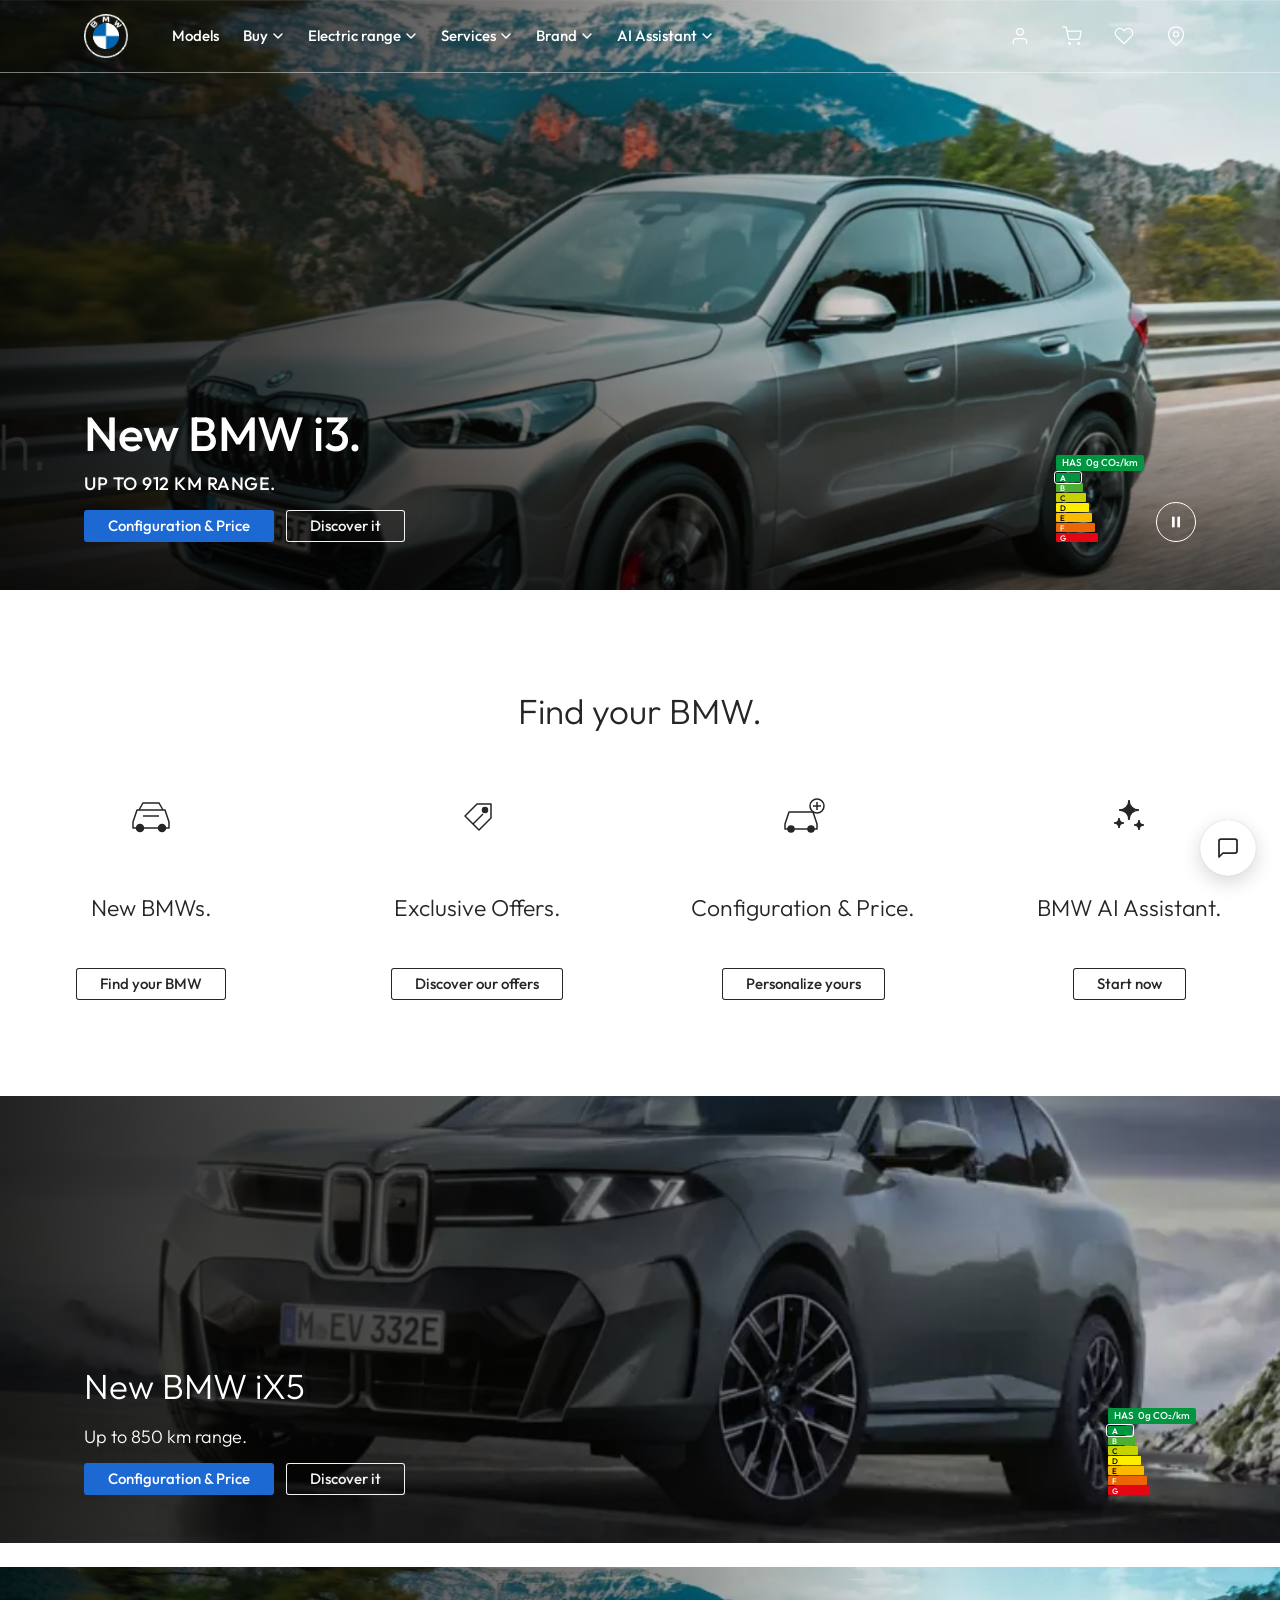
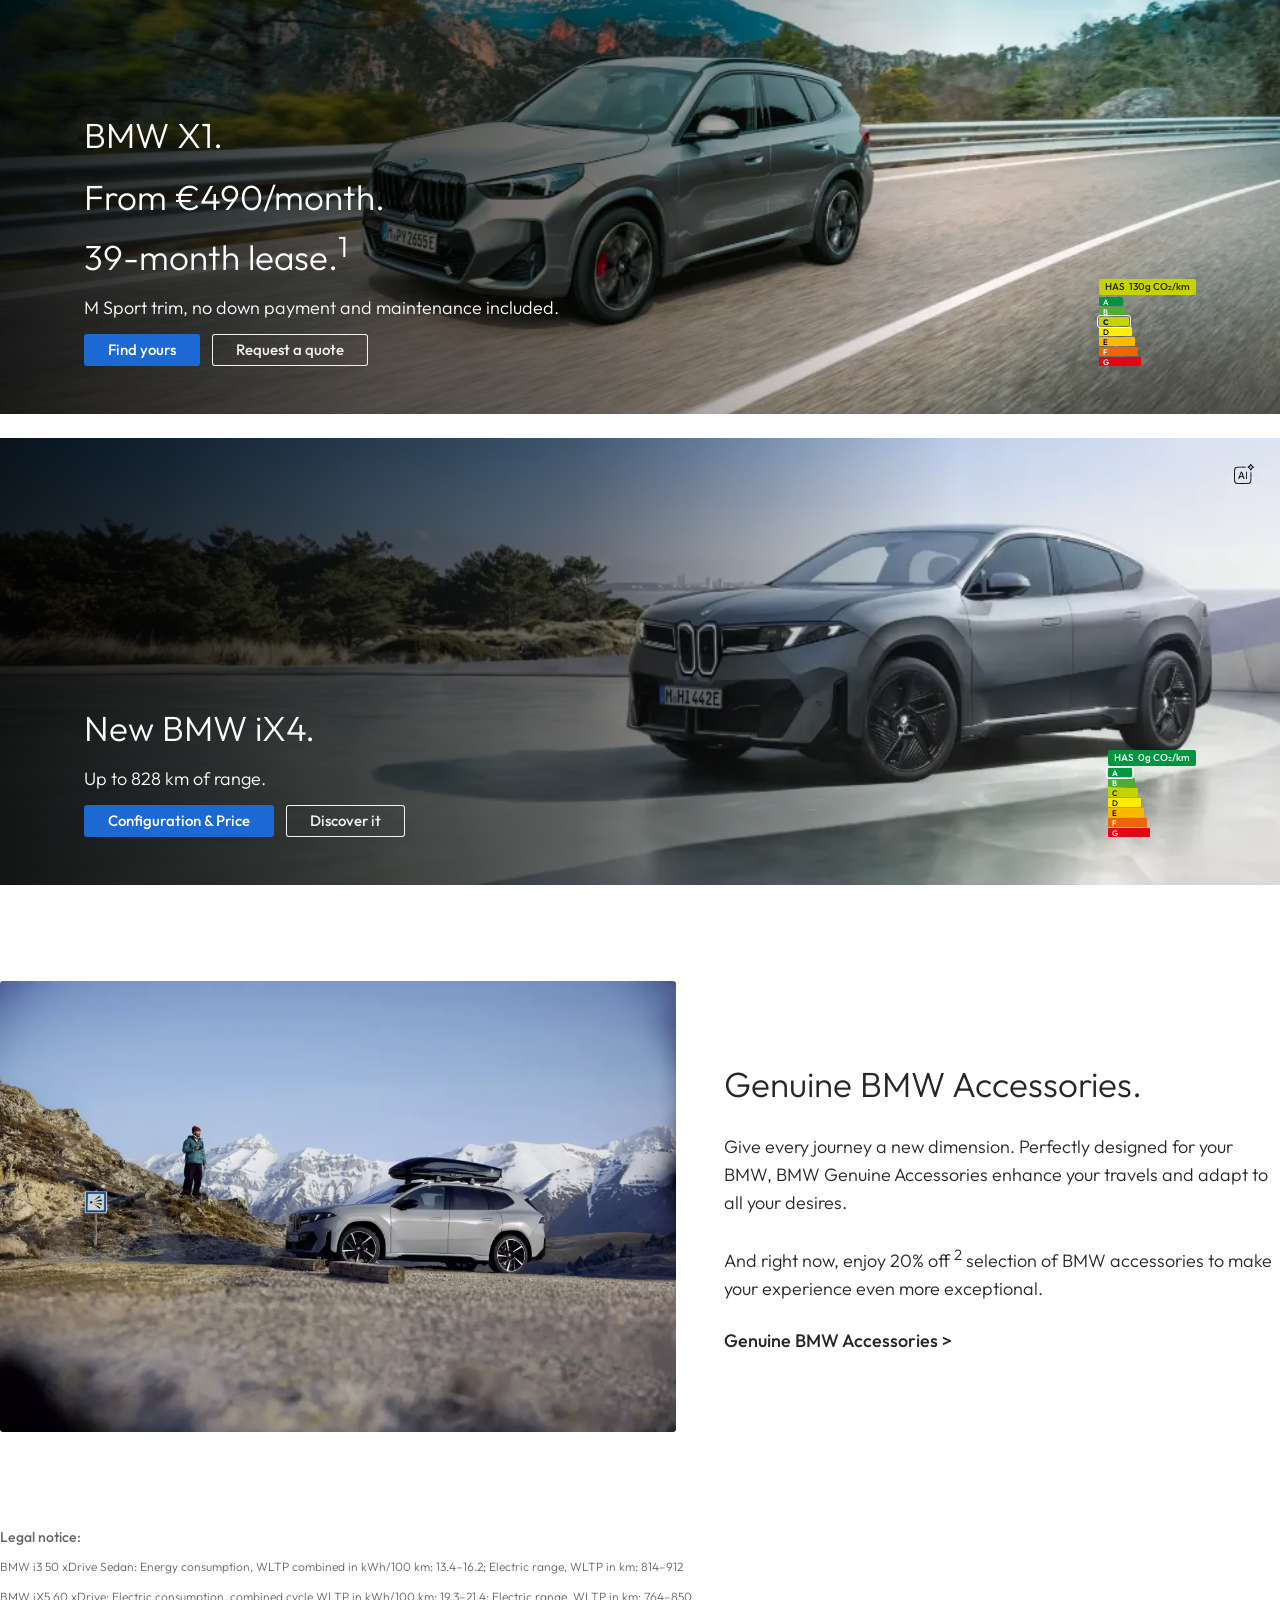
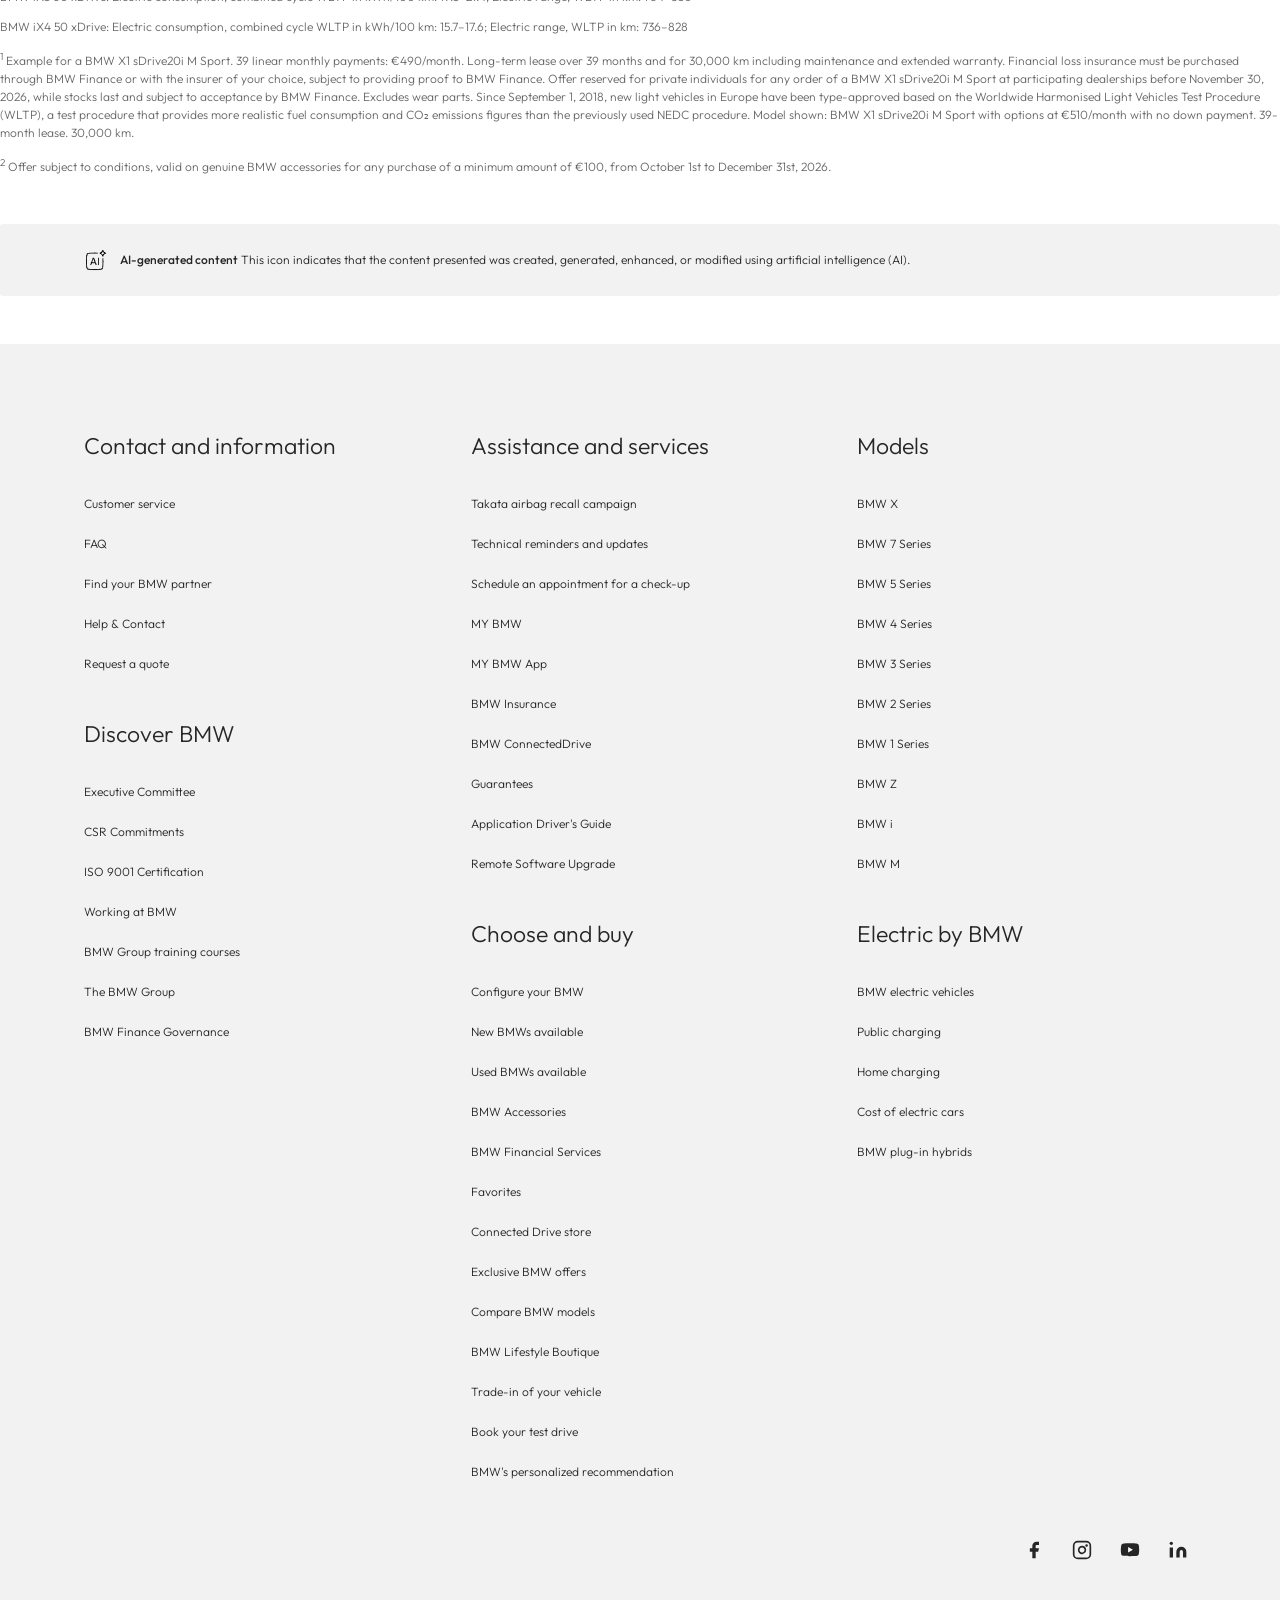
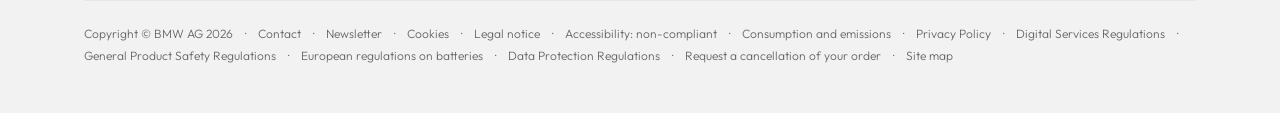
==== index.html @ 1a97e16b "BMW France clone website" ====
<!DOCTYPE html>
<html lang="en">
<head>
  <meta charset="UTF-8">
  <meta name="viewport" content="width=device-width, initial-scale=1.0">
  <title>BMW France Official Website | New & Used Cars</title>
  <meta name="description" content="Welcome to the official BMW France website: Explore premium vehicles, exclusive offers, electric mobility, and innovative technologies.">

  <!-- Preconnect and Google Font (Outfit weights 300 and 500) -->
  <link rel="preconnect" href="https://fonts.googleapis.com">
  <link rel="preconnect" href="https://fonts.gstatic.com" crossorigin>
  <link href="https://fonts.googleapis.com/css2?family=Outfit:wght@300;500;700&display=swap" rel="stylesheet">

  <!-- Preload Critical Hero Poster Asset -->
  <link rel="preload" as="image" href="./assets/hero.jpg">

  <!-- Main Stylesheet -->
  <link rel="stylesheet" href="./css/style.css">
</head>
<body>

  <!-- =========================================================================
       1. Header & Navigation Bar
       ========================================================================= -->
  <header class="header" role="banner">
    <div class="header__container">
      
      <!-- Left: Logo & Navigation Items -->
      <div class="header__left">
        <a href="https://www.bmw.fr/fr/accueil.html" class="header__logo-link" aria-label="BMW France Homepage" rel="noopener">
          <img src="./assets/bmw-logo.png" alt="BMW Logo" class="header__logo-img" width="44" height="44">
        </a>

        <nav class="header__nav" aria-label="Main Navigation">
          <ul class="nav__list" role="menubar">
            
            <li class="nav__item" role="none">
              <a href="https://www.bmw.fr/fr/tous-les-modeles.html" class="nav__link" role="menuitem" rel="noopener">Models</a>
            </li>

            <!-- Buy Mega Menu (4 Columns) -->
            <li class="nav__item nav__item--has-menu" role="none">
              <button class="nav__btn" aria-haspopup="true" aria-expanded="false" role="menuitem">
                <span>Buy</span>
                <svg class="nav__chevron" viewBox="0 0 12 12" fill="none" stroke-width="1.5" stroke-linecap="round" stroke-linejoin="round" aria-hidden="true">
                  <polyline points="2 4 6 8 10 4"></polyline>
                </svg>
              </button>
              
              <div class="mega-menu" role="menu" aria-label="Buy Submenu">
                <div class="mega-menu__container">
                  <!-- Col 1: Models & Configurator -->
                  <div class="mega-menu__col">
                    <h4 class="mega-menu__col-title">Models & Configurator</h4>
                    <ul class="mega-menu__list">
                      <li><a href="https://configure.bmw.fr/fr_FR/configure" class="mega-menu__link" rel="noopener">Configure your BMW</a></li>
                      <li><a href="https://www.bmw.fr/fr/tous-les-modeles.html" class="mega-menu__link" rel="noopener">New BMWs available</a></li>
                      <li><a href="https://www.bmw.fr/fr/tous-les-modeles.html" class="mega-menu__link" rel="noopener">Used BMWs available</a></li>
                      <li><a href="https://www.bmw.fr/fr/tous-les-modeles.html" class="mega-menu__link" rel="noopener">Compare BMW models</a></li>
                      <li><a href="https://www.bmw.fr/fr/tous-les-modeles.html" class="mega-menu__link" rel="noopener">Trade-in of your vehicle</a></li>
                    </ul>
                  </div>
                  <!-- Col 2: Advice & Business -->
                  <div class="mega-menu__col">
                    <h4 class="mega-menu__col-title">Advice & Business</h4>
                    <ul class="mega-menu__list">
                      <li><a href="https://www.bmw.fr/fr/fastlane/dealer-locator.html" class="mega-menu__link" rel="noopener">Find your BMW partner</a></li>
                      <li><a href="https://www.bmw.fr/fr/plus-de-bmw/customer-support.html" class="mega-menu__link" rel="noopener">Request a quote</a></li>
                      <li><a href="https://www.bmw.fr/fr/tous-les-modeles/demande-essai.html" class="mega-menu__link" rel="noopener">Book your test drive</a></li>
                      <li><a href="https://www.bmw.fr/fr/topics/offres-et-financement.html" class="mega-menu__link" rel="noopener">BMW for Professionals</a></li>
                    </ul>
                  </div>
                  <!-- Col 3: Digital Services & Accessories -->
                  <div class="mega-menu__col">
                    <h4 class="mega-menu__col-title">Digital Services & Accessories</h4>
                    <ul class="mega-menu__list">
                      <li><a href="https://www.bmw.fr/fr/shop/ls/cp/connected-drive" class="mega-menu__link" rel="noopener">BMW ConnectedDrive</a></li>
                      <li><a href="https://www.bmw.fr/fr/shop/ls/cp/connected-drive" class="mega-menu__link" rel="noopener">Connected Drive store</a></li>
                      <li><a href="https://www.bmw.fr/fr/topics/offres-et-services/accessoires.html" class="mega-menu__link" rel="noopener">BMW Accessories</a></li>
                      <li><a href="https://www.bmw.fr/fr/topics/offres-et-services/accessoires.html" class="mega-menu__link" rel="noopener">BMW Lifestyle Boutique</a></li>
                    </ul>
                  </div>
                  <!-- Col 4: Leasing & Financing -->
                  <div class="mega-menu__col">
                    <h4 class="mega-menu__col-title">Leasing & Financing</h4>
                    <ul class="mega-menu__list">
                      <li><a href="https://www.bmw.fr/fr/tous-les-modeles/offres.html" class="mega-menu__link" rel="noopener">Exclusive BMW offers</a></li>
                      <li><a href="https://www.bmw.fr/fr/topics/offres-et-financement.html" class="mega-menu__link" rel="noopener">Long-term lease offers</a></li>
                      <li><a href="https://www.bmw.fr/fr/topics/offres-et-financement.html" class="mega-menu__link" rel="noopener">BMW Financial Services</a></li>
                      <li><a href="https://www.bmw.fr/fr/topics/offres-et-financement.html" class="mega-menu__link" rel="noopener">BMW Insurance</a></li>
                    </ul>
                  </div>
                </div>
              </div>
            </li>

            <!-- Electric Range Mega Menu (2 Groups / 4 Cols) -->
            <li class="nav__item nav__item--has-menu" role="none">
              <button class="nav__btn" aria-haspopup="true" aria-expanded="false" role="menuitem">
                <span>Electric range</span>
                <svg class="nav__chevron" viewBox="0 0 12 12" fill="none" stroke-width="1.5" stroke-linecap="round" stroke-linejoin="round" aria-hidden="true">
                  <polyline points="2 4 6 8 10 4"></polyline>
                </svg>
              </button>

              <div class="mega-menu" role="menu" aria-label="Electric Range Submenu">
                <div class="mega-menu__container">
                  <!-- Col 1 & 2: Electric cars -->
                  <div class="mega-menu__col">
                    <h4 class="mega-menu__col-title">Electric cars</h4>
                    <ul class="mega-menu__list">
                      <li><a href="https://www.bmw.fr/fr/tous-les-modeles.html" class="mega-menu__link" rel="noopener">BMW electric vehicles</a></li>
                      <li><a href="https://www.bmw.fr/fr/tous-les-modeles/3-series/berline/bmw-i3-berline.html" class="mega-menu__link" rel="noopener">New BMW i3 Sedan</a></li>
                      <li><a href="https://www.bmw.fr/fr/tous-les-modeles/x-series/suv/bmw-ix5.html" class="mega-menu__link" rel="noopener">New BMW iX5</a></li>
                      <li><a href="https://www.bmw.fr/fr/tous-les-modeles/x-series/suv/bmw-ix4.html" class="mega-menu__link" rel="noopener">New BMW iX4</a></li>
                    </ul>
                  </div>
                  <div class="mega-menu__col">
                    <h4 class="mega-menu__col-title">Range & Innovation</h4>
                    <ul class="mega-menu__list">
                      <li><a href="https://www.bmw.fr/fr/tous-les-modeles.html" class="mega-menu__link" rel="noopener">BMW plug-in hybrids</a></li>
                      <li><a href="https://www.bmw.fr/fr/tous-les-modeles.html" class="mega-menu__link" rel="noopener">Electric range up to 912 km</a></li>
                      <li><a href="https://www.bmw.fr/fr/tous-les-modeles.html" class="mega-menu__link" rel="noopener">Cost of electric cars</a></li>
                    </ul>
                  </div>
                  <!-- Col 3 & 4: Charging & Range -->
                  <div class="mega-menu__col">
                    <h4 class="mega-menu__col-title">Charging & Range</h4>
                    <ul class="mega-menu__list">
                      <li><a href="https://www.bmw.fr/fr/topics/univers/electromobilite/recharge-publique.html" class="mega-menu__link" rel="noopener">Public charging network</a></li>
                      <li><a href="https://www.bmw.fr/fr/topics/univers/electromobilite/recharge-a-domicile.html" class="mega-menu__link" rel="noopener">Home charging solutions</a></li>
                      <li><a href="https://www.bmw.fr/fr/topics/univers/electromobilite.html" class="mega-menu__link" rel="noopener">BMW Charging card</a></li>
                    </ul>
                  </div>
                  <div class="mega-menu__col">
                    <h4 class="mega-menu__col-title">Electric FAQ & Advice</h4>
                    <ul class="mega-menu__list">
                      <li><a href="https://www.bmw.fr/fr/topics/univers/electromobilite.html" class="mega-menu__link" rel="noopener">Electric driving tips</a></li>
                      <li><a href="https://www.bmw.fr/fr/topics/univers/electromobilite.html" class="mega-menu__link" rel="noopener">Battery recycling & longevity</a></li>
                      <li><a href="https://www.bmw.fr/fr/topics/univers/electromobilite.html" class="mega-menu__link" rel="noopener">Government eco-bonus info</a></li>
                    </ul>
                  </div>
                </div>
              </div>
            </li>

            <!-- Services Mega Menu (4 Columns) -->
            <li class="nav__item nav__item--has-menu" role="none">
              <button class="nav__btn" aria-haspopup="true" aria-expanded="false" role="menuitem">
                <span>Services</span>
                <svg class="nav__chevron" viewBox="0 0 12 12" fill="none" stroke-width="1.5" stroke-linecap="round" stroke-linejoin="round" aria-hidden="true">
                  <polyline points="2 4 6 8 10 4"></polyline>
                </svg>
              </button>

              <div class="mega-menu" role="menu" aria-label="Services Submenu">
                <div class="mega-menu__container">
                  <!-- Col 1: Services & Contracts -->
                  <div class="mega-menu__col">
                    <h4 class="mega-menu__col-title">Services & Contracts</h4>
                    <ul class="mega-menu__list">
                      <li><a href="https://www.bmw.fr/fr/topics/offres-et-services/rendez-vous-en-ligne.html" class="mega-menu__link" rel="noopener">Schedule an appointment for a check-up</a></li>
                      <li><a href="https://www.bmw.fr/fr/topics/offres-et-services.html" class="mega-menu__link" rel="noopener">BMW Service Inclusive</a></li>
                      <li><a href="https://www.bmw.fr/fr/topics/offres-et-services.html" class="mega-menu__link" rel="noopener">Guarantees & Extended warranty</a></li>
                      <li><a href="https://www.bmw.fr/fr/topics/offres-et-services.html" class="mega-menu__link" rel="noopener">Maintenance recommendations</a></li>
                    </ul>
                  </div>
                  <!-- Col 2: Service & Assistance -->
                  <div class="mega-menu__col">
                    <h4 class="mega-menu__col-title">Service & Assistance</h4>
                    <ul class="mega-menu__list">
                      <li><a href="https://www.bmw.fr/fr/plus-de-bmw/customer-support.html" class="mega-menu__link" rel="noopener">Customer service & FAQ</a></li>
                      <li><a href="https://www.bmw.fr/fr/plus-de-bmw/customer-support.html" class="mega-menu__link" rel="noopener">24/7 Roadside Assistance</a></li>
                      <li><a href="https://www.bmw.fr/fr/topics/offres-et-services.html" class="mega-menu__link" rel="noopener">Takata airbag recall campaign</a></li>
                      <li><a href="https://www.bmw.fr/fr/topics/offres-et-services.html" class="mega-menu__link" rel="noopener">Technical reminders and updates</a></li>
                    </ul>
                  </div>
                  <!-- Col 3: Connected Services & Apps -->
                  <div class="mega-menu__col">
                    <h4 class="mega-menu__col-title">Connected Services & Apps</h4>
                    <ul class="mega-menu__list">
                      <li><a href="https://www.bmw.fr/fr/topics/univers/my-bmw-app.html" class="mega-menu__link" rel="noopener">MY BMW App</a></li>
                      <li><a href="https://www.bmw.fr/fr/shop/ls/cp/connected-drive" class="mega-menu__link" rel="noopener">Remote Software Upgrade</a></li>
                      <li><a href="https://www.bmw.fr/fr/topics/univers/my-bmw-app.html" class="mega-menu__link" rel="noopener">Application Driver's Guide</a></li>
                      <li><a href="https://www.bmw.fr/fr/shop/ls/cp/connected-drive" class="mega-menu__link" rel="noopener">BMW Digital Key</a></li>
                    </ul>
                  </div>
                  <!-- Col 4: Recall Campaigns -->
                  <div class="mega-menu__col">
                    <h4 class="mega-menu__col-title">Recall Campaigns</h4>
                    <ul class="mega-menu__list">
                      <li><a href="https://www.bmw.fr/fr/topics/offres-et-services.html" class="mega-menu__link" rel="noopener">Takata airbag recall check</a></li>
                      <li><a href="https://www.bmw.fr/fr/topics/offres-et-services.html" class="mega-menu__link" rel="noopener">Vehicle safety updates</a></li>
                      <li><a href="https://www.bmw.fr/fr/fastlane/dealer-locator.html" class="mega-menu__link" rel="noopener">Contact dealer for inspection</a></li>
                    </ul>
                  </div>
                </div>
              </div>
            </li>

            <!-- Brand Mega Menu (4 Columns) -->
            <li class="nav__item nav__item--has-menu" role="none">
              <button class="nav__btn" aria-haspopup="true" aria-expanded="false" role="menuitem">
                <span>Brand</span>
                <svg class="nav__chevron" viewBox="0 0 12 12" fill="none" stroke-width="1.5" stroke-linecap="round" stroke-linejoin="round" aria-hidden="true">
                  <polyline points="2 4 6 8 10 4"></polyline>
                </svg>
              </button>

              <div class="mega-menu" role="menu" aria-label="Brand Submenu">
                <div class="mega-menu__container">
                  <!-- Col 1: Brand & Company -->
                  <div class="mega-menu__col">
                    <h4 class="mega-menu__col-title">Brand & Company</h4>
                    <ul class="mega-menu__list">
                      <li><a href="https://www.bmwgroup.com" class="mega-menu__link" target="_blank" rel="noopener">The BMW Group</a></li>
                      <li><a href="https://www.bmw.fr/fr/topics/univers/concept-cars.html" class="mega-menu__link" rel="noopener">Vision Neue Klasse</a></li>
                      <li><a href="https://www.bmw.fr/fr/topics/univers.html" class="mega-menu__link" rel="noopener">Executive Committee</a></li>
                      <li><a href="https://www.bmw.fr/fr/topics/univers.html" class="mega-menu__link" rel="noopener">CSR Commitments & Sustainability</a></li>
                      <li><a href="https://www.bmw.fr/fr/topics/univers.html" class="mega-menu__link" rel="noopener">Working at BMW</a></li>
                    </ul>
                  </div>
                  <!-- Col 2: Experiences & Events -->
                  <div class="mega-menu__col">
                    <h4 class="mega-menu__col-title">Experiences & Events</h4>
                    <ul class="mega-menu__list">
                      <li><a href="https://www.bmw-m.com" class="mega-menu__link" target="_blank" rel="noopener">BMW M Motorsport</a></li>
                      <li><a href="https://www.bmw.fr/fr/topics/univers.html" class="mega-menu__link" rel="noopener">BMW Driving Experience</a></li>
                      <li><a href="https://www.bmw-welt.com" class="mega-menu__link" target="_blank" rel="noopener">BMW Welt & Museum</a></li>
                      <li><a href="https://www.bmw.fr/fr/topics/univers.html" class="mega-menu__link" rel="noopener">Exclusive BMW Events</a></li>
                    </ul>
                  </div>
                  <!-- Col 3: Technology & Innovation -->
                  <div class="mega-menu__col">
                    <h4 class="mega-menu__col-title">Technology & Innovation</h4>
                    <ul class="mega-menu__list">
                      <li><a href="https://www.bmw.fr/fr/topics/univers.html" class="mega-menu__link" rel="noopener">BMW Operating System 9</a></li>
                      <li><a href="https://www.bmw.fr/fr/topics/univers.html" class="mega-menu__link" rel="noopener">eDrive 6th Generation</a></li>
                      <li><a href="https://www.bmw.fr/fr/topics/univers.html" class="mega-menu__link" rel="noopener">Circular Design Philosophy</a></li>
                      <li><a href="https://www.bmw.fr/fr/topics/univers.html" class="mega-menu__link" rel="noopener">Automated Driving & Safety</a></li>
                    </ul>
                  </div>
                  <!-- Col 4: Alpina -->
                  <div class="mega-menu__col">
                    <h4 class="mega-menu__col-title">Alpina</h4>
                    <ul class="mega-menu__list">
                      <li><a href="https://www.alpina-automobiles.com" class="mega-menu__link" target="_blank" rel="noopener">BMW ALPINA Heritage</a></li>
                      <li><a href="https://www.alpina-automobiles.com" class="mega-menu__link" target="_blank" rel="noopener">Bespoke Craftsmanship</a></li>
                      <li><a href="https://www.alpina-automobiles.com" class="mega-menu__link" target="_blank" rel="noopener">Performance Automobiles</a></li>
                    </ul>
                  </div>
                </div>
              </div>
            </li>

            <!-- AI Assistant Flyout -->
            <li class="nav__item nav__item--has-menu" role="none">
              <button class="nav__btn" aria-haspopup="true" aria-expanded="false" role="menuitem">
                <span>AI Assistant</span>
                <svg class="nav__chevron" viewBox="0 0 12 12" fill="none" stroke-width="1.5" stroke-linecap="round" stroke-linejoin="round" aria-hidden="true">
                  <polyline points="2 4 6 8 10 4"></polyline>
                </svg>
              </button>

              <div class="ai-flyout" role="menu" aria-label="AI Assistant Flyout">
                <div class="ai-flyout__header">
                  <img src="./assets/ai-badge.png" alt="AI badge" class="ai-flyout__icon" width="32" height="32">
                  <h3 class="ai-flyout__title">BMW AI Assistant.</h3>
                </div>
                <p class="ai-flyout__desc">
                  Experience next-generation conversational discovery. Find your ideal BMW model, explore tailored lease options, or ask questions instantly powered by AI.
                </p>
                <a href="#ai-assistant" class="btn btn--primary">Start now</a>
              </div>
            </li>

          </ul>
        </nav>
      </div>

      <!-- Right: User Icons & Mobile Hamburger -->
      <div class="header__right">
        <!-- User Profile -->
        <a href="https://www.bmw.fr/fr/plus-de-bmw/my-bmw.html" class="header__icon-btn" aria-label="User Profile & Account" rel="noopener">
          <svg viewBox="0 0 24 24" fill="none" stroke-width="1.5" stroke-linecap="round" stroke-linejoin="round" aria-hidden="true">
            <path d="M20 21v-2a4 4 0 0 0-4-4H8a4 4 0 0 0-4 4v2"></path>
            <circle cx="12" cy="7" r="4"></circle>
          </svg>
        </a>

        <!-- Shopping Cart / Bag -->
        <a href="https://www.bmw.fr/fr/shop/ls/cp/connected-drive" class="header__icon-btn" aria-label="Shopping Cart" rel="noopener">
          <svg viewBox="0 0 24 24" fill="none" stroke-width="1.5" stroke-linecap="round" stroke-linejoin="round" aria-hidden="true">
            <circle cx="9" cy="21" r="1"></circle>
            <circle cx="20" cy="21" r="1"></circle>
            <path d="M1 1h4l2.68 13.39a2 2 0 0 0 2 1.61h9.72a2 2 0 0 0 2-1.61L23 6H6"></path>
          </svg>
        </a>

        <!-- Wishlist / Heart -->
        <a href="https://www.bmw.fr/fr/tous-les-modeles.html" class="header__icon-btn" aria-label="Favorites & Saved Cars" rel="noopener">
          <svg viewBox="0 0 24 24" fill="none" stroke-width="1.5" stroke-linecap="round" stroke-linejoin="round" aria-hidden="true">
            <path d="M20.84 4.61a5.5 5.5 0 0 0-7.78 0L12 5.67l-1.06-1.06a5.5 5.5 0 0 0-7.78 7.78l1.06 1.06L12 21.23l7.78-7.78 1.06-1.06a5.5 5.5 0 0 0 0-7.78z"></path>
          </svg>
        </a>

        <!-- Location Pin / Dealerships -->
        <a href="https://www.bmw.fr/fr/fastlane/dealer-locator.html" class="header__icon-btn" aria-label="Find your BMW partner" rel="noopener">
          <svg viewBox="0 0 24 24" fill="none" stroke-width="1.5" stroke-linecap="round" stroke-linejoin="round" aria-hidden="true">
            <path d="M21 10c0 7-9 13-9 13s-9-6-9-13a9 9 0 0 1 18 0z"></path>
            <circle cx="12" cy="10" r="3"></circle>
          </svg>
        </a>

        <!-- Hamburger Button for Mobile -->
        <button class="header__hamburger" aria-label="Open mobile menu" aria-expanded="false" aria-controls="mobile-nav">
          <svg viewBox="0 0 24 24" fill="none" stroke="currentColor" stroke-width="2" stroke-linecap="round" stroke-linejoin="round" aria-hidden="true">
            <line x1="3" y1="12" x2="21" y2="12"></line>
            <line x1="3" y1="6" x2="21" y2="6"></line>
            <line x1="3" y1="18" x2="21" y2="18"></line>
          </svg>
        </button>
      </div>

    </div>
  </header>

  <!-- Mobile Navigation Drawer with Accordions -->
  <aside id="mobile-nav" class="mobile-nav" aria-label="Mobile Navigation Drawer">
    <div class="mobile-nav__header">
      <img src="./assets/bmw-logo.png" alt="BMW Logo" width="36" height="36">
      <button class="mobile-nav__close" aria-label="Close mobile menu">
        <svg viewBox="0 0 24 24" fill="none" stroke="currentColor" stroke-width="2" stroke-linecap="round" stroke-linejoin="round" aria-hidden="true">
          <line x1="18" y1="6" x2="6" y2="18"></line>
          <line x1="6" y1="6" x2="18" y2="18"></line>
        </svg>
      </button>
    </div>
    <div class="mobile-nav__body">
      
      <div class="mobile-nav__accordion">
        <a href="https://www.bmw.fr/fr/tous-les-modeles.html" class="mobile-nav__accordion-btn" style="text-decoration:none;" rel="noopener">Models</a>
      </div>

      <!-- Buy Group -->
      <div class="mobile-nav__accordion">
        <button class="mobile-nav__accordion-btn" aria-expanded="false">Buy</button>
        <div class="mobile-nav__accordion-content">
          <a href="https://configure.bmw.fr/fr_FR/configure" class="mobile-nav__accordion-link" rel="noopener">Configure your BMW</a>
          <a href="https://www.bmw.fr/fr/tous-les-modeles.html" class="mobile-nav__accordion-link" rel="noopener">New BMWs available</a>
          <a href="https://www.bmw.fr/fr/tous-les-modeles.html" class="mobile-nav__accordion-link" rel="noopener">Used BMWs available</a>
          <a href="https://www.bmw.fr/fr/tous-les-modeles/offres.html" class="mobile-nav__accordion-link" rel="noopener">Exclusive BMW offers</a>
          <a href="https://www.bmw.fr/fr/fastlane/dealer-locator.html" class="mobile-nav__accordion-link" rel="noopener">Find your BMW partner</a>
        </div>
      </div>

      <!-- Electric Range Group -->
      <div class="mobile-nav__accordion">
        <button class="mobile-nav__accordion-btn" aria-expanded="false">Electric range</button>
        <div class="mobile-nav__accordion-content">
          <a href="https://www.bmw.fr/fr/tous-les-modeles.html" class="mobile-nav__accordion-link" rel="noopener">BMW electric vehicles</a>
          <a href="https://www.bmw.fr/fr/tous-les-modeles/3-series/berline/bmw-i3-berline.html" class="mobile-nav__accordion-link" rel="noopener">New BMW i3 Sedan</a>
          <a href="https://www.bmw.fr/fr/tous-les-modeles/x-series/suv/bmw-ix5.html" class="mobile-nav__accordion-link" rel="noopener">New BMW iX5</a>
          <a href="https://www.bmw.fr/fr/topics/univers/electromobilite/recharge-publique.html" class="mobile-nav__accordion-link" rel="noopener">Public charging network</a>
          <a href="https://www.bmw.fr/fr/topics/univers/electromobilite/recharge-a-domicile.html" class="mobile-nav__accordion-link" rel="noopener">Home charging</a>
        </div>
      </div>

      <!-- Services Group -->
      <div class="mobile-nav__accordion">
        <button class="mobile-nav__accordion-btn" aria-expanded="false">Services</button>
        <div class="mobile-nav__accordion-content">
          <a href="https://www.bmw.fr/fr/topics/offres-et-services/rendez-vous-en-ligne.html" class="mobile-nav__accordion-link" rel="noopener">Schedule an appointment</a>
          <a href="https://www.bmw.fr/fr/plus-de-bmw/customer-support.html" class="mobile-nav__accordion-link" rel="noopener">Customer service & FAQ</a>
          <a href="https://www.bmw.fr/fr/topics/univers/my-bmw-app.html" class="mobile-nav__accordion-link" rel="noopener">MY BMW App</a>
          <a href="https://www.bmw.fr/fr/shop/ls/cp/connected-drive" class="mobile-nav__accordion-link" rel="noopener">Remote Software Upgrade</a>
          <a href="https://www.bmw.fr/fr/topics/offres-et-services.html" class="mobile-nav__accordion-link" rel="noopener">Takata airbag recall campaign</a>
        </div>
      </div>

      <!-- Brand Group -->
      <div class="mobile-nav__accordion">
        <button class="mobile-nav__accordion-btn" aria-expanded="false">Brand</button>
        <div class="mobile-nav__accordion-content">
          <a href="https://www.bmwgroup.com" class="mobile-nav__accordion-link" target="_blank" rel="noopener">The BMW Group</a>
          <a href="https://www.bmw.fr/fr/topics/univers/concept-cars.html" class="mobile-nav__accordion-link" rel="noopener">Vision Neue Klasse</a>
          <a href="https://www.bmw-m.com" class="mobile-nav__accordion-link" target="_blank" rel="noopener">BMW M Motorsport</a>
          <a href="https://www.bmw.fr/fr/topics/univers.html" class="mobile-nav__accordion-link" rel="noopener">Sustainability & CSR</a>
        </div>
      </div>

      <!-- AI Assistant Group -->
      <div class="mobile-nav__accordion">
        <button class="mobile-nav__accordion-btn" aria-expanded="false">BMW AI Assistant</button>
        <div class="mobile-nav__accordion-content">
          <p style="font-size:12px; line-height:18px; color:var(--color-placeholder); margin-bottom:8px;">
            Conversational search and personalized vehicle assistance.
          </p>
          <a href="#ai-assistant" class="btn btn--primary" style="font-size:13px; padding:4px 16px;">Start now</a>
        </div>
      </div>

    </div>
  </aside>
  <div class="mobile-nav-backdrop" aria-hidden="true"></div>

  <!-- =========================================================================
       MAIN CONTENT CONTAINER
       ========================================================================= -->
  <main class="main" id="main-content">

    <!-- =======================================================================
         2. Hero Section (New BMW i3.)
         ======================================================================= -->
    <section class="hero" aria-label="New BMW i3 Presentation">
      <!-- MP4 Video Background from /assets with Poster Image -->
      <video class="hero__video" autoplay loop muted playsinline poster="./assets/hero.jpg" aria-label="New BMW i3 video presentation">
        <source src="./assets/hero.mp4" type="video/mp4">
      </video>
      <img src="./assets/hero.jpg" alt="New BMW i3" class="hero__poster-fallback" aria-hidden="true">
      <div class="hero__overlay" aria-hidden="true"></div>

      <!-- Hero Bottom Content -->
      <div class="hero__content">
        <div class="hero__text-block">
          <h1 class="hero__title">New BMW i3.</h1>
          <p class="hero__subtitle">UP TO 912 KM RANGE.</p>
          <div class="btn-group">
            <a href="https://configure.bmw.fr/fr_FR/configure" class="btn btn--primary" rel="noopener">Configuration & Price</a>
            <a href="https://www.bmw.fr/fr/tous-les-modeles/3-series/berline/bmw-i3-berline.html" class="btn btn--outline-light" rel="noopener">Discover it</a>
          </div>
        </div>

        <div class="hero__right-controls">
          <!-- Energy Label A (0g CO2/km) -->
          <div class="energy-label" aria-label="Energy Label A, 0 grams CO2 per kilometer">
            <div class="energy-label__badge energy-label__badge--a">
              <span>HAS</span>
              <span>0g CO₂/km</span>
            </div>
            <div class="energy-label__bars" aria-hidden="true">
              <div class="energy-label__bar energy-label__bar--a energy-label__bar--active">A</div>
              <div class="energy-label__bar energy-label__bar--b">B</div>
              <div class="energy-label__bar energy-label__bar--c">C</div>
              <div class="energy-label__bar energy-label__bar--d">D</div>
              <div class="energy-label__bar energy-label__bar--e">E</div>
              <div class="energy-label__bar energy-label__bar--f">F</div>
              <div class="energy-label__bar energy-label__bar--g">G</div>
            </div>
          </div>

          <!-- Video Play / Pause Toggle Button -->
          <button class="hero__play-btn" aria-label="Pause video">
            <svg viewBox="0 0 24 24" aria-hidden="true">
              <rect x="6" y="4" width="4" height="16"></rect>
              <rect x="14" y="4" width="4" height="16"></rect>
            </svg>
          </button>
        </div>
      </div>
    </section>

    <!-- =======================================================================
         3. "Find your BMW." Section
         ======================================================================= -->
    <section class="find-bmw" aria-labelledby="find-bmw-heading">
      <h2 id="find-bmw-heading" class="find-bmw__heading">Find your BMW.</h2>

      <div class="find-bmw__grid">
        
        <!-- Column 1: New BMWs -->
        <div class="find-bmw__item">
          <div class="find-bmw__icon-wrapper" aria-hidden="true">
            <!-- Clean Inline SVG Car Icon (1.5px stroke) -->
            <svg viewBox="0 0 48 48" aria-hidden="true">
              <path d="M6 30 L10 18 L38 18 L42 30 L42 36 L6 36 Z" stroke-linejoin="round"></path>
              <circle cx="13" cy="36" r="3.5" fill="#262626"></circle>
              <circle cx="35" cy="36" r="3.5" fill="#262626"></circle>
              <line x1="16" y1="24" x2="32" y2="24"></line>
              <path d="M12 18 L16 11 L32 11 L36 18"></path>
            </svg>
          </div>
          <h3 class="find-bmw__label">New BMWs.</h3>
          <a href="https://www.bmw.fr/fr/tous-les-modeles.html" class="btn btn--outline-dark" rel="noopener">Find your BMW</a>
        </div>

        <!-- Column 2: Exclusive Offers -->
        <div class="find-bmw__item">
          <div class="find-bmw__icon-wrapper" aria-hidden="true">
            <!-- Clean Inline SVG Price Tag Icon (1.5px stroke) -->
            <svg viewBox="0 0 48 48" aria-hidden="true">
              <path d="M12 24 L24 12 L38 12 L38 26 L26 38 L12 24 Z" stroke-linejoin="round"></path>
              <circle cx="32" cy="18" r="2.5" fill="#262626"></circle>
              <line x1="20" y1="32" x2="30" y2="22"></line>
            </svg>
          </div>
          <h3 class="find-bmw__label">Exclusive Offers.</h3>
          <a href="https://www.bmw.fr/fr/tous-les-modeles/offres.html" class="btn btn--outline-dark" rel="noopener">Discover our offers</a>
        </div>

        <!-- Column 3: Configuration & Price -->
        <div class="find-bmw__item">
          <div class="find-bmw__icon-wrapper" aria-hidden="true">
            <!-- Clean Inline SVG Configurator Plus Icon (1.5px stroke) -->
            <svg viewBox="0 0 48 48" aria-hidden="true">
              <path d="M6 32 L10 20 L34 20 L38 32 L38 37 L6 37 Z" stroke-linejoin="round"></path>
              <circle cx="12" cy="37" r="3" fill="#262626"></circle>
              <circle cx="32" cy="37" r="3" fill="#262626"></circle>
              <circle cx="38" cy="14" r="7" stroke-width="1.5"></circle>
              <line x1="38" y1="10" x2="38" y2="18" stroke-width="1.5"></line>
              <line x1="34" y1="14" x2="42" y2="14" stroke-width="1.5"></line>
            </svg>
          </div>
          <h3 class="find-bmw__label">Configuration & Price.</h3>
          <a href="https://configure.bmw.fr/fr_FR/configure" class="btn btn--outline-dark" rel="noopener">Personalize yours</a>
        </div>

        <!-- Column 4: BMW AI Assistant -->
        <div class="find-bmw__item">
          <div class="find-bmw__icon-wrapper" aria-hidden="true">
            <!-- Clean Inline SVG AI Sparkle Stars Icon (1.5px stroke) -->
            <svg viewBox="0 0 48 48" aria-hidden="true">
              <path d="M24 8 C24 14 28 18 34 18 C28 18 24 22 24 28 C24 22 20 18 14 18 C20 18 24 14 24 8 Z" fill="#262626"></path>
              <path d="M14 26 C14 29 16 31 19 31 C16 31 14 33 14 36 C14 33 12 31 9 31 C12 31 14 29 14 26 Z" fill="#262626"></path>
              <path d="M34 28 C34 31 36 33 39 33 C36 33 34 35 34 38 C34 35 32 33 29 33 C32 33 34 31 34 28 Z" fill="#262626"></path>
            </svg>
          </div>
          <h3 class="find-bmw__label">BMW AI Assistant.</h3>
          <a href="#ai-assistant" class="btn btn--outline-dark">Start now</a>
        </div>

      </div>
    </section>

    <!-- =======================================================================
         4. Three Model Banners (iX5, X1, iX4)
         ======================================================================= -->
    <div class="model-banners" id="models">
      
      <!-- Banner 1: New BMW iX5 -->
      <article class="model-banner" aria-label="New BMW iX5">
        <picture>
          <source media="(max-width: 767px)" srcset="./assets/banner-ix5-square.webp">
          <source media="(max-width: 1023px)" srcset="./assets/banner-ix5-tall.webp">
          <img src="./assets/ix5.jpg" alt="New BMW iX5" class="model-banner__bg" loading="lazy" width="1024" height="340">
        </picture>
        <div class="model-banner__overlay" aria-hidden="true"></div>

        <div class="model-banner__content">
          <div class="model-banner__text-block">
            <h2 class="model-banner__title">New BMW iX5</h2>
            <p class="model-banner__subtitle">Up to 850 km range.</p>
            <div class="btn-group">
              <a href="https://configure.bmw.fr/fr_FR/configure" class="btn btn--primary" rel="noopener">Configuration & Price</a>
              <a href="https://www.bmw.fr/fr/tous-les-modeles/x-series/suv/bmw-ix5.html" class="btn btn--outline-light" rel="noopener">Discover it</a>
            </div>
          </div>

          <!-- Energy Label A -->
          <div class="energy-label" aria-label="Energy Label A, 0 grams CO2 per kilometer">
            <div class="energy-label__badge energy-label__badge--a">
              <span>HAS</span>
              <span>0g CO₂/km</span>
            </div>
            <div class="energy-label__bars" aria-hidden="true">
              <div class="energy-label__bar energy-label__bar--a energy-label__bar--active">A</div>
              <div class="energy-label__bar energy-label__bar--b">B</div>
              <div class="energy-label__bar energy-label__bar--c">C</div>
              <div class="energy-label__bar energy-label__bar--d">D</div>
              <div class="energy-label__bar energy-label__bar--e">E</div>
              <div class="energy-label__bar energy-label__bar--f">F</div>
              <div class="energy-label__bar energy-label__bar--g">G</div>
            </div>
          </div>
        </div>
      </article>

      <!-- Banner 2: BMW X1 -->
      <article class="model-banner" aria-label="BMW X1">
        <img src="./assets/x1.jpg" alt="BMW X1" class="model-banner__bg" loading="lazy" width="1024" height="340">
        <div class="model-banner__overlay" aria-hidden="true"></div>

        <div class="model-banner__content">
          <div class="model-banner__text-block">
            <h2 class="model-banner__title">BMW X1.</h2>
            <p class="model-banner__lease-info">From €490/month.<br>39-month lease.<sup>1</sup></p>
            <p class="model-banner__subtitle">M Sport trim, no down payment and maintenance included.</p>
            <div class="btn-group">
              <a href="https://www.bmw.fr/fr/tous-les-modeles.html" class="btn btn--primary" rel="noopener">Find yours</a>
              <a href="https://www.bmw.fr/fr/plus-de-bmw/customer-support.html" class="btn btn--outline-light" rel="noopener">Request a quote</a>
            </div>
          </div>

          <!-- Energy Label C (Corrected: 130g CO2/km) -->
          <div class="energy-label" aria-label="Energy Label C, 130 grams CO2 per kilometer">
            <div class="energy-label__badge energy-label__badge--c">
              <span>HAS</span>
              <span>130g CO₂/km</span>
            </div>
            <div class="energy-label__bars" aria-hidden="true">
              <div class="energy-label__bar energy-label__bar--a">A</div>
              <div class="energy-label__bar energy-label__bar--b">B</div>
              <div class="energy-label__bar energy-label__bar--c energy-label__bar--active">C</div>
              <div class="energy-label__bar energy-label__bar--d">D</div>
              <div class="energy-label__bar energy-label__bar--e">E</div>
              <div class="energy-label__bar energy-label__bar--f">F</div>
              <div class="energy-label__bar energy-label__bar--g">G</div>
            </div>
          </div>
        </div>
      </article>

      <!-- Banner 3: New BMW iX4 -->
      <article class="model-banner" aria-label="New BMW iX4">
        <img src="./assets/ix4.jpg" alt="New BMW iX4" class="model-banner__bg" loading="lazy" width="1024" height="340">
        <div class="model-banner__overlay" aria-hidden="true"></div>

        <!-- AI Sparkle Badge at Top-Right -->
        <div class="model-banner__ai-badge" aria-label="AI-generated content badge">
          <img src="./assets/ai-badge.png" alt="AI badge" width="24" height="24">
        </div>

        <div class="model-banner__content">
          <div class="model-banner__text-block">
            <h2 class="model-banner__title">New BMW iX4.</h2>
            <p class="model-banner__subtitle">Up to 828 km of range.</p>
            <div class="btn-group">
              <a href="https://configure.bmw.fr/fr_FR/configure" class="btn btn--primary" rel="noopener">Configuration & Price</a>
              <a href="https://www.bmw.fr/fr/tous-les-modeles/x-series/suv/bmw-ix4.html" class="btn btn--outline-light" rel="noopener">Discover it</a>
            </div>
          </div>

          <!-- Energy Label A -->
          <div class="energy-label" aria-label="Energy Label A, 0 grams CO2 per kilometer">
            <div class="energy-label__badge energy-label__badge--a">
              <span>HAS</span>
              <span>0g CO₂/km</span>
            </div>
            <div class="energy-label__bars" aria-hidden="true">
              <div class="energy-label__bar energy-label__bar--a energy-label__bar--active">A</div>
              <div class="energy-label__bar energy-label__bar--b">B</div>
              <div class="energy-label__bar energy-label__bar--c">C</div>
              <div class="energy-label__bar energy-label__bar--d">D</div>
              <div class="energy-label__bar energy-label__bar--e">E</div>
              <div class="energy-label__bar energy-label__bar--f">F</div>
              <div class="energy-label__bar energy-label__bar--g">G</div>
            </div>
          </div>
        </div>
      </article>

    </div>

    <!-- =======================================================================
         5. Genuine BMW Accessories Section
         ======================================================================= -->
    <section class="accessories" aria-labelledby="accessories-heading">
      <div class="accessories__media">
        <img src="./assets/accessories.jpg" alt="Genuine BMW Accessories with car on mountain pass" class="accessories__img" loading="lazy" width="676" height="451">
      </div>
      <div class="accessories__content">
        <h2 id="accessories-heading" class="accessories__heading">Genuine BMW Accessories.</h2>
        <p class="accessories__text">
          Give every journey a new dimension. Perfectly designed for your BMW, BMW Genuine Accessories enhance your travels and adapt to all your desires.
        </p>
        <p class="accessories__text">
          And right now, enjoy 20% off <sup>2</sup> selection of BMW accessories to make your experience even more exceptional.
        </p>
        <a href="https://www.bmw.fr/fr/topics/offres-et-services/accessoires.html" class="accessories__link" rel="noopener">
          <span>Genuine BMW Accessories</span>
          <span class="accessories__link-arrow" aria-hidden="true">&gt;</span>
        </a>
      </div>
    </section>

    <!-- =======================================================================
         6. Legal Notice Section
         ======================================================================= -->
    <section class="legal-notice" aria-label="Legal notices and consumption specifications">
      <h3 class="legal-notice__title">Legal notice:</h3>
      <ul class="legal-notice__list">
        <li class="legal-notice__item">
          BMW i3 50 xDrive Sedan: Energy consumption, WLTP combined in kWh/100 km: 13.4–16.2; Electric range, WLTP in km: 814–912
        </li>
        <!-- Corrected: BMW iX5 60 xDrive -->
        <li class="legal-notice__item">
          BMW iX5 60 xDrive: Electric consumption, combined cycle WLTP in kWh/100 km: 19.3–21.4; Electric range, WLTP in km: 764–850
        </li>
        <li class="legal-notice__item">
          BMW iX4 50 xDrive: Electric consumption, combined cycle WLTP in kWh/100 km: 15.7–17.6; Electric range, WLTP in km: 736–828
        </li>
        <li class="legal-notice__item">
          <sup>1</sup> Example for a BMW X1 sDrive20i M Sport. 39 linear monthly payments: €490/month. Long-term lease over 39 months and for 30,000 km including maintenance and extended warranty. Financial loss insurance must be purchased through BMW Finance or with the insurer of your choice, subject to providing proof to BMW Finance. Offer reserved for private individuals for any order of a BMW X1 sDrive20i M Sport at participating dealerships before November 30, 2026, while stocks last and subject to acceptance by BMW Finance. Excludes wear parts. Since September 1, 2018, new light vehicles in Europe have been type-approved based on the Worldwide Harmonised Light Vehicles Test Procedure (WLTP), a test procedure that provides more realistic fuel consumption and CO₂ emissions figures than the previously used NEDC procedure. Model shown: BMW X1 sDrive20i M Sport with options at €510/month with no down payment. 39-month lease. 30,000 km.
        </li>
        <li class="legal-notice__item">
          <sup>2</sup> Offer subject to conditions, valid on genuine BMW accessories for any purchase of a minimum amount of €100, from October 1st to December 31st, 2026.
        </li>
      </ul>
    </section>

    <!-- =======================================================================
         7. AI-Generated Content Bar
         ======================================================================= -->
    <aside class="ai-bar" aria-label="Artificial Intelligence Transparency Statement">
      <img src="./assets/ai-badge.png" alt="AI badge" class="ai-bar__icon" width="24" height="24">
      <p class="ai-bar__text">
        <strong>AI-generated content</strong> This icon indicates that the content presented was created, generated, enhanced, or modified using artificial intelligence (AI).
      </p>
    </aside>

  </main>

  <!-- =========================================================================
       8. Footer (3 Columns, Semantic Static HTML)
       ========================================================================= -->
  <footer class="footer" role="contentinfo">
    <div class="footer__container">
      
      <!-- 3 Columns Layout -->
      <div class="footer__columns">
        
        <!-- Column 1 -->
        <div class="footer__col">
          <div class="footer__group">
            <h3 class="footer__heading">Contact and information</h3>
            <ul class="footer__list">
              <li><a href="https://www.bmw.fr/fr/plus-de-bmw/customer-support.html" class="footer__link" rel="noopener">Customer service</a></li>
              <li><a href="https://www.bmw.fr/fr/plus-de-bmw/customer-support.html" class="footer__link" rel="noopener">FAQ</a></li>
              <li><a href="https://www.bmw.fr/fr/fastlane/dealer-locator.html" class="footer__link" rel="noopener">Find your BMW partner</a></li>
              <li><a href="https://www.bmw.fr/fr/plus-de-bmw/customer-support.html" class="footer__link" rel="noopener">Help & Contact</a></li>
              <li><a href="https://www.bmw.fr/fr/plus-de-bmw/customer-support.html" class="footer__link" rel="noopener">Request a quote</a></li>
            </ul>
          </div>

          <div class="footer__group">
            <h3 class="footer__heading">Discover BMW</h3>
            <ul class="footer__list">
              <li><a href="https://www.bmw.fr/fr/topics/univers.html" class="footer__link" rel="noopener">Executive Committee</a></li>
              <li><a href="https://www.bmw.fr/fr/topics/univers.html" class="footer__link" rel="noopener">CSR Commitments</a></li>
              <li><a href="https://www.bmw.fr/fr/topics/univers.html" class="footer__link" rel="noopener">ISO 9001 Certification</a></li>
              <li><a href="https://www.bmw.fr/fr/topics/univers.html" class="footer__link" rel="noopener">Working at BMW</a></li>
              <li><a href="https://www.bmw.fr/fr/topics/univers.html" class="footer__link" rel="noopener">BMW Group training courses</a></li>
              <li><a href="https://www.bmwgroup.com" class="footer__link" target="_blank" rel="noopener">The BMW Group</a></li>
              <li><a href="https://www.bmw.fr/fr/topics/offres-et-financement.html" class="footer__link" rel="noopener">BMW Finance Governance</a></li>
            </ul>
          </div>
        </div>

        <!-- Column 2 -->
        <div class="footer__col">
          <div class="footer__group">
            <h3 class="footer__heading">Assistance and services</h3>
            <ul class="footer__list">
              <li><a href="https://www.bmw.fr/fr/topics/offres-et-services.html" class="footer__link" rel="noopener">Takata airbag recall campaign</a></li>
              <li><a href="https://www.bmw.fr/fr/topics/offres-et-services.html" class="footer__link" rel="noopener">Technical reminders and updates</a></li>
              <li><a href="https://www.bmw.fr/fr/topics/offres-et-services/rendez-vous-en-ligne.html" class="footer__link" rel="noopener">Schedule an appointment for a check-up</a></li>
              <li><a href="https://www.bmw.fr/fr/plus-de-bmw/my-bmw.html" class="footer__link" rel="noopener">MY BMW</a></li>
              <li><a href="https://www.bmw.fr/fr/topics/univers/my-bmw-app.html" class="footer__link" rel="noopener">MY BMW App</a></li>
              <li><a href="https://www.bmw.fr/fr/topics/offres-et-financement.html" class="footer__link" rel="noopener">BMW Insurance</a></li>
              <li><a href="https://www.bmw.fr/fr/shop/ls/cp/connected-drive" class="footer__link" rel="noopener">BMW ConnectedDrive</a></li>
              <li><a href="https://www.bmw.fr/fr/topics/offres-et-services.html" class="footer__link" rel="noopener">Guarantees</a></li>
              <li><a href="https://www.bmw.fr/fr/topics/univers/my-bmw-app.html" class="footer__link" rel="noopener">Application Driver's Guide</a></li>
              <li><a href="https://www.bmw.fr/fr/shop/ls/cp/connected-drive" class="footer__link" rel="noopener">Remote Software Upgrade</a></li>
            </ul>
          </div>

          <div class="footer__group">
            <h3 class="footer__heading">Choose and buy</h3>
            <ul class="footer__list">
              <li><a href="https://configure.bmw.fr/fr_FR/configure" class="footer__link" rel="noopener">Configure your BMW</a></li>
              <li><a href="https://www.bmw.fr/fr/tous-les-modeles.html" class="footer__link" rel="noopener">New BMWs available</a></li>
              <li><a href="https://www.bmw.fr/fr/tous-les-modeles.html" class="footer__link" rel="noopener">Used BMWs available</a></li>
              <li><a href="https://www.bmw.fr/fr/topics/offres-et-services/accessoires.html" class="footer__link" rel="noopener">BMW Accessories</a></li>
              <li><a href="https://www.bmw.fr/fr/topics/offres-et-financement.html" class="footer__link" rel="noopener">BMW Financial Services</a></li>
              <li><a href="https://www.bmw.fr/fr/tous-les-modeles.html" class="footer__link" rel="noopener">Favorites</a></li>
              <li><a href="https://www.bmw.fr/fr/shop/ls/cp/connected-drive" class="footer__link" rel="noopener">Connected Drive store</a></li>
              <li><a href="https://www.bmw.fr/fr/tous-les-modeles/offres.html" class="footer__link" rel="noopener">Exclusive BMW offers</a></li>
              <li><a href="https://www.bmw.fr/fr/tous-les-modeles.html" class="footer__link" rel="noopener">Compare BMW models</a></li>
              <li><a href="https://www.bmw.fr/fr/topics/offres-et-services/accessoires.html" class="footer__link" rel="noopener">BMW Lifestyle Boutique</a></li>
              <li><a href="https://www.bmw.fr/fr/tous-les-modeles.html" class="footer__link" rel="noopener">Trade-in of your vehicle</a></li>
              <li><a href="https://www.bmw.fr/fr/tous-les-modeles/demande-essai.html" class="footer__link" rel="noopener">Book your test drive</a></li>
              <li><a href="https://www.bmw.fr/fr/tous-les-modeles.html" class="footer__link" rel="noopener">BMW's personalized recommendation</a></li>
            </ul>
          </div>
        </div>

        <!-- Column 3 -->
        <div class="footer__col">
          <div class="footer__group">
            <h3 class="footer__heading">Models</h3>
            <ul class="footer__list">
              <li><a href="https://www.bmw.fr/fr/tous-les-modeles.html" class="footer__link" rel="noopener">BMW X</a></li>
              <li><a href="https://www.bmw.fr/fr/tous-les-modeles.html" class="footer__link" rel="noopener">BMW 7 Series</a></li>
              <li><a href="https://www.bmw.fr/fr/tous-les-modeles.html" class="footer__link" rel="noopener">BMW 5 Series</a></li>
              <li><a href="https://www.bmw.fr/fr/tous-les-modeles.html" class="footer__link" rel="noopener">BMW 4 Series</a></li>
              <li><a href="https://www.bmw.fr/fr/tous-les-modeles.html" class="footer__link" rel="noopener">BMW 3 Series</a></li>
              <li><a href="https://www.bmw.fr/fr/tous-les-modeles.html" class="footer__link" rel="noopener">BMW 2 Series</a></li>
              <li><a href="https://www.bmw.fr/fr/tous-les-modeles.html" class="footer__link" rel="noopener">BMW 1 Series</a></li>
              <li><a href="https://www.bmw.fr/fr/tous-les-modeles.html" class="footer__link" rel="noopener">BMW Z</a></li>
              <li><a href="https://www.bmw.fr/fr/tous-les-modeles.html" class="footer__link" rel="noopener">BMW i</a></li>
              <li><a href="https://www.bmw-m.com" class="footer__link" target="_blank" rel="noopener">BMW M</a></li>
            </ul>
          </div>

          <div class="footer__group">
            <h3 class="footer__heading">Electric by BMW</h3>
            <ul class="footer__list">
              <li><a href="https://www.bmw.fr/fr/tous-les-modeles.html" class="footer__link" rel="noopener">BMW electric vehicles</a></li>
              <li><a href="https://www.bmw.fr/fr/topics/univers/electromobilite/recharge-publique.html" class="footer__link" rel="noopener">Public charging</a></li>
              <li><a href="https://www.bmw.fr/fr/topics/univers/electromobilite/recharge-a-domicile.html" class="footer__link" rel="noopener">Home charging</a></li>
              <li><a href="https://www.bmw.fr/fr/topics/univers/electromobilite.html" class="footer__link" rel="noopener">Cost of electric cars</a></li>
              <li><a href="https://www.bmw.fr/fr/tous-les-modeles.html" class="footer__link" rel="noopener">BMW plug-in hybrids</a></li>
            </ul>
          </div>
        </div>

      </div>

      <!-- Clean Inline SVG Social Icons (Matching PDF) -->
      <div class="footer__social" aria-label="BMW Social Media Channels">
        <a href="https://facebook.com/BMWFrance" class="footer__social-link" target="_blank" rel="noopener noreferrer" aria-label="Facebook">
          <svg viewBox="0 0 24 24" aria-hidden="true">
            <path d="M18 2h-3a5 5 0 0 0-5 5v3H7v4h3v8h4v-8h3l1-4h-4V7a1 1 0 0 1 1-1h3z"></path>
          </svg>
        </a>
        <a href="https://instagram.com/bmwfrance" class="footer__social-link" target="_blank" rel="noopener noreferrer" aria-label="Instagram">
          <svg viewBox="0 0 24 24" aria-hidden="true">
            <rect x="2" y="2" width="20" height="20" rx="5" ry="5" fill="none" stroke="currentColor" stroke-width="2"></rect>
            <path d="M16 11.37A4 4 0 1 1 12.63 8 4 4 0 0 1 16 11.37z" fill="none" stroke="currentColor" stroke-width="2"></path>
            <circle cx="17.5" cy="6.5" r="1.5" fill="currentColor"></circle>
          </svg>
        </a>
        <a href="https://youtube.com/BMWFrance" class="footer__social-link" target="_blank" rel="noopener noreferrer" aria-label="YouTube">
          <svg viewBox="0 0 24 24" aria-hidden="true">
            <path d="M22.54 6.42a2.78 2.78 0 0 0-1.94-2C18.88 4 12 4 12 4s-6.88 0-8.6.46a2.78 2.78 0 0 0-1.94 2A29 29 0 0 0 1 11.75a29 29 0 0 0 .46 5.33A2.78 2.78 0 0 0 3.4 19c1.72.46 8.6.46 8.6.46s6.88 0 8.6-.46a2.78 2.78 0 0 0 1.94-2 29 29 0 0 0 .46-5.25 29 29 0 0 0-.46-5.33z"></path>
            <polygon points="9.75 15.02 15.5 11.75 9.75 8.48 9.75 15.02" fill="#fff"></polygon>
          </svg>
        </a>
        <a href="https://linkedin.com/showcase/bmwfrance" class="footer__social-link" target="_blank" rel="noopener noreferrer" aria-label="LinkedIn">
          <svg viewBox="0 0 24 24" aria-hidden="true">
            <path d="M16 8a6 6 0 0 1 6 6v7h-4v-7a2 2 0 0 0-2-2 2 2 0 0 0-2 2v7h-4v-7a6 6 0 0 1 6-6z"></path>
            <rect x="2" y="9" width="4" height="12"></rect>
            <circle cx="4" cy="4" r="2"></circle>
          </svg>
        </a>
      </div>

      <!-- Bottom Bar Links -->
      <div class="footer__bottom">
        <nav class="footer__bottom-links" aria-label="Legal and Compliance Links">
          <span>Copyright © BMW AG 2026</span>
          <span>·</span>
          <a href="https://www.bmw.fr/fr/plus-de-bmw/customer-support.html" class="footer__bottom-link" rel="noopener">Contact</a>
          <span>·</span>
          <a href="https://www.bmw.fr/fr/topics/univers.html" class="footer__bottom-link" rel="noopener">Newsletter</a>
          <span>·</span>
          <a href="https://www.bmw.fr/fr/footer/protection-donnees.html" class="footer__bottom-link" rel="noopener">Cookies</a>
          <span>·</span>
          <a href="https://www.bmw.fr/fr/footer/mentions-legales.html" class="footer__bottom-link" rel="noopener">Legal notice</a>
          <span>·</span>
          <a href="https://www.bmw.fr/fr/footer/accessibilite.html" class="footer__bottom-link" rel="noopener">Accessibility: non-compliant</a>
          <span>·</span>
          <a href="https://www.bmw.fr/fr/footer/consommations.html" class="footer__bottom-link" rel="noopener">Consumption and emissions</a>
          <span>·</span>
          <a href="https://www.bmw.fr/fr/footer/protection-donnees.html" class="footer__bottom-link" rel="noopener">Privacy Policy</a>
          <span>·</span>
          <a href="https://www.bmw.fr/fr/footer/dsa.html" class="footer__bottom-link" rel="noopener">Digital Services Regulations</a>
          <span>·</span>
          <a href="https://www.bmw.fr/fr/footer/gpsr.html" class="footer__bottom-link" rel="noopener">General Product Safety Regulations</a>
          <span>·</span>
          <a href="https://www.bmw.fr/fr/footer/batteries.html" class="footer__bottom-link" rel="noopener">European regulations on batteries</a>
          <span>·</span>
          <a href="https://www.bmw.fr/fr/footer/protection-donnees.html" class="footer__bottom-link" rel="noopener">Data Protection Regulations</a>
          <span>·</span>
          <a href="https://www.bmw.fr/fr/footer/retractation.html" class="footer__bottom-link" rel="noopener">Request a cancellation of your order</a>
          <span>·</span>
          <a href="https://www.bmw.fr/fr/sitemap.html" class="footer__bottom-link" rel="noopener">Site map</a>
        </nav>
      </div>

    </div>
  </footer>

  <!-- =========================================================================
       9. Floating Sticky Chat Widget & Popover
       ========================================================================= -->
  <aside class="chat-widget" aria-label="BMW Online Assistant Chat">
    <button class="chat-widget__btn" aria-label="Open BMW Chat Assistant" aria-expanded="false" aria-controls="chat-popover">
      <svg viewBox="0 0 24 24" aria-hidden="true" stroke-width="1.75" stroke-linecap="round" stroke-linejoin="round">
        <path d="M21 15a2 2 0 0 1-2 2H7l-4 4V5a2 2 0 0 1 2-2h14a2 2 0 0 1 2 2z"></path>
      </svg>
    </button>

    <div id="chat-popover" class="chat-popover" role="dialog" aria-modal="false" aria-labelledby="chat-title">
      <div class="chat-popover__header">
        <h4 id="chat-title" class="chat-popover__title">Hello, how can we help you?</h4>
        <button class="chat-popover__close" aria-label="Close chat dialog">
          <svg viewBox="0 0 24 24" width="18" height="18" fill="none" stroke="currentColor" stroke-width="2" stroke-linecap="round" stroke-linejoin="round" aria-hidden="true">
            <line x1="18" y1="6" x2="6" y2="18"></line>
            <line x1="6" y1="6" x2="18" y2="18"></line>
          </svg>
        </button>
      </div>
      
      <div class="chat-popover__options">
        <a href="#ai-assistant" class="chat-popover__option">
          <div class="chat-popover__option-icon">
            <svg viewBox="0 0 24 24" width="20" height="20" fill="currentColor">
              <path d="M12 2 C12 6 15 9 19 9 C15 9 12 12 12 16 C12 12 9 9 5 9 C9 9 12 6 12 2 Z"/>
            </svg>
          </div>
          <div class="chat-popover__option-text">
            <strong>BMW AI Assistant</strong>
            <span>Conversational vehicle search & advice</span>
          </div>
        </a>

        <a href="https://www.bmw.fr/fr/plus-de-bmw/customer-support.html" class="chat-popover__option" target="_blank" rel="noopener">
          <div class="chat-popover__option-icon">
            <svg viewBox="0 0 24 24" width="20" height="20" fill="none" stroke="currentColor" stroke-width="2" stroke-linecap="round" stroke-linejoin="round">
              <circle cx="12" cy="12" r="10"></circle>
              <path d="M9.09 9a3 3 0 0 1 5.83 1c0 2-3 3-3 3"></path>
              <line x1="12" y1="17" x2="12.01" y2="17"></line>
            </svg>
          </div>
          <div class="chat-popover__option-text">
            <strong>Help & Contact</strong>
            <span>Customer service & local dealerships</span>
          </div>
        </a>
      </div>
    </div>
  </aside>

  <!-- JavaScript Application -->
  <script src="./js/script.js" defer></script>
</body>
</html>
---- css/style.css ----
/* ==========================================================================
   BMW France Homepage Clone - CSS Stylesheet
   Strict adherence to Design Tokens (design.md) and Pixel Accuracy
   ========================================================================== */

/* --------------------------------------------------------------------------
   0. Design Tokens & CSS Variables
   -------------------------------------------------------------------------- */
:root {
  /* Colors */
  --color-black: #000000;
  --color-white: #ffffff;
  --color-cta: #1c69d4;
  --color-cta-hover: #0653b6;
  --color-heading: #262626;
  --color-link: #262626;
  --color-border: #e6e6e6;
  --color-placeholder: #666666;
  --color-disabled: #bbbbbb;
  --color-surface-light: #f2f2f2;
  --color-scrollbar-thumb: #4d4d4d;
  --color-scrollbar-bg: #e6e6e6;
  --color-success: #3db014;
  --color-error: #d20000;
  --color-warning: #ffad1f;

  /* Energy scale A-G */
  --energy-a: #009640;
  --energy-b: #4eae32;
  --energy-c: #c7d301;
  --energy-d: #ffed00;
  --energy-e: #fbb900;
  --energy-f: #ec6607;
  --energy-g: #e30613;

  /* Typography */
  --font-family: "bmwTypeNextWeb", "Outfit", Arial, Helvetica, Roboto, sans-serif;
  --font-weight-light: 300;
  --font-weight-medium: 500;

  /* Type Scale */
  --type-heading-size: 48px;
  --type-heading-lh: 50px;
  --type-sec-heading-size: 35px;
  --type-sec-heading-lh: 50px;
  --type-subheading-size: 23px;
  --type-subheading-lh: 36px;
  --type-body-size: 18px;
  --type-body-lh: 28px;
  --type-btn-size: 15px;
  --type-btn-lh: 24px;
  --type-small-size: 12px;
  --type-small-lh: 18px;

  /* Spacing scale: 4, 12, 24, 32, 40, 48, 84, 96, 224px */
  --space-4: 4px;
  --space-12: 12px;
  --space-24: 24px;
  --space-32: 32px;
  --space-40: 40px;
  --space-48: 48px;
  --space-84: 84px;
  --space-96: 96px;
  --space-224: 224px;

  /* Radii */
  --radius-btn: 3px;
  --radius-circle: 50%;

  /* Shadows */
  --shadow-outline-dark: inset 0 0 0 1px #f2f2f2;
  --shadow-outline-light: inset 0 0 0 1px #262626;
  --shadow-popover: 0 6px 20px rgba(0, 0, 0, 0.16), 0 0 1px rgba(0, 0, 0, 0.24);
  --focus-ring: 0 0 0 0.125rem #1c69d4;

  /* Motion */
  --ease: ease-out;
  --duration-fast: 0.2s;
  --duration-normal: 0.3s;
  --duration-slow: 0.5s;

  /* Layout dimensions */
  --max-content-width: 1344px;
  --viewport-reference: 1512px;
  --side-margin: 84px;
  --hero-height: 590px;
  --banner-height: 447px;

  /* Asset paths (--img-* variables) */
  --img-hero: url('../assets/hero.jpg');
  --img-hero-mp4: url('../assets/hero.mp4');
  --img-ix5: url('../assets/ix5.jpg');
  --img-x1: url('../assets/x1.jpg');
  --img-ix4: url('../assets/ix4.jpg');
  --img-accessories: url('../assets/accessories.jpg');
  --img-logo: url('../assets/bmw-logo.png');
  --img-ai-badge: url('../assets/ai-badge.png');
}

/* --------------------------------------------------------------------------
   1. Reset & Global Styles
   -------------------------------------------------------------------------- */
*,
*::before,
*::after {
  box-sizing: border-box;
  margin: 0;
  padding: 0;
}

html {
  font-size: 16px;
  scroll-behavior: smooth;
  -webkit-font-smoothing: antialiased;
  -moz-osx-font-smoothing: grayscale;
}

body {
  font-family: var(--font-family);
  font-weight: var(--font-weight-light);
  font-size: var(--type-body-size);
  line-height: var(--type-body-lh);
  color: var(--color-heading);
  background-color: var(--color-white);
  overflow-x: hidden;
}

/* Custom scrollbar */
::-webkit-scrollbar {
  width: 8px;
  height: 8px;
}
::-webkit-scrollbar-track {
  background: var(--color-scrollbar-bg);
}
::-webkit-scrollbar-thumb {
  background: var(--color-scrollbar-thumb);
  border-radius: var(--radius-btn);
}

img,
video {
  max-width: 100%;
  display: block;
}

button {
  font-family: inherit;
  border: none;
  background: none;
  cursor: pointer;
}

a {
  color: inherit;
  text-decoration: none;
}

ul, ol {
  list-style: none;
}

:focus-visible {
  outline: none;
  box-shadow: var(--focus-ring) !important;
}

/* --------------------------------------------------------------------------
   2. Buttons & Shared Components
   -------------------------------------------------------------------------- */
.btn {
  display: inline-flex;
  align-items: center;
  justify-content: center;
  gap: var(--space-4);
  padding: var(--space-4) var(--space-24);
  font-weight: var(--font-weight-medium);
  font-size: var(--type-btn-size);
  line-height: var(--type-btn-lh);
  border-radius: var(--radius-btn);
  border: none;
  text-decoration: none;
  cursor: pointer;
  transition: background-color var(--duration-fast) var(--ease),
              color var(--duration-fast) var(--ease),
              box-shadow var(--duration-fast) var(--ease);
  white-space: nowrap;
}

.btn--primary {
  background-color: var(--color-cta);
  color: var(--color-white);
}

@media (hover: hover) and (pointer: fine) {
  .btn--primary:hover {
    background-color: var(--color-cta-hover);
  }
}

.btn--outline-light {
  background-color: transparent;
  color: var(--color-surface-light);
  box-shadow: var(--shadow-outline-dark);
}

@media (hover: hover) and (pointer: fine) {
  .btn--outline-light:hover {
    background-color: rgba(255, 255, 255, 0.15);
  }
}

.btn--outline-dark {
  background-color: transparent;
  color: var(--color-heading);
  box-shadow: var(--shadow-outline-light);
}

@media (hover: hover) and (pointer: fine) {
  .btn--outline-dark:hover {
    background-color: var(--color-heading);
    color: var(--color-white);
  }
}

.btn-group {
  display: flex;
  align-items: center;
  gap: var(--space-12);
  flex-wrap: wrap;
}

/* --------------------------------------------------------------------------
   3. Energy Label Component
   -------------------------------------------------------------------------- */
.energy-label {
  display: inline-flex;
  flex-direction: column;
  align-items: flex-start;
  user-select: none;
  pointer-events: auto;
}

.energy-label__badge {
  display: inline-flex;
  align-items: center;
  gap: 4px;
  padding: 1px 6px;
  border-radius: 2px;
  font-size: 10px;
  font-weight: var(--font-weight-medium);
  line-height: 14px;
  color: var(--color-white);
  margin-bottom: 2px;
}

.energy-label__badge--a {
  background-color: var(--energy-a);
}

.energy-label__badge--c {
  background-color: var(--energy-c);
  color: var(--color-heading);
}

.energy-label__bars {
  display: flex;
  flex-direction: column;
  gap: 1px;
}

.energy-label__bar {
  display: flex;
  align-items: center;
  padding: 0 4px;
  font-size: 8px;
  font-weight: 500;
  line-height: 10px;
  color: var(--color-white);
  border-radius: 1px;
  height: 9px;
  box-sizing: border-box;
}

.energy-label__bar--a { background-color: var(--energy-a); width: 24px; }
.energy-label__bar--b { background-color: var(--energy-b); width: 27px; }
.energy-label__bar--c { background-color: var(--energy-c); width: 30px; color: #000; }
.energy-label__bar--d { background-color: var(--energy-d); width: 33px; color: #000; }
.energy-label__bar--e { background-color: var(--energy-e); width: 36px; color: #000; }
.energy-label__bar--f { background-color: var(--energy-f); width: 39px; }
.energy-label__bar--g { background-color: var(--energy-g); width: 42px; }

.energy-label__bar--active {
  position: relative;
  font-weight: 700;
  outline: 1.5px solid var(--color-white);
  outline-offset: 1px;
}

/* --------------------------------------------------------------------------
   4. Navigation Bar & Mega Menus
   -------------------------------------------------------------------------- */
.header {
  position: fixed;
  top: 0;
  left: 0;
  width: 100%;
  z-index: 1000;
  transition: background-color var(--duration-normal) var(--ease),
              box-shadow var(--duration-normal) var(--ease),
              border-color var(--duration-normal) var(--ease);
  background-color: transparent;
  border-bottom: 1px solid rgba(255, 255, 255, 0.46);
}

.header--scrolled {
  background-color: var(--color-white);
  border-bottom: 1px solid var(--color-border);
  box-shadow: 0 2px 8px rgba(0, 0, 0, 0.08);
}

.header__container {
  max-width: var(--max-content-width);
  margin: 0 auto;
  height: 72px;
  display: flex;
  align-items: center;
  justify-content: space-between;
  padding: 0 var(--space-84);
}

.header__left {
  display: flex;
  align-items: center;
  gap: var(--space-32);
}

.header__logo-link {
  display: flex;
  align-items: center;
}

.header__logo-img {
  width: 44px;
  height: 44px;
  object-fit: contain;
}

.header__nav {
  display: flex;
  align-items: center;
  gap: var(--space-4);
}

.nav__list {
  display: flex;
  align-items: center;
}

.nav__item {
  position: static;
}

.nav__link,
.nav__btn {
  display: inline-flex;
  align-items: center;
  gap: var(--space-4);
  padding: 0 var(--space-12);
  height: 72px;
  font-size: var(--type-btn-size);
  font-weight: var(--font-weight-medium);
  line-height: var(--type-btn-lh);
  color: var(--color-white);
  background: transparent;
  border: none;
  cursor: pointer;
  transition: color var(--duration-fast) var(--ease);
}

.header--scrolled .nav__link,
.header--scrolled .nav__btn {
  color: var(--color-heading);
}

@media (hover: hover) and (pointer: fine) {
  .nav__link:hover,
  .nav__btn:hover {
    color: var(--color-cta);
  }
}

.nav__chevron {
  width: 12px;
  height: 12px;
  transition: transform var(--duration-normal) var(--ease);
  stroke: currentColor;
}

.nav__item:hover .nav__chevron,
.nav__item:focus-within .nav__chevron,
.nav__item.nav__item--active .nav__chevron {
  transform: rotate(180deg);
}

/* Full Mega Menu Panel (4 Columns) */
.mega-menu {
  position: absolute;
  top: 72px;
  left: 0;
  width: 100vw;
  background-color: var(--color-white);
  box-shadow: var(--shadow-popover);
  border-top: 1px solid var(--color-border);
  opacity: 0;
  visibility: hidden;
  transform: translateY(10px);
  transition: opacity var(--duration-normal) var(--ease),
              transform var(--duration-normal) var(--ease),
              visibility var(--duration-normal) var(--ease);
  z-index: 1005;
}

.nav__item:hover .mega-menu,
.nav__item:focus-within .mega-menu,
.mega-menu--open {
  opacity: 1;
  visibility: visible;
  transform: translateY(0);
}

.mega-menu__container {
  max-width: var(--max-content-width);
  margin: 0 auto;
  padding: var(--space-48) var(--space-84);
  display: grid;
  grid-template-columns: repeat(4, 1fr);
  gap: var(--space-40);
}

.mega-menu__col {
  display: flex;
  flex-direction: column;
}

.mega-menu__col-title {
  font-size: var(--type-btn-size);
  font-weight: var(--font-weight-medium);
  color: var(--color-heading);
  margin-bottom: var(--space-12);
  padding-bottom: var(--space-4);
  border-bottom: 1px solid var(--color-border);
}

.mega-menu__list {
  display: flex;
  flex-direction: column;
  gap: var(--space-12);
}

.mega-menu__link {
  font-size: var(--type-small-size);
  line-height: var(--type-small-lh);
  color: var(--color-link);
  transition: color var(--duration-fast) var(--ease);
}

@media (hover: hover) and (pointer: fine) {
  .mega-menu__link:hover {
    color: var(--color-cta);
  }
}

/* AI Assistant Flyout Panel */
.ai-flyout {
  position: absolute;
  top: 72px;
  right: 15%;
  width: 440px;
  background-color: var(--color-white);
  box-shadow: var(--shadow-popover);
  border-radius: 0 0 var(--radius-btn) var(--radius-btn);
  border: 1px solid var(--color-border);
  padding: var(--space-32);
  opacity: 0;
  visibility: hidden;
  transform: translateY(10px);
  transition: opacity var(--duration-normal) var(--ease),
              transform var(--duration-normal) var(--ease),
              visibility var(--duration-normal) var(--ease);
  z-index: 1005;
}

.nav__item:hover .ai-flyout,
.nav__item:focus-within .ai-flyout,
.ai-flyout--open {
  opacity: 1;
  visibility: visible;
  transform: translateY(0);
}

.ai-flyout__header {
  display: flex;
  align-items: center;
  gap: var(--space-12);
  margin-bottom: var(--space-12);
}

.ai-flyout__icon {
  width: 32px;
  height: 32px;
}

.ai-flyout__title {
  font-size: var(--type-subheading-size);
  font-weight: var(--font-weight-light);
  color: var(--color-heading);
}

.ai-flyout__desc {
  font-size: var(--type-body-size);
  line-height: var(--type-body-lh);
  color: var(--color-heading);
  margin-bottom: var(--space-24);
}

/* Header Right Actions */
.header__right {
  display: flex;
  align-items: center;
  gap: var(--space-12);
}

.header__icon-btn {
  display: inline-flex;
  align-items: center;
  justify-content: center;
  width: 40px;
  height: 40px;
  color: var(--color-white);
  border-radius: var(--radius-btn);
  transition: color var(--duration-fast) var(--ease),
              background-color var(--duration-fast) var(--ease);
}

.header--scrolled .header__icon-btn {
  color: var(--color-heading);
}

@media (hover: hover) and (pointer: fine) {
  .header__icon-btn:hover {
    color: var(--color-cta);
  }
}

.header__icon-btn svg {
  width: 20px;
  height: 20px;
  stroke: currentColor;
}

.header__hamburger {
  display: none;
  align-items: center;
  justify-content: center;
  width: 40px;
  height: 40px;
  color: var(--color-white);
}

.header--scrolled .header__hamburger {
  color: var(--color-heading);
}

/* Mobile Navigation Drawer with Accordions */
.mobile-nav {
  position: fixed;
  top: 0;
  right: -100%;
  width: 340px;
  max-width: 90vw;
  height: 100vh;
  background-color: var(--color-white);
  box-shadow: -4px 0 20px rgba(0, 0, 0, 0.15);
  z-index: 1050;
  transition: right var(--duration-normal) var(--ease);
  display: flex;
  flex-direction: column;
  overflow-y: auto;
}

.mobile-nav--open {
  right: 0;
}

.mobile-nav__header {
  display: flex;
  align-items: center;
  justify-content: space-between;
  padding: var(--space-24);
  border-bottom: 1px solid var(--color-border);
}

.mobile-nav__close {
  width: 36px;
  height: 36px;
  display: flex;
  align-items: center;
  justify-content: center;
  color: var(--color-heading);
}

.mobile-nav__body {
  padding: var(--space-12) 0;
  display: flex;
  flex-direction: column;
}

.mobile-nav__accordion {
  border-bottom: 1px solid var(--color-border);
}

.mobile-nav__accordion-btn {
  width: 100%;
  display: flex;
  align-items: center;
  justify-content: space-between;
  padding: var(--space-12) var(--space-24);
  font-size: var(--type-btn-size);
  font-weight: var(--font-weight-medium);
  color: var(--color-heading);
  text-align: left;
}

.mobile-nav__accordion-btn::after {
  content: '+';
  font-size: 18px;
  font-weight: 300;
}

.mobile-nav__accordion--open .mobile-nav__accordion-btn::after {
  content: '−';
}

.mobile-nav__accordion-content {
  display: none;
  padding: 0 var(--space-24) var(--space-12) var(--space-24);
  flex-direction: column;
  gap: var(--space-12);
}

.mobile-nav__accordion--open .mobile-nav__accordion-content {
  display: flex;
}

.mobile-nav__accordion-link {
  font-size: var(--type-small-size);
  color: var(--color-link);
}

.mobile-nav-backdrop {
  position: fixed;
  top: 0;
  left: 0;
  width: 100%;
  height: 100%;
  background: rgba(0, 0, 0, 0.5);
  z-index: 1040;
  opacity: 0;
  visibility: hidden;
  transition: opacity var(--duration-normal) var(--ease),
              visibility var(--duration-normal) var(--ease);
}

.mobile-nav-backdrop--visible {
  opacity: 1;
  visibility: visible;
}

/* --------------------------------------------------------------------------
   5. Main Content Container
   -------------------------------------------------------------------------- */
.main {
  width: 100%;
  max-width: var(--max-content-width);
  margin: 0 auto;
  padding: 0;
}

/* --------------------------------------------------------------------------
   6. Hero Section (New BMW i3)
   -------------------------------------------------------------------------- */
.hero {
  position: relative;
  width: 100%;
  height: var(--hero-height);
  background-color: var(--color-black);
  overflow: hidden;
  display: flex;
  align-items: flex-end;
}

.hero__video {
  position: absolute;
  top: 0;
  left: 0;
  width: 100%;
  height: 100%;
  object-fit: cover;
  z-index: 1;
}

.hero__poster-fallback {
  position: absolute;
  top: 0;
  left: 0;
  width: 100%;
  height: 100%;
  object-fit: cover;
  z-index: 1;
}

.hero__overlay {
  position: absolute;
  top: 0;
  left: 0;
  width: 100%;
  height: 100%;
  background: linear-gradient(90deg, rgba(0, 0, 0, 0.8) 0%, rgba(0, 0, 0, 0.4) 45%, rgba(0, 0, 0, 0.05) 75%),
              linear-gradient(0deg, rgba(0, 0, 0, 0.6) 0%, rgba(0, 0, 0, 0) 40%);
  z-index: 2;
  pointer-events: none;
}

.hero__content {
  position: relative;
  z-index: 3;
  width: 100%;
  display: flex;
  align-items: flex-end;
  justify-content: space-between;
  padding: 0 var(--space-84) var(--space-48) var(--space-84);
}

.hero__text-block {
  display: flex;
  flex-direction: column;
  gap: var(--space-12);
}

.hero__title {
  font-size: var(--type-heading-size);
  line-height: var(--type-heading-lh);
  font-weight: var(--font-weight-medium);
  color: var(--color-white);
  letter-spacing: -0.5px;
}

.hero__subtitle {
  font-size: var(--type-body-size);
  line-height: var(--type-body-lh);
  font-weight: var(--font-weight-medium);
  color: var(--color-white);
  text-transform: uppercase;
  letter-spacing: 0.5px;
}

.hero__right-controls {
  display: flex;
  align-items: flex-end;
  gap: var(--space-12);
}

.hero__play-btn {
  width: 40px;
  height: 40px;
  border-radius: var(--radius-circle);
  border: 1px solid var(--color-white);
  background: transparent;
  color: var(--color-white);
  display: inline-flex;
  align-items: center;
  justify-content: center;
  cursor: pointer;
  transition: background-color var(--duration-fast) var(--ease),
              transform var(--duration-fast) var(--ease);
}

@media (hover: hover) and (pointer: fine) {
  .hero__play-btn:hover {
    background-color: rgba(255, 255, 255, 0.2);
  }
}

.hero__play-btn svg {
  width: 16px;
  height: 16px;
  fill: currentColor;
}

/* --------------------------------------------------------------------------
   7. "Find your BMW." Section
   -------------------------------------------------------------------------- */
.find-bmw {
  padding: var(--space-96) 0;
  text-align: center;
  background-color: var(--color-white);
}

.find-bmw__heading {
  font-size: var(--type-sec-heading-size);
  line-height: var(--type-sec-heading-lh);
  font-weight: var(--font-weight-light);
  color: var(--color-heading);
  margin-bottom: var(--space-48);
}

.find-bmw__grid {
  display: grid;
  grid-template-columns: repeat(4, 1fr);
  gap: var(--space-24);
  align-items: start;
}

.find-bmw__item {
  display: flex;
  flex-direction: column;
  align-items: center;
  gap: var(--space-24);
}

.find-bmw__icon-wrapper {
  width: 64px;
  height: 64px;
  display: flex;
  align-items: center;
  justify-content: center;
  color: var(--color-heading);
}

.find-bmw__icon-wrapper svg {
  width: 48px;
  height: 48px;
  stroke: currentColor;
  stroke-width: 1.5;
  fill: none;
}

.find-bmw__label {
  font-size: var(--type-subheading-size);
  line-height: var(--type-subheading-lh);
  font-weight: var(--font-weight-light);
  color: var(--color-heading);
  min-height: 72px;
  display: flex;
  align-items: center;
  justify-content: center;
}

/* --------------------------------------------------------------------------
   8. Model Banners (iX5, X1, iX4)
   -------------------------------------------------------------------------- */
.model-banners {
  display: flex;
  flex-direction: column;
  gap: var(--space-24);
  margin-bottom: var(--space-96);
}

.model-banner {
  position: relative;
  width: 100%;
  height: var(--banner-height);
  background-color: var(--color-black);
  overflow: hidden;
  display: flex;
  align-items: flex-end;
  opacity: 0;
  transform: translateY(24px);
  transition: opacity var(--duration-slow) var(--ease),
              transform var(--duration-slow) var(--ease);
}

.model-banner--visible {
  opacity: 1;
  transform: translateY(0);
}

.model-banner__bg {
  position: absolute;
  top: 0;
  left: 0;
  width: 100%;
  height: 100%;
  object-fit: cover;
  object-position: right center;
  z-index: 1;
}

.model-banner__overlay {
  position: absolute;
  top: 0;
  left: 0;
  width: 100%;
  height: 100%;
  background: linear-gradient(90deg, rgba(0, 0, 0, 0.85) 0%, rgba(0, 0, 0, 0.5) 45%, rgba(0, 0, 0, 0) 75%);
  z-index: 2;
  pointer-events: none;
}

.model-banner__ai-badge {
  position: absolute;
  top: var(--space-24);
  right: var(--space-24);
  z-index: 3;
  width: 24px;
  height: 24px;
}

.model-banner__ai-badge img,
.model-banner__ai-badge svg {
  width: 100%;
  height: 100%;
  object-fit: contain;
}

.model-banner__content {
  position: relative;
  z-index: 3;
  width: 100%;
  display: flex;
  align-items: flex-end;
  justify-content: space-between;
  padding: 0 var(--space-84) var(--space-48) var(--space-84);
}

.model-banner__text-block {
  display: flex;
  flex-direction: column;
  gap: var(--space-12);
  max-width: 540px;
}

.model-banner__title {
  font-size: var(--type-sec-heading-size);
  line-height: var(--type-sec-heading-lh);
  font-weight: var(--font-weight-light);
  color: var(--color-white);
}

.model-banner__lease-info {
  font-size: var(--type-sec-heading-size);
  line-height: var(--type-sec-heading-lh);
  font-weight: var(--font-weight-light);
  color: var(--color-white);
}

.model-banner__subtitle {
  font-size: var(--type-body-size);
  line-height: var(--type-body-lh);
  font-weight: var(--font-weight-light);
  color: var(--color-white);
}

/* --------------------------------------------------------------------------
   9. Genuine BMW Accessories Section
   -------------------------------------------------------------------------- */
.accessories {
  display: flex;
  align-items: center;
  gap: var(--space-48);
  margin-bottom: var(--space-96);
  opacity: 0;
  transform: translateY(24px);
  transition: opacity var(--duration-slow) var(--ease),
              transform var(--duration-slow) var(--ease);
}

.accessories--visible {
  opacity: 1;
  transform: translateY(0);
}

.accessories__media {
  flex: 0 0 676px;
  max-width: 676px;
  width: 676px;
}

.accessories__img {
  width: 676px;
  height: 451px;
  border-radius: var(--radius-btn);
  object-fit: cover;
}

.accessories__content {
  flex: 1;
  display: flex;
  flex-direction: column;
  gap: var(--space-24);
  justify-content: center;
}

.accessories__heading {
  font-size: var(--type-sec-heading-size);
  line-height: var(--type-sec-heading-lh);
  font-weight: var(--font-weight-light);
  color: var(--color-heading);
}

.accessories__text {
  font-size: var(--type-body-size);
  line-height: var(--type-body-lh);
  color: var(--color-heading);
  font-weight: var(--font-weight-light);
}

.accessories__link {
  display: inline-flex;
  align-items: center;
  gap: var(--space-4);
  font-size: var(--type-body-size);
  font-weight: var(--font-weight-medium);
  color: var(--color-link);
  transition: color var(--duration-fast) var(--ease);
  width: fit-content;
}

.accessories__link-arrow {
  transition: transform var(--duration-fast) var(--ease);
}

@media (hover: hover) and (pointer: fine) {
  .accessories__link:hover {
    color: var(--color-cta);
  }
  .accessories__link:hover .accessories__link-arrow {
    transform: translateX(4px);
  }
}

/* --------------------------------------------------------------------------
   10. Legal Notice Section
   -------------------------------------------------------------------------- */
.legal-notice {
  margin-bottom: var(--space-48);
  font-size: var(--type-small-size);
  line-height: var(--type-small-lh);
  color: var(--color-placeholder);
  padding: 0;
}

.legal-notice__title {
  font-weight: var(--font-weight-medium);
  margin-bottom: var(--space-12);
  color: var(--color-placeholder);
}

.legal-notice__list {
  display: flex;
  flex-direction: column;
  gap: var(--space-12);
}

.legal-notice__item {
  color: var(--color-placeholder);
}

/* --------------------------------------------------------------------------
   11. AI-Generated Content Bar
   -------------------------------------------------------------------------- */
.ai-bar {
  background-color: var(--color-surface-light);
  padding: var(--space-24) var(--space-84);
  display: flex;
  align-items: center;
  gap: var(--space-12);
  margin-bottom: var(--space-48);
  border-radius: var(--radius-btn);
}

.ai-bar__icon {
  width: 24px;
  height: 24px;
  flex-shrink: 0;
}

.ai-bar__text {
  font-size: var(--type-small-size);
  line-height: var(--type-small-lh);
  color: var(--color-heading);
}

.ai-bar__text strong {
  font-weight: var(--font-weight-medium);
}

/* --------------------------------------------------------------------------
   12. Footer
   -------------------------------------------------------------------------- */
.footer {
  width: 100%;
  background-color: var(--color-surface-light);
  padding-top: var(--space-84);
}

.footer__container {
  max-width: var(--viewport-reference);
  margin: 0 auto;
  padding: 0 var(--space-84);
}

.footer__columns {
  display: grid;
  grid-template-columns: 1fr 1fr 1fr;
  gap: var(--space-48);
  margin-bottom: var(--space-48);
}

.footer__col {
  display: flex;
  flex-direction: column;
  gap: var(--space-40);
}

.footer__group {
  display: flex;
  flex-direction: column;
}

.footer__heading {
  font-size: var(--type-subheading-size);
  line-height: var(--type-subheading-lh);
  font-weight: var(--font-weight-light);
  color: var(--color-heading);
  margin-bottom: var(--space-24);
}

.footer__list {
  display: flex;
  flex-direction: column;
  gap: var(--space-12);
}

.footer__link {
  font-size: var(--type-small-size);
  line-height: var(--type-small-lh);
  color: var(--color-link);
  transition: color var(--duration-fast) var(--ease),
              text-decoration var(--duration-fast) var(--ease);
}

@media (hover: hover) and (pointer: fine) {
  .footer__link:hover {
    color: var(--color-cta);
    text-decoration: underline;
  }
}

.footer__social {
  display: flex;
  justify-content: flex-end;
  gap: var(--space-12);
  margin-bottom: var(--space-32);
}

.footer__social-link {
  width: 36px;
  height: 36px;
  display: inline-flex;
  align-items: center;
  justify-content: center;
  color: var(--color-heading);
  border-radius: var(--radius-circle);
  transition: color var(--duration-fast) var(--ease),
              background-color var(--duration-fast) var(--ease);
}

.footer__social-link svg {
  width: 20px;
  height: 20px;
  fill: currentColor;
}

@media (hover: hover) and (pointer: fine) {
  .footer__social-link:hover {
    color: var(--color-cta);
    background-color: rgba(28, 105, 212, 0.08);
  }
}

.footer__bottom {
  border-top: 1px solid var(--color-border);
  padding: var(--space-24) 0 var(--space-48) 0;
  font-size: var(--type-small-size);
  line-height: var(--type-small-lh);
  color: var(--color-placeholder);
}

.footer__bottom-links {
  display: flex;
  flex-wrap: wrap;
  gap: var(--space-4) var(--space-12);
}

.footer__bottom-link {
  color: var(--color-placeholder);
  transition: color var(--duration-fast) var(--ease);
}

@media (hover: hover) and (pointer: fine) {
  .footer__bottom-link:hover {
    color: var(--color-cta);
    text-decoration: underline;
  }
}

/* --------------------------------------------------------------------------
   13. Floating Chat Button & Popover
   -------------------------------------------------------------------------- */
.chat-widget {
  position: fixed;
  bottom: var(--space-24);
  right: var(--space-24);
  z-index: 1020;
}

.chat-widget__btn {
  width: 56px;
  height: 56px;
  border-radius: var(--radius-circle);
  background-color: var(--color-white);
  box-shadow: var(--shadow-popover);
  display: flex;
  align-items: center;
  justify-content: center;
  color: var(--color-heading);
  cursor: pointer;
  transition: transform var(--duration-fast) var(--ease),
              box-shadow var(--duration-fast) var(--ease);
}

@media (hover: hover) and (pointer: fine) {
  .chat-widget__btn:hover {
    transform: scale(1.05);
  }
}

.chat-widget__btn svg {
  width: 24px;
  height: 24px;
  stroke: currentColor;
  fill: none;
}

.chat-popover {
  position: absolute;
  bottom: 68px;
  right: 0;
  width: 320px;
  background-color: var(--color-white);
  border-radius: var(--radius-btn);
  box-shadow: var(--shadow-popover);
  border: 1px solid var(--color-border);
  padding: var(--space-24);
  display: none;
  transform-origin: bottom right;
  z-index: 1030;
}

.chat-popover--open {
  display: block;
  animation: popover-scale-up var(--duration-normal) var(--ease) forwards;
}

.chat-popover--closing {
  animation: popover-scale-down var(--duration-normal) var(--ease) forwards;
}

.chat-popover__header {
  display: flex;
  align-items: center;
  justify-content: space-between;
  margin-bottom: var(--space-12);
}

.chat-popover__title {
  font-size: var(--type-body-size);
  font-weight: var(--font-weight-medium);
  color: var(--color-heading);
}

.chat-popover__close {
  color: var(--color-placeholder);
  cursor: pointer;
  display: flex;
  align-items: center;
}

.chat-popover__options {
  display: flex;
  flex-direction: column;
  gap: var(--space-12);
  margin-top: var(--space-12);
}

.chat-popover__option {
  display: flex;
  align-items: center;
  gap: var(--space-12);
  padding: var(--space-12);
  border: 1px solid var(--color-border);
  border-radius: var(--radius-btn);
  transition: background-color var(--duration-fast) var(--ease),
              border-color var(--duration-fast) var(--ease);
}

@media (hover: hover) and (pointer: fine) {
  .chat-popover__option:hover {
    background-color: var(--color-surface-light);
    border-color: var(--color-cta);
  }
}

.chat-popover__option-icon {
  width: 36px;
  height: 36px;
  display: flex;
  align-items: center;
  justify-content: center;
  color: var(--color-cta);
  background-color: rgba(28, 105, 212, 0.08);
  border-radius: var(--radius-btn);
  flex-shrink: 0;
}

.chat-popover__option-text {
  display: flex;
  flex-direction: column;
}

.chat-popover__option-text strong {
  font-size: 14px;
  color: var(--color-heading);
  font-weight: var(--font-weight-medium);
}

.chat-popover__option-text span {
  font-size: 11px;
  color: var(--color-placeholder);
}

/* --------------------------------------------------------------------------
   14. Animations & Keyframes
   -------------------------------------------------------------------------- */
@keyframes fade-in {
  from { opacity: 0; }
  to { opacity: 1; }
}

@keyframes popover-scale-up {
  from {
    opacity: 0;
    transform: scale(0.85);
  }
  to {
    opacity: 1;
    transform: scale(1);
  }
}

@keyframes popover-scale-down {
  from {
    opacity: 1;
    transform: scale(1);
  }
  to {
    opacity: 0;
    transform: scale(0.85);
  }
}

/* --------------------------------------------------------------------------
   15. Responsive Breakpoints
   -------------------------------------------------------------------------- */
/* Large screens >= 1920px */
@media (min-width: 1920px) {
  :root {
    --max-content-width: 1512px;
  }
}

/* Small desktop & tablet: <= 1279px */
@media (max-width: 1279px) {
  .hero__content,
  .model-banner__content {
    padding-left: var(--space-48);
    padding-right: var(--space-48);
  }
  .mega-menu__container {
    padding-left: var(--space-48);
    padding-right: var(--space-48);
  }
}

/* Tablet: 768px - 1023px */
@media (max-width: 1023px) {
  .header__nav {
    display: none;
  }
  .header__hamburger {
    display: inline-flex;
  }
  .find-bmw__grid {
    grid-template-columns: repeat(2, 1fr);
    gap: var(--space-48);
  }
  .accessories {
    flex-direction: column;
    align-items: flex-start;
  }
  .accessories__media {
    flex: 0 0 100%;
    max-width: 100%;
    width: 100%;
  }
  .accessories__img {
    width: 100%;
    height: auto;
  }
  .footer__columns {
    grid-template-columns: repeat(2, 1fr);
  }
}

/* Mobile: <= 767px */
@media (max-width: 767px) {
  :root {
    --hero-height: 500px;
    --banner-height: 480px;
  }

  .header__container {
    padding: 0 var(--space-12);
  }

  .hero__content,
  .model-banner__content {
    padding-left: var(--space-24);
    padding-right: var(--space-24);
    flex-direction: column;
    align-items: flex-start;
    gap: var(--space-24);
  }

  .hero__right-controls {
    align-self: flex-start;
  }

  .hero__title {
    font-size: var(--type-sec-heading-size);
    line-height: var(--type-sec-heading-lh);
  }

  .find-bmw__grid {
    grid-template-columns: 1fr;
    gap: var(--space-32);
  }

  .accessories {
    flex-direction: column;
  }

  .accessories__media {
    flex: 0 0 100%;
    max-width: 100%;
    width: 100%;
  }

  .accessories__img {
    width: 100%;
    height: auto;
  }

  .footer__columns {
    grid-template-columns: 1fr;
    gap: 0;
  }

  /* Accordions for mobile footer */
  .footer__group {
    border-bottom: 1px solid var(--color-border);
    padding: var(--space-12) 0;
  }

  .footer__heading {
    margin-bottom: 0;
    cursor: pointer;
    display: flex;
    align-items: center;
    justify-content: space-between;
    font-size: var(--type-body-size);
  }

  .footer__heading::after {
    content: '+';
    font-size: 20px;
    font-weight: 300;
    transition: transform var(--duration-fast) var(--ease);
  }

  .footer__group--open .footer__heading::after {
    content: '−';
  }

  .footer__list {
    display: none;
    padding-top: var(--space-12);
  }

  .footer__group--open .footer__list {
    display: flex;
  }

  .footer__social {
    justify-content: flex-start;
    padding-top: var(--space-24);
  }

  .ai-bar {
    padding: var(--space-12) var(--space-24);
  }
}

/* Reduced Motion preference */
@media (prefers-reduced-motion: reduce) {
  *,
  *::before,
  *::after {
    animation-duration: 0.01ms !important;
    animation-iteration-count: 1 !important;
    transition-duration: 0.01ms !important;
    scroll-behavior: auto !important;
  }
  .model-banner,
  .accessories {
    opacity: 1 !important;
    transform: none !important;
  }
}
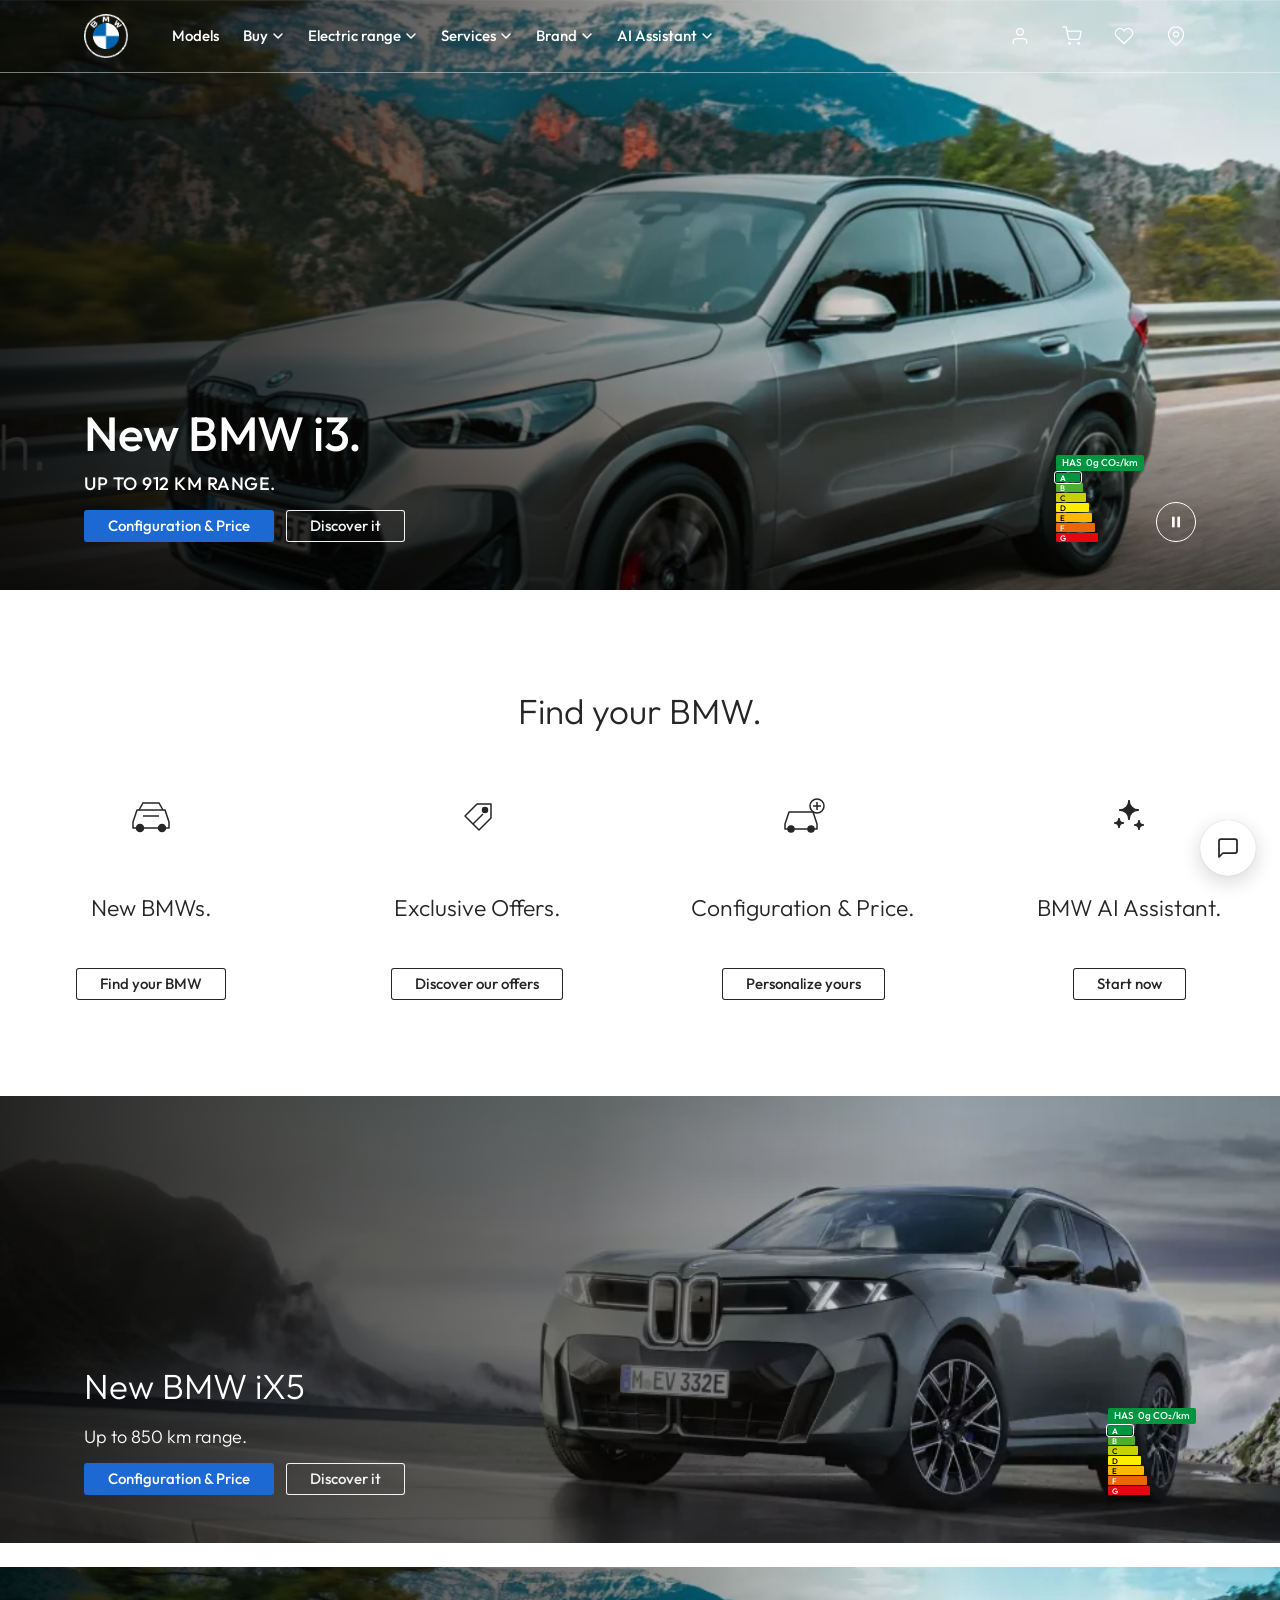
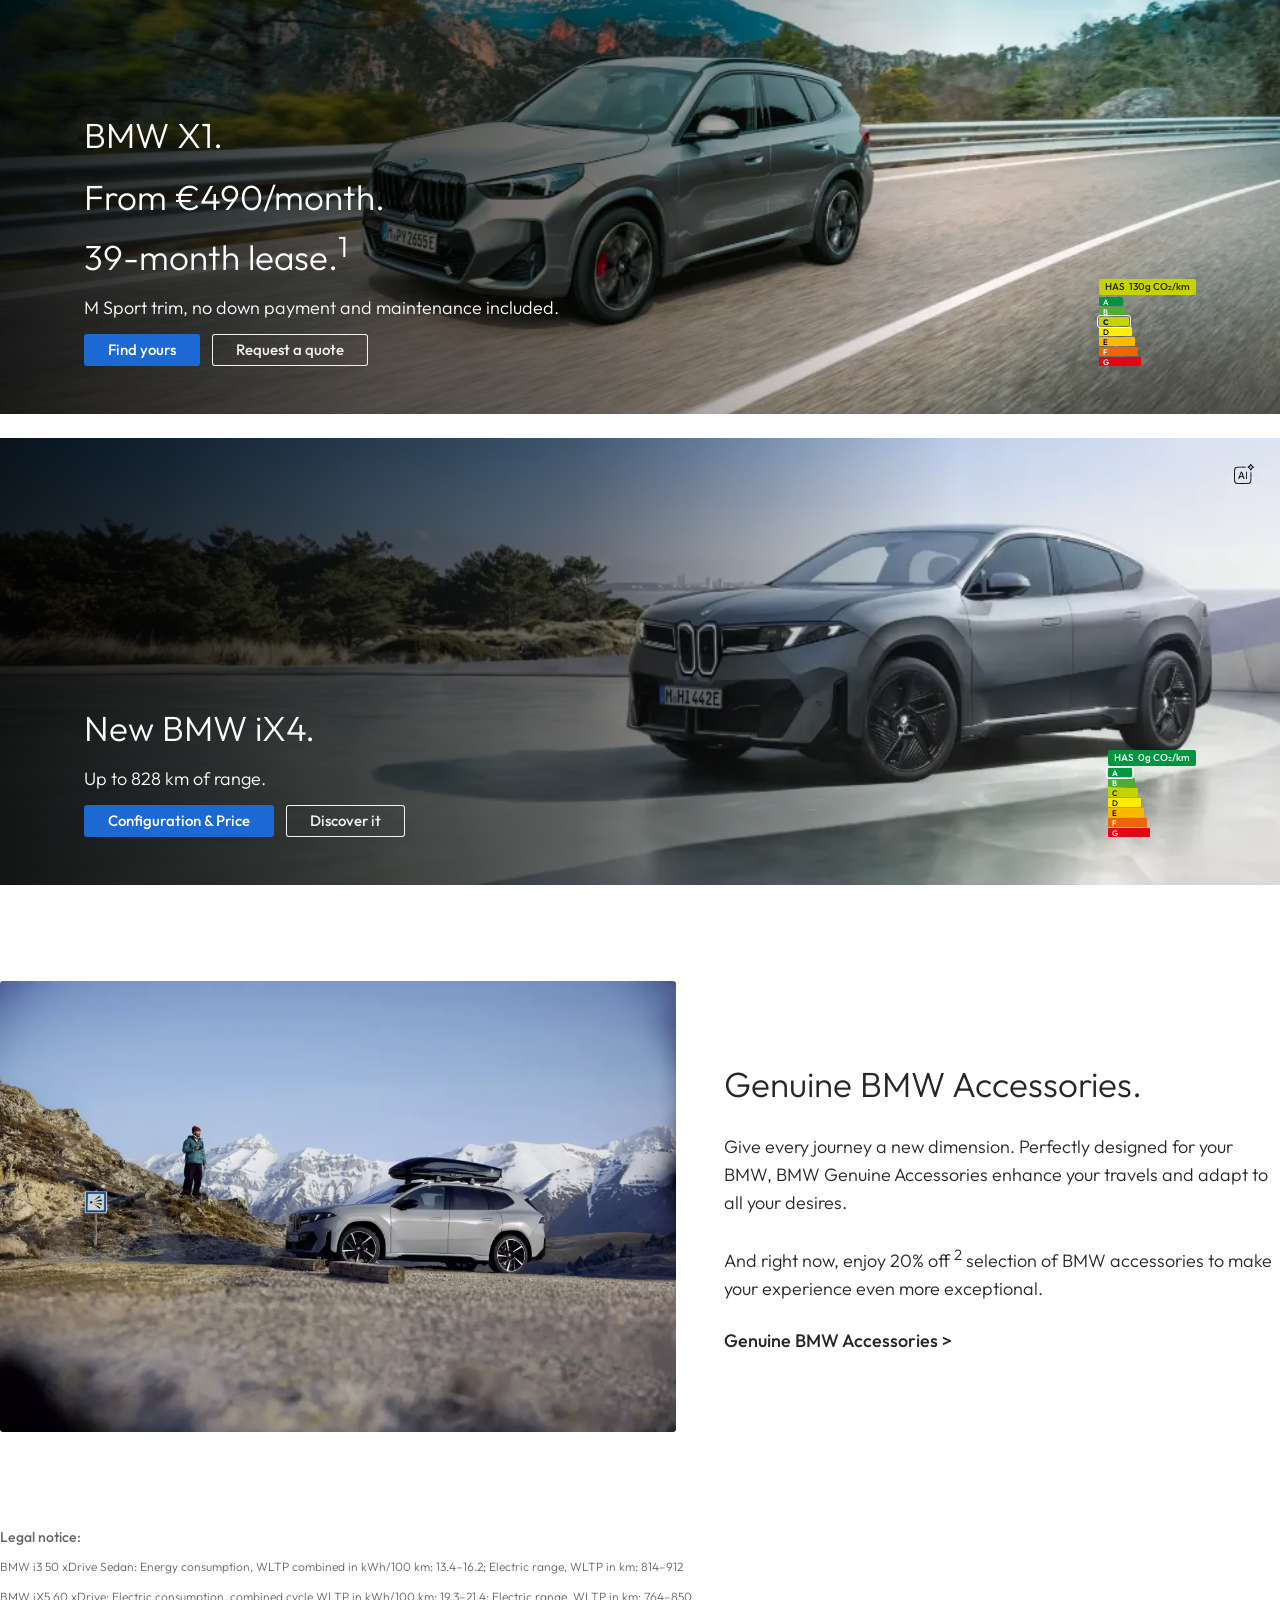
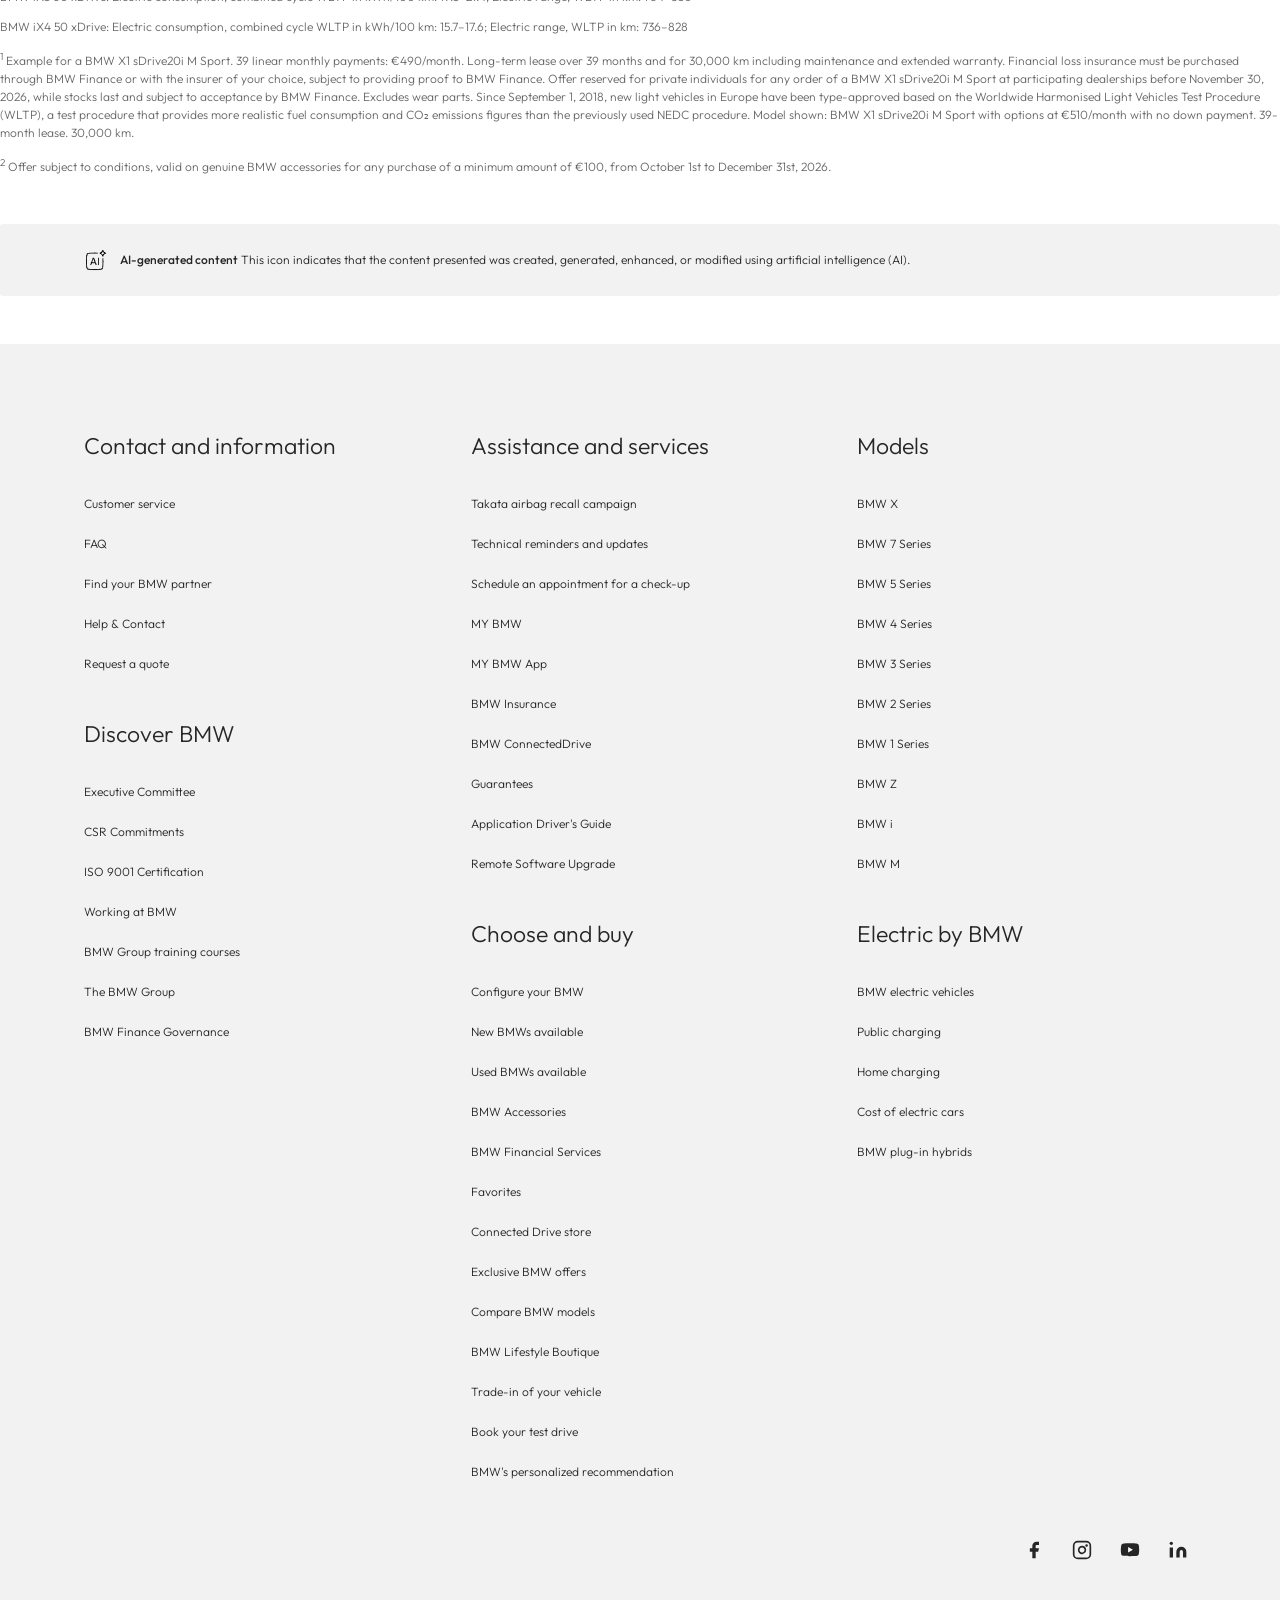
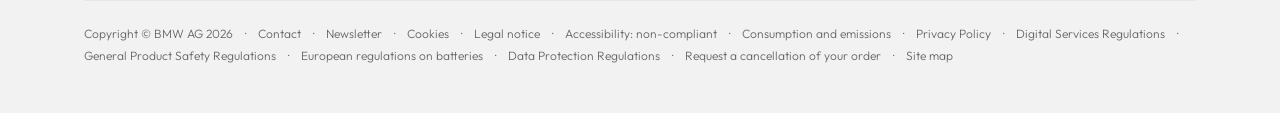
==== commit b1132fd5: "Fix video visibility: remove blocking poster overlay and embed videos in model banners" ====
--- a/index.html
+++ b/index.html
@@ -417,7 +417,6 @@
       <video class="hero__video" autoplay loop muted playsinline poster="./assets/hero.jpg" aria-label="New BMW i3 video presentation">
         <source src="./assets/hero.mp4" type="video/mp4">
       </video>
-      <img src="./assets/hero.jpg" alt="New BMW i3" class="hero__poster-fallback" aria-hidden="true">
       <div class="hero__overlay" aria-hidden="true"></div>
 
       <!-- Hero Bottom Content -->
@@ -427,7 +426,7 @@
           <p class="hero__subtitle">UP TO 912 KM RANGE.</p>
           <div class="btn-group">
             <a href="https://configure.bmw.fr/fr_FR/configure" class="btn btn--primary" rel="noopener">Configuration & Price</a>
-            <a href="https://www.bmw.fr/fr/tous-les-modeles/3-series/berline/bmw-i3-berline.html" class="btn btn--outline-light" rel="noopener">Discover it</a>
+            <a href="https://www.bmw.fr/fr/tous-les-modeles/3-series/berline/bmw-i3-berline.html" class="btn btn--outline-light" data-video-src="./assets/bmw-video-1.mp4" data-video-title="BMW Cinematic Film" rel="noopener">Discover it</a>
           </div>
         </div>
 
@@ -539,11 +538,9 @@
       
       <!-- Banner 1: New BMW iX5 -->
       <article class="model-banner" aria-label="New BMW iX5">
-        <picture>
-          <source media="(max-width: 767px)" srcset="./assets/banner-ix5-square.webp">
-          <source media="(max-width: 1023px)" srcset="./assets/banner-ix5-tall.webp">
-          <img src="./assets/ix5.jpg" alt="New BMW iX5" class="model-banner__bg" loading="lazy" width="1024" height="340">
-        </picture>
+        <video class="model-banner__video" autoplay loop muted playsinline poster="./assets/ix5.jpg" aria-label="BMW iX5 feature video">
+          <source src="./assets/bmw-video-2.mp4" type="video/mp4">
+        </video>
         <div class="model-banner__overlay" aria-hidden="true"></div>
 
         <div class="model-banner__content">
@@ -552,7 +549,7 @@
             <p class="model-banner__subtitle">Up to 850 km range.</p>
             <div class="btn-group">
               <a href="https://configure.bmw.fr/fr_FR/configure" class="btn btn--primary" rel="noopener">Configuration & Price</a>
-              <a href="https://www.bmw.fr/fr/tous-les-modeles/x-series/suv/bmw-ix5.html" class="btn btn--outline-light" rel="noopener">Discover it</a>
+              <a href="https://www.bmw.fr/fr/tous-les-modeles/x-series/suv/bmw-ix5.html" class="btn btn--outline-light" data-video-src="./assets/bmw-video-2.mp4" data-video-title="BMW 1 Series & iX5 Feature Film" rel="noopener">Discover it</a>
             </div>
           </div>
 
@@ -577,7 +574,9 @@
 
       <!-- Banner 2: BMW X1 -->
       <article class="model-banner" aria-label="BMW X1">
-        <img src="./assets/x1.jpg" alt="BMW X1" class="model-banner__bg" loading="lazy" width="1024" height="340">
+        <video class="model-banner__video" autoplay loop muted playsinline poster="./assets/x1.jpg" aria-label="BMW X1 video">
+          <source src="./assets/bmw-video-1.mp4" type="video/mp4">
+        </video>
         <div class="model-banner__overlay" aria-hidden="true"></div>
 
         <div class="model-banner__content">
@@ -587,7 +586,7 @@
             <p class="model-banner__subtitle">M Sport trim, no down payment and maintenance included.</p>
             <div class="btn-group">
               <a href="https://www.bmw.fr/fr/tous-les-modeles.html" class="btn btn--primary" rel="noopener">Find yours</a>
-              <a href="https://www.bmw.fr/fr/plus-de-bmw/customer-support.html" class="btn btn--outline-light" rel="noopener">Request a quote</a>
+              <a href="https://www.bmw.fr/fr/plus-de-bmw/customer-support.html" class="btn btn--outline-light" data-video-src="./assets/bmw-video-1.mp4" data-video-title="BMW X1 Performance & Driving" rel="noopener">Request a quote</a>
             </div>
           </div>
 
@@ -612,7 +611,9 @@
 
       <!-- Banner 3: New BMW iX4 -->
       <article class="model-banner" aria-label="New BMW iX4">
-        <img src="./assets/ix4.jpg" alt="New BMW iX4" class="model-banner__bg" loading="lazy" width="1024" height="340">
+        <video class="model-banner__video" autoplay loop muted playsinline poster="./assets/ix4.jpg" aria-label="BMW iX4 design video">
+          <source src="./assets/bmw-video-3.mp4" type="video/mp4">
+        </video>
         <div class="model-banner__overlay" aria-hidden="true"></div>
 
         <!-- AI Sparkle Badge at Top-Right -->
@@ -626,7 +627,7 @@
             <p class="model-banner__subtitle">Up to 828 km of range.</p>
             <div class="btn-group">
               <a href="https://configure.bmw.fr/fr_FR/configure" class="btn btn--primary" rel="noopener">Configuration & Price</a>
-              <a href="https://www.bmw.fr/fr/tous-les-modeles/x-series/suv/bmw-ix4.html" class="btn btn--outline-light" rel="noopener">Discover it</a>
+              <a href="https://www.bmw.fr/fr/tous-les-modeles/x-series/suv/bmw-ix4.html" class="btn btn--outline-light" data-video-src="./assets/bmw-video-3.mp4" data-video-title="BMW Design & Interior Experience" rel="noopener">Discover it</a>
             </div>
           </div>
 
@@ -932,6 +933,27 @@
     </div>
   </aside>
 
+  <!-- =========================================================================
+       10. High-Definition BMW Video Modal
+       ========================================================================= -->
+  <div id="video-modal" class="video-modal" role="dialog" aria-modal="true" aria-label="BMW Video Player">
+    <div class="video-modal__backdrop" aria-hidden="true"></div>
+    <div class="video-modal__content">
+      <button class="video-modal__close" aria-label="Close video player">
+        <svg viewBox="0 0 24 24" fill="none" stroke="currentColor" stroke-width="2" stroke-linecap="round" stroke-linejoin="round" aria-hidden="true">
+          <line x1="18" y1="6" x2="6" y2="18"></line>
+          <line x1="6" y1="6" x2="18" y2="18"></line>
+        </svg>
+      </button>
+      <div class="video-modal__player-wrapper">
+        <video class="video-modal__player" controls playsinline preload="metadata">
+          <source src="" type="video/mp4">
+          Your browser does not support HTML5 video.
+        </video>
+      </div>
+    </div>
+  </div>
+
   <!-- JavaScript Application -->
   <script src="./js/script.js" defer></script>
 </body>
--- a/css/style.css
+++ b/css/style.css
@@ -710,16 +710,6 @@
   z-index: 1;
 }
 
-.hero__poster-fallback {
-  position: absolute;
-  top: 0;
-  left: 0;
-  width: 100%;
-  height: 100%;
-  object-fit: cover;
-  z-index: 1;
-}
-
 .hero__overlay {
   position: absolute;
   top: 0;
@@ -886,7 +876,8 @@
   transform: translateY(0);
 }
 
-.model-banner__bg {
+.model-banner__bg,
+.model-banner__video {
   position: absolute;
   top: 0;
   left: 0;
@@ -1549,3 +1540,102 @@
     transform: none !important;
   }
 }
+
+
+/* --------------------------------------------------------------------------
+   16. Video Modal Component
+   -------------------------------------------------------------------------- */
+.video-modal {
+  position: fixed;
+  top: 0;
+  left: 0;
+  width: 100%;
+  height: 100%;
+  z-index: 2000;
+  display: flex;
+  align-items: center;
+  justify-content: center;
+  opacity: 0;
+  visibility: hidden;
+  transition: opacity var(--duration-normal) var(--ease),
+              visibility var(--duration-normal) var(--ease);
+}
+
+.video-modal--open {
+  opacity: 1;
+  visibility: visible;
+}
+
+.video-modal__backdrop {
+  position: absolute;
+  top: 0;
+  left: 0;
+  width: 100%;
+  height: 100%;
+  background: rgba(0, 0, 0, 0.85);
+  backdrop-filter: blur(8px);
+}
+
+.video-modal__content {
+  position: relative;
+  z-index: 2001;
+  width: 90%;
+  max-width: 1080px;
+  background-color: var(--color-black);
+  border-radius: var(--radius-btn);
+  overflow: hidden;
+  box-shadow: 0 20px 50px rgba(0, 0, 0, 0.5);
+  transform: scale(0.92);
+  transition: transform var(--duration-normal) var(--ease);
+}
+
+.video-modal--open .video-modal__content {
+  transform: scale(1);
+}
+
+.video-modal__close {
+  position: absolute;
+  top: var(--space-12);
+  right: var(--space-12);
+  z-index: 2002;
+  width: 44px;
+  height: 44px;
+  border-radius: var(--radius-circle);
+  background: rgba(0, 0, 0, 0.6);
+  color: var(--color-white);
+  display: flex;
+  align-items: center;
+  justify-content: center;
+  cursor: pointer;
+  transition: background-color var(--duration-fast) var(--ease),
+              transform var(--duration-fast) var(--ease);
+}
+
+@media (hover: hover) and (pointer: fine) {
+  .video-modal__close:hover {
+    background: rgba(28, 105, 212, 0.9);
+    transform: scale(1.08);
+  }
+}
+
+.video-modal__close svg {
+  width: 22px;
+  height: 22px;
+}
+
+.video-modal__player-wrapper {
+  position: relative;
+  padding-top: 56.25%; /* 16:9 Aspect Ratio */
+  width: 100%;
+  background-color: var(--color-black);
+}
+
+.video-modal__player {
+  position: absolute;
+  top: 0;
+  left: 0;
+  width: 100%;
+  height: 100%;
+  border: none;
+  outline: none;
+}
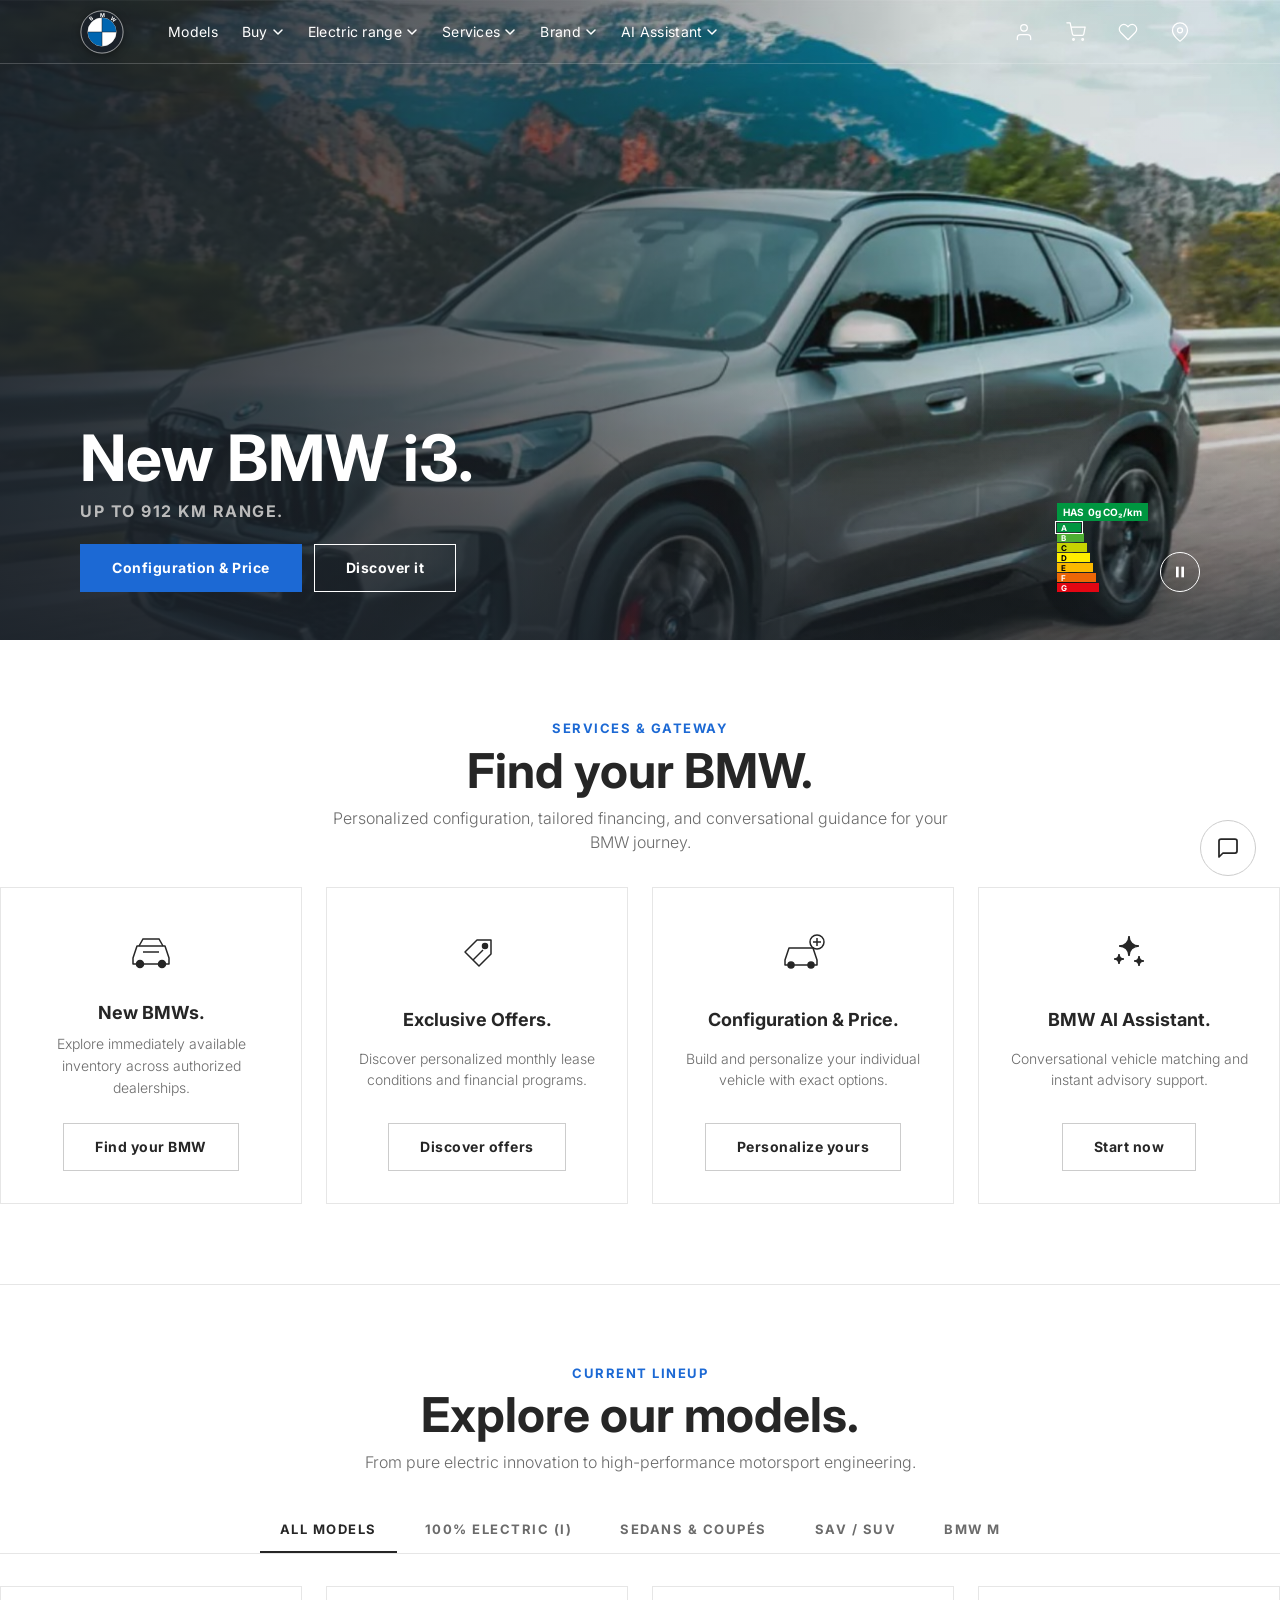
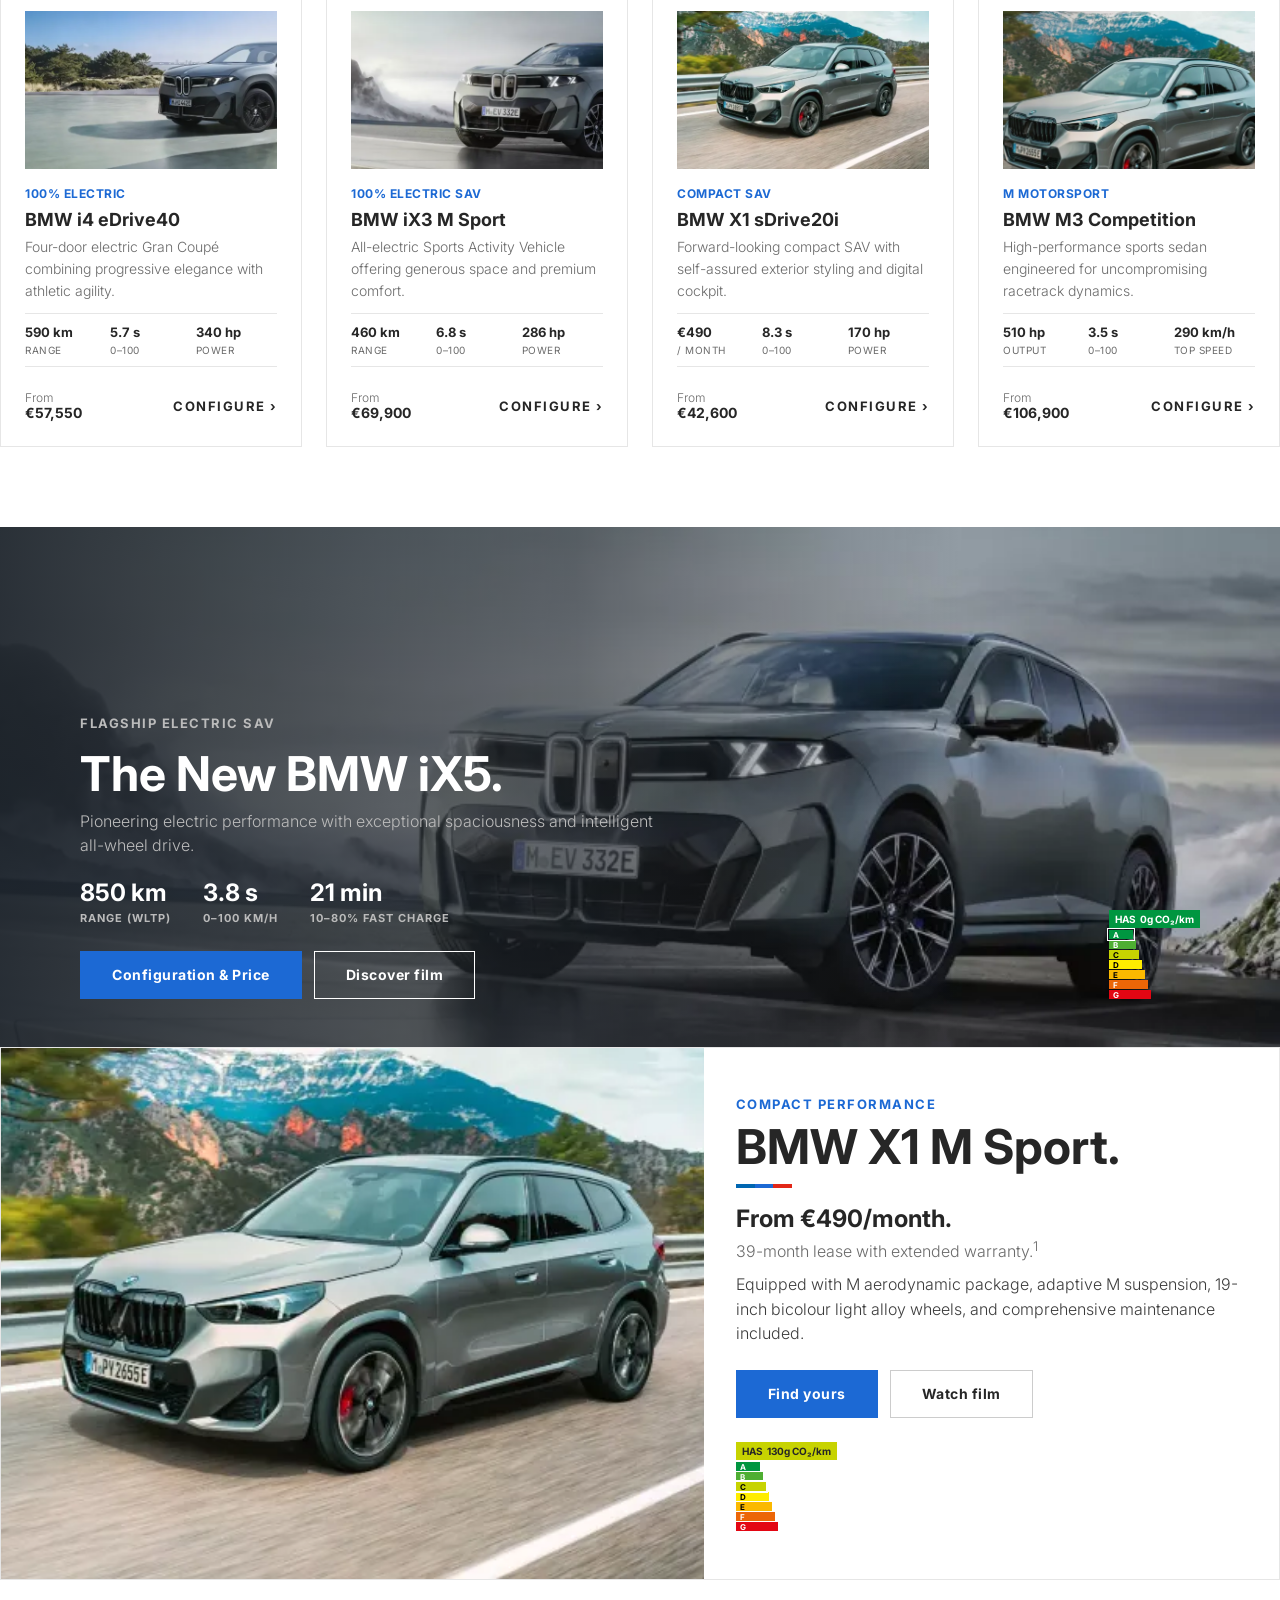
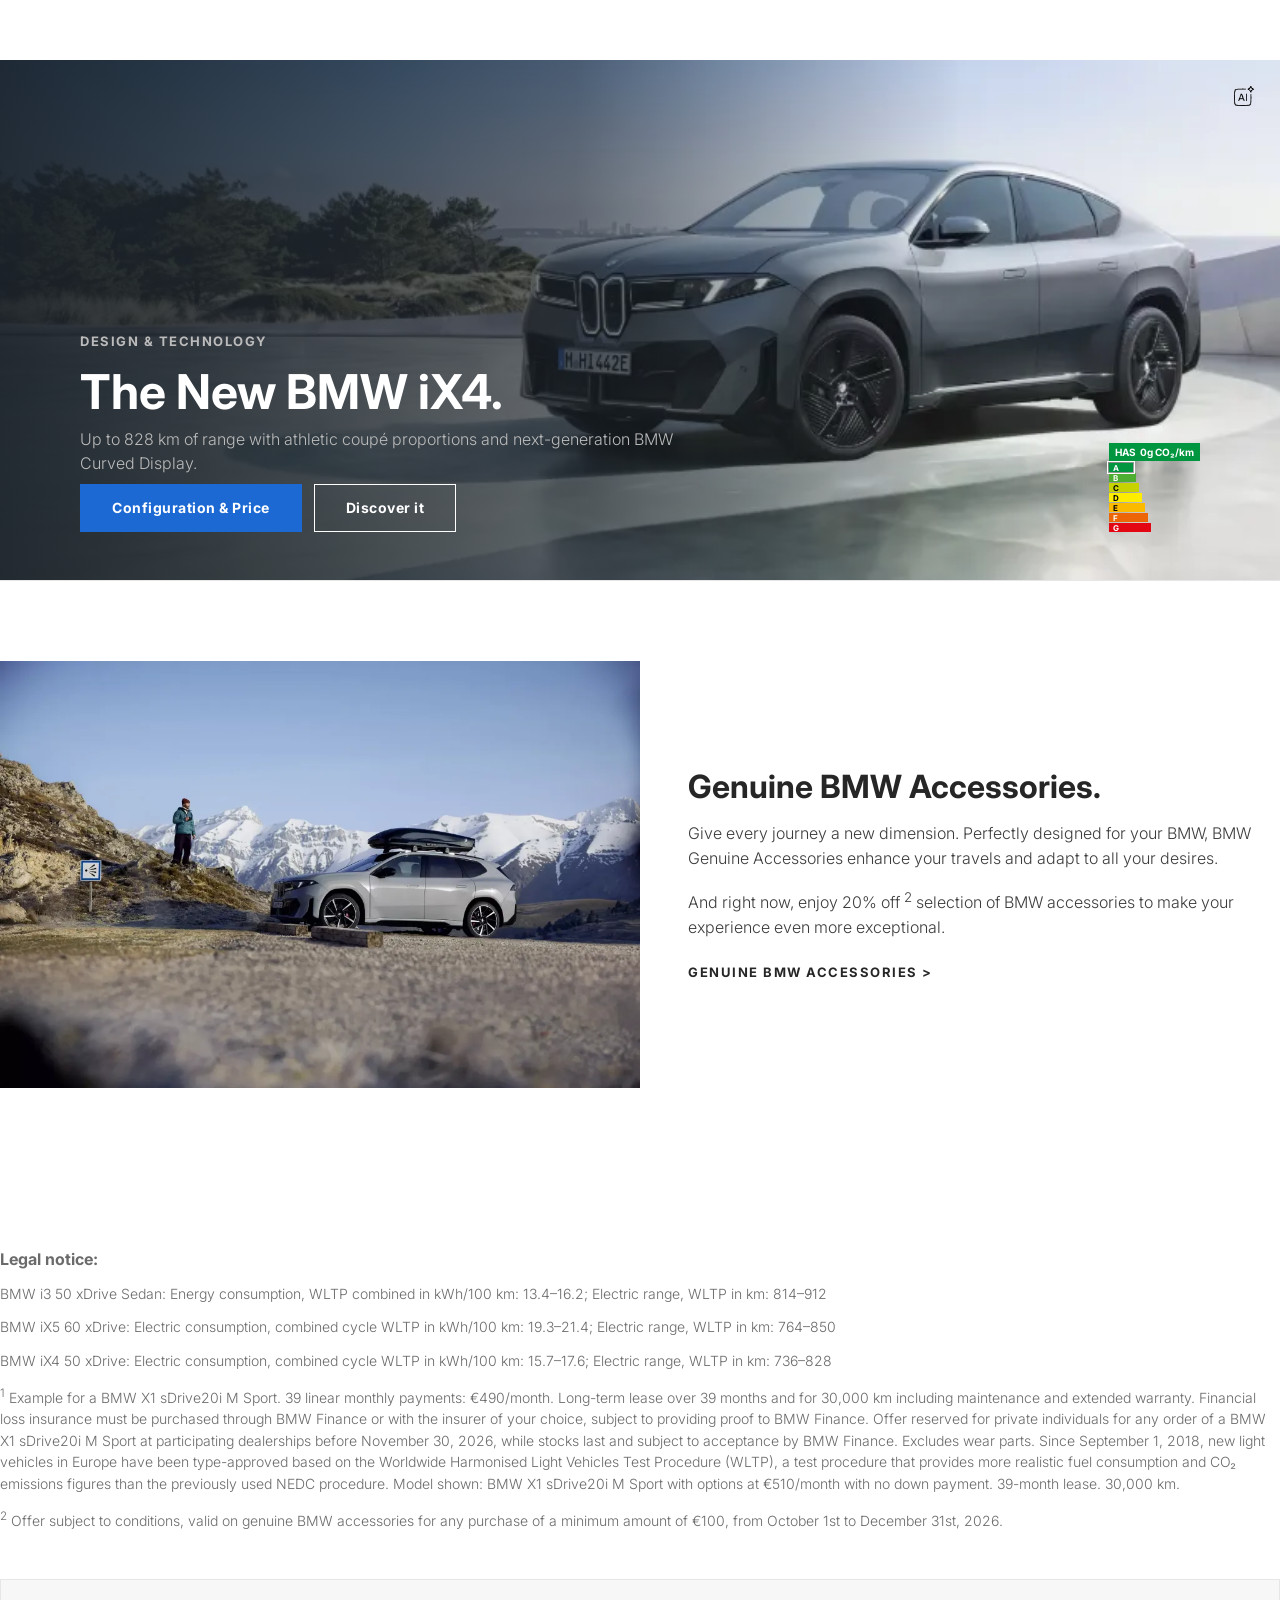
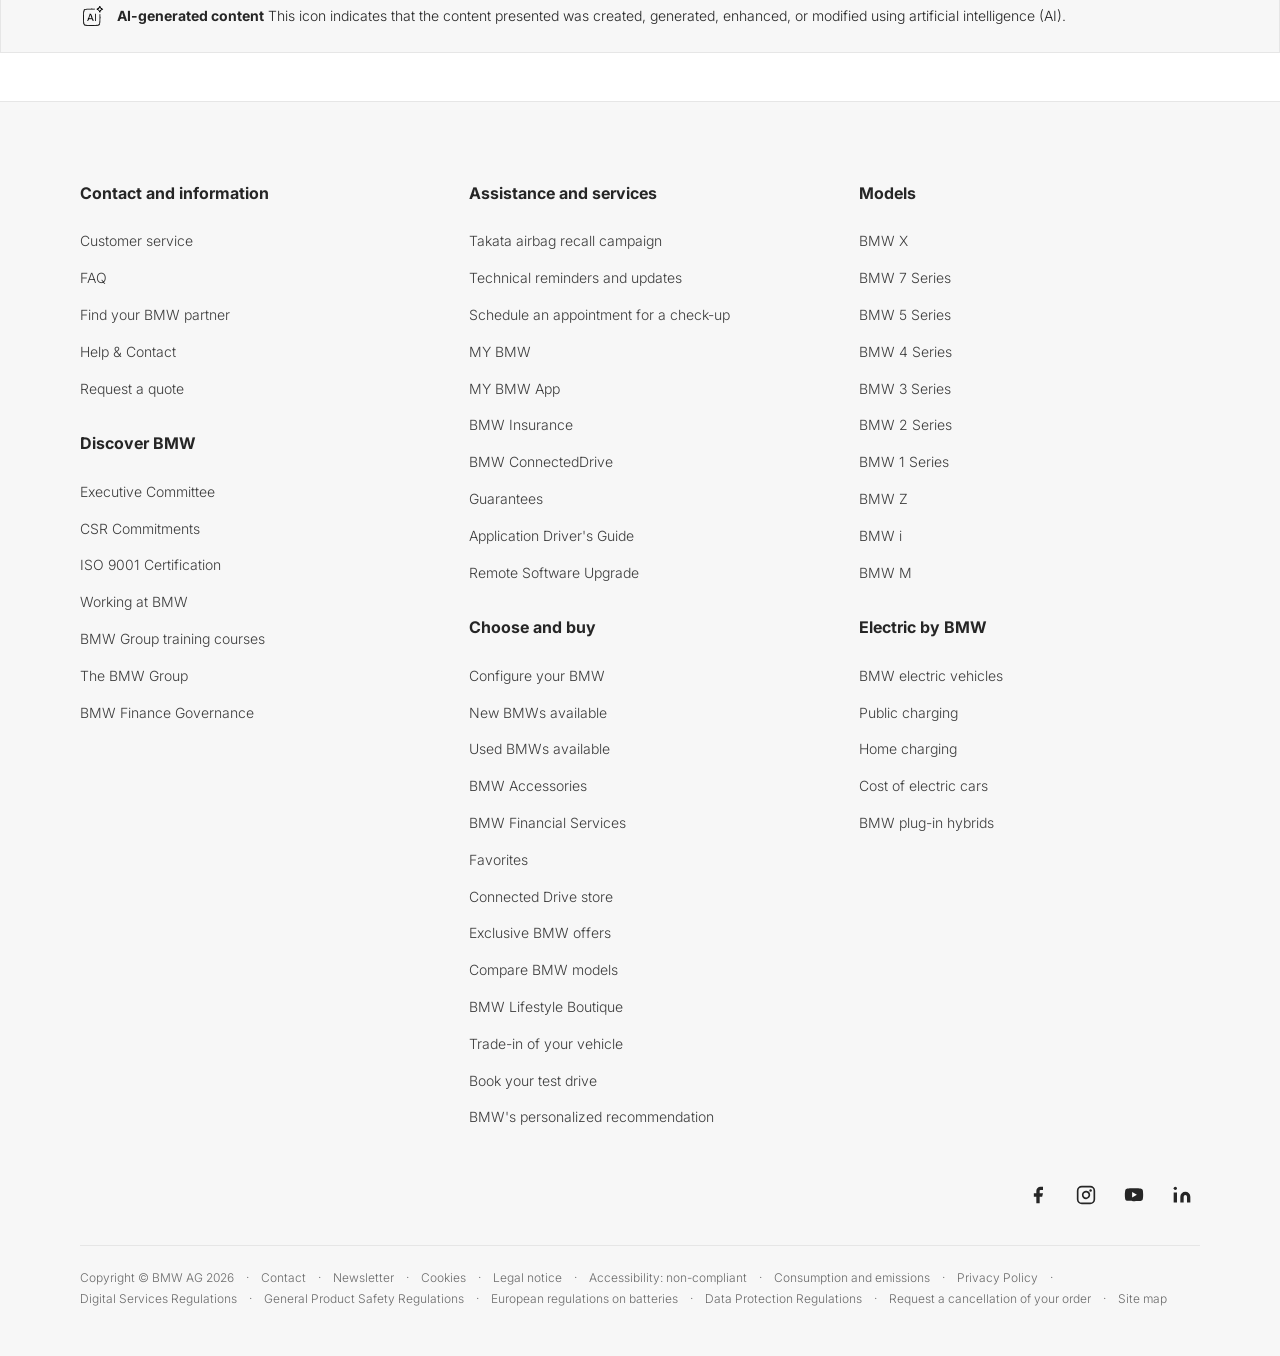
==== commit 4a9400f4: "Enhance layout, structure, hierarchy, and logo contrast adhering to BMW corporate design system" ====
--- a/index.html
+++ b/index.html
@@ -1,15 +1,17 @@
 <!DOCTYPE html>
 <html lang="en">
+
 <head>
   <meta charset="UTF-8">
   <meta name="viewport" content="width=device-width, initial-scale=1.0">
   <title>BMW France Official Website | New & Used Cars</title>
-  <meta name="description" content="Welcome to the official BMW France website: Explore premium vehicles, exclusive offers, electric mobility, and innovative technologies.">
-
-  <!-- Preconnect and Google Font (Outfit weights 300 and 500) -->
+  <meta name="description"
+    content="Welcome to the official BMW France website: Explore premium vehicles, exclusive offers, electric mobility, and innovative technologies.">
+
+  <!-- Preconnect and Google Font (Inter weights 300, 400, 700 for BMW Type Next Latin fallback) -->
   <link rel="preconnect" href="https://fonts.googleapis.com">
   <link rel="preconnect" href="https://fonts.gstatic.com" crossorigin>
-  <link href="https://fonts.googleapis.com/css2?family=Outfit:wght@300;500;700&display=swap" rel="stylesheet">
+  <link href="https://fonts.googleapis.com/css2?family=Inter:wght@300;400;700&display=swap" rel="stylesheet">
 
   <!-- Preload Critical Hero Poster Asset -->
   <link rel="preload" as="image" href="./assets/hero.jpg">
@@ -17,77 +19,115 @@
   <!-- Main Stylesheet -->
   <link rel="stylesheet" href="./css/style.css">
 </head>
+
 <body>
+  <!-- Accessible Skip Navigation Link -->
+  <a href="#main-content" class="skip-link">Skip to main content</a>
 
   <!-- =========================================================================
        1. Header & Navigation Bar
        ========================================================================= -->
   <header class="header" role="banner">
     <div class="header__container">
-      
-      <!-- Left: Logo & Navigation Items -->
+
+      <!-- Left: High-Contrast Logo & Navigation Items -->
       <div class="header__left">
-        <a href="https://www.bmw.fr/fr/accueil.html" class="header__logo-link" aria-label="BMW France Homepage" rel="noopener">
-          <img src="./assets/bmw-logo.png" alt="BMW Logo" class="header__logo-img" width="44" height="44">
+        <a href="https://www.bmw.fr/fr/accueil.html" class="header__logo-link" aria-label="BMW France Homepage"
+          rel="noopener">
+          <svg class="header__logo-svg" viewBox="0 0 100 100" width="44" height="44" aria-label="BMW Logo" role="img">
+            <circle cx="50" cy="50" r="48" fill="#1a2129" stroke="#e6e6e6" stroke-width="1.5" />
+            <circle cx="50" cy="50" r="32" fill="none" stroke="#ffffff" stroke-width="1.5" />
+            <path d="M50 18 A32 32 0 0 1 82 50 L50 50 Z" fill="#0066b1" />
+            <path d="M82 50 A32 32 0 0 1 50 82 L50 50 Z" fill="#ffffff" />
+            <path d="M50 82 A32 32 0 0 1 18 50 L50 50 Z" fill="#0066b1" />
+            <path d="M18 50 A32 32 0 0 1 50 18 L50 50 Z" fill="#ffffff" />
+            <line x1="50" y1="18" x2="50" y2="82" stroke="#1a2129" stroke-width="1.2" />
+            <line x1="18" y1="50" x2="82" y2="50" stroke="#1a2129" stroke-width="1.2" />
+            <g fill="#ffffff" font-family="'BMW Type Next Latin', 'Inter', system-ui, sans-serif" font-size="12"
+              font-weight="700" text-anchor="middle">
+              <text x="50" y="15" transform="rotate(-40 50 50)">B</text>
+              <text x="50" y="15">M</text>
+              <text x="50" y="15" transform="rotate(40 50 50)">W</text>
+            </g>
+          </svg>
         </a>
 
         <nav class="header__nav" aria-label="Main Navigation">
           <ul class="nav__list" role="menubar">
-            
+
             <li class="nav__item" role="none">
-              <a href="https://www.bmw.fr/fr/tous-les-modeles.html" class="nav__link" role="menuitem" rel="noopener">Models</a>
+              <a href="https://www.bmw.fr/fr/tous-les-modeles.html" class="nav__link" role="menuitem"
+                rel="noopener">Models</a>
             </li>
 
             <!-- Buy Mega Menu (4 Columns) -->
             <li class="nav__item nav__item--has-menu" role="none">
               <button class="nav__btn" aria-haspopup="true" aria-expanded="false" role="menuitem">
                 <span>Buy</span>
-                <svg class="nav__chevron" viewBox="0 0 12 12" fill="none" stroke-width="1.5" stroke-linecap="round" stroke-linejoin="round" aria-hidden="true">
+                <svg class="nav__chevron" viewBox="0 0 12 12" fill="none" stroke-width="1.5" stroke-linecap="round"
+                  stroke-linejoin="round" aria-hidden="true">
                   <polyline points="2 4 6 8 10 4"></polyline>
                 </svg>
               </button>
-              
+
               <div class="mega-menu" role="menu" aria-label="Buy Submenu">
                 <div class="mega-menu__container">
                   <!-- Col 1: Models & Configurator -->
                   <div class="mega-menu__col">
                     <h4 class="mega-menu__col-title">Models & Configurator</h4>
                     <ul class="mega-menu__list">
-                      <li><a href="https://configure.bmw.fr/fr_FR/configure" class="mega-menu__link" rel="noopener">Configure your BMW</a></li>
-                      <li><a href="https://www.bmw.fr/fr/tous-les-modeles.html" class="mega-menu__link" rel="noopener">New BMWs available</a></li>
-                      <li><a href="https://www.bmw.fr/fr/tous-les-modeles.html" class="mega-menu__link" rel="noopener">Used BMWs available</a></li>
-                      <li><a href="https://www.bmw.fr/fr/tous-les-modeles.html" class="mega-menu__link" rel="noopener">Compare BMW models</a></li>
-                      <li><a href="https://www.bmw.fr/fr/tous-les-modeles.html" class="mega-menu__link" rel="noopener">Trade-in of your vehicle</a></li>
+                      <li><a href="https://configure.bmw.fr/fr_FR/configure" class="mega-menu__link"
+                          rel="noopener">Configure your BMW</a></li>
+                      <li><a href="https://www.bmw.fr/fr/tous-les-modeles.html" class="mega-menu__link"
+                          rel="noopener">New BMWs available</a></li>
+                      <li><a href="https://www.bmw.fr/fr/tous-les-modeles.html" class="mega-menu__link"
+                          rel="noopener">Used BMWs available</a></li>
+                      <li><a href="https://www.bmw.fr/fr/tous-les-modeles.html" class="mega-menu__link"
+                          rel="noopener">Compare BMW models</a></li>
+                      <li><a href="https://www.bmw.fr/fr/tous-les-modeles.html" class="mega-menu__link"
+                          rel="noopener">Trade-in of your vehicle</a></li>
                     </ul>
                   </div>
                   <!-- Col 2: Advice & Business -->
                   <div class="mega-menu__col">
                     <h4 class="mega-menu__col-title">Advice & Business</h4>
                     <ul class="mega-menu__list">
-                      <li><a href="https://www.bmw.fr/fr/fastlane/dealer-locator.html" class="mega-menu__link" rel="noopener">Find your BMW partner</a></li>
-                      <li><a href="https://www.bmw.fr/fr/plus-de-bmw/customer-support.html" class="mega-menu__link" rel="noopener">Request a quote</a></li>
-                      <li><a href="https://www.bmw.fr/fr/tous-les-modeles/demande-essai.html" class="mega-menu__link" rel="noopener">Book your test drive</a></li>
-                      <li><a href="https://www.bmw.fr/fr/topics/offres-et-financement.html" class="mega-menu__link" rel="noopener">BMW for Professionals</a></li>
+                      <li><a href="https://www.bmw.fr/fr/fastlane/dealer-locator.html" class="mega-menu__link"
+                          rel="noopener">Find your BMW partner</a></li>
+                      <li><a href="https://www.bmw.fr/fr/plus-de-bmw/customer-support.html" class="mega-menu__link"
+                          rel="noopener">Request a quote</a></li>
+                      <li><a href="https://www.bmw.fr/fr/tous-les-modeles/demande-essai.html" class="mega-menu__link"
+                          rel="noopener">Book your test drive</a></li>
+                      <li><a href="https://www.bmw.fr/fr/topics/offres-et-financement.html" class="mega-menu__link"
+                          rel="noopener">BMW for Professionals</a></li>
                     </ul>
                   </div>
                   <!-- Col 3: Digital Services & Accessories -->
                   <div class="mega-menu__col">
                     <h4 class="mega-menu__col-title">Digital Services & Accessories</h4>
                     <ul class="mega-menu__list">
-                      <li><a href="https://www.bmw.fr/fr/shop/ls/cp/connected-drive" class="mega-menu__link" rel="noopener">BMW ConnectedDrive</a></li>
-                      <li><a href="https://www.bmw.fr/fr/shop/ls/cp/connected-drive" class="mega-menu__link" rel="noopener">Connected Drive store</a></li>
-                      <li><a href="https://www.bmw.fr/fr/topics/offres-et-services/accessoires.html" class="mega-menu__link" rel="noopener">BMW Accessories</a></li>
-                      <li><a href="https://www.bmw.fr/fr/topics/offres-et-services/accessoires.html" class="mega-menu__link" rel="noopener">BMW Lifestyle Boutique</a></li>
+                      <li><a href="https://www.bmw.fr/fr/shop/ls/cp/connected-drive" class="mega-menu__link"
+                          rel="noopener">BMW ConnectedDrive</a></li>
+                      <li><a href="https://www.bmw.fr/fr/shop/ls/cp/connected-drive" class="mega-menu__link"
+                          rel="noopener">Connected Drive store</a></li>
+                      <li><a href="https://www.bmw.fr/fr/topics/offres-et-services/accessoires.html"
+                          class="mega-menu__link" rel="noopener">BMW Accessories</a></li>
+                      <li><a href="https://www.bmw.fr/fr/topics/offres-et-services/accessoires.html"
+                          class="mega-menu__link" rel="noopener">BMW Lifestyle Boutique</a></li>
                     </ul>
                   </div>
                   <!-- Col 4: Leasing & Financing -->
                   <div class="mega-menu__col">
                     <h4 class="mega-menu__col-title">Leasing & Financing</h4>
                     <ul class="mega-menu__list">
-                      <li><a href="https://www.bmw.fr/fr/tous-les-modeles/offres.html" class="mega-menu__link" rel="noopener">Exclusive BMW offers</a></li>
-                      <li><a href="https://www.bmw.fr/fr/topics/offres-et-financement.html" class="mega-menu__link" rel="noopener">Long-term lease offers</a></li>
-                      <li><a href="https://www.bmw.fr/fr/topics/offres-et-financement.html" class="mega-menu__link" rel="noopener">BMW Financial Services</a></li>
-                      <li><a href="https://www.bmw.fr/fr/topics/offres-et-financement.html" class="mega-menu__link" rel="noopener">BMW Insurance</a></li>
+                      <li><a href="https://www.bmw.fr/fr/tous-les-modeles/offres.html" class="mega-menu__link"
+                          rel="noopener">Exclusive BMW offers</a></li>
+                      <li><a href="https://www.bmw.fr/fr/topics/offres-et-financement.html" class="mega-menu__link"
+                          rel="noopener">Long-term lease offers</a></li>
+                      <li><a href="https://www.bmw.fr/fr/topics/offres-et-financement.html" class="mega-menu__link"
+                          rel="noopener">BMW Financial Services</a></li>
+                      <li><a href="https://www.bmw.fr/fr/topics/offres-et-financement.html" class="mega-menu__link"
+                          rel="noopener">BMW Insurance</a></li>
                     </ul>
                   </div>
                 </div>
@@ -98,7 +138,8 @@
             <li class="nav__item nav__item--has-menu" role="none">
               <button class="nav__btn" aria-haspopup="true" aria-expanded="false" role="menuitem">
                 <span>Electric range</span>
-                <svg class="nav__chevron" viewBox="0 0 12 12" fill="none" stroke-width="1.5" stroke-linecap="round" stroke-linejoin="round" aria-hidden="true">
+                <svg class="nav__chevron" viewBox="0 0 12 12" fill="none" stroke-width="1.5" stroke-linecap="round"
+                  stroke-linejoin="round" aria-hidden="true">
                   <polyline points="2 4 6 8 10 4"></polyline>
                 </svg>
               </button>
@@ -109,35 +150,48 @@
                   <div class="mega-menu__col">
                     <h4 class="mega-menu__col-title">Electric cars</h4>
                     <ul class="mega-menu__list">
-                      <li><a href="https://www.bmw.fr/fr/tous-les-modeles.html" class="mega-menu__link" rel="noopener">BMW electric vehicles</a></li>
-                      <li><a href="https://www.bmw.fr/fr/tous-les-modeles/3-series/berline/bmw-i3-berline.html" class="mega-menu__link" rel="noopener">New BMW i3 Sedan</a></li>
-                      <li><a href="https://www.bmw.fr/fr/tous-les-modeles/x-series/suv/bmw-ix5.html" class="mega-menu__link" rel="noopener">New BMW iX5</a></li>
-                      <li><a href="https://www.bmw.fr/fr/tous-les-modeles/x-series/suv/bmw-ix4.html" class="mega-menu__link" rel="noopener">New BMW iX4</a></li>
+                      <li><a href="https://www.bmw.fr/fr/tous-les-modeles.html" class="mega-menu__link"
+                          rel="noopener">BMW electric vehicles</a></li>
+                      <li><a href="https://www.bmw.fr/fr/tous-les-modeles/3-series/berline/bmw-i3-berline.html"
+                          class="mega-menu__link" rel="noopener">New BMW i3 Sedan</a></li>
+                      <li><a href="https://www.bmw.fr/fr/tous-les-modeles/x-series/suv/bmw-ix5.html"
+                          class="mega-menu__link" rel="noopener">New BMW iX5</a></li>
+                      <li><a href="https://www.bmw.fr/fr/tous-les-modeles/x-series/suv/bmw-ix4.html"
+                          class="mega-menu__link" rel="noopener">New BMW iX4</a></li>
                     </ul>
                   </div>
                   <div class="mega-menu__col">
                     <h4 class="mega-menu__col-title">Range & Innovation</h4>
                     <ul class="mega-menu__list">
-                      <li><a href="https://www.bmw.fr/fr/tous-les-modeles.html" class="mega-menu__link" rel="noopener">BMW plug-in hybrids</a></li>
-                      <li><a href="https://www.bmw.fr/fr/tous-les-modeles.html" class="mega-menu__link" rel="noopener">Electric range up to 912 km</a></li>
-                      <li><a href="https://www.bmw.fr/fr/tous-les-modeles.html" class="mega-menu__link" rel="noopener">Cost of electric cars</a></li>
+                      <li><a href="https://www.bmw.fr/fr/tous-les-modeles.html" class="mega-menu__link"
+                          rel="noopener">BMW plug-in hybrids</a></li>
+                      <li><a href="https://www.bmw.fr/fr/tous-les-modeles.html" class="mega-menu__link"
+                          rel="noopener">Electric range up to 912 km</a></li>
+                      <li><a href="https://www.bmw.fr/fr/tous-les-modeles.html" class="mega-menu__link"
+                          rel="noopener">Cost of electric cars</a></li>
                     </ul>
                   </div>
                   <!-- Col 3 & 4: Charging & Range -->
                   <div class="mega-menu__col">
                     <h4 class="mega-menu__col-title">Charging & Range</h4>
                     <ul class="mega-menu__list">
-                      <li><a href="https://www.bmw.fr/fr/topics/univers/electromobilite/recharge-publique.html" class="mega-menu__link" rel="noopener">Public charging network</a></li>
-                      <li><a href="https://www.bmw.fr/fr/topics/univers/electromobilite/recharge-a-domicile.html" class="mega-menu__link" rel="noopener">Home charging solutions</a></li>
-                      <li><a href="https://www.bmw.fr/fr/topics/univers/electromobilite.html" class="mega-menu__link" rel="noopener">BMW Charging card</a></li>
+                      <li><a href="https://www.bmw.fr/fr/topics/univers/electromobilite/recharge-publique.html"
+                          class="mega-menu__link" rel="noopener">Public charging network</a></li>
+                      <li><a href="https://www.bmw.fr/fr/topics/univers/electromobilite/recharge-a-domicile.html"
+                          class="mega-menu__link" rel="noopener">Home charging solutions</a></li>
+                      <li><a href="https://www.bmw.fr/fr/topics/univers/electromobilite.html" class="mega-menu__link"
+                          rel="noopener">BMW Charging card</a></li>
                     </ul>
                   </div>
                   <div class="mega-menu__col">
                     <h4 class="mega-menu__col-title">Electric FAQ & Advice</h4>
                     <ul class="mega-menu__list">
-                      <li><a href="https://www.bmw.fr/fr/topics/univers/electromobilite.html" class="mega-menu__link" rel="noopener">Electric driving tips</a></li>
-                      <li><a href="https://www.bmw.fr/fr/topics/univers/electromobilite.html" class="mega-menu__link" rel="noopener">Battery recycling & longevity</a></li>
-                      <li><a href="https://www.bmw.fr/fr/topics/univers/electromobilite.html" class="mega-menu__link" rel="noopener">Government eco-bonus info</a></li>
+                      <li><a href="https://www.bmw.fr/fr/topics/univers/electromobilite.html" class="mega-menu__link"
+                          rel="noopener">Electric driving tips</a></li>
+                      <li><a href="https://www.bmw.fr/fr/topics/univers/electromobilite.html" class="mega-menu__link"
+                          rel="noopener">Battery recycling & longevity</a></li>
+                      <li><a href="https://www.bmw.fr/fr/topics/univers/electromobilite.html" class="mega-menu__link"
+                          rel="noopener">Government eco-bonus info</a></li>
                     </ul>
                   </div>
                 </div>
@@ -148,7 +202,8 @@
             <li class="nav__item nav__item--has-menu" role="none">
               <button class="nav__btn" aria-haspopup="true" aria-expanded="false" role="menuitem">
                 <span>Services</span>
-                <svg class="nav__chevron" viewBox="0 0 12 12" fill="none" stroke-width="1.5" stroke-linecap="round" stroke-linejoin="round" aria-hidden="true">
+                <svg class="nav__chevron" viewBox="0 0 12 12" fill="none" stroke-width="1.5" stroke-linecap="round"
+                  stroke-linejoin="round" aria-hidden="true">
                   <polyline points="2 4 6 8 10 4"></polyline>
                 </svg>
               </button>
@@ -159,39 +214,54 @@
                   <div class="mega-menu__col">
                     <h4 class="mega-menu__col-title">Services & Contracts</h4>
                     <ul class="mega-menu__list">
-                      <li><a href="https://www.bmw.fr/fr/topics/offres-et-services/rendez-vous-en-ligne.html" class="mega-menu__link" rel="noopener">Schedule an appointment for a check-up</a></li>
-                      <li><a href="https://www.bmw.fr/fr/topics/offres-et-services.html" class="mega-menu__link" rel="noopener">BMW Service Inclusive</a></li>
-                      <li><a href="https://www.bmw.fr/fr/topics/offres-et-services.html" class="mega-menu__link" rel="noopener">Guarantees & Extended warranty</a></li>
-                      <li><a href="https://www.bmw.fr/fr/topics/offres-et-services.html" class="mega-menu__link" rel="noopener">Maintenance recommendations</a></li>
+                      <li><a href="https://www.bmw.fr/fr/topics/offres-et-services/rendez-vous-en-ligne.html"
+                          class="mega-menu__link" rel="noopener">Schedule an appointment for a check-up</a></li>
+                      <li><a href="https://www.bmw.fr/fr/topics/offres-et-services.html" class="mega-menu__link"
+                          rel="noopener">BMW Service Inclusive</a></li>
+                      <li><a href="https://www.bmw.fr/fr/topics/offres-et-services.html" class="mega-menu__link"
+                          rel="noopener">Guarantees & Extended warranty</a></li>
+                      <li><a href="https://www.bmw.fr/fr/topics/offres-et-services.html" class="mega-menu__link"
+                          rel="noopener">Maintenance recommendations</a></li>
                     </ul>
                   </div>
                   <!-- Col 2: Service & Assistance -->
                   <div class="mega-menu__col">
                     <h4 class="mega-menu__col-title">Service & Assistance</h4>
                     <ul class="mega-menu__list">
-                      <li><a href="https://www.bmw.fr/fr/plus-de-bmw/customer-support.html" class="mega-menu__link" rel="noopener">Customer service & FAQ</a></li>
-                      <li><a href="https://www.bmw.fr/fr/plus-de-bmw/customer-support.html" class="mega-menu__link" rel="noopener">24/7 Roadside Assistance</a></li>
-                      <li><a href="https://www.bmw.fr/fr/topics/offres-et-services.html" class="mega-menu__link" rel="noopener">Takata airbag recall campaign</a></li>
-                      <li><a href="https://www.bmw.fr/fr/topics/offres-et-services.html" class="mega-menu__link" rel="noopener">Technical reminders and updates</a></li>
+                      <li><a href="https://www.bmw.fr/fr/plus-de-bmw/customer-support.html" class="mega-menu__link"
+                          rel="noopener">Customer service & FAQ</a></li>
+                      <li><a href="https://www.bmw.fr/fr/plus-de-bmw/customer-support.html" class="mega-menu__link"
+                          rel="noopener">24/7 Roadside Assistance</a></li>
+                      <li><a href="https://www.bmw.fr/fr/topics/offres-et-services.html" class="mega-menu__link"
+                          rel="noopener">Takata airbag recall campaign</a></li>
+                      <li><a href="https://www.bmw.fr/fr/topics/offres-et-services.html" class="mega-menu__link"
+                          rel="noopener">Technical reminders and updates</a></li>
                     </ul>
                   </div>
                   <!-- Col 3: Connected Services & Apps -->
                   <div class="mega-menu__col">
                     <h4 class="mega-menu__col-title">Connected Services & Apps</h4>
                     <ul class="mega-menu__list">
-                      <li><a href="https://www.bmw.fr/fr/topics/univers/my-bmw-app.html" class="mega-menu__link" rel="noopener">MY BMW App</a></li>
-                      <li><a href="https://www.bmw.fr/fr/shop/ls/cp/connected-drive" class="mega-menu__link" rel="noopener">Remote Software Upgrade</a></li>
-                      <li><a href="https://www.bmw.fr/fr/topics/univers/my-bmw-app.html" class="mega-menu__link" rel="noopener">Application Driver's Guide</a></li>
-                      <li><a href="https://www.bmw.fr/fr/shop/ls/cp/connected-drive" class="mega-menu__link" rel="noopener">BMW Digital Key</a></li>
+                      <li><a href="https://www.bmw.fr/fr/topics/univers/my-bmw-app.html" class="mega-menu__link"
+                          rel="noopener">MY BMW App</a></li>
+                      <li><a href="https://www.bmw.fr/fr/shop/ls/cp/connected-drive" class="mega-menu__link"
+                          rel="noopener">Remote Software Upgrade</a></li>
+                      <li><a href="https://www.bmw.fr/fr/topics/univers/my-bmw-app.html" class="mega-menu__link"
+                          rel="noopener">Application Driver's Guide</a></li>
+                      <li><a href="https://www.bmw.fr/fr/shop/ls/cp/connected-drive" class="mega-menu__link"
+                          rel="noopener">BMW Digital Key</a></li>
                     </ul>
                   </div>
                   <!-- Col 4: Recall Campaigns -->
                   <div class="mega-menu__col">
                     <h4 class="mega-menu__col-title">Recall Campaigns</h4>
                     <ul class="mega-menu__list">
-                      <li><a href="https://www.bmw.fr/fr/topics/offres-et-services.html" class="mega-menu__link" rel="noopener">Takata airbag recall check</a></li>
-                      <li><a href="https://www.bmw.fr/fr/topics/offres-et-services.html" class="mega-menu__link" rel="noopener">Vehicle safety updates</a></li>
-                      <li><a href="https://www.bmw.fr/fr/fastlane/dealer-locator.html" class="mega-menu__link" rel="noopener">Contact dealer for inspection</a></li>
+                      <li><a href="https://www.bmw.fr/fr/topics/offres-et-services.html" class="mega-menu__link"
+                          rel="noopener">Takata airbag recall check</a></li>
+                      <li><a href="https://www.bmw.fr/fr/topics/offres-et-services.html" class="mega-menu__link"
+                          rel="noopener">Vehicle safety updates</a></li>
+                      <li><a href="https://www.bmw.fr/fr/fastlane/dealer-locator.html" class="mega-menu__link"
+                          rel="noopener">Contact dealer for inspection</a></li>
                     </ul>
                   </div>
                 </div>
@@ -202,7 +272,8 @@
             <li class="nav__item nav__item--has-menu" role="none">
               <button class="nav__btn" aria-haspopup="true" aria-expanded="false" role="menuitem">
                 <span>Brand</span>
-                <svg class="nav__chevron" viewBox="0 0 12 12" fill="none" stroke-width="1.5" stroke-linecap="round" stroke-linejoin="round" aria-hidden="true">
+                <svg class="nav__chevron" viewBox="0 0 12 12" fill="none" stroke-width="1.5" stroke-linecap="round"
+                  stroke-linejoin="round" aria-hidden="true">
                   <polyline points="2 4 6 8 10 4"></polyline>
                 </svg>
               </button>
@@ -213,40 +284,56 @@
                   <div class="mega-menu__col">
                     <h4 class="mega-menu__col-title">Brand & Company</h4>
                     <ul class="mega-menu__list">
-                      <li><a href="https://www.bmwgroup.com" class="mega-menu__link" target="_blank" rel="noopener">The BMW Group</a></li>
-                      <li><a href="https://www.bmw.fr/fr/topics/univers/concept-cars.html" class="mega-menu__link" rel="noopener">Vision Neue Klasse</a></li>
-                      <li><a href="https://www.bmw.fr/fr/topics/univers.html" class="mega-menu__link" rel="noopener">Executive Committee</a></li>
-                      <li><a href="https://www.bmw.fr/fr/topics/univers.html" class="mega-menu__link" rel="noopener">CSR Commitments & Sustainability</a></li>
-                      <li><a href="https://www.bmw.fr/fr/topics/univers.html" class="mega-menu__link" rel="noopener">Working at BMW</a></li>
+                      <li><a href="https://www.bmwgroup.com" class="mega-menu__link" target="_blank" rel="noopener">The
+                          BMW Group</a></li>
+                      <li><a href="https://www.bmw.fr/fr/topics/univers/concept-cars.html" class="mega-menu__link"
+                          rel="noopener">Vision Neue Klasse</a></li>
+                      <li><a href="https://www.bmw.fr/fr/topics/univers.html" class="mega-menu__link"
+                          rel="noopener">Executive Committee</a></li>
+                      <li><a href="https://www.bmw.fr/fr/topics/univers.html" class="mega-menu__link" rel="noopener">CSR
+                          Commitments & Sustainability</a></li>
+                      <li><a href="https://www.bmw.fr/fr/topics/univers.html" class="mega-menu__link"
+                          rel="noopener">Working at BMW</a></li>
                     </ul>
                   </div>
                   <!-- Col 2: Experiences & Events -->
                   <div class="mega-menu__col">
                     <h4 class="mega-menu__col-title">Experiences & Events</h4>
                     <ul class="mega-menu__list">
-                      <li><a href="https://www.bmw-m.com" class="mega-menu__link" target="_blank" rel="noopener">BMW M Motorsport</a></li>
-                      <li><a href="https://www.bmw.fr/fr/topics/univers.html" class="mega-menu__link" rel="noopener">BMW Driving Experience</a></li>
-                      <li><a href="https://www.bmw-welt.com" class="mega-menu__link" target="_blank" rel="noopener">BMW Welt & Museum</a></li>
-                      <li><a href="https://www.bmw.fr/fr/topics/univers.html" class="mega-menu__link" rel="noopener">Exclusive BMW Events</a></li>
+                      <li><a href="https://www.bmw-m.com" class="mega-menu__link" target="_blank" rel="noopener">BMW M
+                          Motorsport</a></li>
+                      <li><a href="https://www.bmw.fr/fr/topics/univers.html" class="mega-menu__link" rel="noopener">BMW
+                          Driving Experience</a></li>
+                      <li><a href="https://www.bmw-welt.com" class="mega-menu__link" target="_blank" rel="noopener">BMW
+                          Welt & Museum</a></li>
+                      <li><a href="https://www.bmw.fr/fr/topics/univers.html" class="mega-menu__link"
+                          rel="noopener">Exclusive BMW Events</a></li>
                     </ul>
                   </div>
                   <!-- Col 3: Technology & Innovation -->
                   <div class="mega-menu__col">
                     <h4 class="mega-menu__col-title">Technology & Innovation</h4>
                     <ul class="mega-menu__list">
-                      <li><a href="https://www.bmw.fr/fr/topics/univers.html" class="mega-menu__link" rel="noopener">BMW Operating System 9</a></li>
-                      <li><a href="https://www.bmw.fr/fr/topics/univers.html" class="mega-menu__link" rel="noopener">eDrive 6th Generation</a></li>
-                      <li><a href="https://www.bmw.fr/fr/topics/univers.html" class="mega-menu__link" rel="noopener">Circular Design Philosophy</a></li>
-                      <li><a href="https://www.bmw.fr/fr/topics/univers.html" class="mega-menu__link" rel="noopener">Automated Driving & Safety</a></li>
+                      <li><a href="https://www.bmw.fr/fr/topics/univers.html" class="mega-menu__link" rel="noopener">BMW
+                          Operating System 9</a></li>
+                      <li><a href="https://www.bmw.fr/fr/topics/univers.html" class="mega-menu__link"
+                          rel="noopener">eDrive 6th Generation</a></li>
+                      <li><a href="https://www.bmw.fr/fr/topics/univers.html" class="mega-menu__link"
+                          rel="noopener">Circular Design Philosophy</a></li>
+                      <li><a href="https://www.bmw.fr/fr/topics/univers.html" class="mega-menu__link"
+                          rel="noopener">Automated Driving & Safety</a></li>
                     </ul>
                   </div>
                   <!-- Col 4: Alpina -->
                   <div class="mega-menu__col">
                     <h4 class="mega-menu__col-title">Alpina</h4>
                     <ul class="mega-menu__list">
-                      <li><a href="https://www.alpina-automobiles.com" class="mega-menu__link" target="_blank" rel="noopener">BMW ALPINA Heritage</a></li>
-                      <li><a href="https://www.alpina-automobiles.com" class="mega-menu__link" target="_blank" rel="noopener">Bespoke Craftsmanship</a></li>
-                      <li><a href="https://www.alpina-automobiles.com" class="mega-menu__link" target="_blank" rel="noopener">Performance Automobiles</a></li>
+                      <li><a href="https://www.alpina-automobiles.com" class="mega-menu__link" target="_blank"
+                          rel="noopener">BMW ALPINA Heritage</a></li>
+                      <li><a href="https://www.alpina-automobiles.com" class="mega-menu__link" target="_blank"
+                          rel="noopener">Bespoke Craftsmanship</a></li>
+                      <li><a href="https://www.alpina-automobiles.com" class="mega-menu__link" target="_blank"
+                          rel="noopener">Performance Automobiles</a></li>
                     </ul>
                   </div>
                 </div>
@@ -257,7 +344,8 @@
             <li class="nav__item nav__item--has-menu" role="none">
               <button class="nav__btn" aria-haspopup="true" aria-expanded="false" role="menuitem">
                 <span>AI Assistant</span>
-                <svg class="nav__chevron" viewBox="0 0 12 12" fill="none" stroke-width="1.5" stroke-linecap="round" stroke-linejoin="round" aria-hidden="true">
+                <svg class="nav__chevron" viewBox="0 0 12 12" fill="none" stroke-width="1.5" stroke-linecap="round"
+                  stroke-linejoin="round" aria-hidden="true">
                   <polyline points="2 4 6 8 10 4"></polyline>
                 </svg>
               </button>
@@ -268,7 +356,8 @@
                   <h3 class="ai-flyout__title">BMW AI Assistant.</h3>
                 </div>
                 <p class="ai-flyout__desc">
-                  Experience next-generation conversational discovery. Find your ideal BMW model, explore tailored lease options, or ask questions instantly powered by AI.
+                  Experience next-generation conversational discovery. Find your ideal BMW model, explore tailored lease
+                  options, or ask questions instantly powered by AI.
                 </p>
                 <a href="#ai-assistant" class="btn btn--primary">Start now</a>
               </div>
@@ -281,16 +370,20 @@
       <!-- Right: User Icons & Mobile Hamburger -->
       <div class="header__right">
         <!-- User Profile -->
-        <a href="https://www.bmw.fr/fr/plus-de-bmw/my-bmw.html" class="header__icon-btn" aria-label="User Profile & Account" rel="noopener">
-          <svg viewBox="0 0 24 24" fill="none" stroke-width="1.5" stroke-linecap="round" stroke-linejoin="round" aria-hidden="true">
+        <a href="https://www.bmw.fr/fr/plus-de-bmw/my-bmw.html" class="header__icon-btn"
+          aria-label="User Profile & Account" rel="noopener">
+          <svg viewBox="0 0 24 24" fill="none" stroke-width="1.5" stroke-linecap="round" stroke-linejoin="round"
+            aria-hidden="true">
             <path d="M20 21v-2a4 4 0 0 0-4-4H8a4 4 0 0 0-4 4v2"></path>
             <circle cx="12" cy="7" r="4"></circle>
           </svg>
         </a>
 
         <!-- Shopping Cart / Bag -->
-        <a href="https://www.bmw.fr/fr/shop/ls/cp/connected-drive" class="header__icon-btn" aria-label="Shopping Cart" rel="noopener">
-          <svg viewBox="0 0 24 24" fill="none" stroke-width="1.5" stroke-linecap="round" stroke-linejoin="round" aria-hidden="true">
+        <a href="https://www.bmw.fr/fr/shop/ls/cp/connected-drive" class="header__icon-btn" aria-label="Shopping Cart"
+          rel="noopener">
+          <svg viewBox="0 0 24 24" fill="none" stroke-width="1.5" stroke-linecap="round" stroke-linejoin="round"
+            aria-hidden="true">
             <circle cx="9" cy="21" r="1"></circle>
             <circle cx="20" cy="21" r="1"></circle>
             <path d="M1 1h4l2.68 13.39a2 2 0 0 0 2 1.61h9.72a2 2 0 0 0 2-1.61L23 6H6"></path>
@@ -298,23 +391,31 @@
         </a>
 
         <!-- Wishlist / Heart -->
-        <a href="https://www.bmw.fr/fr/tous-les-modeles.html" class="header__icon-btn" aria-label="Favorites & Saved Cars" rel="noopener">
-          <svg viewBox="0 0 24 24" fill="none" stroke-width="1.5" stroke-linecap="round" stroke-linejoin="round" aria-hidden="true">
-            <path d="M20.84 4.61a5.5 5.5 0 0 0-7.78 0L12 5.67l-1.06-1.06a5.5 5.5 0 0 0-7.78 7.78l1.06 1.06L12 21.23l7.78-7.78 1.06-1.06a5.5 5.5 0 0 0 0-7.78z"></path>
+        <a href="https://www.bmw.fr/fr/tous-les-modeles.html" class="header__icon-btn"
+          aria-label="Favorites & Saved Cars" rel="noopener">
+          <svg viewBox="0 0 24 24" fill="none" stroke-width="1.5" stroke-linecap="round" stroke-linejoin="round"
+            aria-hidden="true">
+            <path
+              d="M20.84 4.61a5.5 5.5 0 0 0-7.78 0L12 5.67l-1.06-1.06a5.5 5.5 0 0 0-7.78 7.78l1.06 1.06L12 21.23l7.78-7.78 1.06-1.06a5.5 5.5 0 0 0 0-7.78z">
+            </path>
           </svg>
         </a>
 
         <!-- Location Pin / Dealerships -->
-        <a href="https://www.bmw.fr/fr/fastlane/dealer-locator.html" class="header__icon-btn" aria-label="Find your BMW partner" rel="noopener">
-          <svg viewBox="0 0 24 24" fill="none" stroke-width="1.5" stroke-linecap="round" stroke-linejoin="round" aria-hidden="true">
+        <a href="https://www.bmw.fr/fr/fastlane/dealer-locator.html" class="header__icon-btn"
+          aria-label="Find your BMW partner" rel="noopener">
+          <svg viewBox="0 0 24 24" fill="none" stroke-width="1.5" stroke-linecap="round" stroke-linejoin="round"
+            aria-hidden="true">
             <path d="M21 10c0 7-9 13-9 13s-9-6-9-13a9 9 0 0 1 18 0z"></path>
             <circle cx="12" cy="10" r="3"></circle>
           </svg>
         </a>
 
         <!-- Hamburger Button for Mobile -->
-        <button class="header__hamburger" aria-label="Open mobile menu" aria-expanded="false" aria-controls="mobile-nav">
-          <svg viewBox="0 0 24 24" fill="none" stroke="currentColor" stroke-width="2" stroke-linecap="round" stroke-linejoin="round" aria-hidden="true">
+        <button class="header__hamburger" aria-label="Open mobile menu" aria-expanded="false"
+          aria-controls="mobile-nav">
+          <svg viewBox="0 0 24 24" fill="none" stroke="currentColor" stroke-width="2" stroke-linecap="round"
+            stroke-linejoin="round" aria-hidden="true">
             <line x1="3" y1="12" x2="21" y2="12"></line>
             <line x1="3" y1="6" x2="21" y2="6"></line>
             <line x1="3" y1="18" x2="21" y2="18"></line>
@@ -330,27 +431,34 @@
     <div class="mobile-nav__header">
       <img src="./assets/bmw-logo.png" alt="BMW Logo" width="36" height="36">
       <button class="mobile-nav__close" aria-label="Close mobile menu">
-        <svg viewBox="0 0 24 24" fill="none" stroke="currentColor" stroke-width="2" stroke-linecap="round" stroke-linejoin="round" aria-hidden="true">
+        <svg viewBox="0 0 24 24" fill="none" stroke="currentColor" stroke-width="2" stroke-linecap="round"
+          stroke-linejoin="round" aria-hidden="true">
           <line x1="18" y1="6" x2="6" y2="18"></line>
           <line x1="6" y1="6" x2="18" y2="18"></line>
         </svg>
       </button>
     </div>
     <div class="mobile-nav__body">
-      
+
       <div class="mobile-nav__accordion">
-        <a href="https://www.bmw.fr/fr/tous-les-modeles.html" class="mobile-nav__accordion-btn" style="text-decoration:none;" rel="noopener">Models</a>
+        <a href="https://www.bmw.fr/fr/tous-les-modeles.html" class="mobile-nav__accordion-btn"
+          style="text-decoration:none;" rel="noopener">Models</a>
       </div>
 
       <!-- Buy Group -->
       <div class="mobile-nav__accordion">
         <button class="mobile-nav__accordion-btn" aria-expanded="false">Buy</button>
         <div class="mobile-nav__accordion-content">
-          <a href="https://configure.bmw.fr/fr_FR/configure" class="mobile-nav__accordion-link" rel="noopener">Configure your BMW</a>
-          <a href="https://www.bmw.fr/fr/tous-les-modeles.html" class="mobile-nav__accordion-link" rel="noopener">New BMWs available</a>
-          <a href="https://www.bmw.fr/fr/tous-les-modeles.html" class="mobile-nav__accordion-link" rel="noopener">Used BMWs available</a>
-          <a href="https://www.bmw.fr/fr/tous-les-modeles/offres.html" class="mobile-nav__accordion-link" rel="noopener">Exclusive BMW offers</a>
-          <a href="https://www.bmw.fr/fr/fastlane/dealer-locator.html" class="mobile-nav__accordion-link" rel="noopener">Find your BMW partner</a>
+          <a href="https://configure.bmw.fr/fr_FR/configure" class="mobile-nav__accordion-link" rel="noopener">Configure
+            your BMW</a>
+          <a href="https://www.bmw.fr/fr/tous-les-modeles.html" class="mobile-nav__accordion-link" rel="noopener">New
+            BMWs available</a>
+          <a href="https://www.bmw.fr/fr/tous-les-modeles.html" class="mobile-nav__accordion-link" rel="noopener">Used
+            BMWs available</a>
+          <a href="https://www.bmw.fr/fr/tous-les-modeles/offres.html" class="mobile-nav__accordion-link"
+            rel="noopener">Exclusive BMW offers</a>
+          <a href="https://www.bmw.fr/fr/fastlane/dealer-locator.html" class="mobile-nav__accordion-link"
+            rel="noopener">Find your BMW partner</a>
         </div>
       </div>
 
@@ -358,11 +466,16 @@
       <div class="mobile-nav__accordion">
         <button class="mobile-nav__accordion-btn" aria-expanded="false">Electric range</button>
         <div class="mobile-nav__accordion-content">
-          <a href="https://www.bmw.fr/fr/tous-les-modeles.html" class="mobile-nav__accordion-link" rel="noopener">BMW electric vehicles</a>
-          <a href="https://www.bmw.fr/fr/tous-les-modeles/3-series/berline/bmw-i3-berline.html" class="mobile-nav__accordion-link" rel="noopener">New BMW i3 Sedan</a>
-          <a href="https://www.bmw.fr/fr/tous-les-modeles/x-series/suv/bmw-ix5.html" class="mobile-nav__accordion-link" rel="noopener">New BMW iX5</a>
-          <a href="https://www.bmw.fr/fr/topics/univers/electromobilite/recharge-publique.html" class="mobile-nav__accordion-link" rel="noopener">Public charging network</a>
-          <a href="https://www.bmw.fr/fr/topics/univers/electromobilite/recharge-a-domicile.html" class="mobile-nav__accordion-link" rel="noopener">Home charging</a>
+          <a href="https://www.bmw.fr/fr/tous-les-modeles.html" class="mobile-nav__accordion-link" rel="noopener">BMW
+            electric vehicles</a>
+          <a href="https://www.bmw.fr/fr/tous-les-modeles/3-series/berline/bmw-i3-berline.html"
+            class="mobile-nav__accordion-link" rel="noopener">New BMW i3 Sedan</a>
+          <a href="https://www.bmw.fr/fr/tous-les-modeles/x-series/suv/bmw-ix5.html" class="mobile-nav__accordion-link"
+            rel="noopener">New BMW iX5</a>
+          <a href="https://www.bmw.fr/fr/topics/univers/electromobilite/recharge-publique.html"
+            class="mobile-nav__accordion-link" rel="noopener">Public charging network</a>
+          <a href="https://www.bmw.fr/fr/topics/univers/electromobilite/recharge-a-domicile.html"
+            class="mobile-nav__accordion-link" rel="noopener">Home charging</a>
         </div>
       </div>
 
@@ -370,11 +483,16 @@
       <div class="mobile-nav__accordion">
         <button class="mobile-nav__accordion-btn" aria-expanded="false">Services</button>
         <div class="mobile-nav__accordion-content">
-          <a href="https://www.bmw.fr/fr/topics/offres-et-services/rendez-vous-en-ligne.html" class="mobile-nav__accordion-link" rel="noopener">Schedule an appointment</a>
-          <a href="https://www.bmw.fr/fr/plus-de-bmw/customer-support.html" class="mobile-nav__accordion-link" rel="noopener">Customer service & FAQ</a>
-          <a href="https://www.bmw.fr/fr/topics/univers/my-bmw-app.html" class="mobile-nav__accordion-link" rel="noopener">MY BMW App</a>
-          <a href="https://www.bmw.fr/fr/shop/ls/cp/connected-drive" class="mobile-nav__accordion-link" rel="noopener">Remote Software Upgrade</a>
-          <a href="https://www.bmw.fr/fr/topics/offres-et-services.html" class="mobile-nav__accordion-link" rel="noopener">Takata airbag recall campaign</a>
+          <a href="https://www.bmw.fr/fr/topics/offres-et-services/rendez-vous-en-ligne.html"
+            class="mobile-nav__accordion-link" rel="noopener">Schedule an appointment</a>
+          <a href="https://www.bmw.fr/fr/plus-de-bmw/customer-support.html" class="mobile-nav__accordion-link"
+            rel="noopener">Customer service & FAQ</a>
+          <a href="https://www.bmw.fr/fr/topics/univers/my-bmw-app.html" class="mobile-nav__accordion-link"
+            rel="noopener">MY BMW App</a>
+          <a href="https://www.bmw.fr/fr/shop/ls/cp/connected-drive" class="mobile-nav__accordion-link"
+            rel="noopener">Remote Software Upgrade</a>
+          <a href="https://www.bmw.fr/fr/topics/offres-et-services.html" class="mobile-nav__accordion-link"
+            rel="noopener">Takata airbag recall campaign</a>
         </div>
       </div>
 
@@ -382,10 +500,14 @@
       <div class="mobile-nav__accordion">
         <button class="mobile-nav__accordion-btn" aria-expanded="false">Brand</button>
         <div class="mobile-nav__accordion-content">
-          <a href="https://www.bmwgroup.com" class="mobile-nav__accordion-link" target="_blank" rel="noopener">The BMW Group</a>
-          <a href="https://www.bmw.fr/fr/topics/univers/concept-cars.html" class="mobile-nav__accordion-link" rel="noopener">Vision Neue Klasse</a>
-          <a href="https://www.bmw-m.com" class="mobile-nav__accordion-link" target="_blank" rel="noopener">BMW M Motorsport</a>
-          <a href="https://www.bmw.fr/fr/topics/univers.html" class="mobile-nav__accordion-link" rel="noopener">Sustainability & CSR</a>
+          <a href="https://www.bmwgroup.com" class="mobile-nav__accordion-link" target="_blank" rel="noopener">The BMW
+            Group</a>
+          <a href="https://www.bmw.fr/fr/topics/univers/concept-cars.html" class="mobile-nav__accordion-link"
+            rel="noopener">Vision Neue Klasse</a>
+          <a href="https://www.bmw-m.com" class="mobile-nav__accordion-link" target="_blank" rel="noopener">BMW M
+            Motorsport</a>
+          <a href="https://www.bmw.fr/fr/topics/univers.html" class="mobile-nav__accordion-link"
+            rel="noopener">Sustainability & CSR</a>
         </div>
       </div>
 
@@ -414,7 +536,8 @@
          ======================================================================= -->
     <section class="hero" aria-label="New BMW i3 Presentation">
       <!-- MP4 Video Background from /assets with Poster Image -->
-      <video class="hero__video" autoplay loop muted playsinline poster="./assets/hero.jpg" aria-label="New BMW i3 video presentation">
+      <video class="hero__video" autoplay loop muted playsinline poster="./assets/hero.jpg"
+        aria-label="New BMW i3 video presentation">
         <source src="./assets/hero.mp4" type="video/mp4">
       </video>
       <div class="hero__overlay" aria-hidden="true"></div>
@@ -425,8 +548,11 @@
           <h1 class="hero__title">New BMW i3.</h1>
           <p class="hero__subtitle">UP TO 912 KM RANGE.</p>
           <div class="btn-group">
-            <a href="https://configure.bmw.fr/fr_FR/configure" class="btn btn--primary" rel="noopener">Configuration & Price</a>
-            <a href="https://www.bmw.fr/fr/tous-les-modeles/3-series/berline/bmw-i3-berline.html" class="btn btn--outline-light" data-video-src="./assets/bmw-video-1.mp4" data-video-title="BMW Cinematic Film" rel="noopener">Discover it</a>
+            <a href="https://configure.bmw.fr/fr_FR/configure" class="btn btn--primary" rel="noopener">Configuration &
+              Price</a>
+            <a href="https://www.bmw.fr/fr/tous-les-modeles/3-series/berline/bmw-i3-berline.html"
+              class="btn btn--outline-light" data-video-src="./assets/bmw-video-1.mp4"
+              data-video-title="BMW Cinematic Film" rel="noopener">Discover it</a>
           </div>
         </div>
 
@@ -460,17 +586,18 @@
     </section>
 
     <!-- =======================================================================
-         3. "Find your BMW." Section
+         3. "Find your BMW." Gateway Hub
          ======================================================================= -->
     <section class="find-bmw" aria-labelledby="find-bmw-heading">
+      <span class="section-eyebrow section-eyebrow--primary">Services & Gateway</span>
       <h2 id="find-bmw-heading" class="find-bmw__heading">Find your BMW.</h2>
+      <p class="section-subheading">Personalized configuration, tailored financing, and conversational guidance for your BMW journey.</p>
 
       <div class="find-bmw__grid">
-        
+
         <!-- Column 1: New BMWs -->
         <div class="find-bmw__item">
           <div class="find-bmw__icon-wrapper" aria-hidden="true">
-            <!-- Clean Inline SVG Car Icon (1.5px stroke) -->
             <svg viewBox="0 0 48 48" aria-hidden="true">
               <path d="M6 30 L10 18 L38 18 L42 30 L42 36 L6 36 Z" stroke-linejoin="round"></path>
               <circle cx="13" cy="36" r="3.5" fill="#262626"></circle>
@@ -480,13 +607,13 @@
             </svg>
           </div>
           <h3 class="find-bmw__label">New BMWs.</h3>
+          <p class="find-bmw__desc">Explore immediately available inventory across authorized dealerships.</p>
           <a href="https://www.bmw.fr/fr/tous-les-modeles.html" class="btn btn--outline-dark" rel="noopener">Find your BMW</a>
         </div>
 
         <!-- Column 2: Exclusive Offers -->
         <div class="find-bmw__item">
           <div class="find-bmw__icon-wrapper" aria-hidden="true">
-            <!-- Clean Inline SVG Price Tag Icon (1.5px stroke) -->
             <svg viewBox="0 0 48 48" aria-hidden="true">
               <path d="M12 24 L24 12 L38 12 L38 26 L26 38 L12 24 Z" stroke-linejoin="round"></path>
               <circle cx="32" cy="18" r="2.5" fill="#262626"></circle>
@@ -494,13 +621,13 @@
             </svg>
           </div>
           <h3 class="find-bmw__label">Exclusive Offers.</h3>
-          <a href="https://www.bmw.fr/fr/tous-les-modeles/offres.html" class="btn btn--outline-dark" rel="noopener">Discover our offers</a>
+          <p class="find-bmw__desc">Discover personalized monthly lease conditions and financial programs.</p>
+          <a href="https://www.bmw.fr/fr/tous-les-modeles/offres.html" class="btn btn--outline-dark" rel="noopener">Discover offers</a>
         </div>
 
         <!-- Column 3: Configuration & Price -->
         <div class="find-bmw__item">
           <div class="find-bmw__icon-wrapper" aria-hidden="true">
-            <!-- Clean Inline SVG Configurator Plus Icon (1.5px stroke) -->
             <svg viewBox="0 0 48 48" aria-hidden="true">
               <path d="M6 32 L10 20 L34 20 L38 32 L38 37 L6 37 Z" stroke-linejoin="round"></path>
               <circle cx="12" cy="37" r="3" fill="#262626"></circle>
@@ -511,13 +638,13 @@
             </svg>
           </div>
           <h3 class="find-bmw__label">Configuration & Price.</h3>
+          <p class="find-bmw__desc">Build and personalize your individual vehicle with exact options.</p>
           <a href="https://configure.bmw.fr/fr_FR/configure" class="btn btn--outline-dark" rel="noopener">Personalize yours</a>
         </div>
 
         <!-- Column 4: BMW AI Assistant -->
         <div class="find-bmw__item">
           <div class="find-bmw__icon-wrapper" aria-hidden="true">
-            <!-- Clean Inline SVG AI Sparkle Stars Icon (1.5px stroke) -->
             <svg viewBox="0 0 48 48" aria-hidden="true">
               <path d="M24 8 C24 14 28 18 34 18 C28 18 24 22 24 28 C24 22 20 18 14 18 C20 18 24 14 24 8 Z" fill="#262626"></path>
               <path d="M14 26 C14 29 16 31 19 31 C16 31 14 33 14 36 C14 33 12 31 9 31 C12 31 14 29 14 26 Z" fill="#262626"></path>
@@ -525,6 +652,7 @@
             </svg>
           </div>
           <h3 class="find-bmw__label">BMW AI Assistant.</h3>
+          <p class="find-bmw__desc">Conversational vehicle matching and instant advisory support.</p>
           <a href="#ai-assistant" class="btn btn--outline-dark">Start now</a>
         </div>
 
@@ -532,142 +660,349 @@
     </section>
 
     <!-- =======================================================================
-         4. Three Model Banners (iX5, X1, iX4)
+         4. Featured Models Showcase (4-up Grid with Category Tabs)
          ======================================================================= -->
-    <div class="model-banners" id="models">
-      
-      <!-- Banner 1: New BMW iX5 -->
-      <article class="model-banner" aria-label="New BMW iX5">
-        <video class="model-banner__video" autoplay loop muted playsinline poster="./assets/ix5.jpg" aria-label="BMW iX5 feature video">
-          <source src="./assets/bmw-video-2.mp4" type="video/mp4">
-        </video>
-        <div class="model-banner__overlay" aria-hidden="true"></div>
-
-        <div class="model-banner__content">
-          <div class="model-banner__text-block">
-            <h2 class="model-banner__title">New BMW iX5</h2>
-            <p class="model-banner__subtitle">Up to 850 km range.</p>
-            <div class="btn-group">
-              <a href="https://configure.bmw.fr/fr_FR/configure" class="btn btn--primary" rel="noopener">Configuration & Price</a>
-              <a href="https://www.bmw.fr/fr/tous-les-modeles/x-series/suv/bmw-ix5.html" class="btn btn--outline-light" data-video-src="./assets/bmw-video-2.mp4" data-video-title="BMW 1 Series & iX5 Feature Film" rel="noopener">Discover it</a>
+    <section class="models-showcase" id="models" aria-labelledby="models-showcase-heading">
+      <div class="models-showcase__header">
+        <span class="section-eyebrow section-eyebrow--primary">Current Lineup</span>
+        <h2 id="models-showcase-heading" class="models-showcase__heading">Explore our models.</h2>
+        <p class="section-subheading">From pure electric innovation to high-performance motorsport engineering.</p>
+
+        <!-- Category Tabs -->
+        <div class="category-tabs" role="tablist" aria-label="Model categories">
+          <button class="category-tab category-tab--active" role="tab" aria-selected="true" data-category="all">All Models</button>
+          <button class="category-tab" role="tab" aria-selected="false" data-category="electric">100% Electric (i)</button>
+          <button class="category-tab" role="tab" aria-selected="false" data-category="sedan">Sedans & Coupés</button>
+          <button class="category-tab" role="tab" aria-selected="false" data-category="suv">SAV / SUV</button>
+          <button class="category-tab" role="tab" aria-selected="false" data-category="m">BMW M</button>
+        </div>
+      </div>
+
+      <!-- 4-up Model Cards Grid -->
+      <div class="models-grid">
+
+        <!-- Card 1: BMW i4 eDrive40 -->
+        <article class="model-card" data-category="electric sedan" aria-label="BMW i4 Gran Coupé">
+          <div class="model-card-photo">
+            <img src="./assets/banner-ix4.webp" alt="BMW i4 Gran Coupé" loading="lazy" width="340" height="212">
+          </div>
+          <div class="model-card__body">
+            <span class="model-card__category">100% Electric</span>
+            <h3 class="model-card__title">BMW i4 eDrive40</h3>
+            <p class="model-card__tagline">Four-door electric Gran Coupé combining progressive elegance with athletic agility.</p>
+
+            <div class="model-card__specs">
+              <div class="model-card__spec">
+                <span class="model-card__spec-val">590 km</span>
+                <span class="model-card__spec-lbl">Range</span>
+              </div>
+              <div class="model-card__spec">
+                <span class="model-card__spec-val">5.7 s</span>
+                <span class="model-card__spec-lbl">0–100</span>
+              </div>
+              <div class="model-card__spec">
+                <span class="model-card__spec-val">340 hp</span>
+                <span class="model-card__spec-lbl">Power</span>
+              </div>
             </div>
-          </div>
-
-          <!-- Energy Label A -->
-          <div class="energy-label" aria-label="Energy Label A, 0 grams CO2 per kilometer">
-            <div class="energy-label__badge energy-label__badge--a">
-              <span>HAS</span>
-              <span>0g CO₂/km</span>
+
+            <div class="model-card__footer">
+              <div class="model-card__price">
+                From <strong>€57,550</strong>
+              </div>
+              <a href="https://configure.bmw.fr/fr_FR/configure" class="button-text-link" rel="noopener">
+                <span>Configure</span>
+                <span aria-hidden="true">&rsaquo;</span>
+              </a>
             </div>
-            <div class="energy-label__bars" aria-hidden="true">
-              <div class="energy-label__bar energy-label__bar--a energy-label__bar--active">A</div>
-              <div class="energy-label__bar energy-label__bar--b">B</div>
-              <div class="energy-label__bar energy-label__bar--c">C</div>
-              <div class="energy-label__bar energy-label__bar--d">D</div>
-              <div class="energy-label__bar energy-label__bar--e">E</div>
-              <div class="energy-label__bar energy-label__bar--f">F</div>
-              <div class="energy-label__bar energy-label__bar--g">G</div>
+          </div>
+        </article>
+
+        <!-- Card 2: BMW iX3 M Sport -->
+        <article class="model-card" data-category="electric suv" aria-label="BMW iX3 SAV">
+          <div class="model-card-photo">
+            <img src="./assets/ix5.jpg" alt="BMW iX3 Sports Activity Vehicle" loading="lazy" width="340" height="212">
+          </div>
+          <div class="model-card__body">
+            <span class="model-card__category">100% Electric SAV</span>
+            <h3 class="model-card__title">BMW iX3 M Sport</h3>
+            <p class="model-card__tagline">All-electric Sports Activity Vehicle offering generous space and premium comfort.</p>
+
+            <div class="model-card__specs">
+              <div class="model-card__spec">
+                <span class="model-card__spec-val">460 km</span>
+                <span class="model-card__spec-lbl">Range</span>
+              </div>
+              <div class="model-card__spec">
+                <span class="model-card__spec-val">6.8 s</span>
+                <span class="model-card__spec-lbl">0–100</span>
+              </div>
+              <div class="model-card__spec">
+                <span class="model-card__spec-val">286 hp</span>
+                <span class="model-card__spec-lbl">Power</span>
+              </div>
             </div>
-          </div>
-        </div>
-      </article>
-
-      <!-- Banner 2: BMW X1 -->
-      <article class="model-banner" aria-label="BMW X1">
-        <video class="model-banner__video" autoplay loop muted playsinline poster="./assets/x1.jpg" aria-label="BMW X1 video">
+
+            <div class="model-card__footer">
+              <div class="model-card__price">
+                From <strong>€69,900</strong>
+              </div>
+              <a href="https://configure.bmw.fr/fr_FR/configure" class="button-text-link" rel="noopener">
+                <span>Configure</span>
+                <span aria-hidden="true">&rsaquo;</span>
+              </a>
+            </div>
+          </div>
+        </article>
+
+        <!-- Card 3: BMW X1 sDrive20i -->
+        <article class="model-card" data-category="suv" aria-label="BMW X1 Compact SAV">
+          <div class="model-card-photo">
+            <img src="./assets/x1.jpg" alt="BMW X1 Compact SAV" loading="lazy" width="340" height="212">
+          </div>
+          <div class="model-card__body">
+            <span class="model-card__category">Compact SAV</span>
+            <h3 class="model-card__title">BMW X1 sDrive20i</h3>
+            <p class="model-card__tagline">Forward-looking compact SAV with self-assured exterior styling and digital cockpit.</p>
+
+            <div class="model-card__specs">
+              <div class="model-card__spec">
+                <span class="model-card__spec-val">€490</span>
+                <span class="model-card__spec-lbl">/ month</span>
+              </div>
+              <div class="model-card__spec">
+                <span class="model-card__spec-val">8.3 s</span>
+                <span class="model-card__spec-lbl">0–100</span>
+              </div>
+              <div class="model-card__spec">
+                <span class="model-card__spec-val">170 hp</span>
+                <span class="model-card__spec-lbl">Power</span>
+              </div>
+            </div>
+
+            <div class="model-card__footer">
+              <div class="model-card__price">
+                From <strong>€42,600</strong>
+              </div>
+              <a href="https://configure.bmw.fr/fr_FR/configure" class="button-text-link" rel="noopener">
+                <span>Configure</span>
+                <span aria-hidden="true">&rsaquo;</span>
+              </a>
+            </div>
+          </div>
+        </article>
+
+        <!-- Card 4: BMW M3 Competition -->
+        <article class="model-card" data-category="m sedan" aria-label="BMW M3 Competition Sedan">
+          <div class="model-card-photo">
+            <img src="./assets/hero.jpg" alt="BMW M3 Competition Sedan" loading="lazy" width="340" height="212">
+          </div>
+          <div class="model-card__body">
+            <span class="model-card__category">M Motorsport</span>
+            <h3 class="model-card__title">BMW M3 Competition</h3>
+            <p class="model-card__tagline">High-performance sports sedan engineered for uncompromising racetrack dynamics.</p>
+
+            <div class="model-card__specs">
+              <div class="model-card__spec">
+                <span class="model-card__spec-val">510 hp</span>
+                <span class="model-card__spec-lbl">Output</span>
+              </div>
+              <div class="model-card__spec">
+                <span class="model-card__spec-val">3.5 s</span>
+                <span class="model-card__spec-lbl">0–100</span>
+              </div>
+              <div class="model-card__spec">
+                <span class="model-card__spec-val">290 km/h</span>
+                <span class="model-card__spec-lbl">Top speed</span>
+              </div>
+            </div>
+
+            <div class="model-card__footer">
+              <div class="model-card__price">
+                From <strong>€106,900</strong>
+              </div>
+              <a href="https://configure.bmw.fr/fr_FR/configure" class="button-text-link" rel="noopener">
+                <span>Configure</span>
+                <span aria-hidden="true">&rsaquo;</span>
+              </a>
+            </div>
+          </div>
+        </article>
+
+      </div>
+    </section>
+
+    <!-- =======================================================================
+         5. Flagship Electric SAV Spotlight (The New BMW iX5 - Dark Band)
+         ======================================================================= -->
+    <article class="model-banner" aria-label="The New BMW iX5 Spotlight">
+      <video class="model-banner__video" autoplay loop muted playsinline poster="./assets/ix5.jpg"
+        aria-label="BMW iX5 feature video">
+        <source src="./assets/bmw-video-2.mp4" type="video/mp4">
+      </video>
+      <div class="model-banner__overlay" aria-hidden="true"></div>
+
+      <div class="model-banner__content">
+        <div class="model-banner__text-block">
+          <span class="section-eyebrow section-eyebrow--on-dark">Flagship Electric SAV</span>
+          <h2 class="model-banner__title">The New BMW iX5.</h2>
+          <p class="model-banner__subtitle">Pioneering electric performance with exceptional spaciousness and intelligent all-wheel drive.</p>
+
+          <!-- Technical Spec Cells -->
+          <div class="spec-cells-row">
+            <div class="spec-cell">
+              <span class="spec-cell__value">850 km</span>
+              <span class="spec-cell__label">Range (WLTP)</span>
+            </div>
+            <div class="spec-cell">
+              <span class="spec-cell__value">3.8 s</span>
+              <span class="spec-cell__label">0–100 km/h</span>
+            </div>
+            <div class="spec-cell">
+              <span class="spec-cell__value">21 min</span>
+              <span class="spec-cell__label">10–80% Fast Charge</span>
+            </div>
+          </div>
+
+          <div class="btn-group">
+            <a href="https://configure.bmw.fr/fr_FR/configure" class="btn btn--primary" rel="noopener">Configuration & Price</a>
+            <button type="button" class="btn btn--outline-light" data-video-src="./assets/bmw-video-2.mp4" data-video-title="BMW iX5 Feature Film">Discover film</button>
+          </div>
+        </div>
+
+        <!-- Energy Label A -->
+        <div class="energy-label" aria-label="Energy Label A, 0 grams CO2 per kilometer">
+          <div class="energy-label__badge energy-label__badge--a">
+            <span>HAS</span>
+            <span>0g CO₂/km</span>
+          </div>
+          <div class="energy-label__bars" aria-hidden="true">
+            <div class="energy-label__bar energy-label__bar--a energy-label__bar--active">A</div>
+            <div class="energy-label__bar energy-label__bar--b">B</div>
+            <div class="energy-label__bar energy-label__bar--c">C</div>
+            <div class="energy-label__bar energy-label__bar--d">D</div>
+            <div class="energy-label__bar energy-label__bar--e">E</div>
+            <div class="energy-label__bar energy-label__bar--f">F</div>
+            <div class="energy-label__bar energy-label__bar--g">G</div>
+          </div>
+        </div>
+      </div>
+    </article>
+
+    <!-- =======================================================================
+         6. Compact Performance Spotlight (BMW X1 M Sport - Light Split Band)
+         ======================================================================= -->
+    <section class="model-spotlight-light" aria-label="BMW X1 M Sport Offer">
+      <div class="model-spotlight-light__media">
+        <video autoplay loop muted playsinline poster="./assets/x1.jpg" aria-label="BMW X1 M Sport video presentation" style="width:100%; height:100%; object-fit:cover;">
           <source src="./assets/bmw-video-1.mp4" type="video/mp4">
         </video>
-        <div class="model-banner__overlay" aria-hidden="true"></div>
-
-        <div class="model-banner__content">
-          <div class="model-banner__text-block">
-            <h2 class="model-banner__title">BMW X1.</h2>
-            <p class="model-banner__lease-info">From €490/month.<br>39-month lease.<sup>1</sup></p>
-            <p class="model-banner__subtitle">M Sport trim, no down payment and maintenance included.</p>
-            <div class="btn-group">
-              <a href="https://www.bmw.fr/fr/tous-les-modeles.html" class="btn btn--primary" rel="noopener">Find yours</a>
-              <a href="https://www.bmw.fr/fr/plus-de-bmw/customer-support.html" class="btn btn--outline-light" data-video-src="./assets/bmw-video-1.mp4" data-video-title="BMW X1 Performance & Driving" rel="noopener">Request a quote</a>
-            </div>
-          </div>
-
-          <!-- Energy Label C (Corrected: 130g CO2/km) -->
-          <div class="energy-label" aria-label="Energy Label C, 130 grams CO2 per kilometer">
-            <div class="energy-label__badge energy-label__badge--c">
-              <span>HAS</span>
-              <span>130g CO₂/km</span>
-            </div>
-            <div class="energy-label__bars" aria-hidden="true">
-              <div class="energy-label__bar energy-label__bar--a">A</div>
-              <div class="energy-label__bar energy-label__bar--b">B</div>
-              <div class="energy-label__bar energy-label__bar--c energy-label__bar--active">C</div>
-              <div class="energy-label__bar energy-label__bar--d">D</div>
-              <div class="energy-label__bar energy-label__bar--e">E</div>
-              <div class="energy-label__bar energy-label__bar--f">F</div>
-              <div class="energy-label__bar energy-label__bar--g">G</div>
-            </div>
-          </div>
-        </div>
-      </article>
-
-      <!-- Banner 3: New BMW iX4 -->
-      <article class="model-banner" aria-label="New BMW iX4">
-        <video class="model-banner__video" autoplay loop muted playsinline poster="./assets/ix4.jpg" aria-label="BMW iX4 design video">
-          <source src="./assets/bmw-video-3.mp4" type="video/mp4">
-        </video>
-        <div class="model-banner__overlay" aria-hidden="true"></div>
-
-        <!-- AI Sparkle Badge at Top-Right -->
-        <div class="model-banner__ai-badge" aria-label="AI-generated content badge">
-          <img src="./assets/ai-badge.png" alt="AI badge" width="24" height="24">
-        </div>
-
-        <div class="model-banner__content">
-          <div class="model-banner__text-block">
-            <h2 class="model-banner__title">New BMW iX4.</h2>
-            <p class="model-banner__subtitle">Up to 828 km of range.</p>
-            <div class="btn-group">
-              <a href="https://configure.bmw.fr/fr_FR/configure" class="btn btn--primary" rel="noopener">Configuration & Price</a>
-              <a href="https://www.bmw.fr/fr/tous-les-modeles/x-series/suv/bmw-ix4.html" class="btn btn--outline-light" data-video-src="./assets/bmw-video-3.mp4" data-video-title="BMW Design & Interior Experience" rel="noopener">Discover it</a>
-            </div>
-          </div>
-
-          <!-- Energy Label A -->
-          <div class="energy-label" aria-label="Energy Label A, 0 grams CO2 per kilometer">
-            <div class="energy-label__badge energy-label__badge--a">
-              <span>HAS</span>
-              <span>0g CO₂/km</span>
-            </div>
-            <div class="energy-label__bars" aria-hidden="true">
-              <div class="energy-label__bar energy-label__bar--a energy-label__bar--active">A</div>
-              <div class="energy-label__bar energy-label__bar--b">B</div>
-              <div class="energy-label__bar energy-label__bar--c">C</div>
-              <div class="energy-label__bar energy-label__bar--d">D</div>
-              <div class="energy-label__bar energy-label__bar--e">E</div>
-              <div class="energy-label__bar energy-label__bar--f">F</div>
-              <div class="energy-label__bar energy-label__bar--g">G</div>
-            </div>
-          </div>
-        </div>
-      </article>
-
-    </div>
+      </div>
+
+      <div class="model-spotlight-light__content">
+        <span class="section-eyebrow section-eyebrow--primary">Compact Performance</span>
+        <h2 class="model-spotlight-light__title">BMW X1 M Sport.</h2>
+
+        <!-- Authentic M Tricolor Stripe Divider -->
+        <div class="m-stripe-divider" style="width: 56px; margin: 6px 0 16px 0;" aria-hidden="true">
+          <span class="m-stripe-divider__seg--light-blue"></span>
+          <span class="m-stripe-divider__seg--dark-blue"></span>
+          <span class="m-stripe-divider__seg--red"></span>
+        </div>
+
+        <p class="model-spotlight-light__price">From €490/month.<br><span style="font-size:16px; font-weight:300; color:var(--color-muted);">39-month lease with extended warranty.<sup>1</sup></span></p>
+        <p class="model-spotlight-light__desc">Equipped with M aerodynamic package, adaptive M suspension, 19-inch bicolour light alloy wheels, and comprehensive maintenance included.</p>
+
+        <div class="btn-group">
+          <a href="https://www.bmw.fr/fr/tous-les-modeles.html" class="btn btn--primary" rel="noopener">Find yours</a>
+          <button type="button" class="btn btn--outline-dark" data-video-src="./assets/bmw-video-1.mp4" data-video-title="BMW X1 Performance & Driving">Watch film</button>
+        </div>
+
+        <!-- Energy Label C -->
+        <div class="energy-label" style="margin-top: 24px;" aria-label="Energy Label C, 130 grams CO2 per kilometer">
+          <div class="energy-label__badge energy-label__badge--c">
+            <span>HAS</span>
+            <span>130g CO₂/km</span>
+          </div>
+          <div class="energy-label__bars" aria-hidden="true">
+            <div class="energy-label__bar energy-label__bar--a">A</div>
+            <div class="energy-label__bar energy-label__bar--b">B</div>
+            <div class="energy-label__bar energy-label__bar--c energy-label__bar--active">C</div>
+            <div class="energy-label__bar energy-label__bar--d">D</div>
+            <div class="energy-label__bar energy-label__bar--e">E</div>
+            <div class="energy-label__bar energy-label__bar--f">F</div>
+            <div class="energy-label__bar energy-label__bar--g">G</div>
+          </div>
+        </div>
+      </div>
+    </section>
+
+    <!-- =======================================================================
+         7. Innovation & Coupé Silhouette (The New BMW iX4 - Dark Pre-Footer CTA Band)
+         ======================================================================= -->
+    <article class="model-banner" aria-label="The New BMW iX4">
+      <video class="model-banner__video" autoplay loop muted playsinline poster="./assets/ix4.jpg"
+        aria-label="BMW iX4 design video">
+        <source src="./assets/bmw-video-3.mp4" type="video/mp4">
+      </video>
+      <div class="model-banner__overlay" aria-hidden="true"></div>
+
+      <!-- AI Transparency Badge at Top-Right -->
+      <div class="model-banner__ai-badge" aria-label="AI-generated content badge">
+        <img src="./assets/ai-badge.png" alt="AI badge" width="24" height="24">
+      </div>
+
+      <div class="model-banner__content">
+        <div class="model-banner__text-block">
+          <span class="section-eyebrow section-eyebrow--on-dark">Design & Technology</span>
+          <h2 class="model-banner__title">The New BMW iX4.</h2>
+          <p class="model-banner__subtitle">Up to 828 km of range with athletic coupé proportions and next-generation BMW Curved Display.</p>
+
+          <div class="btn-group">
+            <a href="https://configure.bmw.fr/fr_FR/configure" class="btn btn--primary" rel="noopener">Configuration & Price</a>
+            <button type="button" class="btn btn--outline-light" data-video-src="./assets/bmw-video-3.mp4" data-video-title="BMW Design & Interior Experience">Discover it</button>
+          </div>
+        </div>
+
+        <!-- Energy Label A -->
+        <div class="energy-label" aria-label="Energy Label A, 0 grams CO2 per kilometer">
+          <div class="energy-label__badge energy-label__badge--a">
+            <span>HAS</span>
+            <span>0g CO₂/km</span>
+          </div>
+          <div class="energy-label__bars" aria-hidden="true">
+            <div class="energy-label__bar energy-label__bar--a energy-label__bar--active">A</div>
+            <div class="energy-label__bar energy-label__bar--b">B</div>
+            <div class="energy-label__bar energy-label__bar--c">C</div>
+            <div class="energy-label__bar energy-label__bar--d">D</div>
+            <div class="energy-label__bar energy-label__bar--e">E</div>
+            <div class="energy-label__bar energy-label__bar--f">F</div>
+            <div class="energy-label__bar energy-label__bar--g">G</div>
+          </div>
+        </div>
+      </div>
+    </article>
 
     <!-- =======================================================================
          5. Genuine BMW Accessories Section
          ======================================================================= -->
     <section class="accessories" aria-labelledby="accessories-heading">
       <div class="accessories__media">
-        <img src="./assets/accessories.jpg" alt="Genuine BMW Accessories with car on mountain pass" class="accessories__img" loading="lazy" width="676" height="451">
+        <img src="./assets/accessories.jpg" alt="Genuine BMW Accessories with car on mountain pass"
+          class="accessories__img" loading="lazy" width="676" height="451">
       </div>
       <div class="accessories__content">
         <h2 id="accessories-heading" class="accessories__heading">Genuine BMW Accessories.</h2>
         <p class="accessories__text">
-          Give every journey a new dimension. Perfectly designed for your BMW, BMW Genuine Accessories enhance your travels and adapt to all your desires.
+          Give every journey a new dimension. Perfectly designed for your BMW, BMW Genuine Accessories enhance your
+          travels and adapt to all your desires.
         </p>
         <p class="accessories__text">
-          And right now, enjoy 20% off <sup>2</sup> selection of BMW accessories to make your experience even more exceptional.
+          And right now, enjoy 20% off <sup>2</sup> selection of BMW accessories to make your experience even more
+          exceptional.
         </p>
-        <a href="https://www.bmw.fr/fr/topics/offres-et-services/accessoires.html" class="accessories__link" rel="noopener">
+        <a href="https://www.bmw.fr/fr/topics/offres-et-services/accessoires.html" class="accessories__link"
+          rel="noopener">
           <span>Genuine BMW Accessories</span>
           <span class="accessories__link-arrow" aria-hidden="true">&gt;</span>
         </a>
@@ -681,20 +1016,32 @@
       <h3 class="legal-notice__title">Legal notice:</h3>
       <ul class="legal-notice__list">
         <li class="legal-notice__item">
-          BMW i3 50 xDrive Sedan: Energy consumption, WLTP combined in kWh/100 km: 13.4–16.2; Electric range, WLTP in km: 814–912
+          BMW i3 50 xDrive Sedan: Energy consumption, WLTP combined in kWh/100 km: 13.4–16.2; Electric range, WLTP in
+          km: 814–912
         </li>
         <!-- Corrected: BMW iX5 60 xDrive -->
         <li class="legal-notice__item">
-          BMW iX5 60 xDrive: Electric consumption, combined cycle WLTP in kWh/100 km: 19.3–21.4; Electric range, WLTP in km: 764–850
+          BMW iX5 60 xDrive: Electric consumption, combined cycle WLTP in kWh/100 km: 19.3–21.4; Electric range, WLTP in
+          km: 764–850
         </li>
         <li class="legal-notice__item">
-          BMW iX4 50 xDrive: Electric consumption, combined cycle WLTP in kWh/100 km: 15.7–17.6; Electric range, WLTP in km: 736–828
+          BMW iX4 50 xDrive: Electric consumption, combined cycle WLTP in kWh/100 km: 15.7–17.6; Electric range, WLTP in
+          km: 736–828
         </li>
         <li class="legal-notice__item">
-          <sup>1</sup> Example for a BMW X1 sDrive20i M Sport. 39 linear monthly payments: €490/month. Long-term lease over 39 months and for 30,000 km including maintenance and extended warranty. Financial loss insurance must be purchased through BMW Finance or with the insurer of your choice, subject to providing proof to BMW Finance. Offer reserved for private individuals for any order of a BMW X1 sDrive20i M Sport at participating dealerships before November 30, 2026, while stocks last and subject to acceptance by BMW Finance. Excludes wear parts. Since September 1, 2018, new light vehicles in Europe have been type-approved based on the Worldwide Harmonised Light Vehicles Test Procedure (WLTP), a test procedure that provides more realistic fuel consumption and CO₂ emissions figures than the previously used NEDC procedure. Model shown: BMW X1 sDrive20i M Sport with options at €510/month with no down payment. 39-month lease. 30,000 km.
+          <sup>1</sup> Example for a BMW X1 sDrive20i M Sport. 39 linear monthly payments: €490/month. Long-term lease
+          over 39 months and for 30,000 km including maintenance and extended warranty. Financial loss insurance must be
+          purchased through BMW Finance or with the insurer of your choice, subject to providing proof to BMW Finance.
+          Offer reserved for private individuals for any order of a BMW X1 sDrive20i M Sport at participating
+          dealerships before November 30, 2026, while stocks last and subject to acceptance by BMW Finance. Excludes
+          wear parts. Since September 1, 2018, new light vehicles in Europe have been type-approved based on the
+          Worldwide Harmonised Light Vehicles Test Procedure (WLTP), a test procedure that provides more realistic fuel
+          consumption and CO₂ emissions figures than the previously used NEDC procedure. Model shown: BMW X1 sDrive20i M
+          Sport with options at €510/month with no down payment. 39-month lease. 30,000 km.
         </li>
         <li class="legal-notice__item">
-          <sup>2</sup> Offer subject to conditions, valid on genuine BMW accessories for any purchase of a minimum amount of €100, from October 1st to December 31st, 2026.
+          <sup>2</sup> Offer subject to conditions, valid on genuine BMW accessories for any purchase of a minimum
+          amount of €100, from October 1st to December 31st, 2026.
         </li>
       </ul>
     </section>
@@ -705,7 +1052,8 @@
     <aside class="ai-bar" aria-label="Artificial Intelligence Transparency Statement">
       <img src="./assets/ai-badge.png" alt="AI badge" class="ai-bar__icon" width="24" height="24">
       <p class="ai-bar__text">
-        <strong>AI-generated content</strong> This icon indicates that the content presented was created, generated, enhanced, or modified using artificial intelligence (AI).
+        <strong>AI-generated content</strong> This icon indicates that the content presented was created, generated,
+        enhanced, or modified using artificial intelligence (AI).
       </p>
     </aside>
 
@@ -716,33 +1064,45 @@
        ========================================================================= -->
   <footer class="footer" role="contentinfo">
     <div class="footer__container">
-      
+
       <!-- 3 Columns Layout -->
       <div class="footer__columns">
-        
+
         <!-- Column 1 -->
         <div class="footer__col">
           <div class="footer__group">
             <h3 class="footer__heading">Contact and information</h3>
             <ul class="footer__list">
-              <li><a href="https://www.bmw.fr/fr/plus-de-bmw/customer-support.html" class="footer__link" rel="noopener">Customer service</a></li>
-              <li><a href="https://www.bmw.fr/fr/plus-de-bmw/customer-support.html" class="footer__link" rel="noopener">FAQ</a></li>
-              <li><a href="https://www.bmw.fr/fr/fastlane/dealer-locator.html" class="footer__link" rel="noopener">Find your BMW partner</a></li>
-              <li><a href="https://www.bmw.fr/fr/plus-de-bmw/customer-support.html" class="footer__link" rel="noopener">Help & Contact</a></li>
-              <li><a href="https://www.bmw.fr/fr/plus-de-bmw/customer-support.html" class="footer__link" rel="noopener">Request a quote</a></li>
+              <li><a href="https://www.bmw.fr/fr/plus-de-bmw/customer-support.html" class="footer__link"
+                  rel="noopener">Customer service</a></li>
+              <li><a href="https://www.bmw.fr/fr/plus-de-bmw/customer-support.html" class="footer__link"
+                  rel="noopener">FAQ</a></li>
+              <li><a href="https://www.bmw.fr/fr/fastlane/dealer-locator.html" class="footer__link" rel="noopener">Find
+                  your BMW partner</a></li>
+              <li><a href="https://www.bmw.fr/fr/plus-de-bmw/customer-support.html" class="footer__link"
+                  rel="noopener">Help & Contact</a></li>
+              <li><a href="https://www.bmw.fr/fr/plus-de-bmw/customer-support.html" class="footer__link"
+                  rel="noopener">Request a quote</a></li>
             </ul>
           </div>
 
           <div class="footer__group">
             <h3 class="footer__heading">Discover BMW</h3>
             <ul class="footer__list">
-              <li><a href="https://www.bmw.fr/fr/topics/univers.html" class="footer__link" rel="noopener">Executive Committee</a></li>
-              <li><a href="https://www.bmw.fr/fr/topics/univers.html" class="footer__link" rel="noopener">CSR Commitments</a></li>
-              <li><a href="https://www.bmw.fr/fr/topics/univers.html" class="footer__link" rel="noopener">ISO 9001 Certification</a></li>
-              <li><a href="https://www.bmw.fr/fr/topics/univers.html" class="footer__link" rel="noopener">Working at BMW</a></li>
-              <li><a href="https://www.bmw.fr/fr/topics/univers.html" class="footer__link" rel="noopener">BMW Group training courses</a></li>
-              <li><a href="https://www.bmwgroup.com" class="footer__link" target="_blank" rel="noopener">The BMW Group</a></li>
-              <li><a href="https://www.bmw.fr/fr/topics/offres-et-financement.html" class="footer__link" rel="noopener">BMW Finance Governance</a></li>
+              <li><a href="https://www.bmw.fr/fr/topics/univers.html" class="footer__link" rel="noopener">Executive
+                  Committee</a></li>
+              <li><a href="https://www.bmw.fr/fr/topics/univers.html" class="footer__link" rel="noopener">CSR
+                  Commitments</a></li>
+              <li><a href="https://www.bmw.fr/fr/topics/univers.html" class="footer__link" rel="noopener">ISO 9001
+                  Certification</a></li>
+              <li><a href="https://www.bmw.fr/fr/topics/univers.html" class="footer__link" rel="noopener">Working at
+                  BMW</a></li>
+              <li><a href="https://www.bmw.fr/fr/topics/univers.html" class="footer__link" rel="noopener">BMW Group
+                  training courses</a></li>
+              <li><a href="https://www.bmwgroup.com" class="footer__link" target="_blank" rel="noopener">The BMW
+                  Group</a></li>
+              <li><a href="https://www.bmw.fr/fr/topics/offres-et-financement.html" class="footer__link"
+                  rel="noopener">BMW Finance Governance</a></li>
             </ul>
           </div>
         </div>
@@ -752,35 +1112,58 @@
           <div class="footer__group">
             <h3 class="footer__heading">Assistance and services</h3>
             <ul class="footer__list">
-              <li><a href="https://www.bmw.fr/fr/topics/offres-et-services.html" class="footer__link" rel="noopener">Takata airbag recall campaign</a></li>
-              <li><a href="https://www.bmw.fr/fr/topics/offres-et-services.html" class="footer__link" rel="noopener">Technical reminders and updates</a></li>
-              <li><a href="https://www.bmw.fr/fr/topics/offres-et-services/rendez-vous-en-ligne.html" class="footer__link" rel="noopener">Schedule an appointment for a check-up</a></li>
-              <li><a href="https://www.bmw.fr/fr/plus-de-bmw/my-bmw.html" class="footer__link" rel="noopener">MY BMW</a></li>
-              <li><a href="https://www.bmw.fr/fr/topics/univers/my-bmw-app.html" class="footer__link" rel="noopener">MY BMW App</a></li>
-              <li><a href="https://www.bmw.fr/fr/topics/offres-et-financement.html" class="footer__link" rel="noopener">BMW Insurance</a></li>
-              <li><a href="https://www.bmw.fr/fr/shop/ls/cp/connected-drive" class="footer__link" rel="noopener">BMW ConnectedDrive</a></li>
-              <li><a href="https://www.bmw.fr/fr/topics/offres-et-services.html" class="footer__link" rel="noopener">Guarantees</a></li>
-              <li><a href="https://www.bmw.fr/fr/topics/univers/my-bmw-app.html" class="footer__link" rel="noopener">Application Driver's Guide</a></li>
-              <li><a href="https://www.bmw.fr/fr/shop/ls/cp/connected-drive" class="footer__link" rel="noopener">Remote Software Upgrade</a></li>
+              <li><a href="https://www.bmw.fr/fr/topics/offres-et-services.html" class="footer__link"
+                  rel="noopener">Takata airbag recall campaign</a></li>
+              <li><a href="https://www.bmw.fr/fr/topics/offres-et-services.html" class="footer__link"
+                  rel="noopener">Technical reminders and updates</a></li>
+              <li><a href="https://www.bmw.fr/fr/topics/offres-et-services/rendez-vous-en-ligne.html"
+                  class="footer__link" rel="noopener">Schedule an appointment for a check-up</a></li>
+              <li><a href="https://www.bmw.fr/fr/plus-de-bmw/my-bmw.html" class="footer__link" rel="noopener">MY BMW</a>
+              </li>
+              <li><a href="https://www.bmw.fr/fr/topics/univers/my-bmw-app.html" class="footer__link" rel="noopener">MY
+                  BMW App</a></li>
+              <li><a href="https://www.bmw.fr/fr/topics/offres-et-financement.html" class="footer__link"
+                  rel="noopener">BMW Insurance</a></li>
+              <li><a href="https://www.bmw.fr/fr/shop/ls/cp/connected-drive" class="footer__link" rel="noopener">BMW
+                  ConnectedDrive</a></li>
+              <li><a href="https://www.bmw.fr/fr/topics/offres-et-services.html" class="footer__link"
+                  rel="noopener">Guarantees</a></li>
+              <li><a href="https://www.bmw.fr/fr/topics/univers/my-bmw-app.html" class="footer__link"
+                  rel="noopener">Application Driver's Guide</a></li>
+              <li><a href="https://www.bmw.fr/fr/shop/ls/cp/connected-drive" class="footer__link" rel="noopener">Remote
+                  Software Upgrade</a></li>
             </ul>
           </div>
 
           <div class="footer__group">
             <h3 class="footer__heading">Choose and buy</h3>
             <ul class="footer__list">
-              <li><a href="https://configure.bmw.fr/fr_FR/configure" class="footer__link" rel="noopener">Configure your BMW</a></li>
-              <li><a href="https://www.bmw.fr/fr/tous-les-modeles.html" class="footer__link" rel="noopener">New BMWs available</a></li>
-              <li><a href="https://www.bmw.fr/fr/tous-les-modeles.html" class="footer__link" rel="noopener">Used BMWs available</a></li>
-              <li><a href="https://www.bmw.fr/fr/topics/offres-et-services/accessoires.html" class="footer__link" rel="noopener">BMW Accessories</a></li>
-              <li><a href="https://www.bmw.fr/fr/topics/offres-et-financement.html" class="footer__link" rel="noopener">BMW Financial Services</a></li>
-              <li><a href="https://www.bmw.fr/fr/tous-les-modeles.html" class="footer__link" rel="noopener">Favorites</a></li>
-              <li><a href="https://www.bmw.fr/fr/shop/ls/cp/connected-drive" class="footer__link" rel="noopener">Connected Drive store</a></li>
-              <li><a href="https://www.bmw.fr/fr/tous-les-modeles/offres.html" class="footer__link" rel="noopener">Exclusive BMW offers</a></li>
-              <li><a href="https://www.bmw.fr/fr/tous-les-modeles.html" class="footer__link" rel="noopener">Compare BMW models</a></li>
-              <li><a href="https://www.bmw.fr/fr/topics/offres-et-services/accessoires.html" class="footer__link" rel="noopener">BMW Lifestyle Boutique</a></li>
-              <li><a href="https://www.bmw.fr/fr/tous-les-modeles.html" class="footer__link" rel="noopener">Trade-in of your vehicle</a></li>
-              <li><a href="https://www.bmw.fr/fr/tous-les-modeles/demande-essai.html" class="footer__link" rel="noopener">Book your test drive</a></li>
-              <li><a href="https://www.bmw.fr/fr/tous-les-modeles.html" class="footer__link" rel="noopener">BMW's personalized recommendation</a></li>
+              <li><a href="https://configure.bmw.fr/fr_FR/configure" class="footer__link" rel="noopener">Configure your
+                  BMW</a></li>
+              <li><a href="https://www.bmw.fr/fr/tous-les-modeles.html" class="footer__link" rel="noopener">New BMWs
+                  available</a></li>
+              <li><a href="https://www.bmw.fr/fr/tous-les-modeles.html" class="footer__link" rel="noopener">Used BMWs
+                  available</a></li>
+              <li><a href="https://www.bmw.fr/fr/topics/offres-et-services/accessoires.html" class="footer__link"
+                  rel="noopener">BMW Accessories</a></li>
+              <li><a href="https://www.bmw.fr/fr/topics/offres-et-financement.html" class="footer__link"
+                  rel="noopener">BMW Financial Services</a></li>
+              <li><a href="https://www.bmw.fr/fr/tous-les-modeles.html" class="footer__link"
+                  rel="noopener">Favorites</a></li>
+              <li><a href="https://www.bmw.fr/fr/shop/ls/cp/connected-drive" class="footer__link"
+                  rel="noopener">Connected Drive store</a></li>
+              <li><a href="https://www.bmw.fr/fr/tous-les-modeles/offres.html" class="footer__link"
+                  rel="noopener">Exclusive BMW offers</a></li>
+              <li><a href="https://www.bmw.fr/fr/tous-les-modeles.html" class="footer__link" rel="noopener">Compare BMW
+                  models</a></li>
+              <li><a href="https://www.bmw.fr/fr/topics/offres-et-services/accessoires.html" class="footer__link"
+                  rel="noopener">BMW Lifestyle Boutique</a></li>
+              <li><a href="https://www.bmw.fr/fr/tous-les-modeles.html" class="footer__link" rel="noopener">Trade-in of
+                  your vehicle</a></li>
+              <li><a href="https://www.bmw.fr/fr/tous-les-modeles/demande-essai.html" class="footer__link"
+                  rel="noopener">Book your test drive</a></li>
+              <li><a href="https://www.bmw.fr/fr/tous-les-modeles.html" class="footer__link" rel="noopener">BMW's
+                  personalized recommendation</a></li>
             </ul>
           </div>
         </div>
@@ -790,15 +1173,24 @@
           <div class="footer__group">
             <h3 class="footer__heading">Models</h3>
             <ul class="footer__list">
-              <li><a href="https://www.bmw.fr/fr/tous-les-modeles.html" class="footer__link" rel="noopener">BMW X</a></li>
-              <li><a href="https://www.bmw.fr/fr/tous-les-modeles.html" class="footer__link" rel="noopener">BMW 7 Series</a></li>
-              <li><a href="https://www.bmw.fr/fr/tous-les-modeles.html" class="footer__link" rel="noopener">BMW 5 Series</a></li>
-              <li><a href="https://www.bmw.fr/fr/tous-les-modeles.html" class="footer__link" rel="noopener">BMW 4 Series</a></li>
-              <li><a href="https://www.bmw.fr/fr/tous-les-modeles.html" class="footer__link" rel="noopener">BMW 3 Series</a></li>
-              <li><a href="https://www.bmw.fr/fr/tous-les-modeles.html" class="footer__link" rel="noopener">BMW 2 Series</a></li>
-              <li><a href="https://www.bmw.fr/fr/tous-les-modeles.html" class="footer__link" rel="noopener">BMW 1 Series</a></li>
-              <li><a href="https://www.bmw.fr/fr/tous-les-modeles.html" class="footer__link" rel="noopener">BMW Z</a></li>
-              <li><a href="https://www.bmw.fr/fr/tous-les-modeles.html" class="footer__link" rel="noopener">BMW i</a></li>
+              <li><a href="https://www.bmw.fr/fr/tous-les-modeles.html" class="footer__link" rel="noopener">BMW X</a>
+              </li>
+              <li><a href="https://www.bmw.fr/fr/tous-les-modeles.html" class="footer__link" rel="noopener">BMW 7
+                  Series</a></li>
+              <li><a href="https://www.bmw.fr/fr/tous-les-modeles.html" class="footer__link" rel="noopener">BMW 5
+                  Series</a></li>
+              <li><a href="https://www.bmw.fr/fr/tous-les-modeles.html" class="footer__link" rel="noopener">BMW 4
+                  Series</a></li>
+              <li><a href="https://www.bmw.fr/fr/tous-les-modeles.html" class="footer__link" rel="noopener">BMW 3
+                  Series</a></li>
+              <li><a href="https://www.bmw.fr/fr/tous-les-modeles.html" class="footer__link" rel="noopener">BMW 2
+                  Series</a></li>
+              <li><a href="https://www.bmw.fr/fr/tous-les-modeles.html" class="footer__link" rel="noopener">BMW 1
+                  Series</a></li>
+              <li><a href="https://www.bmw.fr/fr/tous-les-modeles.html" class="footer__link" rel="noopener">BMW Z</a>
+              </li>
+              <li><a href="https://www.bmw.fr/fr/tous-les-modeles.html" class="footer__link" rel="noopener">BMW i</a>
+              </li>
               <li><a href="https://www.bmw-m.com" class="footer__link" target="_blank" rel="noopener">BMW M</a></li>
             </ul>
           </div>
@@ -806,11 +1198,16 @@
           <div class="footer__group">
             <h3 class="footer__heading">Electric by BMW</h3>
             <ul class="footer__list">
-              <li><a href="https://www.bmw.fr/fr/tous-les-modeles.html" class="footer__link" rel="noopener">BMW electric vehicles</a></li>
-              <li><a href="https://www.bmw.fr/fr/topics/univers/electromobilite/recharge-publique.html" class="footer__link" rel="noopener">Public charging</a></li>
-              <li><a href="https://www.bmw.fr/fr/topics/univers/electromobilite/recharge-a-domicile.html" class="footer__link" rel="noopener">Home charging</a></li>
-              <li><a href="https://www.bmw.fr/fr/topics/univers/electromobilite.html" class="footer__link" rel="noopener">Cost of electric cars</a></li>
-              <li><a href="https://www.bmw.fr/fr/tous-les-modeles.html" class="footer__link" rel="noopener">BMW plug-in hybrids</a></li>
+              <li><a href="https://www.bmw.fr/fr/tous-les-modeles.html" class="footer__link" rel="noopener">BMW electric
+                  vehicles</a></li>
+              <li><a href="https://www.bmw.fr/fr/topics/univers/electromobilite/recharge-publique.html"
+                  class="footer__link" rel="noopener">Public charging</a></li>
+              <li><a href="https://www.bmw.fr/fr/topics/univers/electromobilite/recharge-a-domicile.html"
+                  class="footer__link" rel="noopener">Home charging</a></li>
+              <li><a href="https://www.bmw.fr/fr/topics/univers/electromobilite.html" class="footer__link"
+                  rel="noopener">Cost of electric cars</a></li>
+              <li><a href="https://www.bmw.fr/fr/tous-les-modeles.html" class="footer__link" rel="noopener">BMW plug-in
+                  hybrids</a></li>
             </ul>
           </div>
         </div>
@@ -819,25 +1216,33 @@
 
       <!-- Clean Inline SVG Social Icons (Matching PDF) -->
       <div class="footer__social" aria-label="BMW Social Media Channels">
-        <a href="https://facebook.com/BMWFrance" class="footer__social-link" target="_blank" rel="noopener noreferrer" aria-label="Facebook">
+        <a href="https://facebook.com/BMWFrance" class="footer__social-link" target="_blank" rel="noopener noreferrer"
+          aria-label="Facebook">
           <svg viewBox="0 0 24 24" aria-hidden="true">
             <path d="M18 2h-3a5 5 0 0 0-5 5v3H7v4h3v8h4v-8h3l1-4h-4V7a1 1 0 0 1 1-1h3z"></path>
           </svg>
         </a>
-        <a href="https://instagram.com/bmwfrance" class="footer__social-link" target="_blank" rel="noopener noreferrer" aria-label="Instagram">
+        <a href="https://instagram.com/bmwfrance" class="footer__social-link" target="_blank" rel="noopener noreferrer"
+          aria-label="Instagram">
           <svg viewBox="0 0 24 24" aria-hidden="true">
-            <rect x="2" y="2" width="20" height="20" rx="5" ry="5" fill="none" stroke="currentColor" stroke-width="2"></rect>
-            <path d="M16 11.37A4 4 0 1 1 12.63 8 4 4 0 0 1 16 11.37z" fill="none" stroke="currentColor" stroke-width="2"></path>
+            <rect x="2" y="2" width="20" height="20" rx="5" ry="5" fill="none" stroke="currentColor" stroke-width="2">
+            </rect>
+            <path d="M16 11.37A4 4 0 1 1 12.63 8 4 4 0 0 1 16 11.37z" fill="none" stroke="currentColor"
+              stroke-width="2"></path>
             <circle cx="17.5" cy="6.5" r="1.5" fill="currentColor"></circle>
           </svg>
         </a>
-        <a href="https://youtube.com/BMWFrance" class="footer__social-link" target="_blank" rel="noopener noreferrer" aria-label="YouTube">
+        <a href="https://youtube.com/BMWFrance" class="footer__social-link" target="_blank" rel="noopener noreferrer"
+          aria-label="YouTube">
           <svg viewBox="0 0 24 24" aria-hidden="true">
-            <path d="M22.54 6.42a2.78 2.78 0 0 0-1.94-2C18.88 4 12 4 12 4s-6.88 0-8.6.46a2.78 2.78 0 0 0-1.94 2A29 29 0 0 0 1 11.75a29 29 0 0 0 .46 5.33A2.78 2.78 0 0 0 3.4 19c1.72.46 8.6.46 8.6.46s6.88 0 8.6-.46a2.78 2.78 0 0 0 1.94-2 29 29 0 0 0 .46-5.25 29 29 0 0 0-.46-5.33z"></path>
+            <path
+              d="M22.54 6.42a2.78 2.78 0 0 0-1.94-2C18.88 4 12 4 12 4s-6.88 0-8.6.46a2.78 2.78 0 0 0-1.94 2A29 29 0 0 0 1 11.75a29 29 0 0 0 .46 5.33A2.78 2.78 0 0 0 3.4 19c1.72.46 8.6.46 8.6.46s6.88 0 8.6-.46a2.78 2.78 0 0 0 1.94-2 29 29 0 0 0 .46-5.25 29 29 0 0 0-.46-5.33z">
+            </path>
             <polygon points="9.75 15.02 15.5 11.75 9.75 8.48 9.75 15.02" fill="#fff"></polygon>
           </svg>
         </a>
-        <a href="https://linkedin.com/showcase/bmwfrance" class="footer__social-link" target="_blank" rel="noopener noreferrer" aria-label="LinkedIn">
+        <a href="https://linkedin.com/showcase/bmwfrance" class="footer__social-link" target="_blank"
+          rel="noopener noreferrer" aria-label="LinkedIn">
           <svg viewBox="0 0 24 24" aria-hidden="true">
             <path d="M16 8a6 6 0 0 1 6 6v7h-4v-7a2 2 0 0 0-2-2 2 2 0 0 0-2 2v7h-4v-7a6 6 0 0 1 6-6z"></path>
             <rect x="2" y="9" width="4" height="12"></rect>
@@ -851,29 +1256,40 @@
         <nav class="footer__bottom-links" aria-label="Legal and Compliance Links">
           <span>Copyright © BMW AG 2026</span>
           <span>·</span>
-          <a href="https://www.bmw.fr/fr/plus-de-bmw/customer-support.html" class="footer__bottom-link" rel="noopener">Contact</a>
+          <a href="https://www.bmw.fr/fr/plus-de-bmw/customer-support.html" class="footer__bottom-link"
+            rel="noopener">Contact</a>
           <span>·</span>
           <a href="https://www.bmw.fr/fr/topics/univers.html" class="footer__bottom-link" rel="noopener">Newsletter</a>
           <span>·</span>
-          <a href="https://www.bmw.fr/fr/footer/protection-donnees.html" class="footer__bottom-link" rel="noopener">Cookies</a>
+          <a href="https://www.bmw.fr/fr/footer/protection-donnees.html" class="footer__bottom-link"
+            rel="noopener">Cookies</a>
           <span>·</span>
-          <a href="https://www.bmw.fr/fr/footer/mentions-legales.html" class="footer__bottom-link" rel="noopener">Legal notice</a>
+          <a href="https://www.bmw.fr/fr/footer/mentions-legales.html" class="footer__bottom-link" rel="noopener">Legal
+            notice</a>
           <span>·</span>
-          <a href="https://www.bmw.fr/fr/footer/accessibilite.html" class="footer__bottom-link" rel="noopener">Accessibility: non-compliant</a>
+          <a href="https://www.bmw.fr/fr/footer/accessibilite.html" class="footer__bottom-link"
+            rel="noopener">Accessibility: non-compliant</a>
           <span>·</span>
-          <a href="https://www.bmw.fr/fr/footer/consommations.html" class="footer__bottom-link" rel="noopener">Consumption and emissions</a>
+          <a href="https://www.bmw.fr/fr/footer/consommations.html" class="footer__bottom-link"
+            rel="noopener">Consumption and emissions</a>
           <span>·</span>
-          <a href="https://www.bmw.fr/fr/footer/protection-donnees.html" class="footer__bottom-link" rel="noopener">Privacy Policy</a>
+          <a href="https://www.bmw.fr/fr/footer/protection-donnees.html" class="footer__bottom-link"
+            rel="noopener">Privacy Policy</a>
           <span>·</span>
-          <a href="https://www.bmw.fr/fr/footer/dsa.html" class="footer__bottom-link" rel="noopener">Digital Services Regulations</a>
+          <a href="https://www.bmw.fr/fr/footer/dsa.html" class="footer__bottom-link" rel="noopener">Digital Services
+            Regulations</a>
           <span>·</span>
-          <a href="https://www.bmw.fr/fr/footer/gpsr.html" class="footer__bottom-link" rel="noopener">General Product Safety Regulations</a>
+          <a href="https://www.bmw.fr/fr/footer/gpsr.html" class="footer__bottom-link" rel="noopener">General Product
+            Safety Regulations</a>
           <span>·</span>
-          <a href="https://www.bmw.fr/fr/footer/batteries.html" class="footer__bottom-link" rel="noopener">European regulations on batteries</a>
+          <a href="https://www.bmw.fr/fr/footer/batteries.html" class="footer__bottom-link" rel="noopener">European
+            regulations on batteries</a>
           <span>·</span>
-          <a href="https://www.bmw.fr/fr/footer/protection-donnees.html" class="footer__bottom-link" rel="noopener">Data Protection Regulations</a>
+          <a href="https://www.bmw.fr/fr/footer/protection-donnees.html" class="footer__bottom-link" rel="noopener">Data
+            Protection Regulations</a>
           <span>·</span>
-          <a href="https://www.bmw.fr/fr/footer/retractation.html" class="footer__bottom-link" rel="noopener">Request a cancellation of your order</a>
+          <a href="https://www.bmw.fr/fr/footer/retractation.html" class="footer__bottom-link" rel="noopener">Request a
+            cancellation of your order</a>
           <span>·</span>
           <a href="https://www.bmw.fr/fr/sitemap.html" class="footer__bottom-link" rel="noopener">Site map</a>
         </nav>
@@ -886,7 +1302,8 @@
        9. Floating Sticky Chat Widget & Popover
        ========================================================================= -->
   <aside class="chat-widget" aria-label="BMW Online Assistant Chat">
-    <button class="chat-widget__btn" aria-label="Open BMW Chat Assistant" aria-expanded="false" aria-controls="chat-popover">
+    <button class="chat-widget__btn" aria-label="Open BMW Chat Assistant" aria-expanded="false"
+      aria-controls="chat-popover">
       <svg viewBox="0 0 24 24" aria-hidden="true" stroke-width="1.75" stroke-linecap="round" stroke-linejoin="round">
         <path d="M21 15a2 2 0 0 1-2 2H7l-4 4V5a2 2 0 0 1 2-2h14a2 2 0 0 1 2 2z"></path>
       </svg>
@@ -896,18 +1313,19 @@
       <div class="chat-popover__header">
         <h4 id="chat-title" class="chat-popover__title">Hello, how can we help you?</h4>
         <button class="chat-popover__close" aria-label="Close chat dialog">
-          <svg viewBox="0 0 24 24" width="18" height="18" fill="none" stroke="currentColor" stroke-width="2" stroke-linecap="round" stroke-linejoin="round" aria-hidden="true">
+          <svg viewBox="0 0 24 24" width="18" height="18" fill="none" stroke="currentColor" stroke-width="2"
+            stroke-linecap="round" stroke-linejoin="round" aria-hidden="true">
             <line x1="18" y1="6" x2="6" y2="18"></line>
             <line x1="6" y1="6" x2="18" y2="18"></line>
           </svg>
         </button>
       </div>
-      
+
       <div class="chat-popover__options">
         <a href="#ai-assistant" class="chat-popover__option">
           <div class="chat-popover__option-icon">
             <svg viewBox="0 0 24 24" width="20" height="20" fill="currentColor">
-              <path d="M12 2 C12 6 15 9 19 9 C15 9 12 12 12 16 C12 12 9 9 5 9 C9 9 12 6 12 2 Z"/>
+              <path d="M12 2 C12 6 15 9 19 9 C15 9 12 12 12 16 C12 12 9 9 5 9 C9 9 12 6 12 2 Z" />
             </svg>
           </div>
           <div class="chat-popover__option-text">
@@ -916,9 +1334,11 @@
           </div>
         </a>
 
-        <a href="https://www.bmw.fr/fr/plus-de-bmw/customer-support.html" class="chat-popover__option" target="_blank" rel="noopener">
+        <a href="https://www.bmw.fr/fr/plus-de-bmw/customer-support.html" class="chat-popover__option" target="_blank"
+          rel="noopener">
           <div class="chat-popover__option-icon">
-            <svg viewBox="0 0 24 24" width="20" height="20" fill="none" stroke="currentColor" stroke-width="2" stroke-linecap="round" stroke-linejoin="round">
+            <svg viewBox="0 0 24 24" width="20" height="20" fill="none" stroke="currentColor" stroke-width="2"
+              stroke-linecap="round" stroke-linejoin="round">
               <circle cx="12" cy="12" r="10"></circle>
               <path d="M9.09 9a3 3 0 0 1 5.83 1c0 2-3 3-3 3"></path>
               <line x1="12" y1="17" x2="12.01" y2="17"></line>
@@ -940,7 +1360,8 @@
     <div class="video-modal__backdrop" aria-hidden="true"></div>
     <div class="video-modal__content">
       <button class="video-modal__close" aria-label="Close video player">
-        <svg viewBox="0 0 24 24" fill="none" stroke="currentColor" stroke-width="2" stroke-linecap="round" stroke-linejoin="round" aria-hidden="true">
+        <svg viewBox="0 0 24 24" fill="none" stroke="currentColor" stroke-width="2" stroke-linecap="round"
+          stroke-linejoin="round" aria-hidden="true">
           <line x1="18" y1="6" x2="6" y2="18"></line>
           <line x1="6" y1="6" x2="18" y2="18"></line>
         </svg>
@@ -957,4 +1378,5 @@
   <!-- JavaScript Application -->
   <script src="./js/script.js" defer></script>
 </body>
-</html>
+
+</html>
--- a/css/style.css
+++ b/css/style.css
@@ -1,28 +1,60 @@
 /* ==========================================================================
-   BMW France Homepage Clone - CSS Stylesheet
-   Strict adherence to Design Tokens (design.md) and Pixel Accuracy
+   BMW Corporate Design System - CSS Stylesheet
+   Strict adherence to BMW-design-analysis Design System Specification
    ========================================================================== */
 
 /* --------------------------------------------------------------------------
-   0. Design Tokens & CSS Variables
+   0. Design Tokens & CSS Custom Properties
    -------------------------------------------------------------------------- */
 :root {
-  /* Colors */
+  /* Colors - Brand & Accent */
+  --color-primary: #1c69d4;
+  --color-primary-active: #0653b6;
+  --color-primary-disabled: #d6d6d6;
+  --color-cta: var(--color-primary);
+  --color-cta-hover: var(--color-primary-active);
+
+  /* Colors - Typography & Ink */
+  --color-ink: #262626;
+  --color-heading: var(--color-ink);
+  --color-body: #3c3c3c;
+  --color-body-strong: #1a1a1a;
+  --color-muted: #6b6b6b;
+  --color-muted-soft: #9a9a9a;
+  --color-placeholder: var(--color-muted);
+  --color-disabled: var(--color-muted-soft);
+  --color-link: var(--color-ink);
+
+  /* Colors - Surfaces & Backgrounds */
+  --color-canvas: #ffffff;
+  --color-white: #ffffff;
   --color-black: #000000;
-  --color-white: #ffffff;
-  --color-cta: #1c69d4;
-  --color-cta-hover: #0653b6;
-  --color-heading: #262626;
-  --color-link: #262626;
-  --color-border: #e6e6e6;
-  --color-placeholder: #666666;
-  --color-disabled: #bbbbbb;
-  --color-surface-light: #f2f2f2;
-  --color-scrollbar-thumb: #4d4d4d;
-  --color-scrollbar-bg: #e6e6e6;
-  --color-success: #3db014;
-  --color-error: #d20000;
-  --color-warning: #ffad1f;
+  --color-surface-soft: #f7f7f7;
+  --color-surface-card: #fafafa;
+  --color-surface-strong: #ebebeb;
+  --color-surface-dark: #1a2129;
+  --color-surface-dark-elevated: #262e38;
+  --color-surface-light: var(--color-surface-soft);
+
+  /* Colors - Hairlines & Borders */
+  --color-hairline: #e6e6e6;
+  --color-hairline-strong: #cccccc;
+  --color-border: var(--color-hairline);
+
+  /* Colors - On Dark / On Primary */
+  --color-on-primary: #ffffff;
+  --color-on-dark: #ffffff;
+  --color-on-dark-soft: #bbbbbb;
+
+  /* Colors - M Motorsport Tricolor Stripe */
+  --color-m-blue-light: #0066b1;
+  --color-m-blue-dark: #1c69d4;
+  --color-m-red: #e22718;
+
+  /* Colors - Semantic */
+  --color-success: #22c55e;
+  --color-warning: #f59e0b;
+  --color-error: #dc2626;
 
   /* Energy scale A-G */
   --energy-a: #009640;
@@ -33,68 +65,129 @@
   --energy-f: #ec6607;
   --energy-g: #e30613;
 
-  /* Typography */
-  --font-family: "bmwTypeNextWeb", "Outfit", Arial, Helvetica, Roboto, sans-serif;
-  --font-weight-light: 300;
-  --font-weight-medium: 500;
-
-  /* Type Scale */
-  --type-heading-size: 48px;
-  --type-heading-lh: 50px;
-  --type-sec-heading-size: 35px;
-  --type-sec-heading-lh: 50px;
-  --type-subheading-size: 23px;
-  --type-subheading-lh: 36px;
-  --type-body-size: 18px;
-  --type-body-lh: 28px;
-  --type-btn-size: 15px;
-  --type-btn-lh: 24px;
-  --type-small-size: 12px;
-  --type-small-lh: 18px;
-
-  /* Spacing scale: 4, 12, 24, 32, 40, 48, 84, 96, 224px */
-  --space-4: 4px;
-  --space-12: 12px;
-  --space-24: 24px;
-  --space-32: 32px;
+  /* Typography Stack */
+  --font-family: 'BMW Type Next Latin', Inter, system-ui, -apple-system, BlinkMacSystemFont, 'Segoe UI', Roboto, sans-serif;
+  --font-weight-light: 300;   /* Light 300 body + secondary copy */
+  --font-weight-regular: 400; /* Regular 400 caption + nav-link only */
+  --font-weight-bold: 700;    /* Heavy 700 display + button + nav */
+  --font-weight-medium: 700;  /* Standardized to 700 per design system specs (500 is absent) */
+
+  /* Type Scale Tokens */
+  --type-display-xl-size: 64px;
+  --type-display-xl-lh: 1.05;
+  --type-display-xl-ls: 0;
+
+  --type-display-lg-size: 48px;
+  --type-display-lg-lh: 1.1;
+  --type-display-lg-ls: 0;
+
+  --type-display-md-size: 32px;
+  --type-display-md-lh: 1.15;
+  --type-display-md-ls: 0;
+
+  --type-display-sm-size: 24px;
+  --type-display-sm-lh: 1.25;
+  --type-display-sm-ls: 0;
+
+  --type-title-lg-size: 20px;
+  --type-title-lg-lh: 1.3;
+  --type-title-lg-ls: 0;
+
+  --type-title-md-size: 18px;
+  --type-title-md-lh: 1.4;
+  --type-title-md-ls: 0;
+
+  --type-title-sm-size: 16px;
+  --type-title-sm-lh: 1.4;
+  --type-title-sm-ls: 0;
+
+  --type-body-md-size: 16px;
+  --type-body-md-lh: 1.55;
+  --type-body-md-ls: 0;
+
+  --type-body-sm-size: 14px;
+  --type-body-sm-lh: 1.55;
+  --type-body-sm-ls: 0;
+
+  --type-caption-size: 12px;
+  --type-caption-lh: 1.4;
+  --type-caption-ls: 0.5px;
+
+  --type-label-uppercase-size: 13px;
+  --type-label-uppercase-lh: 1.3;
+  --type-label-uppercase-ls: 1.5px;
+
+  --type-button-size: 14px;
+  --type-button-lh: 1.0;
+  --type-button-ls: 0.5px;
+
+  --type-nav-link-size: 14px;
+  --type-nav-link-lh: 1.4;
+  --type-nav-link-ls: 0.3px;
+
+  /* Aliases */
+  --type-heading-size: var(--type-display-xl-size);
+  --type-heading-lh: var(--type-display-xl-lh);
+  --type-sec-heading-size: var(--type-display-lg-size);
+  --type-sec-heading-lh: var(--type-display-lg-lh);
+  --type-subheading-size: var(--type-title-md-size);
+  --type-subheading-lh: var(--type-title-md-lh);
+  --type-body-size: var(--type-body-md-size);
+  --type-body-lh: 24.8px;
+  --type-btn-size: var(--type-button-size);
+  --type-btn-lh: var(--type-button-lh);
+  --type-small-size: var(--type-body-sm-size);
+  --type-small-lh: 21.7px;
+
+  /* Spacing Scale (8px base) */
+  --space-xxs: 4px;
+  --space-xs: 8px;
+  --space-sm: 12px;
+  --space-md: 16px;
+  --space-lg: 24px;
+  --space-xl: 32px;
+  --space-xxl: 48px;
+  --space-section: 80px;
+
+  /* Aliases for codebase compatibility */
+  --space-4: var(--space-xxs);
+  --space-12: var(--space-sm);
+  --space-24: var(--space-lg);
+  --space-32: var(--space-xl);
   --space-40: 40px;
-  --space-48: 48px;
-  --space-84: 84px;
-  --space-96: 96px;
-  --space-224: 224px;
-
-  /* Radii */
-  --radius-btn: 3px;
+  --space-48: var(--space-xxl);
+  --space-84: var(--space-section);
+  --space-96: var(--space-section);
+
+  /* Shapes: 0px rectangular for everything, 50% for circular icon buttons */
+  --rounded-none: 0px;
+  --rounded-xs: 2px;
+  --rounded-sm: 4px;
+  --rounded-md: 8px;
+  --rounded-lg: 12px;
+  --rounded-pill: 9999px;
+  --rounded-full: 9999px;
+  --radius-btn: var(--rounded-none);
   --radius-circle: 50%;
 
-  /* Shadows */
-  --shadow-outline-dark: inset 0 0 0 1px #f2f2f2;
-  --shadow-outline-light: inset 0 0 0 1px #262626;
-  --shadow-popover: 0 6px 20px rgba(0, 0, 0, 0.16), 0 0 1px rgba(0, 0, 0, 0.24);
-  --focus-ring: 0 0 0 0.125rem #1c69d4;
+  /* Hairlines & Focus */
+  --focus-ring: 0 0 0 2px var(--color-primary);
+  --shadow-outline-dark: inset 0 0 0 1px var(--color-on-dark);
+  --shadow-outline-light: inset 0 0 0 1px var(--color-hairline-strong);
+  --shadow-popover: none;
+
+  /* Layout Dimensions */
+  --max-content-width: 1440px;
+  --viewport-reference: 1440px;
+  --header-height: 64px;
+  --hero-height: 640px;
+  --banner-height: 480px;
 
   /* Motion */
   --ease: ease-out;
   --duration-fast: 0.2s;
   --duration-normal: 0.3s;
   --duration-slow: 0.5s;
-
-  /* Layout dimensions */
-  --max-content-width: 1344px;
-  --viewport-reference: 1512px;
-  --side-margin: 84px;
-  --hero-height: 590px;
-  --banner-height: 447px;
-
-  /* Asset paths (--img-* variables) */
-  --img-hero: url('../assets/hero.jpg');
-  --img-hero-mp4: url('../assets/hero.mp4');
-  --img-ix5: url('../assets/ix5.jpg');
-  --img-x1: url('../assets/x1.jpg');
-  --img-ix4: url('../assets/ix4.jpg');
-  --img-accessories: url('../assets/accessories.jpg');
-  --img-logo: url('../assets/bmw-logo.png');
-  --img-ai-badge: url('../assets/ai-badge.png');
 }
 
 /* --------------------------------------------------------------------------
@@ -118,24 +211,46 @@
 body {
   font-family: var(--font-family);
   font-weight: var(--font-weight-light);
-  font-size: var(--type-body-size);
-  line-height: var(--type-body-lh);
-  color: var(--color-heading);
-  background-color: var(--color-white);
+  font-size: var(--type-body-md-size);
+  line-height: var(--type-body-md-lh);
+  letter-spacing: var(--type-body-md-ls);
+  color: var(--color-body);
+  background-color: var(--color-canvas);
   overflow-x: hidden;
 }
 
-/* Custom scrollbar */
+/* Accessible Skip Link */
+.skip-link {
+  position: absolute;
+  top: -100px;
+  left: var(--space-md);
+  z-index: 9999;
+  background-color: var(--color-primary);
+  color: var(--color-on-primary);
+  padding: 12px 24px;
+  font-family: var(--font-family);
+  font-size: 14px;
+  font-weight: var(--font-weight-bold);
+  border-radius: var(--rounded-none);
+  text-decoration: none;
+  transition: top var(--duration-fast) var(--ease);
+}
+
+.skip-link:focus {
+  top: var(--space-md);
+}
+
+/* Custom scrollbar with 0px radius */
 ::-webkit-scrollbar {
   width: 8px;
   height: 8px;
 }
 ::-webkit-scrollbar-track {
-  background: var(--color-scrollbar-bg);
+  background: var(--color-surface-soft);
 }
 ::-webkit-scrollbar-thumb {
-  background: var(--color-scrollbar-thumb);
-  border-radius: var(--radius-btn);
+  background: var(--color-muted);
+  border-radius: var(--rounded-none);
 }
 
 img,
@@ -165,6 +280,35 @@
   box-shadow: var(--focus-ring) !important;
 }
 
+/* Section Header Eyebrows & Typography Hierarchy */
+.section-eyebrow {
+  display: block;
+  font-family: var(--font-family);
+  font-size: var(--type-label-uppercase-size);
+  font-weight: var(--font-weight-bold);
+  line-height: var(--type-label-uppercase-lh);
+  letter-spacing: var(--type-label-uppercase-ls);
+  text-transform: uppercase;
+  margin-bottom: var(--space-xs);
+}
+
+.section-eyebrow--primary {
+  color: var(--color-primary);
+}
+
+.section-eyebrow--on-dark {
+  color: var(--color-on-dark-soft);
+}
+
+.section-subheading {
+  font-size: var(--type-body-md-size);
+  font-weight: var(--font-weight-light);
+  line-height: var(--type-body-md-lh);
+  color: var(--color-muted);
+  max-width: 640px;
+  margin: 0 auto var(--space-xl) auto;
+}
+
 /* --------------------------------------------------------------------------
    2. Buttons & Shared Components
    -------------------------------------------------------------------------- */
@@ -172,66 +316,164 @@
   display: inline-flex;
   align-items: center;
   justify-content: center;
-  gap: var(--space-4);
-  padding: var(--space-4) var(--space-24);
-  font-weight: var(--font-weight-medium);
-  font-size: var(--type-btn-size);
-  line-height: var(--type-btn-lh);
-  border-radius: var(--radius-btn);
+  gap: var(--space-xs);
+  padding: 14px 32px;
+  height: 48px;
+  box-sizing: border-box;
+  font-family: var(--font-family);
+  font-weight: var(--font-weight-bold);
+  font-size: var(--type-button-size);
+  line-height: var(--type-button-lh);
+  letter-spacing: var(--type-button-ls);
+  border-radius: var(--rounded-none);
   border: none;
   text-decoration: none;
   cursor: pointer;
+  white-space: nowrap;
   transition: background-color var(--duration-fast) var(--ease),
               color var(--duration-fast) var(--ease),
-              box-shadow var(--duration-fast) var(--ease);
-  white-space: nowrap;
-}
-
-.btn--primary {
-  background-color: var(--color-cta);
-  color: var(--color-white);
+              border-color var(--duration-fast) var(--ease);
+}
+
+/* Button Primary (BMW Corporate Blue #1c69d4, 0px radius, 48px height) */
+.btn--primary,
+.button-primary {
+  background-color: var(--color-primary);
+  color: var(--color-on-primary);
+  border: none;
 }
 
 @media (hover: hover) and (pointer: fine) {
-  .btn--primary:hover {
-    background-color: var(--color-cta-hover);
-  }
-}
-
-.btn--outline-light {
+  .btn--primary:hover,
+  .button-primary:hover {
+    background-color: var(--color-primary-active);
+    color: var(--color-on-primary);
+  }
+}
+
+.btn--primary:active,
+.button-primary:active {
+  background-color: var(--color-primary-active);
+}
+
+.btn--primary:disabled,
+.button-primary:disabled {
+  background-color: var(--color-primary-disabled);
+  color: var(--color-muted);
+  cursor: not-allowed;
+}
+
+/* Button Secondary On Dark (Transparent, 1px white border, 0px radius) */
+.btn--outline-light,
+.button-secondary-on-dark {
   background-color: transparent;
-  color: var(--color-surface-light);
-  box-shadow: var(--shadow-outline-dark);
+  color: var(--color-on-dark);
+  border: 1px solid var(--color-on-dark);
+  padding: 13px 31px;
 }
 
 @media (hover: hover) and (pointer: fine) {
-  .btn--outline-light:hover {
+  .btn--outline-light:hover,
+  .button-secondary-on-dark:hover {
     background-color: rgba(255, 255, 255, 0.15);
-  }
-}
-
-.btn--outline-dark {
+    color: var(--color-on-dark);
+  }
+}
+
+/* Button Secondary Light / Outline Dark (White canvas, 1px hairline-strong, 0px radius) */
+.btn--outline-dark,
+.btn--secondary,
+.button-secondary {
+  background-color: var(--color-canvas);
+  color: var(--color-ink);
+  border: 1px solid var(--color-hairline-strong);
+  padding: 13px 31px;
+}
+
+@media (hover: hover) and (pointer: fine) {
+  .btn--outline-dark:hover,
+  .btn--secondary:hover,
+  .button-secondary:hover {
+    background-color: var(--color-surface-soft);
+    border-color: var(--color-ink);
+    color: var(--color-ink);
+  }
+}
+
+/* Button Text Link (Inline UPPERCASE letter-spaced link) */
+.button-text-link,
+.btn-text-link {
   background-color: transparent;
-  color: var(--color-heading);
-  box-shadow: var(--shadow-outline-light);
-}
-
-@media (hover: hover) and (pointer: fine) {
-  .btn--outline-dark:hover {
-    background-color: var(--color-heading);
-    color: var(--color-white);
-  }
+  color: var(--color-ink);
+  font-family: var(--font-family);
+  font-size: var(--type-label-uppercase-size);
+  font-weight: var(--font-weight-bold);
+  line-height: var(--type-label-uppercase-lh);
+  letter-spacing: var(--type-label-uppercase-ls);
+  text-transform: uppercase;
+  display: inline-flex;
+  align-items: center;
+  gap: var(--space-xxs);
+  cursor: pointer;
+  transition: color var(--duration-fast) var(--ease);
+}
+
+.button-text-link:hover,
+.btn-text-link:hover {
+  color: var(--color-primary);
+}
+
+/* Standard inline text link */
+.text-link {
+  background-color: transparent;
+  color: var(--color-ink);
+  font-size: var(--type-body-md-size);
+  font-weight: var(--font-weight-light);
+  line-height: var(--type-body-md-lh);
+  text-decoration: none;
+}
+
+.text-link:hover {
+  text-decoration: underline;
+  color: var(--color-primary);
 }
 
 .btn-group {
   display: flex;
   align-items: center;
-  gap: var(--space-12);
+  gap: var(--space-sm);
   flex-wrap: wrap;
 }
 
 /* --------------------------------------------------------------------------
-   3. Energy Label Component
+   3. M Motorsport Tricolor Stripe Divider
+   -------------------------------------------------------------------------- */
+.m-stripe-divider {
+  height: 4px;
+  width: 100%;
+  display: flex;
+  border-radius: var(--rounded-none);
+  overflow: hidden;
+  margin: var(--space-sm) 0;
+}
+
+.m-stripe-divider__seg--light-blue {
+  flex: 1;
+  background-color: var(--color-m-blue-light);
+}
+
+.m-stripe-divider__seg--dark-blue {
+  flex: 1;
+  background-color: var(--color-m-blue-dark);
+}
+
+.m-stripe-divider__seg--red {
+  flex: 1;
+  background-color: var(--color-m-red);
+}
+
+/* --------------------------------------------------------------------------
+   4. Energy Label Component
    -------------------------------------------------------------------------- */
 .energy-label {
   display: inline-flex;
@@ -245,10 +487,10 @@
   display: inline-flex;
   align-items: center;
   gap: 4px;
-  padding: 1px 6px;
-  border-radius: 2px;
+  padding: 2px 6px;
+  border-radius: var(--rounded-none);
   font-size: 10px;
-  font-weight: var(--font-weight-medium);
+  font-weight: var(--font-weight-bold);
   line-height: 14px;
   color: var(--color-white);
   margin-bottom: 2px;
@@ -260,7 +502,7 @@
 
 .energy-label__badge--c {
   background-color: var(--energy-c);
-  color: var(--color-heading);
+  color: var(--color-ink);
 }
 
 .energy-label__bars {
@@ -274,10 +516,10 @@
   align-items: center;
   padding: 0 4px;
   font-size: 8px;
-  font-weight: 500;
+  font-weight: var(--font-weight-bold);
   line-height: 10px;
   color: var(--color-white);
-  border-radius: 1px;
+  border-radius: var(--rounded-none);
   height: 9px;
   box-sizing: border-box;
 }
@@ -292,64 +534,78 @@
 
 .energy-label__bar--active {
   position: relative;
-  font-weight: 700;
+  font-weight: var(--font-weight-bold);
   outline: 1.5px solid var(--color-white);
   outline-offset: 1px;
 }
 
 /* --------------------------------------------------------------------------
-   4. Navigation Bar & Mega Menus
+   5. Top Navigation Bar (top-nav) & High-Contrast Logo
    -------------------------------------------------------------------------- */
 .header {
   position: fixed;
   top: 0;
   left: 0;
   width: 100%;
+  height: var(--header-height);
   z-index: 1000;
   transition: background-color var(--duration-normal) var(--ease),
-              box-shadow var(--duration-normal) var(--ease),
               border-color var(--duration-normal) var(--ease);
   background-color: transparent;
-  border-bottom: 1px solid rgba(255, 255, 255, 0.46);
+  border-bottom: 1px solid rgba(255, 255, 255, 0.2);
 }
 
 .header--scrolled {
-  background-color: var(--color-white);
-  border-bottom: 1px solid var(--color-border);
-  box-shadow: 0 2px 8px rgba(0, 0, 0, 0.08);
+  background-color: var(--color-canvas);
+  border-bottom: 1px solid var(--color-hairline);
+  box-shadow: none;
 }
 
 .header__container {
   max-width: var(--max-content-width);
   margin: 0 auto;
-  height: 72px;
+  height: var(--header-height);
   display: flex;
   align-items: center;
   justify-content: space-between;
-  padding: 0 var(--space-84);
+  padding: 0 var(--space-section);
 }
 
 .header__left {
   display: flex;
   align-items: center;
-  gap: var(--space-32);
-}
-
+  gap: var(--space-xl);
+}
+
+/* Logo Link & High-Contrast Adaptive Treatment */
 .header__logo-link {
-  display: flex;
-  align-items: center;
-}
-
-.header__logo-img {
+  display: inline-flex;
+  align-items: center;
+  text-decoration: none;
+  cursor: pointer;
+  transition: transform var(--duration-fast) var(--ease);
+}
+
+.header__logo-link:hover {
+  transform: scale(1.04);
+}
+
+.header__logo-svg {
   width: 44px;
   height: 44px;
-  object-fit: contain;
+  display: block;
+  filter: drop-shadow(0 2px 4px rgba(0, 0, 0, 0.4));
+  transition: filter var(--duration-fast) var(--ease);
+}
+
+.header--scrolled .header__logo-svg {
+  filter: none;
 }
 
 .header__nav {
   display: flex;
   align-items: center;
-  gap: var(--space-4);
+  gap: var(--space-xxs);
 }
 
 .nav__list {
@@ -365,13 +621,15 @@
 .nav__btn {
   display: inline-flex;
   align-items: center;
-  gap: var(--space-4);
-  padding: 0 var(--space-12);
-  height: 72px;
-  font-size: var(--type-btn-size);
-  font-weight: var(--font-weight-medium);
-  line-height: var(--type-btn-lh);
-  color: var(--color-white);
+  gap: var(--space-xxs);
+  padding: 0 var(--space-sm);
+  height: var(--header-height);
+  font-family: var(--font-family);
+  font-size: var(--type-nav-link-size);
+  font-weight: var(--font-weight-regular);
+  line-height: var(--type-nav-link-lh);
+  letter-spacing: var(--type-nav-link-ls);
+  color: var(--color-on-dark);
   background: transparent;
   border: none;
   cursor: pointer;
@@ -380,13 +638,13 @@
 
 .header--scrolled .nav__link,
 .header--scrolled .nav__btn {
-  color: var(--color-heading);
+  color: var(--color-ink);
 }
 
 @media (hover: hover) and (pointer: fine) {
   .nav__link:hover,
   .nav__btn:hover {
-    color: var(--color-cta);
+    color: var(--color-primary);
   }
 }
 
@@ -403,18 +661,19 @@
   transform: rotate(180deg);
 }
 
-/* Full Mega Menu Panel (4 Columns) */
+/* Mega Menu Panel (4 Columns) */
 .mega-menu {
   position: absolute;
-  top: 72px;
+  top: var(--header-height);
   left: 0;
   width: 100vw;
-  background-color: var(--color-white);
-  box-shadow: var(--shadow-popover);
-  border-top: 1px solid var(--color-border);
+  background-color: var(--color-canvas);
+  border-top: 1px solid var(--color-hairline);
+  border-bottom: 1px solid var(--color-hairline);
+  box-shadow: none;
   opacity: 0;
   visibility: hidden;
-  transform: translateY(10px);
+  transform: translateY(6px);
   transition: opacity var(--duration-normal) var(--ease),
               transform var(--duration-normal) var(--ease),
               visibility var(--duration-normal) var(--ease);
@@ -432,10 +691,10 @@
 .mega-menu__container {
   max-width: var(--max-content-width);
   margin: 0 auto;
-  padding: var(--space-48) var(--space-84);
+  padding: var(--space-xxl) var(--space-section);
   display: grid;
   grid-template-columns: repeat(4, 1fr);
-  gap: var(--space-40);
+  gap: var(--space-xl);
 }
 
 .mega-menu__col {
@@ -444,47 +703,49 @@
 }
 
 .mega-menu__col-title {
-  font-size: var(--type-btn-size);
-  font-weight: var(--font-weight-medium);
-  color: var(--color-heading);
-  margin-bottom: var(--space-12);
-  padding-bottom: var(--space-4);
-  border-bottom: 1px solid var(--color-border);
+  font-size: var(--type-title-sm-size);
+  font-weight: var(--font-weight-bold);
+  line-height: var(--type-title-sm-lh);
+  color: var(--color-ink);
+  margin-bottom: var(--space-sm);
+  padding-bottom: var(--space-xxs);
+  border-bottom: 1px solid var(--color-hairline);
 }
 
 .mega-menu__list {
   display: flex;
   flex-direction: column;
-  gap: var(--space-12);
+  gap: var(--space-sm);
 }
 
 .mega-menu__link {
-  font-size: var(--type-small-size);
-  line-height: var(--type-small-lh);
-  color: var(--color-link);
+  font-size: var(--type-body-sm-size);
+  font-weight: var(--font-weight-light);
+  line-height: var(--type-body-sm-lh);
+  color: var(--color-body);
   transition: color var(--duration-fast) var(--ease);
 }
 
 @media (hover: hover) and (pointer: fine) {
   .mega-menu__link:hover {
-    color: var(--color-cta);
+    color: var(--color-primary);
   }
 }
 
 /* AI Assistant Flyout Panel */
 .ai-flyout {
   position: absolute;
-  top: 72px;
+  top: var(--header-height);
   right: 15%;
   width: 440px;
-  background-color: var(--color-white);
-  box-shadow: var(--shadow-popover);
-  border-radius: 0 0 var(--radius-btn) var(--radius-btn);
-  border: 1px solid var(--color-border);
-  padding: var(--space-32);
+  background-color: var(--color-canvas);
+  border-radius: var(--rounded-none);
+  border: 1px solid var(--color-hairline-strong);
+  box-shadow: none;
+  padding: var(--space-xl);
   opacity: 0;
   visibility: hidden;
-  transform: translateY(10px);
+  transform: translateY(6px);
   transition: opacity var(--duration-normal) var(--ease),
               transform var(--duration-normal) var(--ease),
               visibility var(--duration-normal) var(--ease);
@@ -502,8 +763,8 @@
 .ai-flyout__header {
   display: flex;
   align-items: center;
-  gap: var(--space-12);
-  margin-bottom: var(--space-12);
+  gap: var(--space-sm);
+  margin-bottom: var(--space-sm);
 }
 
 .ai-flyout__icon {
@@ -512,23 +773,25 @@
 }
 
 .ai-flyout__title {
-  font-size: var(--type-subheading-size);
+  font-size: var(--type-title-lg-size);
+  font-weight: var(--font-weight-bold);
+  line-height: var(--type-title-lg-lh);
+  color: var(--color-ink);
+}
+
+.ai-flyout__desc {
+  font-size: var(--type-body-md-size);
   font-weight: var(--font-weight-light);
-  color: var(--color-heading);
-}
-
-.ai-flyout__desc {
-  font-size: var(--type-body-size);
-  line-height: var(--type-body-lh);
-  color: var(--color-heading);
-  margin-bottom: var(--space-24);
+  line-height: var(--type-body-md-lh);
+  color: var(--color-body);
+  margin-bottom: var(--space-lg);
 }
 
 /* Header Right Actions */
 .header__right {
   display: flex;
   align-items: center;
-  gap: var(--space-12);
+  gap: var(--space-sm);
 }
 
 .header__icon-btn {
@@ -537,19 +800,18 @@
   justify-content: center;
   width: 40px;
   height: 40px;
-  color: var(--color-white);
-  border-radius: var(--radius-btn);
-  transition: color var(--duration-fast) var(--ease),
-              background-color var(--duration-fast) var(--ease);
+  color: var(--color-on-dark);
+  border-radius: var(--rounded-none);
+  transition: color var(--duration-fast) var(--ease);
 }
 
 .header--scrolled .header__icon-btn {
-  color: var(--color-heading);
+  color: var(--color-ink);
 }
 
 @media (hover: hover) and (pointer: fine) {
   .header__icon-btn:hover {
-    color: var(--color-cta);
+    color: var(--color-primary);
   }
 }
 
@@ -565,11 +827,11 @@
   justify-content: center;
   width: 40px;
   height: 40px;
-  color: var(--color-white);
+  color: var(--color-on-dark);
 }
 
 .header--scrolled .header__hamburger {
-  color: var(--color-heading);
+  color: var(--color-ink);
 }
 
 /* Mobile Navigation Drawer with Accordions */
@@ -580,8 +842,9 @@
   width: 340px;
   max-width: 90vw;
   height: 100vh;
-  background-color: var(--color-white);
-  box-shadow: -4px 0 20px rgba(0, 0, 0, 0.15);
+  background-color: var(--color-canvas);
+  border-left: 1px solid var(--color-hairline);
+  box-shadow: none;
   z-index: 1050;
   transition: right var(--duration-normal) var(--ease);
   display: flex;
@@ -597,8 +860,14 @@
   display: flex;
   align-items: center;
   justify-content: space-between;
-  padding: var(--space-24);
-  border-bottom: 1px solid var(--color-border);
+  padding: var(--space-lg);
+  border-bottom: 1px solid var(--color-hairline);
+}
+
+.mobile-nav__title {
+  font-size: var(--type-title-md-size);
+  font-weight: var(--font-weight-bold);
+  color: var(--color-ink);
 }
 
 .mobile-nav__close {
@@ -607,17 +876,33 @@
   display: flex;
   align-items: center;
   justify-content: center;
-  color: var(--color-heading);
+  color: var(--color-ink);
+  cursor: pointer;
+}
+
+.mobile-nav__close svg {
+  width: 20px;
+  height: 20px;
 }
 
 .mobile-nav__body {
-  padding: var(--space-12) 0;
+  padding: var(--space-md);
   display: flex;
   flex-direction: column;
+  gap: var(--space-xs);
+}
+
+.mobile-nav__link {
+  display: block;
+  padding: var(--space-sm) var(--space-xs);
+  font-size: var(--type-body-md-size);
+  font-weight: var(--font-weight-bold);
+  color: var(--color-ink);
+  border-bottom: 1px solid var(--color-hairline);
 }
 
 .mobile-nav__accordion {
-  border-bottom: 1px solid var(--color-border);
+  border-bottom: 1px solid var(--color-hairline);
 }
 
 .mobile-nav__accordion-btn {
@@ -625,37 +910,50 @@
   display: flex;
   align-items: center;
   justify-content: space-between;
-  padding: var(--space-12) var(--space-24);
-  font-size: var(--type-btn-size);
-  font-weight: var(--font-weight-medium);
-  color: var(--color-heading);
-  text-align: left;
-}
-
-.mobile-nav__accordion-btn::after {
-  content: '+';
-  font-size: 18px;
-  font-weight: 300;
-}
-
-.mobile-nav__accordion--open .mobile-nav__accordion-btn::after {
-  content: '−';
+  padding: var(--space-sm) var(--space-xs);
+  font-size: var(--type-body-md-size);
+  font-weight: var(--font-weight-bold);
+  color: var(--color-ink);
+}
+
+.mobile-nav__accordion-chevron {
+  width: 14px;
+  height: 14px;
+  transition: transform var(--duration-fast) var(--ease);
+}
+
+.mobile-nav__accordion--open .mobile-nav__accordion-chevron {
+  transform: rotate(180deg);
 }
 
 .mobile-nav__accordion-content {
   display: none;
-  padding: 0 var(--space-24) var(--space-12) var(--space-24);
-  flex-direction: column;
-  gap: var(--space-12);
+  padding: var(--space-xs) var(--space-md) var(--space-md) var(--space-md);
 }
 
 .mobile-nav__accordion--open .mobile-nav__accordion-content {
-  display: flex;
-}
-
-.mobile-nav__accordion-link {
-  font-size: var(--type-small-size);
-  color: var(--color-link);
+  display: block;
+}
+
+.mobile-nav__sub-col {
+  margin-bottom: var(--space-md);
+}
+
+.mobile-nav__sub-title {
+  font-size: var(--type-caption-size);
+  font-weight: var(--font-weight-bold);
+  color: var(--color-muted);
+  text-transform: uppercase;
+  letter-spacing: var(--type-caption-ls);
+  margin-bottom: var(--space-xs);
+}
+
+.mobile-nav__sub-link {
+  display: block;
+  padding: 6px 0;
+  font-size: var(--type-body-sm-size);
+  font-weight: var(--font-weight-light);
+  color: var(--color-body);
 }
 
 .mobile-nav-backdrop {
@@ -664,12 +962,12 @@
   left: 0;
   width: 100%;
   height: 100%;
-  background: rgba(0, 0, 0, 0.5);
-  z-index: 1040;
+  background: rgba(26, 33, 41, 0.7);
   opacity: 0;
   visibility: hidden;
   transition: opacity var(--duration-normal) var(--ease),
               visibility var(--duration-normal) var(--ease);
+  z-index: 1040;
 }
 
 .mobile-nav-backdrop--visible {
@@ -678,7 +976,7 @@
 }
 
 /* --------------------------------------------------------------------------
-   5. Main Content Container
+   6. Main Content Container
    -------------------------------------------------------------------------- */
 .main {
   width: 100%;
@@ -688,13 +986,14 @@
 }
 
 /* --------------------------------------------------------------------------
-   6. Hero Section (New BMW i3)
+   7. Hero Section (hero-band-dark)
    -------------------------------------------------------------------------- */
-.hero {
+.hero,
+.hero-band-dark {
   position: relative;
   width: 100%;
   height: var(--hero-height);
-  background-color: var(--color-black);
+  background-color: var(--color-surface-dark);
   overflow: hidden;
   display: flex;
   align-items: flex-end;
@@ -716,8 +1015,8 @@
   left: 0;
   width: 100%;
   height: 100%;
-  background: linear-gradient(90deg, rgba(0, 0, 0, 0.8) 0%, rgba(0, 0, 0, 0.4) 45%, rgba(0, 0, 0, 0.05) 75%),
-              linear-gradient(0deg, rgba(0, 0, 0, 0.6) 0%, rgba(0, 0, 0, 0) 40%);
+  background: linear-gradient(90deg, rgba(26, 33, 41, 0.88) 0%, rgba(26, 33, 41, 0.55) 45%, rgba(26, 33, 41, 0.08) 75%),
+              linear-gradient(0deg, rgba(26, 33, 41, 0.65) 0%, rgba(26, 33, 41, 0) 40%);
   z-index: 2;
   pointer-events: none;
 }
@@ -729,45 +1028,46 @@
   display: flex;
   align-items: flex-end;
   justify-content: space-between;
-  padding: 0 var(--space-84) var(--space-48) var(--space-84);
+  padding: 0 var(--space-section) var(--space-xxl) var(--space-section);
 }
 
 .hero__text-block {
   display: flex;
   flex-direction: column;
-  gap: var(--space-12);
+  gap: var(--space-xs);
 }
 
 .hero__title {
-  font-size: var(--type-heading-size);
-  line-height: var(--type-heading-lh);
-  font-weight: var(--font-weight-medium);
-  color: var(--color-white);
-  letter-spacing: -0.5px;
+  font-size: var(--type-display-xl-size);
+  line-height: var(--type-display-xl-lh);
+  font-weight: var(--font-weight-bold);
+  letter-spacing: var(--type-display-xl-ls);
+  color: var(--color-on-dark);
 }
 
 .hero__subtitle {
-  font-size: var(--type-body-size);
-  line-height: var(--type-body-lh);
-  font-weight: var(--font-weight-medium);
-  color: var(--color-white);
+  font-size: var(--type-body-md-size);
+  line-height: var(--type-body-md-lh);
+  font-weight: var(--font-weight-bold);
+  color: var(--color-on-dark-soft);
   text-transform: uppercase;
-  letter-spacing: 0.5px;
+  letter-spacing: 1.5px;
+  margin-bottom: var(--space-sm);
 }
 
 .hero__right-controls {
   display: flex;
   align-items: flex-end;
-  gap: var(--space-12);
+  gap: var(--space-sm);
 }
 
 .hero__play-btn {
   width: 40px;
   height: 40px;
   border-radius: var(--radius-circle);
-  border: 1px solid var(--color-white);
+  border: 1px solid var(--color-on-dark);
   background: transparent;
-  color: var(--color-white);
+  color: var(--color-on-dark);
   display: inline-flex;
   align-items: center;
   justify-content: center;
@@ -789,34 +1089,47 @@
 }
 
 /* --------------------------------------------------------------------------
-   7. "Find your BMW." Section
+   8. "Find your BMW." Section (Gateway Hub)
    -------------------------------------------------------------------------- */
-.find-bmw {
-  padding: var(--space-96) 0;
+.find-bmw,
+.hero-photo-band {
+  padding: var(--space-section) 0;
   text-align: center;
-  background-color: var(--color-white);
+  background-color: var(--color-canvas);
 }
 
 .find-bmw__heading {
-  font-size: var(--type-sec-heading-size);
-  line-height: var(--type-sec-heading-lh);
-  font-weight: var(--font-weight-light);
-  color: var(--color-heading);
-  margin-bottom: var(--space-48);
+  font-size: var(--type-display-lg-size);
+  line-height: var(--type-display-lg-lh);
+  font-weight: var(--font-weight-bold);
+  letter-spacing: var(--type-display-lg-ls);
+  color: var(--color-ink);
+  margin-bottom: var(--space-xs);
 }
 
 .find-bmw__grid {
   display: grid;
   grid-template-columns: repeat(4, 1fr);
-  gap: var(--space-24);
-  align-items: start;
+  gap: var(--space-lg);
+  align-items: stretch;
 }
 
 .find-bmw__item {
   display: flex;
   flex-direction: column;
   align-items: center;
-  gap: var(--space-24);
+  justify-content: space-between;
+  padding: var(--space-xl) var(--space-lg);
+  background-color: var(--color-canvas);
+  border-radius: var(--rounded-none);
+  border: 1px solid var(--color-hairline);
+  transition: border-color var(--duration-fast) var(--ease),
+              background-color var(--duration-fast) var(--ease);
+}
+
+.find-bmw__item:hover {
+  border-color: var(--color-hairline-strong);
+  background-color: var(--color-surface-card);
 }
 
 .find-bmw__icon-wrapper {
@@ -825,7 +1138,8 @@
   display: flex;
   align-items: center;
   justify-content: center;
-  color: var(--color-heading);
+  color: var(--color-ink);
+  margin-bottom: var(--space-md);
 }
 
 .find-bmw__icon-wrapper svg {
@@ -837,31 +1151,227 @@
 }
 
 .find-bmw__label {
-  font-size: var(--type-subheading-size);
-  line-height: var(--type-subheading-lh);
+  font-size: var(--type-title-md-size);
+  line-height: var(--type-title-md-lh);
+  font-weight: var(--font-weight-bold);
+  letter-spacing: var(--type-title-md-ls);
+  color: var(--color-ink);
+  margin-bottom: var(--space-xs);
+}
+
+.find-bmw__desc {
+  font-size: var(--type-body-sm-size);
   font-weight: var(--font-weight-light);
-  color: var(--color-heading);
-  min-height: 72px;
+  line-height: var(--type-body-sm-lh);
+  color: var(--color-muted);
+  margin-bottom: var(--space-lg);
+  min-height: 44px;
+}
+
+/* --------------------------------------------------------------------------
+   9. Featured Models Showcase (4-up Model Card Grid & Category Tabs)
+   -------------------------------------------------------------------------- */
+.models-showcase {
+  padding: var(--space-section) 0;
+  background-color: var(--color-canvas);
+  border-top: 1px solid var(--color-hairline);
+}
+
+.models-showcase__header {
+  text-align: center;
+  margin-bottom: var(--space-xl);
+}
+
+.models-showcase__heading {
+  font-size: var(--type-display-lg-size);
+  line-height: var(--type-display-lg-lh);
+  font-weight: var(--font-weight-bold);
+  color: var(--color-ink);
+  margin-bottom: var(--space-xs);
+}
+
+.category-tabs {
   display: flex;
   align-items: center;
   justify-content: center;
+  gap: var(--space-xs);
+  flex-wrap: wrap;
+  margin-top: var(--space-lg);
+  border-bottom: 1px solid var(--color-hairline);
+  padding-bottom: 0;
+}
+
+.category-tab {
+  background-color: transparent;
+  color: var(--color-muted);
+  font-family: var(--font-family);
+  font-size: var(--type-label-uppercase-size);
+  font-weight: var(--font-weight-bold);
+  letter-spacing: var(--type-label-uppercase-ls);
+  text-transform: uppercase;
+  border-radius: var(--rounded-none);
+  padding: 14px 20px;
+  border: none;
+  border-bottom: 2px solid transparent;
+  cursor: pointer;
+  transition: color var(--duration-fast) var(--ease),
+              border-color var(--duration-fast) var(--ease);
+}
+
+.category-tab:hover {
+  color: var(--color-ink);
+}
+
+.category-tab--active {
+  color: var(--color-ink);
+  border-bottom: 2px solid var(--color-ink);
+}
+
+.models-grid {
+  display: grid;
+  grid-template-columns: repeat(4, 1fr);
+  gap: var(--space-lg);
+  align-items: stretch;
+  margin-top: var(--space-xl);
+}
+
+/* Model Card Component */
+.model-card {
+  background-color: var(--color-canvas);
+  border: 1px solid var(--color-hairline);
+  border-radius: var(--rounded-none);
+  display: flex;
+  flex-direction: column;
+  justify-content: space-between;
+  padding: var(--space-lg);
+  transition: border-color var(--duration-fast) var(--ease);
+}
+
+.model-card:hover {
+  border-color: var(--color-hairline-strong);
+}
+
+.model-card-photo {
+  background-color: var(--color-surface-card);
+  border-radius: var(--rounded-none);
+  aspect-ratio: 16 / 10;
+  display: flex;
+  align-items: center;
+  justify-content: center;
+  overflow: hidden;
+  margin-bottom: var(--space-md);
+}
+
+.model-card-photo img {
+  width: 100%;
+  height: 100%;
+  object-fit: cover;
+  transition: transform var(--duration-normal) var(--ease);
+}
+
+.model-card:hover .model-card-photo img {
+  transform: scale(1.03);
+}
+
+.model-card__body {
+  display: flex;
+  flex-direction: column;
+  flex-grow: 1;
+}
+
+.model-card__category {
+  font-size: var(--type-caption-size);
+  font-weight: var(--font-weight-bold);
+  color: var(--color-primary);
+  text-transform: uppercase;
+  letter-spacing: var(--type-caption-ls);
+  margin-bottom: var(--space-xxs);
+}
+
+.model-card__title {
+  font-size: var(--type-title-md-size);
+  font-weight: var(--font-weight-bold);
+  line-height: var(--type-title-md-lh);
+  color: var(--color-ink);
+  margin-bottom: var(--space-xxs);
+}
+
+.model-card__tagline {
+  font-size: var(--type-body-sm-size);
+  font-weight: var(--font-weight-light);
+  line-height: var(--type-body-sm-lh);
+  color: var(--color-muted);
+  margin-bottom: var(--space-sm);
+  min-height: 40px;
+}
+
+.model-card__specs {
+  display: grid;
+  grid-template-columns: repeat(3, 1fr);
+  gap: var(--space-xxs);
+  padding: var(--space-xs) 0;
+  border-top: 1px solid var(--color-hairline);
+  border-bottom: 1px solid var(--color-hairline);
+  margin-bottom: var(--space-md);
+}
+
+.model-card__spec {
+  display: flex;
+  flex-direction: column;
+}
+
+.model-card__spec-val {
+  font-size: 13px;
+  font-weight: var(--font-weight-bold);
+  color: var(--color-ink);
+}
+
+.model-card__spec-lbl {
+  font-size: 10px;
+  font-weight: var(--font-weight-regular);
+  color: var(--color-muted);
+  text-transform: uppercase;
+  letter-spacing: 0.5px;
+}
+
+.model-card__footer {
+  display: flex;
+  align-items: center;
+  justify-content: space-between;
+  gap: var(--space-xs);
+  margin-top: auto;
+  padding-top: var(--space-xs);
+}
+
+.model-card__price {
+  font-size: var(--type-caption-size);
+  color: var(--color-muted);
+  line-height: 1.2;
+}
+
+.model-card__price strong {
+  display: block;
+  font-size: 14px;
+  font-weight: var(--font-weight-bold);
+  color: var(--color-ink);
 }
 
 /* --------------------------------------------------------------------------
-   8. Model Banners (iX5, X1, iX4)
+   10. Model Spotlight Bands (Dark & Light Alternating Rhythm)
    -------------------------------------------------------------------------- */
 .model-banners {
   display: flex;
   flex-direction: column;
-  gap: var(--space-24);
-  margin-bottom: var(--space-96);
+  gap: var(--space-lg);
+  margin-bottom: var(--space-section);
 }
 
 .model-banner {
   position: relative;
   width: 100%;
-  height: var(--banner-height);
-  background-color: var(--color-black);
+  height: 520px;
+  background-color: var(--color-surface-dark);
+  border-radius: var(--rounded-none);
   overflow: hidden;
   display: flex;
   align-items: flex-end;
@@ -894,15 +1404,15 @@
   left: 0;
   width: 100%;
   height: 100%;
-  background: linear-gradient(90deg, rgba(0, 0, 0, 0.85) 0%, rgba(0, 0, 0, 0.5) 45%, rgba(0, 0, 0, 0) 75%);
+  background: linear-gradient(90deg, rgba(26, 33, 41, 0.92) 0%, rgba(26, 33, 41, 0.6) 45%, rgba(26, 33, 41, 0) 75%);
   z-index: 2;
   pointer-events: none;
 }
 
 .model-banner__ai-badge {
   position: absolute;
-  top: var(--space-24);
-  right: var(--space-24);
+  top: var(--space-lg);
+  right: var(--space-lg);
   z-index: 3;
   width: 24px;
   height: 24px;
@@ -922,45 +1432,136 @@
   display: flex;
   align-items: flex-end;
   justify-content: space-between;
-  padding: 0 var(--space-84) var(--space-48) var(--space-84);
+  padding: 0 var(--space-section) var(--space-xxl) var(--space-section);
 }
 
 .model-banner__text-block {
   display: flex;
   flex-direction: column;
-  gap: var(--space-12);
-  max-width: 540px;
+  gap: var(--space-xs);
+  max-width: 600px;
 }
 
 .model-banner__title {
-  font-size: var(--type-sec-heading-size);
-  line-height: var(--type-sec-heading-lh);
+  font-size: var(--type-display-lg-size);
+  line-height: var(--type-display-lg-lh);
+  font-weight: var(--font-weight-bold);
+  letter-spacing: var(--type-display-lg-ls);
+  color: var(--color-on-dark);
+}
+
+.model-banner__lease-info {
+  font-size: var(--type-display-sm-size);
+  line-height: var(--type-display-sm-lh);
+  font-weight: var(--font-weight-bold);
+  color: var(--color-on-dark);
+}
+
+.model-banner__subtitle {
+  font-size: var(--type-body-md-size);
+  line-height: var(--type-body-md-lh);
   font-weight: var(--font-weight-light);
-  color: var(--color-white);
-}
-
-.model-banner__lease-info {
-  font-size: var(--type-sec-heading-size);
-  line-height: var(--type-sec-heading-lh);
+  color: var(--color-on-dark-soft);
+}
+
+/* Technical Spec Cell Row */
+.spec-cells-row {
+  display: flex;
+  gap: var(--space-xl);
+  margin: var(--space-sm) 0 var(--space-md) 0;
+  flex-wrap: wrap;
+}
+
+.spec-cell {
+  display: flex;
+  flex-direction: column;
+}
+
+.spec-cell__value {
+  font-size: var(--type-display-sm-size);
+  font-weight: var(--font-weight-bold);
+  line-height: var(--type-display-sm-lh);
+  color: var(--color-on-dark);
+}
+
+.spec-cell__label {
+  font-size: 11px;
+  font-weight: var(--font-weight-bold);
+  letter-spacing: 1px;
+  color: var(--color-on-dark-soft);
+  text-transform: uppercase;
+  margin-top: 2px;
+}
+
+/* Light Model Spotlight (BMW X1 M Sport) */
+.model-spotlight-light {
+  background-color: var(--color-canvas);
+  border: 1px solid var(--color-hairline);
+  margin-bottom: var(--space-section);
+  display: flex;
+  align-items: stretch;
+  border-radius: var(--rounded-none);
+  overflow: hidden;
+}
+
+.model-spotlight-light__media {
+  flex: 1 1 55%;
+  position: relative;
+  background-color: var(--color-surface-card);
+  min-height: 440px;
+}
+
+.model-spotlight-light__media img,
+.model-spotlight-light__media video {
+  width: 100%;
+  height: 100%;
+  object-fit: cover;
+}
+
+.model-spotlight-light__content {
+  flex: 1 1 45%;
+  padding: var(--space-xxl) var(--space-xl);
+  display: flex;
+  flex-direction: column;
+  justify-content: center;
+  background-color: var(--color-canvas);
+}
+
+.model-spotlight-light__title {
+  font-size: var(--type-display-lg-size);
+  line-height: var(--type-display-lg-lh);
+  font-weight: var(--font-weight-bold);
+  color: var(--color-ink);
+  margin-bottom: var(--space-xxs);
+}
+
+.model-spotlight-light__price {
+  font-size: var(--type-display-sm-size);
+  line-height: var(--type-display-sm-lh);
+  font-weight: var(--font-weight-bold);
+  color: var(--color-ink);
+  margin-bottom: var(--space-xs);
+}
+
+.model-spotlight-light__desc {
+  font-size: var(--type-body-md-size);
+  line-height: var(--type-body-md-lh);
   font-weight: var(--font-weight-light);
-  color: var(--color-white);
-}
-
-.model-banner__subtitle {
-  font-size: var(--type-body-size);
-  line-height: var(--type-body-lh);
-  font-weight: var(--font-weight-light);
-  color: var(--color-white);
+  color: var(--color-body);
+  margin-bottom: var(--space-lg);
 }
 
 /* --------------------------------------------------------------------------
-   9. Genuine BMW Accessories Section
+   11. Feature Photo Card (Genuine BMW Accessories Section)
    -------------------------------------------------------------------------- */
-.accessories {
-  display: flex;
-  align-items: center;
-  gap: var(--space-48);
-  margin-bottom: var(--space-96);
+.accessories,
+.feature-photo-card {
+  display: flex;
+  align-items: center;
+  gap: var(--space-xxl);
+  padding: var(--space-section) 0;
+  margin-bottom: var(--space-section);
+  border-top: 1px solid var(--color-hairline);
   opacity: 0;
   transform: translateY(24px);
   transition: opacity var(--duration-slow) var(--ease),
@@ -973,15 +1574,15 @@
 }
 
 .accessories__media {
-  flex: 0 0 676px;
-  max-width: 676px;
-  width: 676px;
+  flex: 0 0 640px;
+  max-width: 640px;
+  width: 640px;
 }
 
 .accessories__img {
-  width: 676px;
-  height: 451px;
-  border-radius: var(--radius-btn);
+  width: 100%;
+  height: auto;
+  border-radius: var(--rounded-none);
   object-fit: cover;
 }
 
@@ -989,33 +1590,39 @@
   flex: 1;
   display: flex;
   flex-direction: column;
-  gap: var(--space-24);
+  gap: var(--space-md);
   justify-content: center;
 }
 
 .accessories__heading {
-  font-size: var(--type-sec-heading-size);
-  line-height: var(--type-sec-heading-lh);
-  font-weight: var(--font-weight-light);
-  color: var(--color-heading);
+  font-size: var(--type-display-md-size);
+  line-height: var(--type-display-md-lh);
+  font-weight: var(--font-weight-bold);
+  letter-spacing: var(--type-display-md-ls);
+  color: var(--color-ink);
 }
 
 .accessories__text {
-  font-size: var(--type-body-size);
-  line-height: var(--type-body-lh);
-  color: var(--color-heading);
+  font-size: var(--type-body-md-size);
+  line-height: var(--type-body-md-lh);
+  color: var(--color-body);
   font-weight: var(--font-weight-light);
 }
 
 .accessories__link {
   display: inline-flex;
   align-items: center;
-  gap: var(--space-4);
-  font-size: var(--type-body-size);
-  font-weight: var(--font-weight-medium);
-  color: var(--color-link);
+  gap: var(--space-xxs);
+  font-family: var(--font-family);
+  font-size: var(--type-label-uppercase-size);
+  font-weight: var(--font-weight-bold);
+  line-height: var(--type-label-uppercase-lh);
+  letter-spacing: var(--type-label-uppercase-ls);
+  text-transform: uppercase;
+  color: var(--color-ink);
   transition: color var(--duration-fast) var(--ease);
   width: fit-content;
+  margin-top: var(--space-xs);
 }
 
 .accessories__link-arrow {
@@ -1024,7 +1631,7 @@
 
 @media (hover: hover) and (pointer: fine) {
   .accessories__link:hover {
-    color: var(--color-cta);
+    color: var(--color-primary);
   }
   .accessories__link:hover .accessories__link-arrow {
     transform: translateX(4px);
@@ -1032,43 +1639,48 @@
 }
 
 /* --------------------------------------------------------------------------
-   10. Legal Notice Section
+   12. Legal Notice Section (Light 300 signature)
    -------------------------------------------------------------------------- */
 .legal-notice {
-  margin-bottom: var(--space-48);
-  font-size: var(--type-small-size);
-  line-height: var(--type-small-lh);
-  color: var(--color-placeholder);
+  margin-bottom: var(--space-xxl);
+  font-size: var(--type-body-sm-size);
+  line-height: var(--type-body-sm-lh);
+  font-weight: var(--font-weight-light);
+  color: var(--color-muted);
   padding: 0;
 }
 
 .legal-notice__title {
-  font-weight: var(--font-weight-medium);
-  margin-bottom: var(--space-12);
-  color: var(--color-placeholder);
+  font-size: var(--type-title-sm-size);
+  font-weight: var(--font-weight-bold);
+  line-height: var(--type-title-sm-lh);
+  margin-bottom: var(--space-sm);
+  color: var(--color-muted);
 }
 
 .legal-notice__list {
   display: flex;
   flex-direction: column;
-  gap: var(--space-12);
+  gap: var(--space-sm);
 }
 
 .legal-notice__item {
-  color: var(--color-placeholder);
+  color: var(--color-muted);
+  font-weight: var(--font-weight-light);
 }
 
 /* --------------------------------------------------------------------------
-   11. AI-Generated Content Bar
+   13. AI-Generated Content Bar
    -------------------------------------------------------------------------- */
 .ai-bar {
-  background-color: var(--color-surface-light);
-  padding: var(--space-24) var(--space-84);
-  display: flex;
-  align-items: center;
-  gap: var(--space-12);
-  margin-bottom: var(--space-48);
-  border-radius: var(--radius-btn);
+  background-color: var(--color-surface-soft);
+  border: 1px solid var(--color-hairline);
+  padding: var(--space-lg) var(--space-section);
+  display: flex;
+  align-items: center;
+  gap: var(--space-sm);
+  margin-bottom: var(--space-xxl);
+  border-radius: var(--rounded-none);
 }
 
 .ai-bar__icon {
@@ -1078,41 +1690,44 @@
 }
 
 .ai-bar__text {
-  font-size: var(--type-small-size);
-  line-height: var(--type-small-lh);
-  color: var(--color-heading);
+  font-size: var(--type-body-sm-size);
+  line-height: var(--type-body-sm-lh);
+  font-weight: var(--font-weight-light);
+  color: var(--color-ink);
 }
 
 .ai-bar__text strong {
-  font-weight: var(--font-weight-medium);
+  font-weight: var(--font-weight-bold);
+  color: var(--color-ink);
 }
 
 /* --------------------------------------------------------------------------
-   12. Footer
+   14. Footer Component (footer)
    -------------------------------------------------------------------------- */
 .footer {
   width: 100%;
-  background-color: var(--color-surface-light);
-  padding-top: var(--space-84);
+  background-color: var(--color-surface-soft);
+  padding-top: var(--space-section);
+  border-top: 1px solid var(--color-hairline);
 }
 
 .footer__container {
   max-width: var(--viewport-reference);
   margin: 0 auto;
-  padding: 0 var(--space-84);
+  padding: 0 var(--space-section);
 }
 
 .footer__columns {
   display: grid;
   grid-template-columns: 1fr 1fr 1fr;
-  gap: var(--space-48);
-  margin-bottom: var(--space-48);
+  gap: var(--space-xxl);
+  margin-bottom: var(--space-xxl);
 }
 
 .footer__col {
   display: flex;
   flex-direction: column;
-  gap: var(--space-40);
+  gap: var(--space-xl);
 }
 
 .footer__group {
@@ -1121,30 +1736,31 @@
 }
 
 .footer__heading {
-  font-size: var(--type-subheading-size);
-  line-height: var(--type-subheading-lh);
+  font-size: var(--type-title-sm-size);
+  line-height: var(--type-title-sm-lh);
+  font-weight: var(--font-weight-bold);
+  letter-spacing: var(--type-title-sm-ls);
+  color: var(--color-ink);
+  margin-bottom: var(--space-lg);
+}
+
+.footer__list {
+  display: flex;
+  flex-direction: column;
+  gap: var(--space-sm);
+}
+
+.footer__link {
+  font-size: var(--type-body-sm-size);
+  line-height: var(--type-body-sm-lh);
   font-weight: var(--font-weight-light);
-  color: var(--color-heading);
-  margin-bottom: var(--space-24);
-}
-
-.footer__list {
-  display: flex;
-  flex-direction: column;
-  gap: var(--space-12);
-}
-
-.footer__link {
-  font-size: var(--type-small-size);
-  line-height: var(--type-small-lh);
-  color: var(--color-link);
-  transition: color var(--duration-fast) var(--ease),
-              text-decoration var(--duration-fast) var(--ease);
+  color: var(--color-body);
+  transition: color var(--duration-fast) var(--ease);
 }
 
 @media (hover: hover) and (pointer: fine) {
   .footer__link:hover {
-    color: var(--color-cta);
+    color: var(--color-primary);
     text-decoration: underline;
   }
 }
@@ -1152,8 +1768,8 @@
 .footer__social {
   display: flex;
   justify-content: flex-end;
-  gap: var(--space-12);
-  margin-bottom: var(--space-32);
+  gap: var(--space-sm);
+  margin-bottom: var(--space-xl);
 }
 
 .footer__social-link {
@@ -1162,7 +1778,7 @@
   display: inline-flex;
   align-items: center;
   justify-content: center;
-  color: var(--color-heading);
+  color: var(--color-ink);
   border-radius: var(--radius-circle);
   transition: color var(--duration-fast) var(--ease),
               background-color var(--duration-fast) var(--ease);
@@ -1176,44 +1792,45 @@
 
 @media (hover: hover) and (pointer: fine) {
   .footer__social-link:hover {
-    color: var(--color-cta);
+    color: var(--color-primary);
     background-color: rgba(28, 105, 212, 0.08);
   }
 }
 
 .footer__bottom {
-  border-top: 1px solid var(--color-border);
-  padding: var(--space-24) 0 var(--space-48) 0;
-  font-size: var(--type-small-size);
-  line-height: var(--type-small-lh);
-  color: var(--color-placeholder);
+  border-top: 1px solid var(--color-hairline);
+  padding: var(--space-lg) 0 var(--space-xxl) 0;
+  font-size: var(--type-caption-size);
+  line-height: var(--type-caption-lh);
+  font-weight: var(--font-weight-light);
+  color: var(--color-muted);
 }
 
 .footer__bottom-links {
   display: flex;
   flex-wrap: wrap;
-  gap: var(--space-4) var(--space-12);
+  gap: var(--space-xxs) var(--space-sm);
 }
 
 .footer__bottom-link {
-  color: var(--color-placeholder);
+  color: var(--color-muted);
   transition: color var(--duration-fast) var(--ease);
 }
 
 @media (hover: hover) and (pointer: fine) {
   .footer__bottom-link:hover {
-    color: var(--color-cta);
+    color: var(--color-primary);
     text-decoration: underline;
   }
 }
 
 /* --------------------------------------------------------------------------
-   13. Floating Chat Button & Popover
+   15. Floating Sticky Chat Widget & Popover
    -------------------------------------------------------------------------- */
 .chat-widget {
   position: fixed;
-  bottom: var(--space-24);
-  right: var(--space-24);
+  bottom: var(--space-lg);
+  right: var(--space-lg);
   z-index: 1020;
 }
 
@@ -1221,20 +1838,22 @@
   width: 56px;
   height: 56px;
   border-radius: var(--radius-circle);
-  background-color: var(--color-white);
-  box-shadow: var(--shadow-popover);
+  background-color: var(--color-canvas);
+  border: 1px solid var(--color-hairline-strong);
   display: flex;
   align-items: center;
   justify-content: center;
-  color: var(--color-heading);
+  color: var(--color-ink);
   cursor: pointer;
   transition: transform var(--duration-fast) var(--ease),
-              box-shadow var(--duration-fast) var(--ease);
+              border-color var(--duration-fast) var(--ease);
 }
 
 @media (hover: hover) and (pointer: fine) {
   .chat-widget__btn:hover {
     transform: scale(1.05);
+    border-color: var(--color-primary);
+    color: var(--color-primary);
   }
 }
 
@@ -1250,11 +1869,11 @@
   bottom: 68px;
   right: 0;
   width: 320px;
-  background-color: var(--color-white);
-  border-radius: var(--radius-btn);
-  box-shadow: var(--shadow-popover);
-  border: 1px solid var(--color-border);
-  padding: var(--space-24);
+  background-color: var(--color-canvas);
+  border-radius: var(--rounded-none);
+  border: 1px solid var(--color-hairline-strong);
+  box-shadow: none;
+  padding: var(--space-lg);
   display: none;
   transform-origin: bottom right;
   z-index: 1030;
@@ -1273,17 +1892,17 @@
   display: flex;
   align-items: center;
   justify-content: space-between;
-  margin-bottom: var(--space-12);
+  margin-bottom: var(--space-sm);
 }
 
 .chat-popover__title {
-  font-size: var(--type-body-size);
-  font-weight: var(--font-weight-medium);
-  color: var(--color-heading);
+  font-size: var(--type-title-sm-size);
+  font-weight: var(--font-weight-bold);
+  color: var(--color-ink);
 }
 
 .chat-popover__close {
-  color: var(--color-placeholder);
+  color: var(--color-muted);
   cursor: pointer;
   display: flex;
   align-items: center;
@@ -1292,25 +1911,25 @@
 .chat-popover__options {
   display: flex;
   flex-direction: column;
-  gap: var(--space-12);
-  margin-top: var(--space-12);
+  gap: var(--space-sm);
+  margin-top: var(--space-sm);
 }
 
 .chat-popover__option {
   display: flex;
   align-items: center;
-  gap: var(--space-12);
-  padding: var(--space-12);
-  border: 1px solid var(--color-border);
-  border-radius: var(--radius-btn);
+  gap: var(--space-sm);
+  padding: var(--space-sm);
+  border: 1px solid var(--color-hairline);
+  border-radius: var(--rounded-none);
   transition: background-color var(--duration-fast) var(--ease),
               border-color var(--duration-fast) var(--ease);
 }
 
 @media (hover: hover) and (pointer: fine) {
   .chat-popover__option:hover {
-    background-color: var(--color-surface-light);
-    border-color: var(--color-cta);
+    background-color: var(--color-surface-soft);
+    border-color: var(--color-primary);
   }
 }
 
@@ -1320,9 +1939,9 @@
   display: flex;
   align-items: center;
   justify-content: center;
-  color: var(--color-cta);
+  color: var(--color-primary);
   background-color: rgba(28, 105, 212, 0.08);
-  border-radius: var(--radius-btn);
+  border-radius: var(--rounded-none);
   flex-shrink: 0;
 }
 
@@ -1332,18 +1951,117 @@
 }
 
 .chat-popover__option-text strong {
-  font-size: 14px;
-  color: var(--color-heading);
-  font-weight: var(--font-weight-medium);
+  font-size: var(--type-body-sm-size);
+  color: var(--color-ink);
+  font-weight: var(--font-weight-bold);
 }
 
 .chat-popover__option-text span {
-  font-size: 11px;
-  color: var(--color-placeholder);
+  font-size: var(--type-caption-size);
+  color: var(--color-muted);
+  font-weight: var(--font-weight-light);
 }
 
 /* --------------------------------------------------------------------------
-   14. Animations & Keyframes
+   16. High-Definition BMW Video Modal
+   -------------------------------------------------------------------------- */
+.video-modal {
+  position: fixed;
+  top: 0;
+  left: 0;
+  width: 100%;
+  height: 100%;
+  z-index: 2000;
+  display: flex;
+  align-items: center;
+  justify-content: center;
+  opacity: 0;
+  visibility: hidden;
+  transition: opacity var(--duration-normal) var(--ease),
+              visibility var(--duration-normal) var(--ease);
+}
+
+.video-modal--open {
+  opacity: 1;
+  visibility: visible;
+}
+
+.video-modal__backdrop {
+  position: absolute;
+  top: 0;
+  left: 0;
+  width: 100%;
+  height: 100%;
+  background: rgba(26, 33, 41, 0.88);
+  backdrop-filter: blur(8px);
+}
+
+.video-modal__content {
+  position: relative;
+  z-index: 2001;
+  width: 90%;
+  max-width: 1080px;
+  background-color: var(--color-surface-dark);
+  border-radius: var(--rounded-none);
+  overflow: hidden;
+  border: 1px solid var(--color-hairline-strong);
+  transform: scale(0.95);
+  transition: transform var(--duration-normal) var(--ease);
+}
+
+.video-modal--open .video-modal__content {
+  transform: scale(1);
+}
+
+.video-modal__close {
+  position: absolute;
+  top: var(--space-sm);
+  right: var(--space-sm);
+  z-index: 2002;
+  width: 44px;
+  height: 44px;
+  border-radius: var(--radius-circle);
+  background: rgba(26, 33, 41, 0.8);
+  color: var(--color-white);
+  display: flex;
+  align-items: center;
+  justify-content: center;
+  cursor: pointer;
+  transition: background-color var(--duration-fast) var(--ease),
+              transform var(--duration-fast) var(--ease);
+}
+
+@media (hover: hover) and (pointer: fine) {
+  .video-modal__close:hover {
+    background: var(--color-primary);
+    transform: scale(1.05);
+  }
+}
+
+.video-modal__close svg {
+  width: 22px;
+  height: 22px;
+}
+
+.video-modal__player-wrapper {
+  position: relative;
+  padding-top: 56.25%; /* 16:9 Aspect Ratio */
+  width: 100%;
+  background-color: var(--color-surface-dark);
+}
+
+.video-modal__player {
+  position: absolute;
+  top: 0;
+  left: 0;
+  width: 100%;
+  height: 100%;
+  border: none;
+  outline: none;
+}
+
+/* --------------------------------------------------------------------------
+   17. Animations & Keyframes
    -------------------------------------------------------------------------- */
 @keyframes fade-in {
   from { opacity: 0; }
@@ -1353,7 +2071,7 @@
 @keyframes popover-scale-up {
   from {
     opacity: 0;
-    transform: scale(0.85);
+    transform: scale(0.9);
   }
   to {
     opacity: 1;
@@ -1368,30 +2086,38 @@
   }
   to {
     opacity: 0;
-    transform: scale(0.85);
+    transform: scale(0.9);
   }
 }
 
 /* --------------------------------------------------------------------------
-   15. Responsive Breakpoints
+   18. Responsive Breakpoints
    -------------------------------------------------------------------------- */
 /* Large screens >= 1920px */
 @media (min-width: 1920px) {
   :root {
-    --max-content-width: 1512px;
+    --max-content-width: 1440px;
   }
 }
 
 /* Small desktop & tablet: <= 1279px */
 @media (max-width: 1279px) {
+  .header__container {
+    padding-left: var(--space-xxl);
+    padding-right: var(--space-xxl);
+  }
   .hero__content,
   .model-banner__content {
-    padding-left: var(--space-48);
-    padding-right: var(--space-48);
+    padding-left: var(--space-xxl);
+    padding-right: var(--space-xxl);
   }
   .mega-menu__container {
-    padding-left: var(--space-48);
-    padding-right: var(--space-48);
+    padding-left: var(--space-xxl);
+    padding-right: var(--space-xxl);
+  }
+  .accessories__media {
+    flex: 0 0 520px;
+    max-width: 520px;
   }
 }
 
@@ -1405,7 +2131,17 @@
   }
   .find-bmw__grid {
     grid-template-columns: repeat(2, 1fr);
-    gap: var(--space-48);
+    gap: var(--space-xl);
+  }
+  .models-grid {
+    grid-template-columns: repeat(2, 1fr);
+    gap: var(--space-lg);
+  }
+  .model-spotlight-light {
+    flex-direction: column;
+  }
+  .model-spotlight-light__media {
+    min-height: 320px;
   }
   .accessories {
     flex-direction: column;
@@ -1428,21 +2164,21 @@
 /* Mobile: <= 767px */
 @media (max-width: 767px) {
   :root {
-    --hero-height: 500px;
+    --hero-height: 540px;
     --banner-height: 480px;
   }
 
   .header__container {
-    padding: 0 var(--space-12);
+    padding: 0 var(--space-md);
   }
 
   .hero__content,
   .model-banner__content {
-    padding-left: var(--space-24);
-    padding-right: var(--space-24);
+    padding-left: var(--space-lg);
+    padding-right: var(--space-lg);
     flex-direction: column;
     align-items: flex-start;
-    gap: var(--space-24);
+    gap: var(--space-lg);
   }
 
   .hero__right-controls {
@@ -1450,17 +2186,40 @@
   }
 
   .hero__title {
-    font-size: var(--type-sec-heading-size);
-    line-height: var(--type-sec-heading-lh);
+    font-size: 40px;
+    line-height: 1.1;
+  }
+
+  .model-banner__title {
+    font-size: 32px;
+    line-height: 1.15;
   }
 
   .find-bmw__grid {
     grid-template-columns: 1fr;
-    gap: var(--space-32);
+    gap: var(--space-md);
+  }
+
+  .models-grid {
+    grid-template-columns: 1fr;
+    gap: var(--space-lg);
+  }
+
+  .model-spotlight-light {
+    flex-direction: column;
+  }
+
+  .model-spotlight-light__media {
+    min-height: 260px;
+  }
+
+  .model-spotlight-light__content {
+    padding: var(--space-xl) var(--space-lg);
   }
 
   .accessories {
     flex-direction: column;
+    padding: var(--space-xxl) 0;
   }
 
   .accessories__media {
@@ -1481,8 +2240,8 @@
 
   /* Accordions for mobile footer */
   .footer__group {
-    border-bottom: 1px solid var(--color-border);
-    padding: var(--space-12) 0;
+    border-bottom: 1px solid var(--color-hairline);
+    padding: var(--space-sm) 0;
   }
 
   .footer__heading {
@@ -1491,7 +2250,7 @@
     display: flex;
     align-items: center;
     justify-content: space-between;
-    font-size: var(--type-body-size);
+    font-size: var(--type-title-sm-size);
   }
 
   .footer__heading::after {
@@ -1507,7 +2266,7 @@
 
   .footer__list {
     display: none;
-    padding-top: var(--space-12);
+    padding-top: var(--space-sm);
   }
 
   .footer__group--open .footer__list {
@@ -1516,11 +2275,11 @@
 
   .footer__social {
     justify-content: flex-start;
-    padding-top: var(--space-24);
+    padding-top: var(--space-lg);
   }
 
   .ai-bar {
-    padding: var(--space-12) var(--space-24);
+    padding: var(--space-sm) var(--space-lg);
   }
 }
 
@@ -1540,102 +2299,3 @@
     transform: none !important;
   }
 }
-
-
-/* --------------------------------------------------------------------------
-   16. Video Modal Component
-   -------------------------------------------------------------------------- */
-.video-modal {
-  position: fixed;
-  top: 0;
-  left: 0;
-  width: 100%;
-  height: 100%;
-  z-index: 2000;
-  display: flex;
-  align-items: center;
-  justify-content: center;
-  opacity: 0;
-  visibility: hidden;
-  transition: opacity var(--duration-normal) var(--ease),
-              visibility var(--duration-normal) var(--ease);
-}
-
-.video-modal--open {
-  opacity: 1;
-  visibility: visible;
-}
-
-.video-modal__backdrop {
-  position: absolute;
-  top: 0;
-  left: 0;
-  width: 100%;
-  height: 100%;
-  background: rgba(0, 0, 0, 0.85);
-  backdrop-filter: blur(8px);
-}
-
-.video-modal__content {
-  position: relative;
-  z-index: 2001;
-  width: 90%;
-  max-width: 1080px;
-  background-color: var(--color-black);
-  border-radius: var(--radius-btn);
-  overflow: hidden;
-  box-shadow: 0 20px 50px rgba(0, 0, 0, 0.5);
-  transform: scale(0.92);
-  transition: transform var(--duration-normal) var(--ease);
-}
-
-.video-modal--open .video-modal__content {
-  transform: scale(1);
-}
-
-.video-modal__close {
-  position: absolute;
-  top: var(--space-12);
-  right: var(--space-12);
-  z-index: 2002;
-  width: 44px;
-  height: 44px;
-  border-radius: var(--radius-circle);
-  background: rgba(0, 0, 0, 0.6);
-  color: var(--color-white);
-  display: flex;
-  align-items: center;
-  justify-content: center;
-  cursor: pointer;
-  transition: background-color var(--duration-fast) var(--ease),
-              transform var(--duration-fast) var(--ease);
-}
-
-@media (hover: hover) and (pointer: fine) {
-  .video-modal__close:hover {
-    background: rgba(28, 105, 212, 0.9);
-    transform: scale(1.08);
-  }
-}
-
-.video-modal__close svg {
-  width: 22px;
-  height: 22px;
-}
-
-.video-modal__player-wrapper {
-  position: relative;
-  padding-top: 56.25%; /* 16:9 Aspect Ratio */
-  width: 100%;
-  background-color: var(--color-black);
-}
-
-.video-modal__player {
-  position: absolute;
-  top: 0;
-  left: 0;
-  width: 100%;
-  height: 100%;
-  border: none;
-  outline: none;
-}
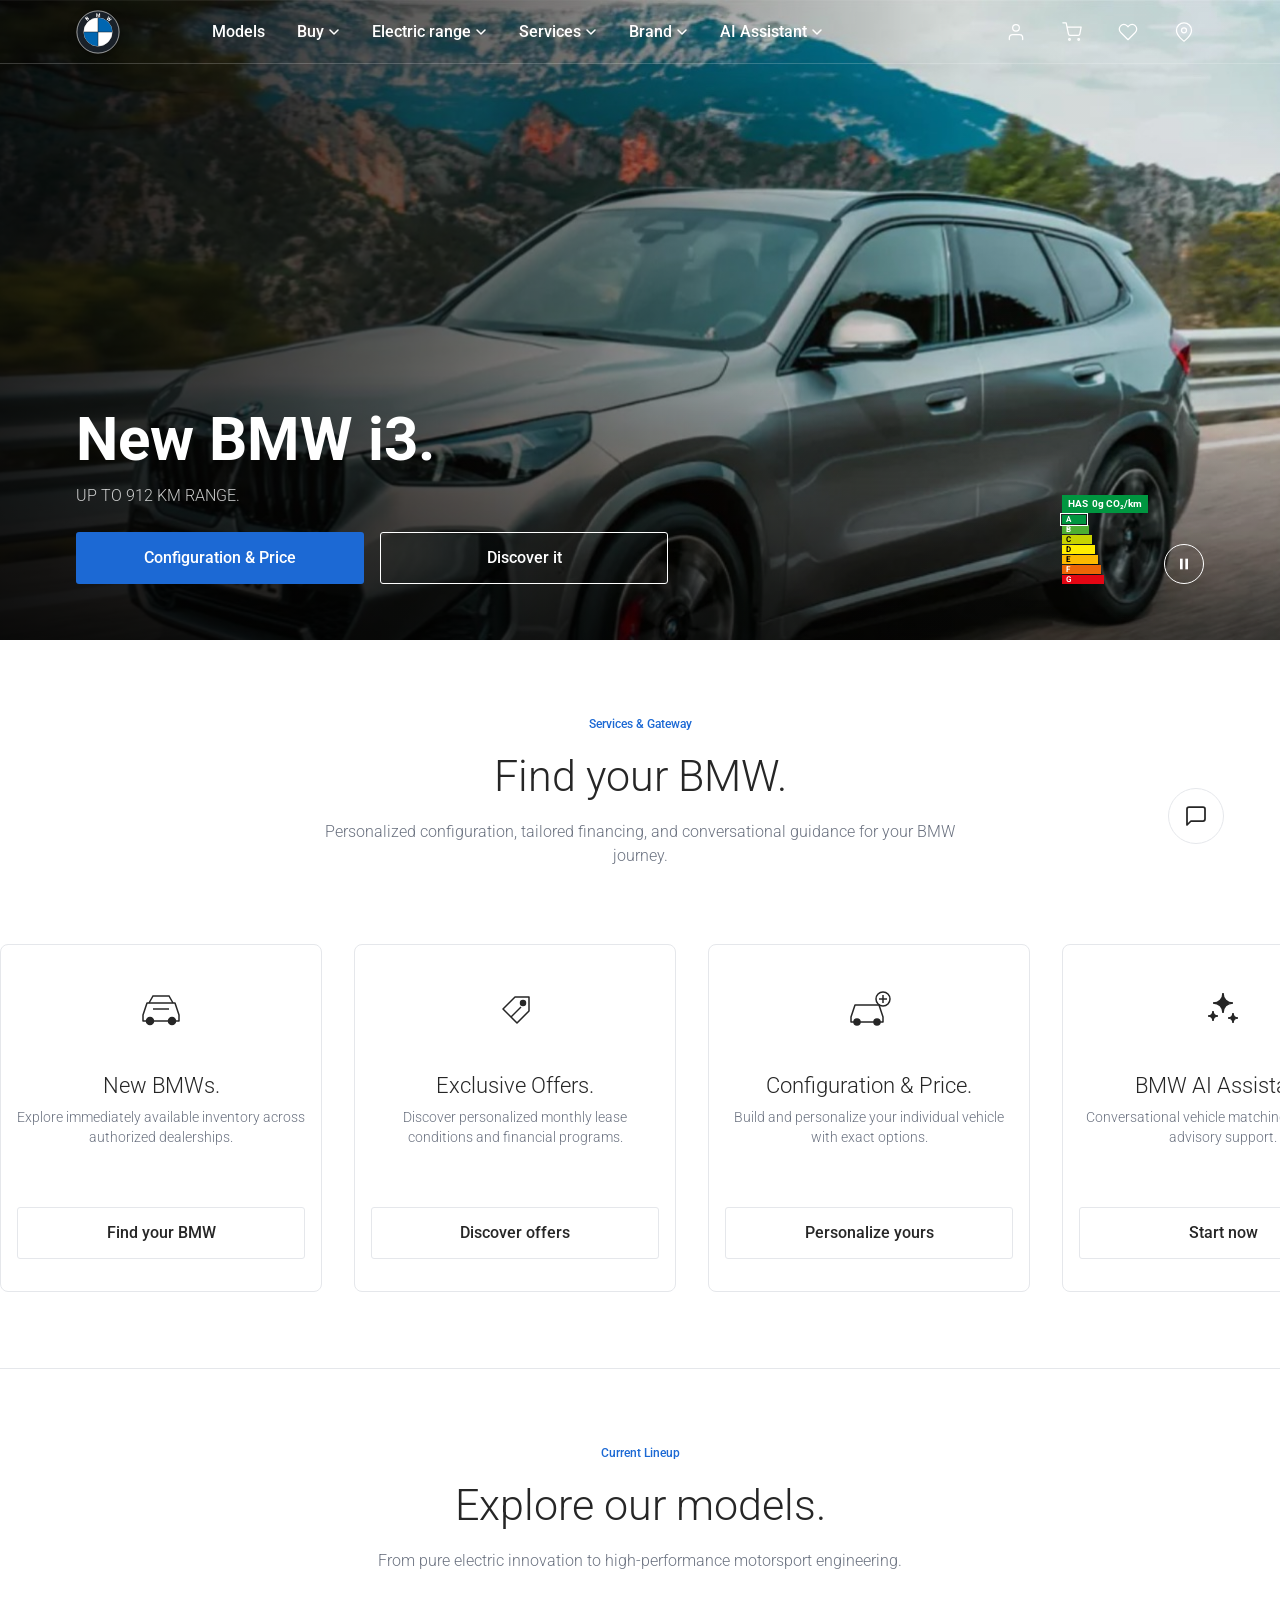
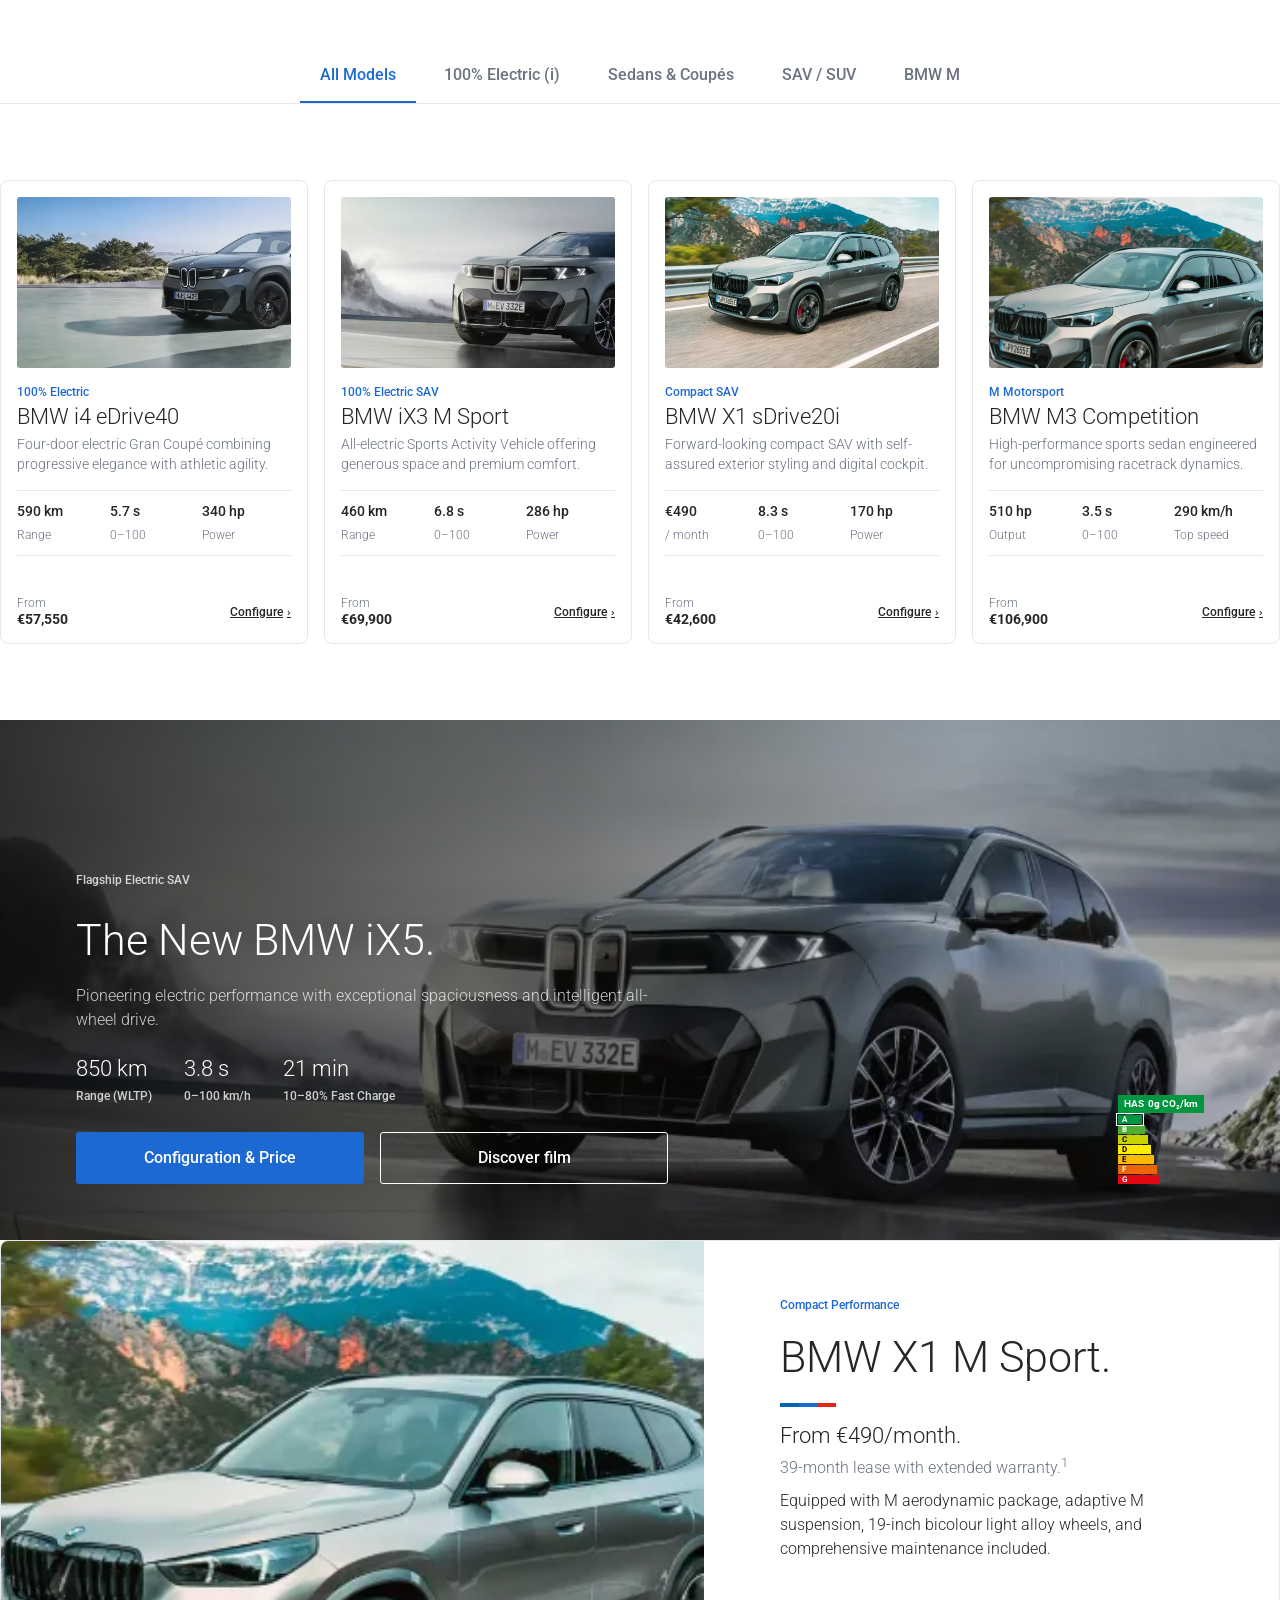
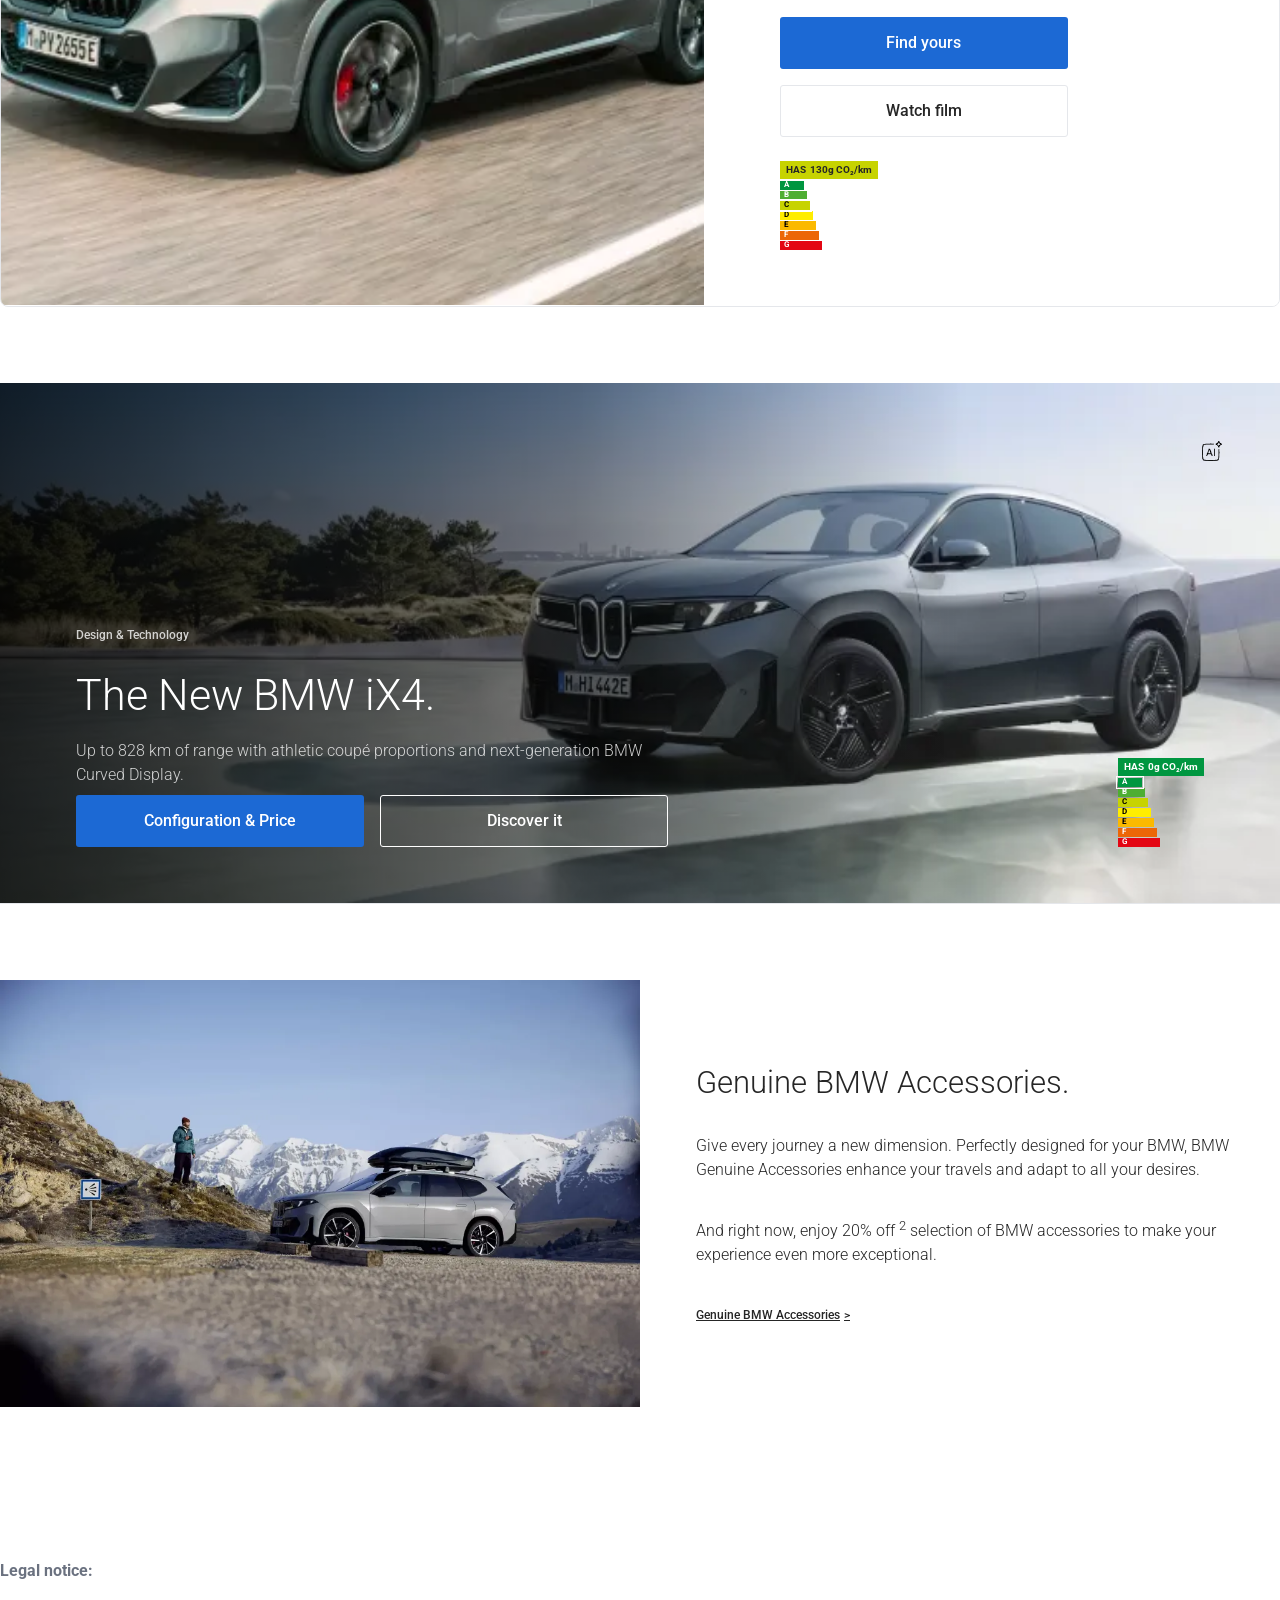
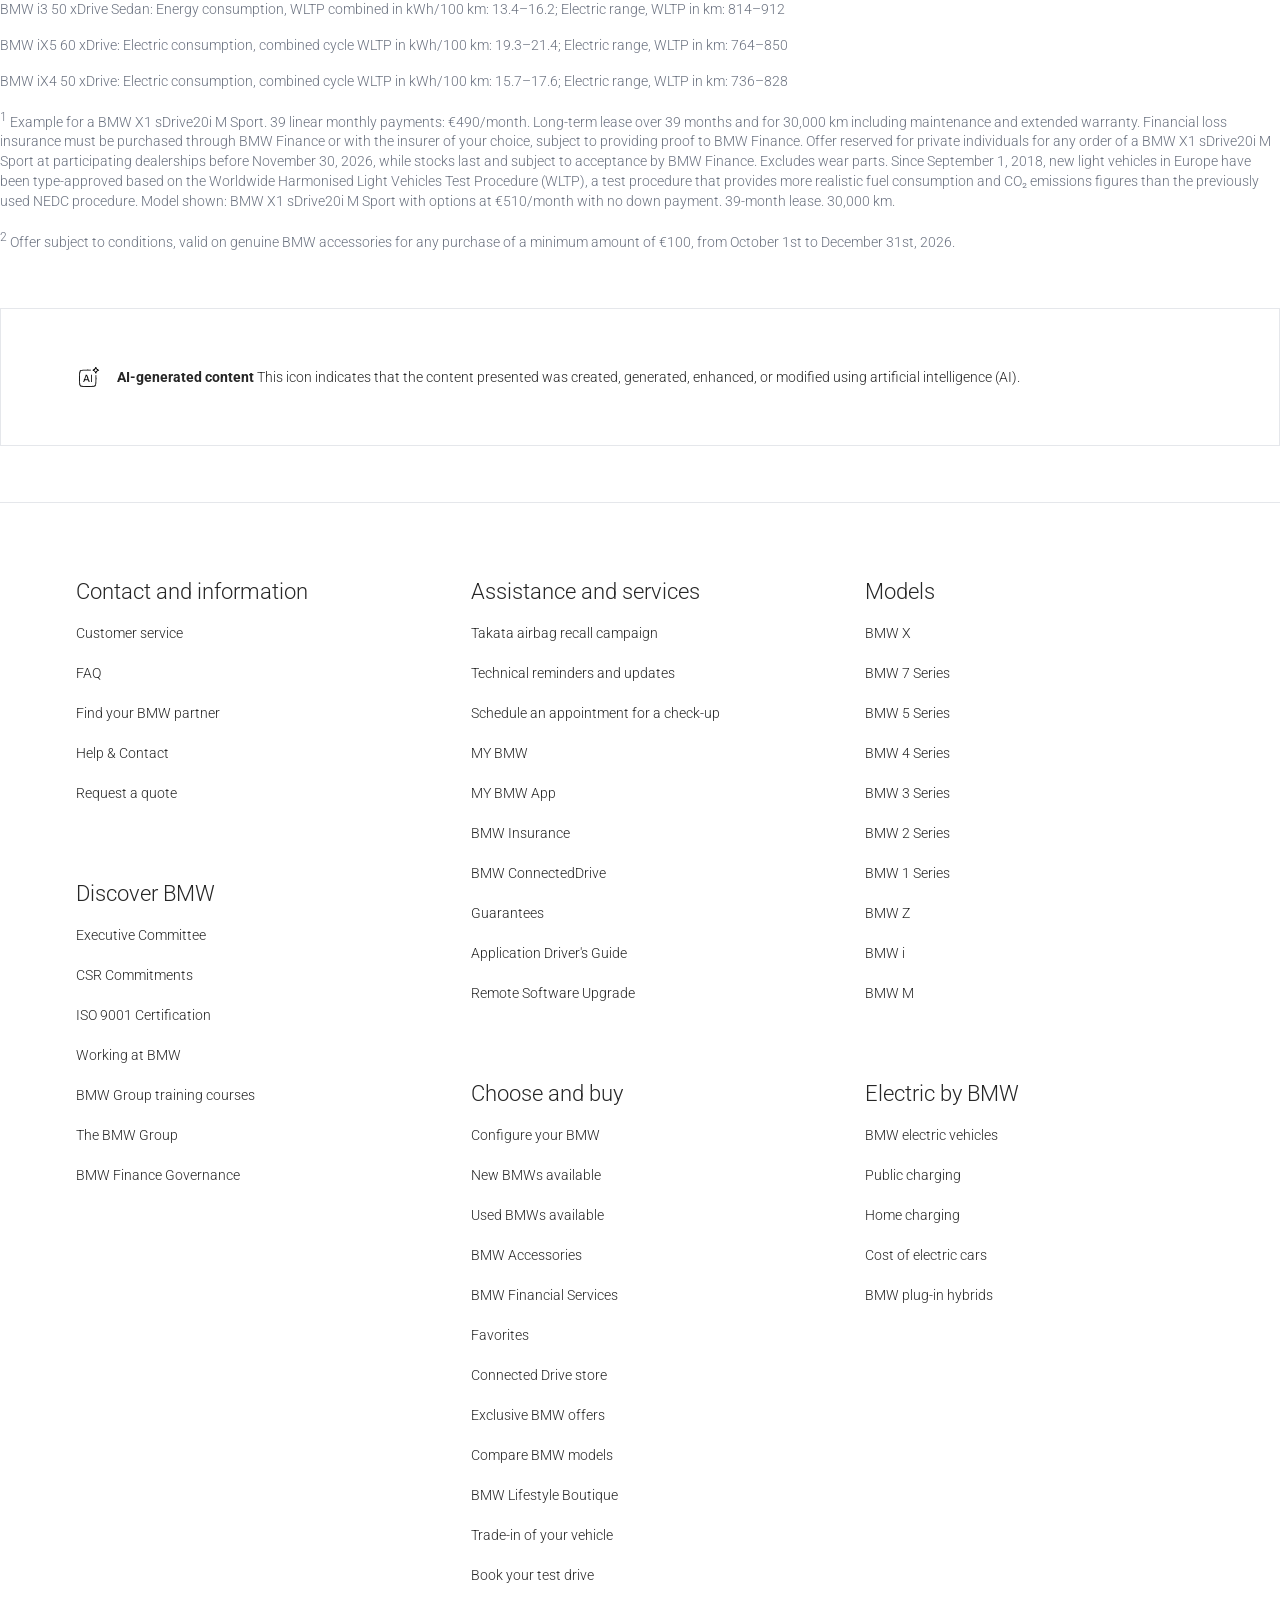
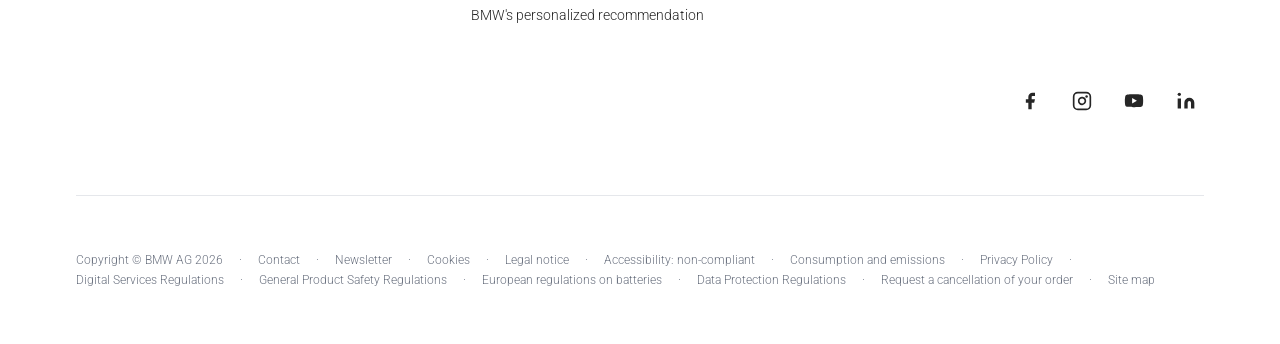
==== commit 964a7b47: "Apply BMW UK Digital design system: typography, colors, components, and layout tokens" ====
--- a/index.html
+++ b/index.html
@@ -8,10 +8,10 @@
   <meta name="description"
     content="Welcome to the official BMW France website: Explore premium vehicles, exclusive offers, electric mobility, and innovative technologies.">
 
-  <!-- Preconnect and Google Font (Inter weights 300, 400, 700 for BMW Type Next Latin fallback) -->
+  <!-- Preconnect and Google Font (Roboto weights 300, 500, 700 fallback for bmwTypeNextWeb) -->
   <link rel="preconnect" href="https://fonts.googleapis.com">
   <link rel="preconnect" href="https://fonts.gstatic.com" crossorigin>
-  <link href="https://fonts.googleapis.com/css2?family=Inter:wght@300;400;700&display=swap" rel="stylesheet">
+  <link href="https://fonts.googleapis.com/css2?family=Roboto:wght@300;500;700&display=swap" rel="stylesheet">
 
   <!-- Preload Critical Hero Poster Asset -->
   <link rel="preload" as="image" href="./assets/hero.jpg">
@@ -43,7 +43,7 @@
             <path d="M18 50 A32 32 0 0 1 50 18 L50 50 Z" fill="#ffffff" />
             <line x1="50" y1="18" x2="50" y2="82" stroke="#1a2129" stroke-width="1.2" />
             <line x1="18" y1="50" x2="82" y2="50" stroke="#1a2129" stroke-width="1.2" />
-            <g fill="#ffffff" font-family="'BMW Type Next Latin', 'Inter', system-ui, sans-serif" font-size="12"
+            <g fill="#ffffff" font-family="'bmwTypeNextWeb', 'Roboto', system-ui, sans-serif" font-size="12"
               font-weight="700" text-anchor="middle">
               <text x="50" y="15" transform="rotate(-40 50 50)">B</text>
               <text x="50" y="15">M</text>
@@ -551,8 +551,8 @@
             <a href="https://configure.bmw.fr/fr_FR/configure" class="btn btn--primary" rel="noopener">Configuration &
               Price</a>
             <a href="https://www.bmw.fr/fr/tous-les-modeles/3-series/berline/bmw-i3-berline.html"
-              class="btn btn--outline-light" data-video-src="./assets/bmw-video-1.mp4"
-              data-video-title="BMW Cinematic Film" rel="noopener">Discover it</a>
+              class="btn btn--outline-light" data-video-src="./assets/hero.mp4"
+              data-video-title="New BMW i3 Presentation" rel="noopener">Discover it</a>
           </div>
         </div>
 
@@ -837,8 +837,8 @@
          ======================================================================= -->
     <article class="model-banner" aria-label="The New BMW iX5 Spotlight">
       <video class="model-banner__video" autoplay loop muted playsinline poster="./assets/ix5.jpg"
-        aria-label="BMW iX5 feature video">
-        <source src="./assets/bmw-video-2.mp4" type="video/mp4">
+        aria-label="The New BMW iX5 feature video">
+        <source src="./assets/ix5-video.mp4" type="video/mp4">
       </video>
       <div class="model-banner__overlay" aria-hidden="true"></div>
 
@@ -866,7 +866,7 @@
 
           <div class="btn-group">
             <a href="https://configure.bmw.fr/fr_FR/configure" class="btn btn--primary" rel="noopener">Configuration & Price</a>
-            <button type="button" class="btn btn--outline-light" data-video-src="./assets/bmw-video-2.mp4" data-video-title="BMW iX5 Feature Film">Discover film</button>
+            <button type="button" class="btn btn--outline-light" data-video-src="./assets/ix5-video.mp4" data-video-title="The New BMW iX5 Feature Film">Discover film</button>
           </div>
         </div>
 
@@ -942,8 +942,8 @@
          ======================================================================= -->
     <article class="model-banner" aria-label="The New BMW iX4">
       <video class="model-banner__video" autoplay loop muted playsinline poster="./assets/ix4.jpg"
-        aria-label="BMW iX4 design video">
-        <source src="./assets/bmw-video-3.mp4" type="video/mp4">
+        aria-label="The New BMW iX4 design video">
+        <source src="./assets/ix4-video.mp4" type="video/mp4">
       </video>
       <div class="model-banner__overlay" aria-hidden="true"></div>
 
@@ -960,7 +960,7 @@
 
           <div class="btn-group">
             <a href="https://configure.bmw.fr/fr_FR/configure" class="btn btn--primary" rel="noopener">Configuration & Price</a>
-            <button type="button" class="btn btn--outline-light" data-video-src="./assets/bmw-video-3.mp4" data-video-title="BMW Design & Interior Experience">Discover it</button>
+            <button type="button" class="btn btn--outline-light" data-video-src="./assets/ix4-video.mp4" data-video-title="The New BMW iX4 Feature Film">Discover it</button>
           </div>
         </div>
 
--- a/css/style.css
+++ b/css/style.css
@@ -1,60 +1,64 @@
 /* ==========================================================================
-   BMW Corporate Design System - CSS Stylesheet
-   Strict adherence to BMW-design-analysis Design System Specification
+   BMW UK Digital Design System - CSS Stylesheet
+   Strict adherence to BMW UK Digital Design System Specification
    ========================================================================== */
 
 /* --------------------------------------------------------------------------
    0. Design Tokens & CSS Custom Properties
    -------------------------------------------------------------------------- */
 :root {
-  /* Colors - Brand & Accent */
-  --color-primary: #1c69d4;
-  --color-primary-active: #0653b6;
-  --color-primary-disabled: #d6d6d6;
+  /* Colors - BMW UK Digital */
+  --color-primary: #1C69D4;
+  --color-primary-active: #1557B0;
+  --color-primary-disabled: #E5E7EB;
+  --color-secondary: #262626;
+  --color-tertiary: #E5E7EB;
+  --color-neutral: #FFFFFF;
+  --color-surface: #FFFFFF;
+  --color-on-surface: #262626;
+  --color-background: #FFFFFF;
+  --color-border: #E5E7EB;
+  --color-inverse-surface: #000000;
+  --color-inverse-on-surface: #FFFFFF;
+  --color-muted: #6B7280;
+  --color-accent-soft: #DCE9FA;
+  --color-overlay: #000000CC;
+  --color-error: #D92D20;
+
+  /* Colors - Semantic & Compatibility Aliases */
   --color-cta: var(--color-primary);
   --color-cta-hover: var(--color-primary-active);
-
-  /* Colors - Typography & Ink */
-  --color-ink: #262626;
-  --color-heading: var(--color-ink);
-  --color-body: #3c3c3c;
-  --color-body-strong: #1a1a1a;
-  --color-muted: #6b6b6b;
-  --color-muted-soft: #9a9a9a;
+  --color-ink: var(--color-on-surface);
+  --color-heading: var(--color-on-surface);
+  --color-body: var(--color-on-surface);
+  --color-body-strong: var(--color-secondary);
+  --color-muted-soft: var(--color-muted);
   --color-placeholder: var(--color-muted);
-  --color-disabled: var(--color-muted-soft);
-  --color-link: var(--color-ink);
-
-  /* Colors - Surfaces & Backgrounds */
-  --color-canvas: #ffffff;
-  --color-white: #ffffff;
-  --color-black: #000000;
-  --color-surface-soft: #f7f7f7;
-  --color-surface-card: #fafafa;
-  --color-surface-strong: #ebebeb;
-  --color-surface-dark: #1a2129;
-  --color-surface-dark-elevated: #262e38;
-  --color-surface-light: var(--color-surface-soft);
-
-  /* Colors - Hairlines & Borders */
-  --color-hairline: #e6e6e6;
-  --color-hairline-strong: #cccccc;
-  --color-border: var(--color-hairline);
-
-  /* Colors - On Dark / On Primary */
-  --color-on-primary: #ffffff;
-  --color-on-dark: #ffffff;
-  --color-on-dark-soft: #bbbbbb;
+  --color-disabled: var(--color-muted);
+  --color-link: var(--color-on-surface);
+  --color-canvas: var(--color-background);
+  --color-white: var(--color-neutral);
+  --color-black: var(--color-inverse-surface);
+  --color-surface-soft: var(--color-surface);
+  --color-surface-card: var(--color-surface);
+  --color-surface-strong: var(--color-tertiary);
+  --color-surface-dark: var(--color-inverse-surface);
+  --color-surface-dark-elevated: var(--color-secondary);
+  --color-surface-light: var(--color-surface);
+  --color-hairline: var(--color-border);
+  --color-hairline-strong: var(--color-border);
+  --color-on-primary: var(--color-neutral);
+  --color-on-dark: var(--color-inverse-on-surface);
+  --color-on-dark-soft: rgba(255, 255, 255, 0.78);
 
   /* Colors - M Motorsport Tricolor Stripe */
   --color-m-blue-light: #0066b1;
-  --color-m-blue-dark: #1c69d4;
+  --color-m-blue-dark: #1C69D4;
   --color-m-red: #e22718;
 
   /* Colors - Semantic */
   --color-success: #22c55e;
   --color-warning: #f59e0b;
-  --color-error: #dc2626;
 
   /* Energy scale A-G */
   --energy-a: #009640;
@@ -66,114 +70,158 @@
   --energy-g: #e30613;
 
   /* Typography Stack */
-  --font-family: 'BMW Type Next Latin', Inter, system-ui, -apple-system, BlinkMacSystemFont, 'Segoe UI', Roboto, sans-serif;
-  --font-weight-light: 300;   /* Light 300 body + secondary copy */
-  --font-weight-regular: 400; /* Regular 400 caption + nav-link only */
-  --font-weight-bold: 700;    /* Heavy 700 display + button + nav */
-  --font-weight-medium: 700;  /* Standardized to 700 per design system specs (500 is absent) */
-
-  /* Type Scale Tokens */
-  --type-display-xl-size: 64px;
-  --type-display-xl-lh: 1.05;
-  --type-display-xl-ls: 0;
-
-  --type-display-lg-size: 48px;
-  --type-display-lg-lh: 1.1;
-  --type-display-lg-ls: 0;
-
-  --type-display-md-size: 32px;
-  --type-display-md-lh: 1.15;
-  --type-display-md-ls: 0;
-
-  --type-display-sm-size: 24px;
-  --type-display-sm-lh: 1.25;
-  --type-display-sm-ls: 0;
-
-  --type-title-lg-size: 20px;
-  --type-title-lg-lh: 1.3;
-  --type-title-lg-ls: 0;
-
-  --type-title-md-size: 18px;
-  --type-title-md-lh: 1.4;
-  --type-title-md-ls: 0;
-
-  --type-title-sm-size: 16px;
-  --type-title-sm-lh: 1.4;
-  --type-title-sm-ls: 0;
+  --font-family: 'bmwTypeNextWeb', Roboto, system-ui, -apple-system, BlinkMacSystemFont, 'Segoe UI', sans-serif;
+  --font-weight-light: 300;
+  --font-weight-regular: 300;
+  --font-weight-medium: 500;
+  --font-weight-bold: 700;
+
+  /* Type Scale Tokens - BMW UK Digital */
+  --type-headline-display-size: 60px;
+  --type-headline-display-lh: 72px;
+  --type-headline-display-weight: 700;
+  --type-headline-display-ls: 0px;
+
+  --type-headline-lg-size: 43px;
+  --type-headline-lg-lh: 72px;
+  --type-headline-lg-weight: 300;
+  --type-headline-lg-ls: 0px;
+
+  --type-headline-md-size: 31px;
+  --type-headline-md-lh: 38px;
+  --type-headline-md-weight: 300;
+  --type-headline-md-ls: 0px;
+
+  --type-headline-sm-size: 22px;
+  --type-headline-sm-lh: 26px;
+  --type-headline-sm-weight: 300;
+  --type-headline-sm-ls: 0px;
+
+  --type-body-lg-size: 18px;
+  --type-body-lg-lh: 28px;
+  --type-body-lg-weight: 300;
+  --type-body-lg-ls: 0px;
 
   --type-body-md-size: 16px;
-  --type-body-md-lh: 1.55;
-  --type-body-md-ls: 0;
+  --type-body-md-lh: 24px;
+  --type-body-md-weight: 300;
+  --type-body-md-ls: 0px;
 
   --type-body-sm-size: 14px;
-  --type-body-sm-lh: 1.55;
-  --type-body-sm-ls: 0;
+  --type-body-sm-lh: 20px;
+  --type-body-sm-weight: 300;
+  --type-body-sm-ls: 0px;
+
+  --type-label-lg-size: 16px;
+  --type-label-lg-lh: 24px;
+  --type-label-lg-weight: 500;
+  --type-label-lg-ls: 0px;
+
+  --type-label-md-size: 12px;
+  --type-label-md-lh: 16px;
+  --type-label-md-weight: 500;
+  --type-label-md-ls: 0px;
+
+  --type-label-sm-size: 12px;
+  --type-label-sm-lh: 16px;
+  --type-label-sm-weight: 500;
+  --type-label-sm-ls: 0px;
 
   --type-caption-size: 12px;
-  --type-caption-lh: 1.4;
-  --type-caption-ls: 0.5px;
-
-  --type-label-uppercase-size: 13px;
-  --type-label-uppercase-lh: 1.3;
-  --type-label-uppercase-ls: 1.5px;
-
-  --type-button-size: 14px;
-  --type-button-lh: 1.0;
-  --type-button-ls: 0.5px;
-
-  --type-nav-link-size: 14px;
-  --type-nav-link-lh: 1.4;
-  --type-nav-link-ls: 0.3px;
-
-  /* Aliases */
-  --type-heading-size: var(--type-display-xl-size);
-  --type-heading-lh: var(--type-display-xl-lh);
-  --type-sec-heading-size: var(--type-display-lg-size);
-  --type-sec-heading-lh: var(--type-display-lg-lh);
-  --type-subheading-size: var(--type-title-md-size);
-  --type-subheading-lh: var(--type-title-md-lh);
+  --type-caption-lh: 16px;
+  --type-caption-weight: 300;
+  --type-caption-ls: 0px;
+
+  /* Compatibility Aliases */
+  --type-display-xl-size: var(--type-headline-display-size);
+  --type-display-xl-lh: var(--type-headline-display-lh);
+  --type-display-xl-ls: var(--type-headline-display-ls);
+
+  --type-display-lg-size: var(--type-headline-lg-size);
+  --type-display-lg-lh: var(--type-headline-lg-lh);
+  --type-display-lg-ls: var(--type-headline-lg-ls);
+
+  --type-display-md-size: var(--type-headline-md-size);
+  --type-display-md-lh: var(--type-headline-md-lh);
+  --type-display-md-ls: var(--type-headline-md-ls);
+
+  --type-display-sm-size: var(--type-headline-sm-size);
+  --type-display-sm-lh: var(--type-headline-sm-lh);
+  --type-display-sm-ls: var(--type-headline-sm-ls);
+
+  --type-title-lg-size: var(--type-headline-sm-size);
+  --type-title-lg-lh: var(--type-headline-sm-lh);
+  --type-title-lg-ls: var(--type-headline-sm-ls);
+
+  --type-title-md-size: var(--type-body-lg-size);
+  --type-title-md-lh: var(--type-body-lg-lh);
+  --type-title-md-ls: var(--type-body-lg-ls);
+
+  --type-title-sm-size: var(--type-body-md-size);
+  --type-title-sm-lh: var(--type-body-md-lh);
+  --type-title-sm-ls: var(--type-body-md-ls);
+
+  --type-label-uppercase-size: var(--type-label-md-size);
+  --type-label-uppercase-lh: var(--type-label-md-lh);
+  --type-label-uppercase-ls: 0px;
+
+  --type-button-size: var(--type-label-lg-size);
+  --type-button-lh: var(--type-label-lg-lh);
+  --type-button-ls: 0px;
+
+  --type-nav-link-size: var(--type-label-lg-size);
+  --type-nav-link-lh: var(--type-label-lg-lh);
+  --type-nav-link-ls: 0px;
+
+  --type-heading-size: var(--type-headline-display-size);
+  --type-heading-lh: var(--type-headline-display-lh);
+  --type-sec-heading-size: var(--type-headline-lg-size);
+  --type-sec-heading-lh: var(--type-headline-lg-lh);
+  --type-subheading-size: var(--type-body-lg-size);
+  --type-subheading-lh: var(--type-body-lg-lh);
   --type-body-size: var(--type-body-md-size);
-  --type-body-lh: 24.8px;
-  --type-btn-size: var(--type-button-size);
-  --type-btn-lh: var(--type-button-lh);
+  --type-body-lh: var(--type-body-md-lh);
+  --type-btn-size: var(--type-label-lg-size);
+  --type-btn-lh: var(--type-label-lg-lh);
   --type-small-size: var(--type-body-sm-size);
-  --type-small-lh: 21.7px;
-
-  /* Spacing Scale (8px base) */
+  --type-small-lh: var(--type-body-sm-lh);
+
+  /* Spacing Scale - BMW UK Digital */
+  --space-xs: 8px;
+  --space-sm: 16px;
+  --space-md: 32px;
+  --space-lg: 56px;
+  --space-xl: 76px;
+  --space-section: var(--space-xl);
+
+  /* Spacing Aliases for codebase compatibility */
   --space-xxs: 4px;
-  --space-xs: 8px;
-  --space-sm: 12px;
-  --space-md: 16px;
-  --space-lg: 24px;
-  --space-xl: 32px;
-  --space-xxl: 48px;
-  --space-section: 80px;
-
-  /* Aliases for codebase compatibility */
-  --space-4: var(--space-xxs);
-  --space-12: var(--space-sm);
-  --space-24: var(--space-lg);
-  --space-32: var(--space-xl);
+  --space-4: 4px;
+  --space-12: 12px;
+  --space-24: 24px;
+  --space-32: var(--space-md);
   --space-40: 40px;
-  --space-48: var(--space-xxl);
-  --space-84: var(--space-section);
-  --space-96: var(--space-section);
-
-  /* Shapes: 0px rectangular for everything, 50% for circular icon buttons */
+  --space-48: 48px;
+  --space-xxl: var(--space-lg);
+  --space-84: var(--space-xl);
+  --space-96: var(--space-xl);
+
+  /* Shapes - BMW UK Digital */
   --rounded-none: 0px;
-  --rounded-xs: 2px;
-  --rounded-sm: 4px;
+  --rounded-xs: 3px;
+  --rounded-sm: 3px;
   --rounded-md: 8px;
   --rounded-lg: 12px;
+  --rounded-xl: 16px;
   --rounded-pill: 9999px;
   --rounded-full: 9999px;
-  --radius-btn: var(--rounded-none);
+  --radius-btn: var(--rounded-sm);
   --radius-circle: 50%;
 
   /* Hairlines & Focus */
   --focus-ring: 0 0 0 2px var(--color-primary);
-  --shadow-outline-dark: inset 0 0 0 1px var(--color-on-dark);
-  --shadow-outline-light: inset 0 0 0 1px var(--color-hairline-strong);
+  --shadow-outline-dark: inset 0 0 0 1px var(--color-inverse-on-surface);
+  --shadow-outline-light: inset 0 0 0 1px var(--color-border);
   --shadow-popover: none;
 
   /* Layout Dimensions */
@@ -284,11 +332,10 @@
 .section-eyebrow {
   display: block;
   font-family: var(--font-family);
-  font-size: var(--type-label-uppercase-size);
-  font-weight: var(--font-weight-bold);
-  line-height: var(--type-label-uppercase-lh);
-  letter-spacing: var(--type-label-uppercase-ls);
-  text-transform: uppercase;
+  font-size: var(--type-label-md-size);
+  font-weight: var(--type-label-md-weight);
+  line-height: var(--type-label-md-lh);
+  letter-spacing: var(--type-label-md-ls);
   margin-bottom: var(--space-xs);
 }
 
@@ -317,15 +364,16 @@
   align-items: center;
   justify-content: center;
   gap: var(--space-xs);
-  padding: 14px 32px;
-  height: 48px;
+  padding: 18px 12px;
+  min-width: 288px;
+  height: 52px;
   box-sizing: border-box;
   font-family: var(--font-family);
-  font-weight: var(--font-weight-bold);
-  font-size: var(--type-button-size);
-  line-height: var(--type-button-lh);
-  letter-spacing: var(--type-button-ls);
-  border-radius: var(--rounded-none);
+  font-weight: var(--type-label-lg-weight);
+  font-size: var(--type-label-lg-size);
+  line-height: var(--type-label-lg-lh);
+  letter-spacing: var(--type-label-lg-ls);
+  border-radius: var(--rounded-sm);
   border: none;
   text-decoration: none;
   cursor: pointer;
@@ -335,11 +383,11 @@
               border-color var(--duration-fast) var(--ease);
 }
 
-/* Button Primary (BMW Corporate Blue #1c69d4, 0px radius, 48px height) */
+/* Button Primary (BMW Blue #1C69D4, 3px radius, 52px height, 288px min-width) */
 .btn--primary,
 .button-primary {
   background-color: var(--color-primary);
-  color: var(--color-on-primary);
+  color: var(--color-neutral);
   border: none;
 }
 
@@ -347,7 +395,7 @@
   .btn--primary:hover,
   .button-primary:hover {
     background-color: var(--color-primary-active);
-    color: var(--color-on-primary);
+    color: var(--color-neutral);
   }
 }
 
@@ -363,54 +411,55 @@
   cursor: not-allowed;
 }
 
-/* Button Secondary On Dark (Transparent, 1px white border, 0px radius) */
+/* Button Secondary On Dark (Transparent, 1px white border, 3px radius) */
 .btn--outline-light,
 .button-secondary-on-dark {
   background-color: transparent;
-  color: var(--color-on-dark);
-  border: 1px solid var(--color-on-dark);
-  padding: 13px 31px;
+  color: var(--color-inverse-on-surface);
+  border: 1px solid var(--color-inverse-on-surface);
+  padding: 17px 12px;
 }
 
 @media (hover: hover) and (pointer: fine) {
   .btn--outline-light:hover,
   .button-secondary-on-dark:hover {
     background-color: rgba(255, 255, 255, 0.15);
-    color: var(--color-on-dark);
-  }
-}
-
-/* Button Secondary Light / Outline Dark (White canvas, 1px hairline-strong, 0px radius) */
+    color: var(--color-inverse-on-surface);
+  }
+}
+
+/* Button Secondary Light / Outline Dark (White surface, 1px border, 3px radius) */
 .btn--outline-dark,
 .btn--secondary,
 .button-secondary {
-  background-color: var(--color-canvas);
-  color: var(--color-ink);
-  border: 1px solid var(--color-hairline-strong);
-  padding: 13px 31px;
+  background-color: var(--color-surface);
+  color: var(--color-on-surface);
+  border: 1px solid var(--color-border);
+  padding: 17px 12px;
 }
 
 @media (hover: hover) and (pointer: fine) {
   .btn--outline-dark:hover,
   .btn--secondary:hover,
   .button-secondary:hover {
-    background-color: var(--color-surface-soft);
-    border-color: var(--color-ink);
-    color: var(--color-ink);
-  }
-}
-
-/* Button Text Link (Inline UPPERCASE letter-spaced link) */
+    background-color: var(--color-accent-soft);
+    border-color: var(--color-primary);
+    color: var(--color-on-surface);
+  }
+}
+
+/* Button Tertiary / Text Link (Transparent, label-md 500, no padding, underlined) */
 .button-text-link,
 .btn-text-link {
   background-color: transparent;
-  color: var(--color-ink);
+  color: var(--color-on-surface);
   font-family: var(--font-family);
-  font-size: var(--type-label-uppercase-size);
-  font-weight: var(--font-weight-bold);
-  line-height: var(--type-label-uppercase-lh);
-  letter-spacing: var(--type-label-uppercase-ls);
-  text-transform: uppercase;
+  font-size: var(--type-label-md-size);
+  font-weight: var(--type-label-md-weight);
+  line-height: var(--type-label-md-lh);
+  letter-spacing: var(--type-label-md-ls);
+  padding: 0;
+  text-decoration: underline;
   display: inline-flex;
   align-items: center;
   gap: var(--space-xxs);
@@ -421,6 +470,50 @@
 .button-text-link:hover,
 .btn-text-link:hover {
   color: var(--color-primary);
+}
+
+/* Input & Chip Components - BMW UK Digital */
+.text-input {
+  background-color: var(--color-surface);
+  color: var(--color-on-surface);
+  border: 1px solid var(--color-border);
+  border-radius: var(--rounded-sm);
+  padding: 16px;
+  font-family: var(--font-family);
+  font-size: var(--type-body-md-size);
+  font-weight: var(--type-body-md-weight);
+  line-height: var(--type-body-md-lh);
+  transition: border-color var(--duration-fast) var(--ease);
+}
+
+.text-input:focus {
+  outline: none;
+  border-color: var(--color-primary);
+}
+
+.chip,
+.filter-chip {
+  display: inline-flex;
+  align-items: center;
+  gap: var(--space-xs);
+  background-color: var(--color-surface);
+  color: var(--color-on-surface);
+  border: 1px solid var(--color-border);
+  border-radius: var(--rounded-full);
+  padding: 8px 12px;
+  font-family: var(--font-family);
+  font-size: var(--type-label-md-size);
+  font-weight: var(--type-label-md-weight);
+  line-height: var(--type-label-md-lh);
+  cursor: pointer;
+  transition: background-color var(--duration-fast) var(--ease),
+              border-color var(--duration-fast) var(--ease);
+}
+
+.chip:hover,
+.filter-chip:hover {
+  background-color: var(--color-accent-soft);
+  border-color: var(--color-primary);
 }
 
 /* Standard inline text link */
@@ -625,11 +718,11 @@
   padding: 0 var(--space-sm);
   height: var(--header-height);
   font-family: var(--font-family);
-  font-size: var(--type-nav-link-size);
-  font-weight: var(--font-weight-regular);
-  line-height: var(--type-nav-link-lh);
-  letter-spacing: var(--type-nav-link-ls);
-  color: var(--color-on-dark);
+  font-size: var(--type-label-lg-size);
+  font-weight: var(--type-label-lg-weight);
+  line-height: var(--type-label-lg-lh);
+  letter-spacing: var(--type-label-lg-ls);
+  color: var(--color-inverse-on-surface);
   background: transparent;
   border: none;
   cursor: pointer;
@@ -638,7 +731,7 @@
 
 .header--scrolled .nav__link,
 .header--scrolled .nav__btn {
-  color: var(--color-ink);
+  color: var(--color-on-surface);
 }
 
 @media (hover: hover) and (pointer: fine) {
@@ -738,11 +831,11 @@
   top: var(--header-height);
   right: 15%;
   width: 440px;
-  background-color: var(--color-canvas);
-  border-radius: var(--rounded-none);
-  border: 1px solid var(--color-hairline-strong);
+  background-color: var(--color-surface);
+  border-radius: var(--rounded-md);
+  border: 1px solid var(--color-border);
   box-shadow: none;
-  padding: var(--space-xl);
+  padding: var(--space-md);
   opacity: 0;
   visibility: hidden;
   transform: translateY(6px);
@@ -940,11 +1033,10 @@
 }
 
 .mobile-nav__sub-title {
-  font-size: var(--type-caption-size);
-  font-weight: var(--font-weight-bold);
+  font-size: var(--type-label-md-size);
+  font-weight: var(--type-label-md-weight);
   color: var(--color-muted);
-  text-transform: uppercase;
-  letter-spacing: var(--type-caption-ls);
+  letter-spacing: var(--type-label-md-ls);
   margin-bottom: var(--space-xs);
 }
 
@@ -962,7 +1054,7 @@
   left: 0;
   width: 100%;
   height: 100%;
-  background: rgba(26, 33, 41, 0.7);
+  background: var(--color-overlay);
   opacity: 0;
   visibility: hidden;
   transition: opacity var(--duration-normal) var(--ease),
@@ -1015,8 +1107,8 @@
   left: 0;
   width: 100%;
   height: 100%;
-  background: linear-gradient(90deg, rgba(26, 33, 41, 0.88) 0%, rgba(26, 33, 41, 0.55) 45%, rgba(26, 33, 41, 0.08) 75%),
-              linear-gradient(0deg, rgba(26, 33, 41, 0.65) 0%, rgba(26, 33, 41, 0) 40%);
+  background: linear-gradient(90deg, rgba(0, 0, 0, 0.80) 0%, rgba(0, 0, 0, 0.45) 45%, rgba(0, 0, 0, 0.08) 75%),
+              linear-gradient(0deg, rgba(0, 0, 0, 0.65) 0%, rgba(0, 0, 0, 0) 40%);
   z-index: 2;
   pointer-events: none;
 }
@@ -1028,7 +1120,7 @@
   display: flex;
   align-items: flex-end;
   justify-content: space-between;
-  padding: 0 var(--space-section) var(--space-xxl) var(--space-section);
+  padding: 0 var(--space-section) var(--space-lg) var(--space-section);
 }
 
 .hero__text-block {
@@ -1038,20 +1130,19 @@
 }
 
 .hero__title {
-  font-size: var(--type-display-xl-size);
-  line-height: var(--type-display-xl-lh);
-  font-weight: var(--font-weight-bold);
-  letter-spacing: var(--type-display-xl-ls);
-  color: var(--color-on-dark);
+  font-size: var(--type-headline-display-size);
+  line-height: var(--type-headline-display-lh);
+  font-weight: var(--type-headline-display-weight);
+  letter-spacing: var(--type-headline-display-ls);
+  color: var(--color-inverse-on-surface);
 }
 
 .hero__subtitle {
   font-size: var(--type-body-md-size);
   line-height: var(--type-body-md-lh);
-  font-weight: var(--font-weight-bold);
+  font-weight: var(--type-body-md-weight);
   color: var(--color-on-dark-soft);
-  text-transform: uppercase;
-  letter-spacing: 1.5px;
+  letter-spacing: var(--type-body-md-ls);
   margin-bottom: var(--space-sm);
 }
 
@@ -1099,18 +1190,18 @@
 }
 
 .find-bmw__heading {
-  font-size: var(--type-display-lg-size);
-  line-height: var(--type-display-lg-lh);
-  font-weight: var(--font-weight-bold);
-  letter-spacing: var(--type-display-lg-ls);
-  color: var(--color-ink);
+  font-size: var(--type-headline-lg-size);
+  line-height: var(--type-headline-lg-lh);
+  font-weight: var(--type-headline-lg-weight);
+  letter-spacing: var(--type-headline-lg-ls);
+  color: var(--color-on-surface);
   margin-bottom: var(--space-xs);
 }
 
 .find-bmw__grid {
   display: grid;
   grid-template-columns: repeat(4, 1fr);
-  gap: var(--space-lg);
+  gap: var(--space-md);
   align-items: stretch;
 }
 
@@ -1119,17 +1210,17 @@
   flex-direction: column;
   align-items: center;
   justify-content: space-between;
-  padding: var(--space-xl) var(--space-lg);
-  background-color: var(--color-canvas);
-  border-radius: var(--rounded-none);
-  border: 1px solid var(--color-hairline);
+  padding: var(--space-md) var(--space-sm);
+  background-color: var(--color-surface);
+  border-radius: var(--rounded-md);
+  border: 1px solid var(--color-border);
   transition: border-color var(--duration-fast) var(--ease),
               background-color var(--duration-fast) var(--ease);
 }
 
 .find-bmw__item:hover {
-  border-color: var(--color-hairline-strong);
-  background-color: var(--color-surface-card);
+  border-color: var(--color-primary);
+  background-color: var(--color-surface);
 }
 
 .find-bmw__icon-wrapper {
@@ -1151,11 +1242,11 @@
 }
 
 .find-bmw__label {
-  font-size: var(--type-title-md-size);
-  line-height: var(--type-title-md-lh);
-  font-weight: var(--font-weight-bold);
-  letter-spacing: var(--type-title-md-ls);
-  color: var(--color-ink);
+  font-size: var(--type-headline-sm-size);
+  line-height: var(--type-headline-sm-lh);
+  font-weight: var(--type-headline-sm-weight);
+  letter-spacing: var(--type-headline-sm-ls);
+  color: var(--color-on-surface);
   margin-bottom: var(--space-xs);
 }
 
@@ -1183,10 +1274,11 @@
 }
 
 .models-showcase__heading {
-  font-size: var(--type-display-lg-size);
-  line-height: var(--type-display-lg-lh);
-  font-weight: var(--font-weight-bold);
-  color: var(--color-ink);
+  font-size: var(--type-headline-lg-size);
+  line-height: var(--type-headline-lg-lh);
+  font-weight: var(--type-headline-lg-weight);
+  letter-spacing: var(--type-headline-lg-ls);
+  color: var(--color-on-surface);
   margin-bottom: var(--space-xs);
 }
 
@@ -1196,8 +1288,8 @@
   justify-content: center;
   gap: var(--space-xs);
   flex-wrap: wrap;
-  margin-top: var(--space-lg);
-  border-bottom: 1px solid var(--color-hairline);
+  margin-top: var(--space-md);
+  border-bottom: 1px solid var(--color-border);
   padding-bottom: 0;
 }
 
@@ -1205,10 +1297,10 @@
   background-color: transparent;
   color: var(--color-muted);
   font-family: var(--font-family);
-  font-size: var(--type-label-uppercase-size);
-  font-weight: var(--font-weight-bold);
-  letter-spacing: var(--type-label-uppercase-ls);
-  text-transform: uppercase;
+  font-size: var(--type-label-lg-size);
+  font-weight: var(--type-label-lg-weight);
+  line-height: var(--type-label-lg-lh);
+  letter-spacing: var(--type-label-lg-ls);
   border-radius: var(--rounded-none);
   padding: 14px 20px;
   border: none;
@@ -1219,47 +1311,47 @@
 }
 
 .category-tab:hover {
-  color: var(--color-ink);
+  color: var(--color-on-surface);
 }
 
 .category-tab--active {
-  color: var(--color-ink);
-  border-bottom: 2px solid var(--color-ink);
+  color: var(--color-primary);
+  border-bottom: 2px solid var(--color-primary);
 }
 
 .models-grid {
   display: grid;
   grid-template-columns: repeat(4, 1fr);
-  gap: var(--space-lg);
+  gap: var(--space-sm);
   align-items: stretch;
-  margin-top: var(--space-xl);
+  margin-top: var(--space-md);
 }
 
 /* Model Card Component */
 .model-card {
-  background-color: var(--color-canvas);
-  border: 1px solid var(--color-hairline);
-  border-radius: var(--rounded-none);
+  background-color: var(--color-surface);
+  border: 1px solid var(--color-border);
+  border-radius: var(--rounded-md);
   display: flex;
   flex-direction: column;
   justify-content: space-between;
-  padding: var(--space-lg);
+  padding: var(--space-sm);
   transition: border-color var(--duration-fast) var(--ease);
 }
 
 .model-card:hover {
-  border-color: var(--color-hairline-strong);
+  border-color: var(--color-primary);
 }
 
 .model-card-photo {
-  background-color: var(--color-surface-card);
-  border-radius: var(--rounded-none);
+  background-color: var(--color-surface);
+  border-radius: var(--rounded-sm);
   aspect-ratio: 16 / 10;
   display: flex;
   align-items: center;
   justify-content: center;
   overflow: hidden;
-  margin-bottom: var(--space-md);
+  margin-bottom: var(--space-sm);
 }
 
 .model-card-photo img {
@@ -1280,19 +1372,19 @@
 }
 
 .model-card__category {
-  font-size: var(--type-caption-size);
-  font-weight: var(--font-weight-bold);
+  font-size: var(--type-label-sm-size);
+  font-weight: var(--type-label-sm-weight);
+  line-height: var(--type-label-sm-lh);
   color: var(--color-primary);
-  text-transform: uppercase;
-  letter-spacing: var(--type-caption-ls);
+  letter-spacing: var(--type-label-sm-ls);
   margin-bottom: var(--space-xxs);
 }
 
 .model-card__title {
-  font-size: var(--type-title-md-size);
-  font-weight: var(--font-weight-bold);
-  line-height: var(--type-title-md-lh);
-  color: var(--color-ink);
+  font-size: var(--type-headline-sm-size);
+  font-weight: var(--type-headline-sm-weight);
+  line-height: var(--type-headline-sm-lh);
+  color: var(--color-on-surface);
   margin-bottom: var(--space-xxs);
 }
 
@@ -1321,17 +1413,16 @@
 }
 
 .model-card__spec-val {
-  font-size: 13px;
-  font-weight: var(--font-weight-bold);
-  color: var(--color-ink);
+  font-size: var(--type-body-sm-size);
+  font-weight: var(--type-label-md-weight);
+  color: var(--color-on-surface);
 }
 
 .model-card__spec-lbl {
-  font-size: 10px;
-  font-weight: var(--font-weight-regular);
+  font-size: var(--type-caption-size);
+  font-weight: var(--type-caption-weight);
   color: var(--color-muted);
-  text-transform: uppercase;
-  letter-spacing: 0.5px;
+  letter-spacing: 0px;
 }
 
 .model-card__footer {
@@ -1341,6 +1432,12 @@
   gap: var(--space-xs);
   margin-top: auto;
   padding-top: var(--space-xs);
+}
+
+.model-card__footer .btn {
+  min-width: 0;
+  height: 44px;
+  padding: 10px 18px;
 }
 
 .model-card__price {
@@ -1370,7 +1467,7 @@
   position: relative;
   width: 100%;
   height: 520px;
-  background-color: var(--color-surface-dark);
+  background-color: var(--color-inverse-surface);
   border-radius: var(--rounded-none);
   overflow: hidden;
   display: flex;
@@ -1404,7 +1501,7 @@
   left: 0;
   width: 100%;
   height: 100%;
-  background: linear-gradient(90deg, rgba(26, 33, 41, 0.92) 0%, rgba(26, 33, 41, 0.6) 45%, rgba(26, 33, 41, 0) 75%);
+  background: linear-gradient(90deg, rgba(0, 0, 0, 0.80) 0%, rgba(0, 0, 0, 0.45) 45%, rgba(0, 0, 0, 0) 75%);
   z-index: 2;
   pointer-events: none;
 }
@@ -1443,32 +1540,32 @@
 }
 
 .model-banner__title {
-  font-size: var(--type-display-lg-size);
-  line-height: var(--type-display-lg-lh);
-  font-weight: var(--font-weight-bold);
-  letter-spacing: var(--type-display-lg-ls);
-  color: var(--color-on-dark);
+  font-size: var(--type-headline-lg-size);
+  line-height: var(--type-headline-lg-lh);
+  font-weight: var(--type-headline-lg-weight);
+  letter-spacing: var(--type-headline-lg-ls);
+  color: var(--color-inverse-on-surface);
 }
 
 .model-banner__lease-info {
-  font-size: var(--type-display-sm-size);
-  line-height: var(--type-display-sm-lh);
-  font-weight: var(--font-weight-bold);
-  color: var(--color-on-dark);
+  font-size: var(--type-headline-sm-size);
+  line-height: var(--type-headline-sm-lh);
+  font-weight: var(--type-headline-sm-weight);
+  color: var(--color-inverse-on-surface);
 }
 
 .model-banner__subtitle {
   font-size: var(--type-body-md-size);
   line-height: var(--type-body-md-lh);
-  font-weight: var(--font-weight-light);
+  font-weight: var(--type-body-md-weight);
   color: var(--color-on-dark-soft);
 }
 
 /* Technical Spec Cell Row */
 .spec-cells-row {
   display: flex;
-  gap: var(--space-xl);
-  margin: var(--space-sm) 0 var(--space-md) 0;
+  gap: var(--space-md);
+  margin: var(--space-sm) 0 var(--space-sm) 0;
   flex-wrap: wrap;
 }
 
@@ -1478,29 +1575,28 @@
 }
 
 .spec-cell__value {
-  font-size: var(--type-display-sm-size);
-  font-weight: var(--font-weight-bold);
-  line-height: var(--type-display-sm-lh);
-  color: var(--color-on-dark);
+  font-size: var(--type-headline-sm-size);
+  font-weight: var(--type-headline-sm-weight);
+  line-height: var(--type-headline-sm-lh);
+  color: var(--color-inverse-on-surface);
 }
 
 .spec-cell__label {
-  font-size: 11px;
-  font-weight: var(--font-weight-bold);
-  letter-spacing: 1px;
+  font-size: var(--type-label-sm-size);
+  font-weight: var(--type-label-sm-weight);
+  letter-spacing: var(--type-label-sm-ls);
   color: var(--color-on-dark-soft);
-  text-transform: uppercase;
   margin-top: 2px;
 }
 
 /* Light Model Spotlight (BMW X1 M Sport) */
 .model-spotlight-light {
-  background-color: var(--color-canvas);
-  border: 1px solid var(--color-hairline);
+  background-color: var(--color-surface);
+  border: 1px solid var(--color-border);
   margin-bottom: var(--space-section);
   display: flex;
   align-items: stretch;
-  border-radius: var(--rounded-none);
+  border-radius: var(--rounded-md);
   overflow: hidden;
 }
 
@@ -1528,18 +1624,18 @@
 }
 
 .model-spotlight-light__title {
-  font-size: var(--type-display-lg-size);
-  line-height: var(--type-display-lg-lh);
-  font-weight: var(--font-weight-bold);
-  color: var(--color-ink);
+  font-size: var(--type-headline-lg-size);
+  line-height: var(--type-headline-lg-lh);
+  font-weight: var(--type-headline-lg-weight);
+  color: var(--color-on-surface);
   margin-bottom: var(--space-xxs);
 }
 
 .model-spotlight-light__price {
-  font-size: var(--type-display-sm-size);
-  line-height: var(--type-display-sm-lh);
-  font-weight: var(--font-weight-bold);
-  color: var(--color-ink);
+  font-size: var(--type-headline-sm-size);
+  line-height: var(--type-headline-sm-lh);
+  font-weight: var(--type-headline-sm-weight);
+  color: var(--color-on-surface);
   margin-bottom: var(--space-xs);
 }
 
@@ -1595,18 +1691,18 @@
 }
 
 .accessories__heading {
-  font-size: var(--type-display-md-size);
-  line-height: var(--type-display-md-lh);
-  font-weight: var(--font-weight-bold);
-  letter-spacing: var(--type-display-md-ls);
-  color: var(--color-ink);
+  font-size: var(--type-headline-md-size);
+  line-height: var(--type-headline-md-lh);
+  font-weight: var(--type-headline-md-weight);
+  letter-spacing: var(--type-headline-md-ls);
+  color: var(--color-on-surface);
 }
 
 .accessories__text {
   font-size: var(--type-body-md-size);
   line-height: var(--type-body-md-lh);
-  color: var(--color-body);
-  font-weight: var(--font-weight-light);
+  color: var(--color-on-surface);
+  font-weight: var(--type-body-md-weight);
 }
 
 .accessories__link {
@@ -1614,12 +1710,12 @@
   align-items: center;
   gap: var(--space-xxs);
   font-family: var(--font-family);
-  font-size: var(--type-label-uppercase-size);
-  font-weight: var(--font-weight-bold);
-  line-height: var(--type-label-uppercase-lh);
-  letter-spacing: var(--type-label-uppercase-ls);
-  text-transform: uppercase;
-  color: var(--color-ink);
+  font-size: var(--type-label-md-size);
+  font-weight: var(--type-label-md-weight);
+  line-height: var(--type-label-md-lh);
+  letter-spacing: var(--type-label-md-ls);
+  text-decoration: underline;
+  color: var(--color-on-surface);
   transition: color var(--duration-fast) var(--ease);
   width: fit-content;
   margin-top: var(--space-xs);
@@ -1736,12 +1832,12 @@
 }
 
 .footer__heading {
-  font-size: var(--type-title-sm-size);
-  line-height: var(--type-title-sm-lh);
-  font-weight: var(--font-weight-bold);
-  letter-spacing: var(--type-title-sm-ls);
-  color: var(--color-ink);
-  margin-bottom: var(--space-lg);
+  font-size: var(--type-headline-sm-size);
+  line-height: var(--type-headline-sm-lh);
+  font-weight: var(--type-headline-sm-weight);
+  letter-spacing: var(--type-headline-sm-ls);
+  color: var(--color-on-surface);
+  margin-bottom: var(--space-sm);
 }
 
 .footer__list {
@@ -1793,7 +1889,7 @@
 @media (hover: hover) and (pointer: fine) {
   .footer__social-link:hover {
     color: var(--color-primary);
-    background-color: rgba(28, 105, 212, 0.08);
+    background-color: var(--color-accent-soft);
   }
 }
 
@@ -1869,11 +1965,11 @@
   bottom: 68px;
   right: 0;
   width: 320px;
-  background-color: var(--color-canvas);
-  border-radius: var(--rounded-none);
-  border: 1px solid var(--color-hairline-strong);
+  background-color: var(--color-surface);
+  border-radius: var(--rounded-md);
+  border: 1px solid var(--color-border);
   box-shadow: none;
-  padding: var(--space-lg);
+  padding: var(--space-sm);
   display: none;
   transform-origin: bottom right;
   z-index: 1030;
@@ -1920,15 +2016,15 @@
   align-items: center;
   gap: var(--space-sm);
   padding: var(--space-sm);
-  border: 1px solid var(--color-hairline);
-  border-radius: var(--rounded-none);
+  border: 1px solid var(--color-border);
+  border-radius: var(--rounded-sm);
   transition: background-color var(--duration-fast) var(--ease),
               border-color var(--duration-fast) var(--ease);
 }
 
 @media (hover: hover) and (pointer: fine) {
   .chat-popover__option:hover {
-    background-color: var(--color-surface-soft);
+    background-color: var(--color-accent-soft);
     border-color: var(--color-primary);
   }
 }
@@ -1940,8 +2036,8 @@
   align-items: center;
   justify-content: center;
   color: var(--color-primary);
-  background-color: rgba(28, 105, 212, 0.08);
-  border-radius: var(--rounded-none);
+  background-color: var(--color-accent-soft);
+  border-radius: var(--rounded-sm);
   flex-shrink: 0;
 }
 
@@ -1992,7 +2088,7 @@
   left: 0;
   width: 100%;
   height: 100%;
-  background: rgba(26, 33, 41, 0.88);
+  background: var(--color-overlay);
   backdrop-filter: blur(8px);
 }
 
@@ -2001,10 +2097,10 @@
   z-index: 2001;
   width: 90%;
   max-width: 1080px;
-  background-color: var(--color-surface-dark);
-  border-radius: var(--rounded-none);
+  background-color: var(--color-inverse-surface);
+  border-radius: var(--rounded-md);
   overflow: hidden;
-  border: 1px solid var(--color-hairline-strong);
+  border: 1px solid var(--color-border);
   transform: scale(0.95);
   transition: transform var(--duration-normal) var(--ease);
 }
@@ -2187,7 +2283,19 @@
 
   .hero__title {
     font-size: 40px;
-    line-height: 1.1;
+    line-height: 1.15;
+  }
+
+  .find-bmw__heading,
+  .models-showcase__heading,
+  .model-spotlight-light__title {
+    font-size: 32px;
+    line-height: 1.2;
+  }
+
+  .btn {
+    min-width: 0;
+    width: 100%;
   }
 
   .model-banner__title {
